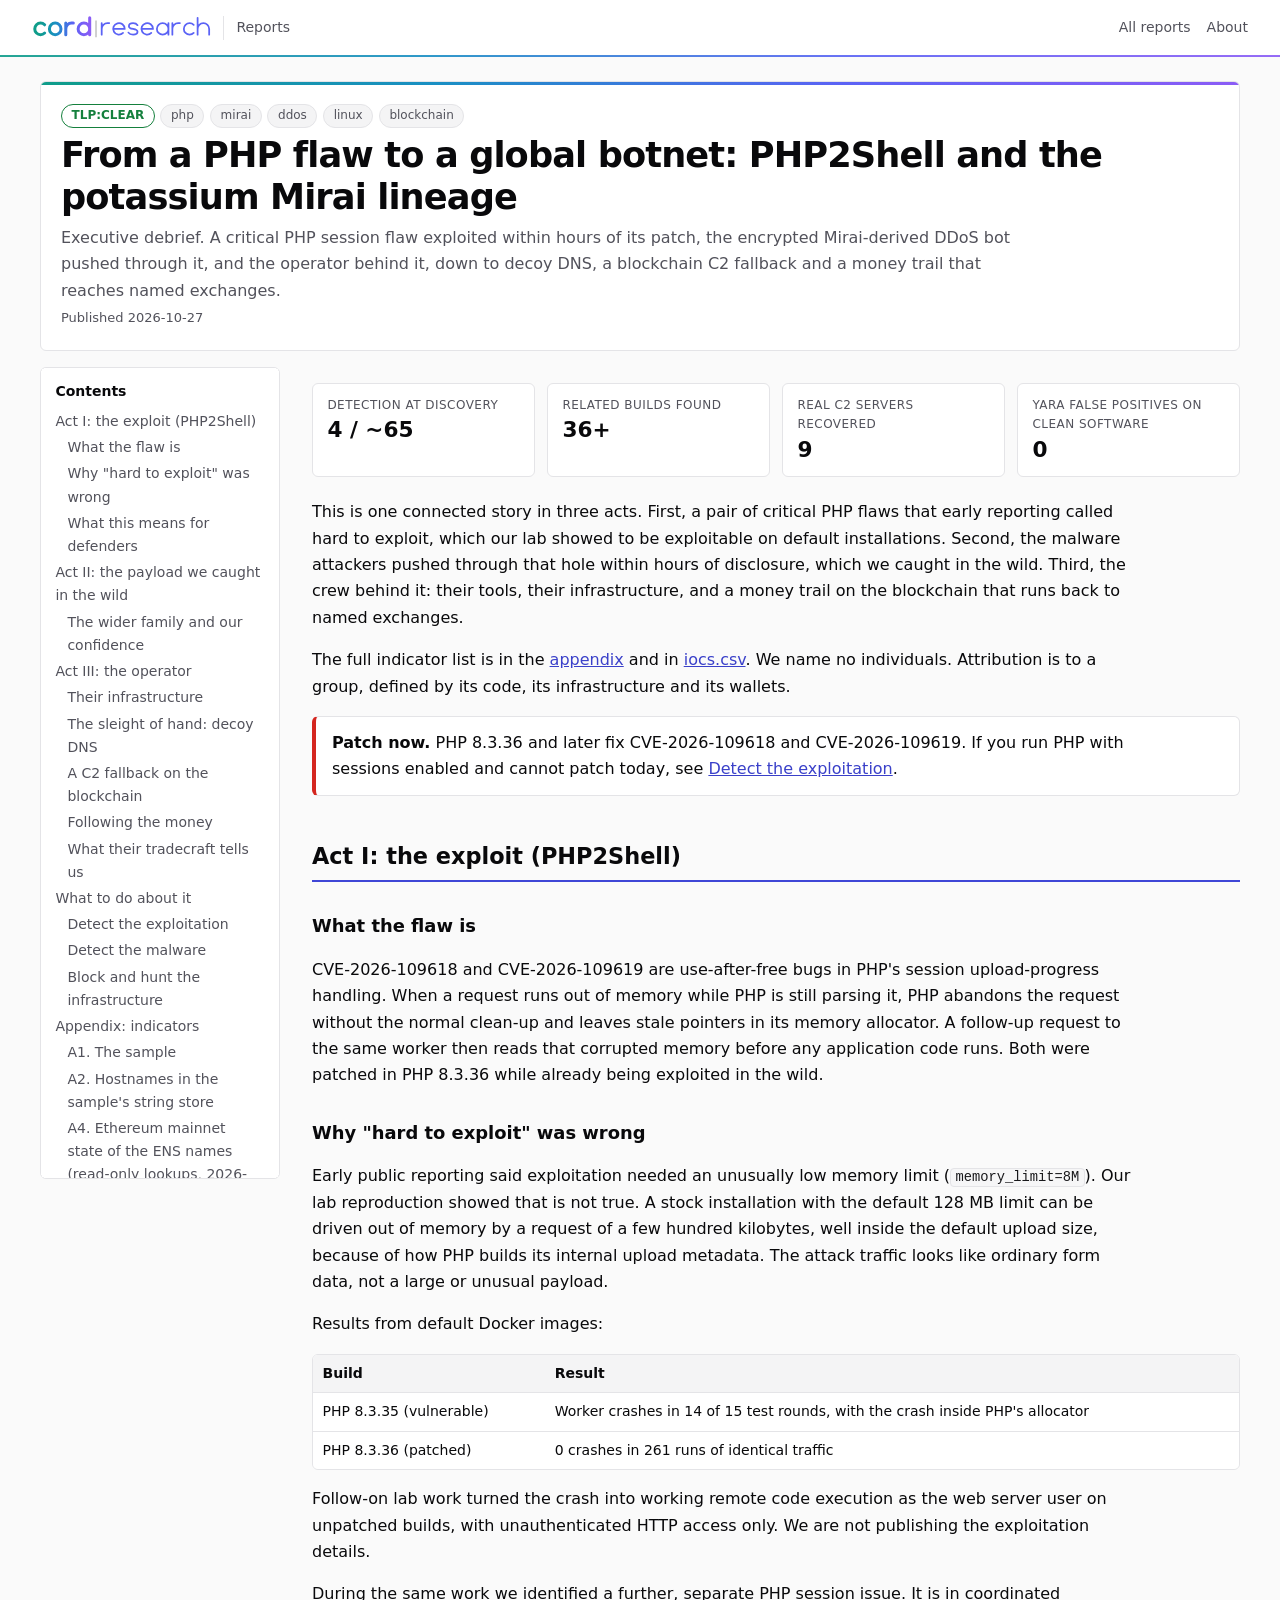
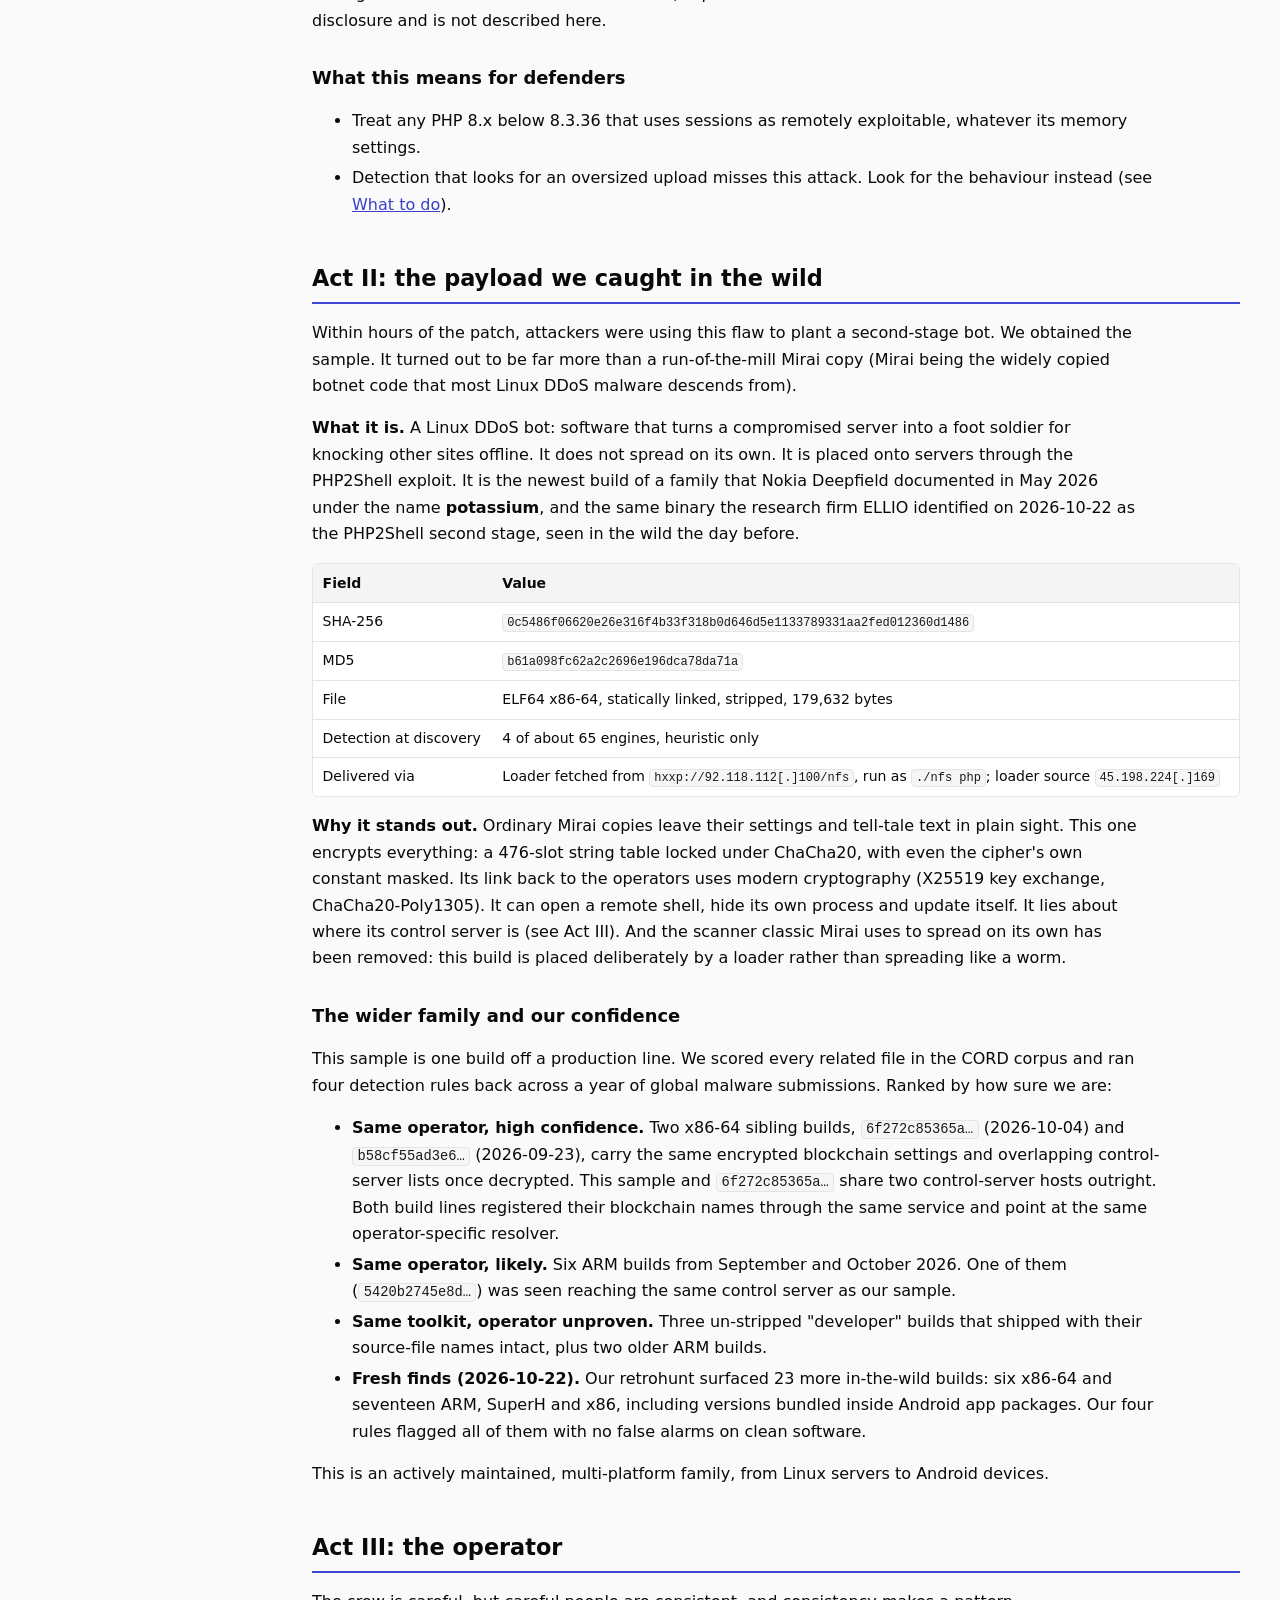
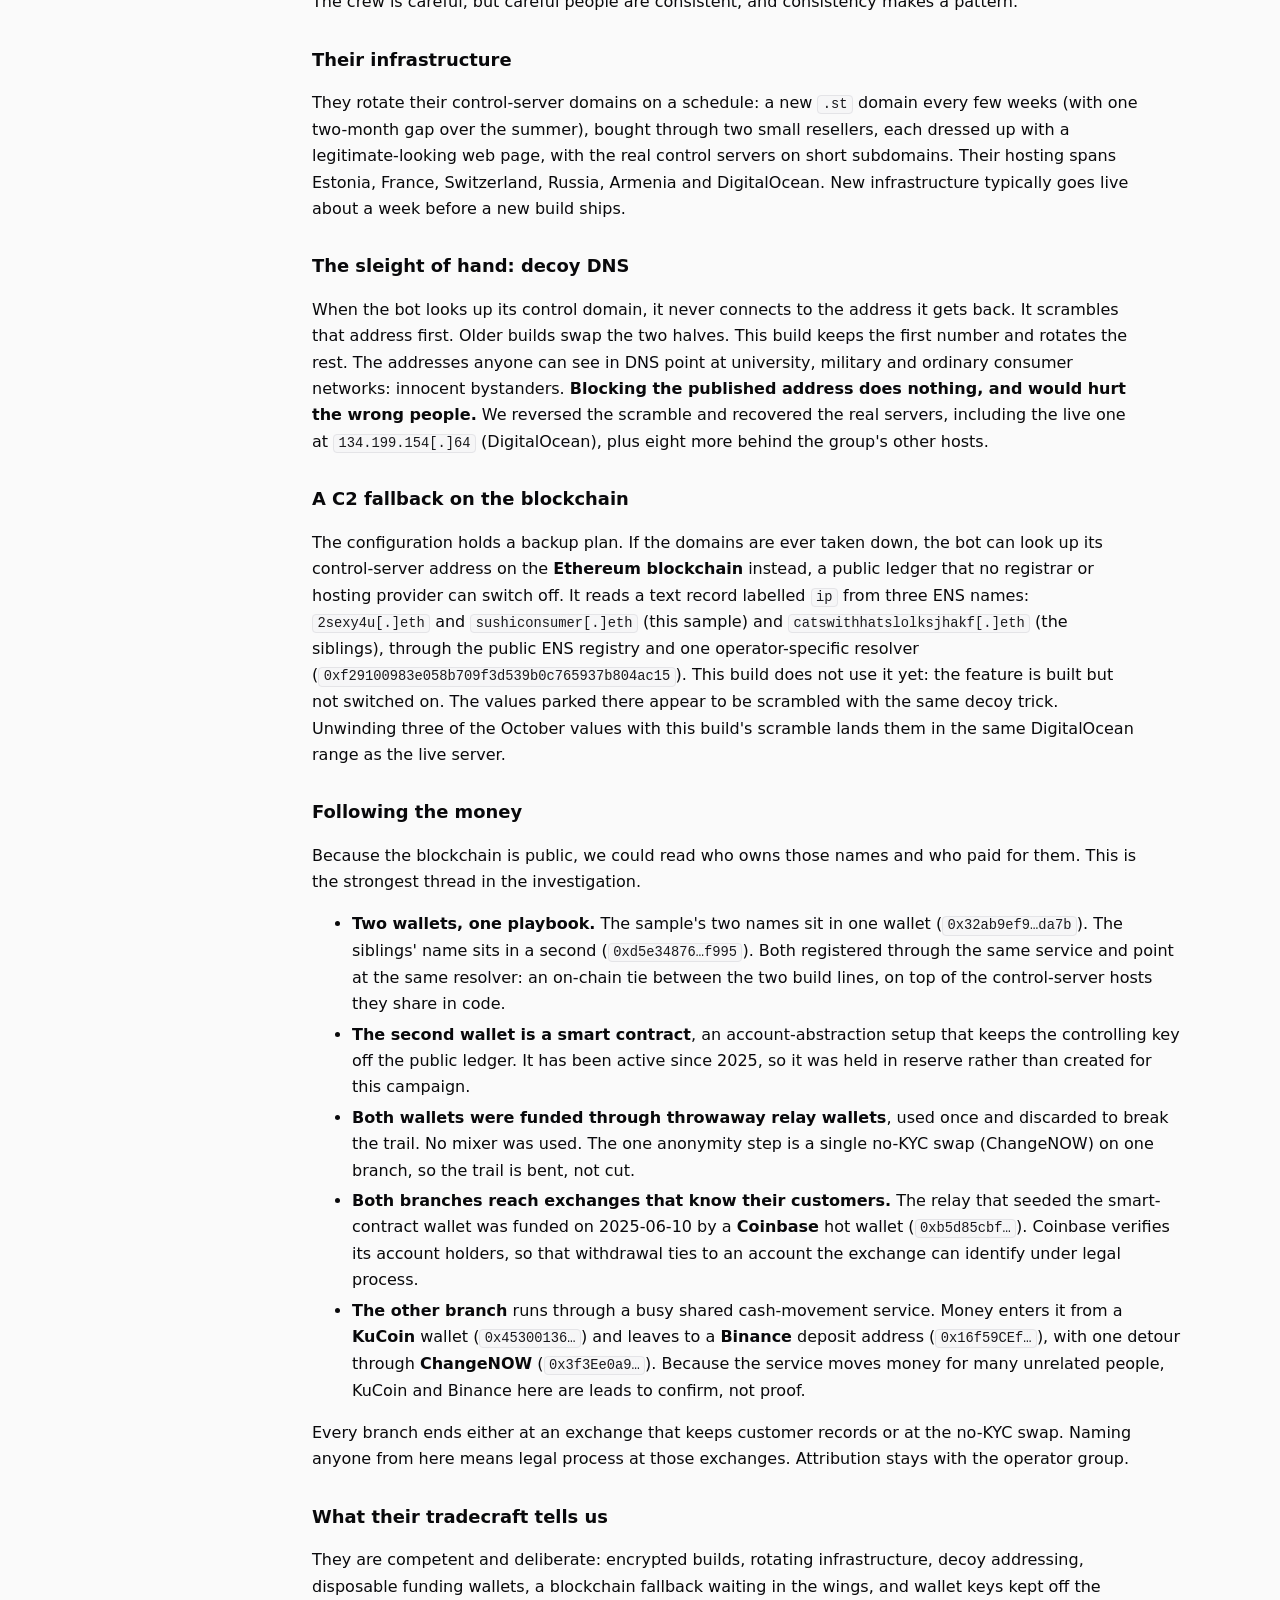
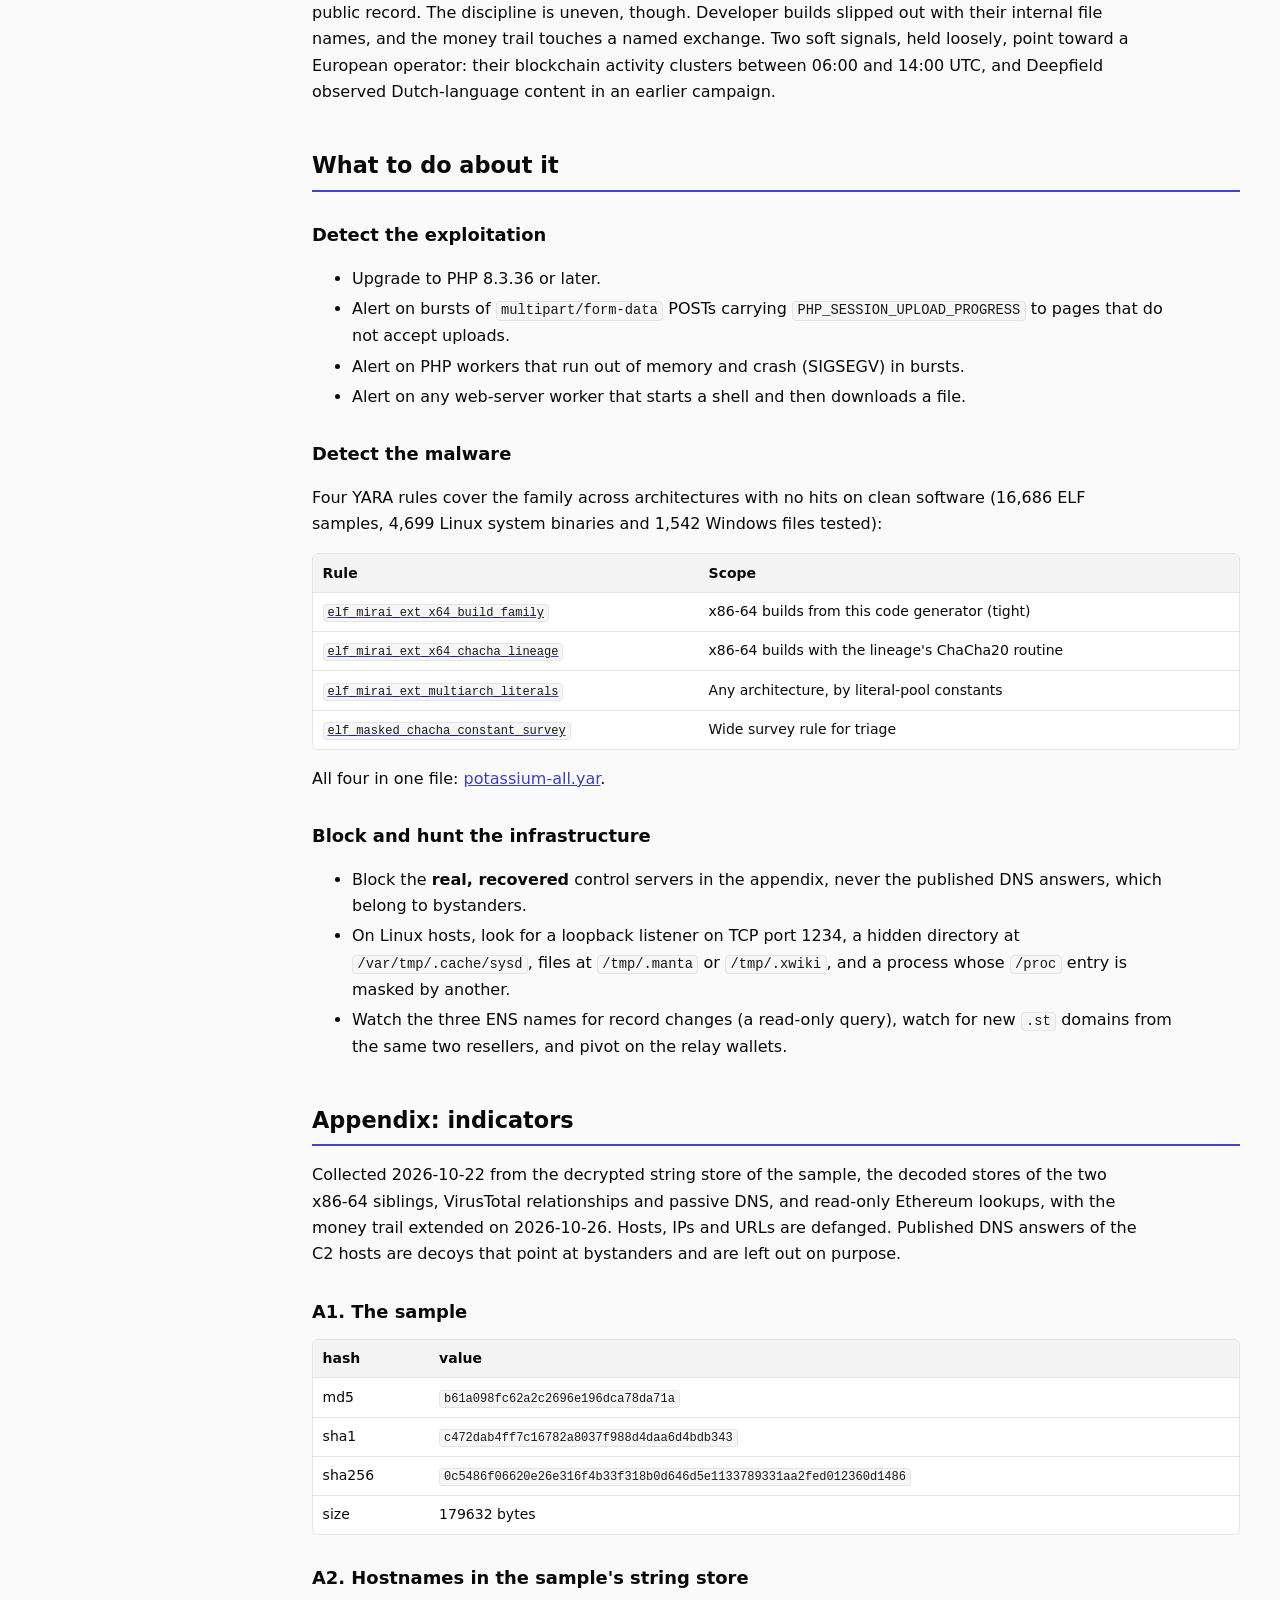
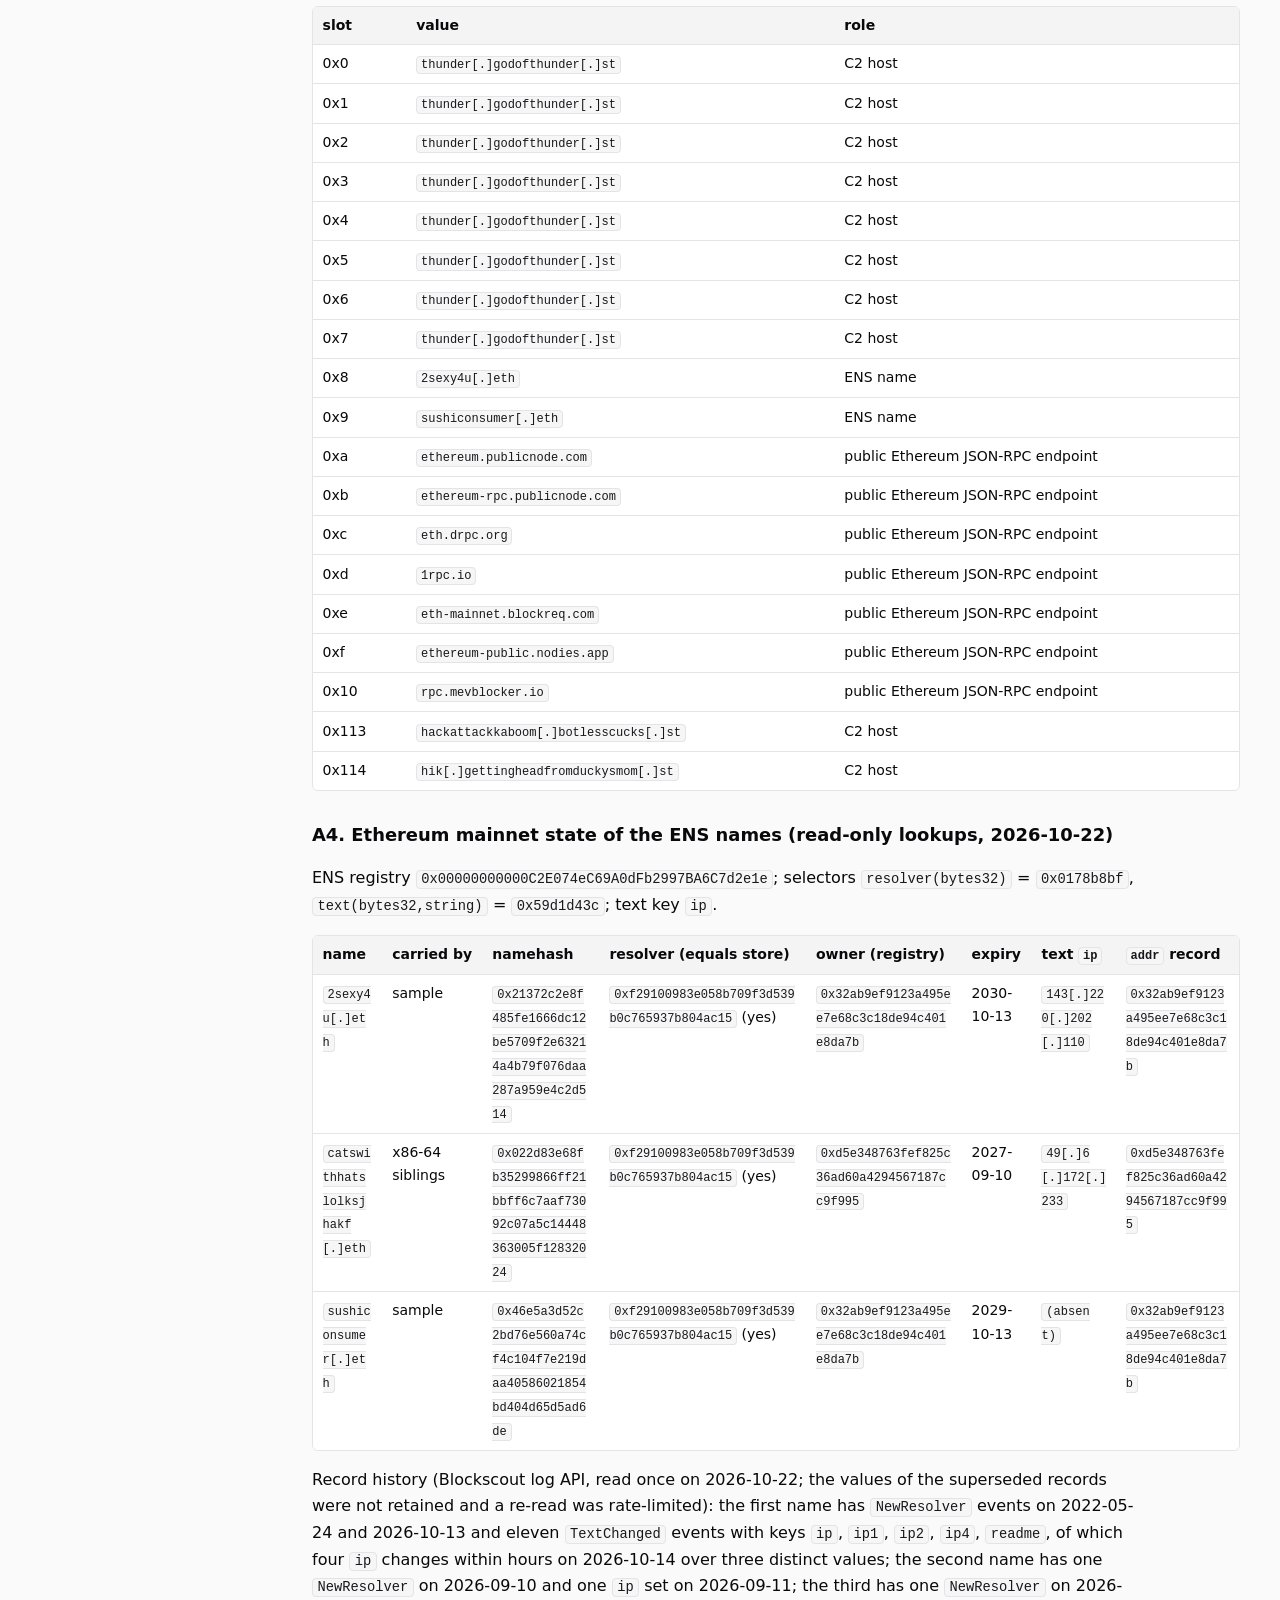
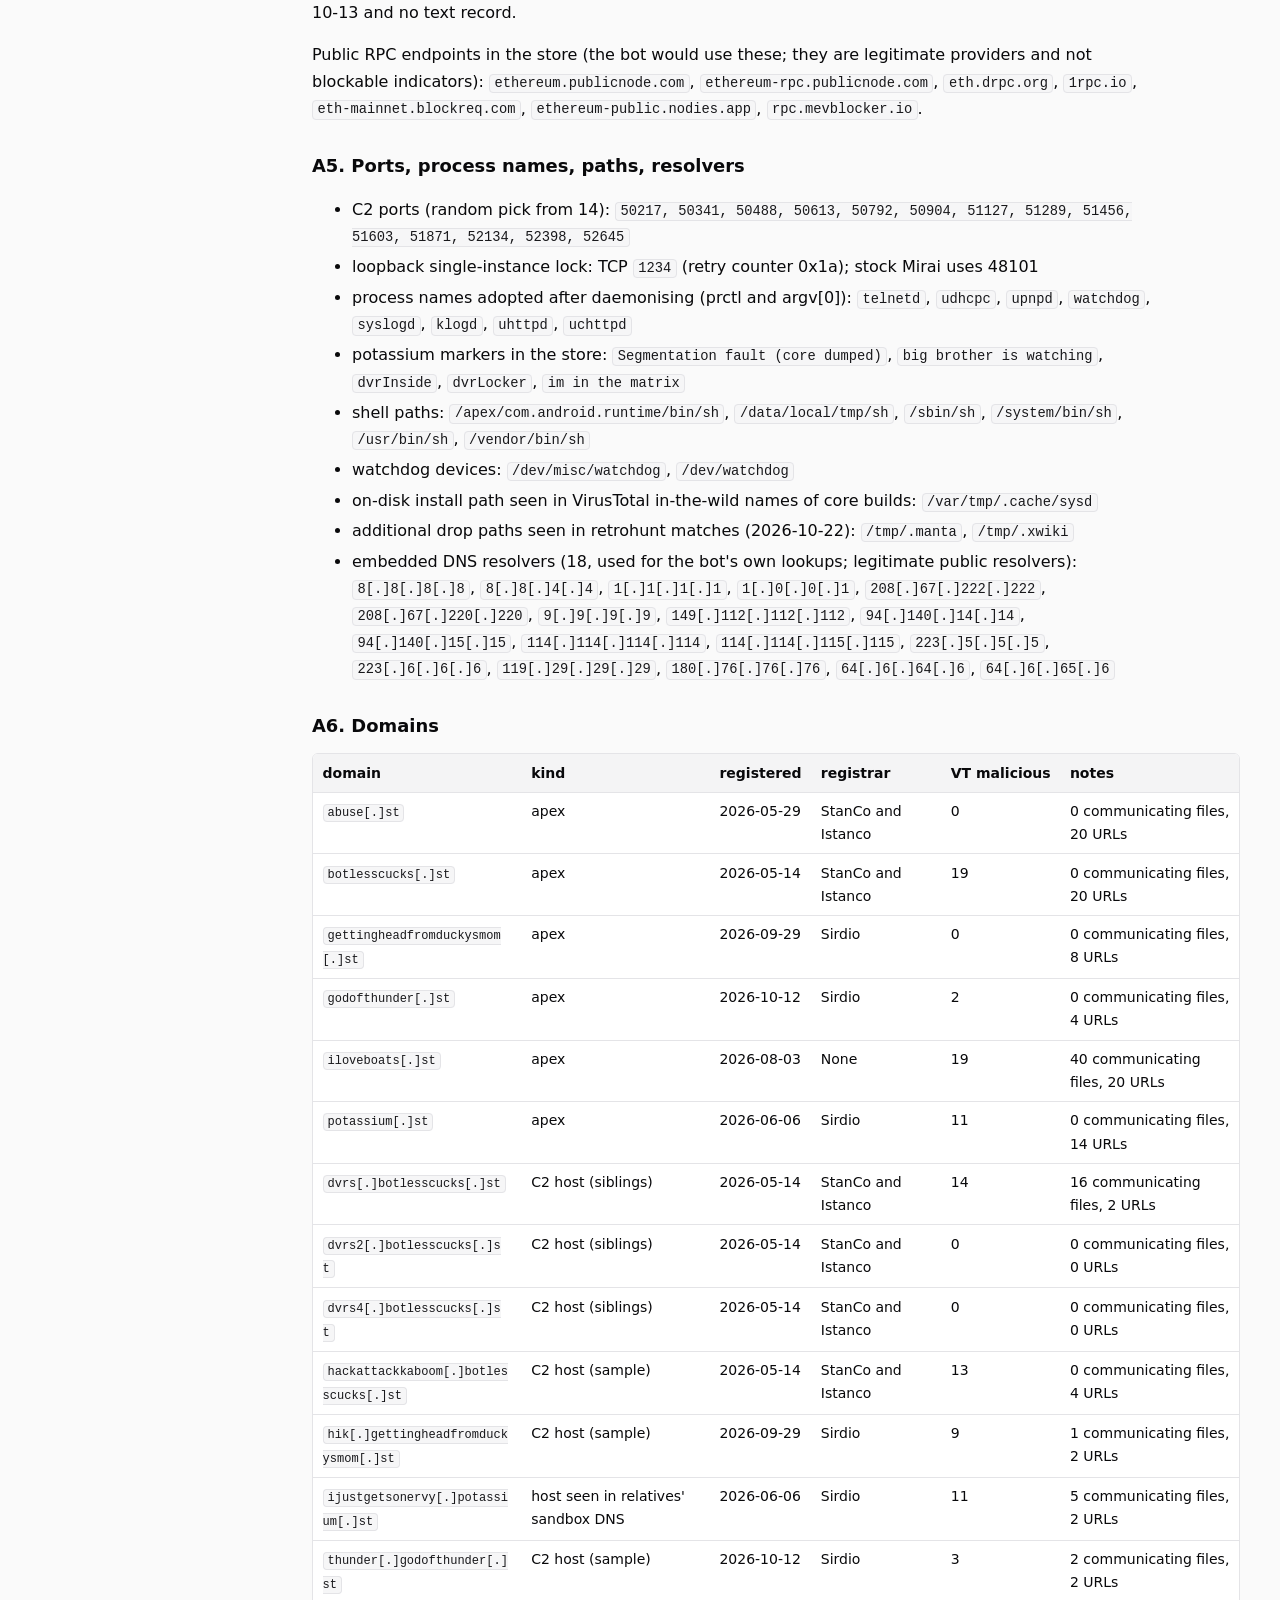
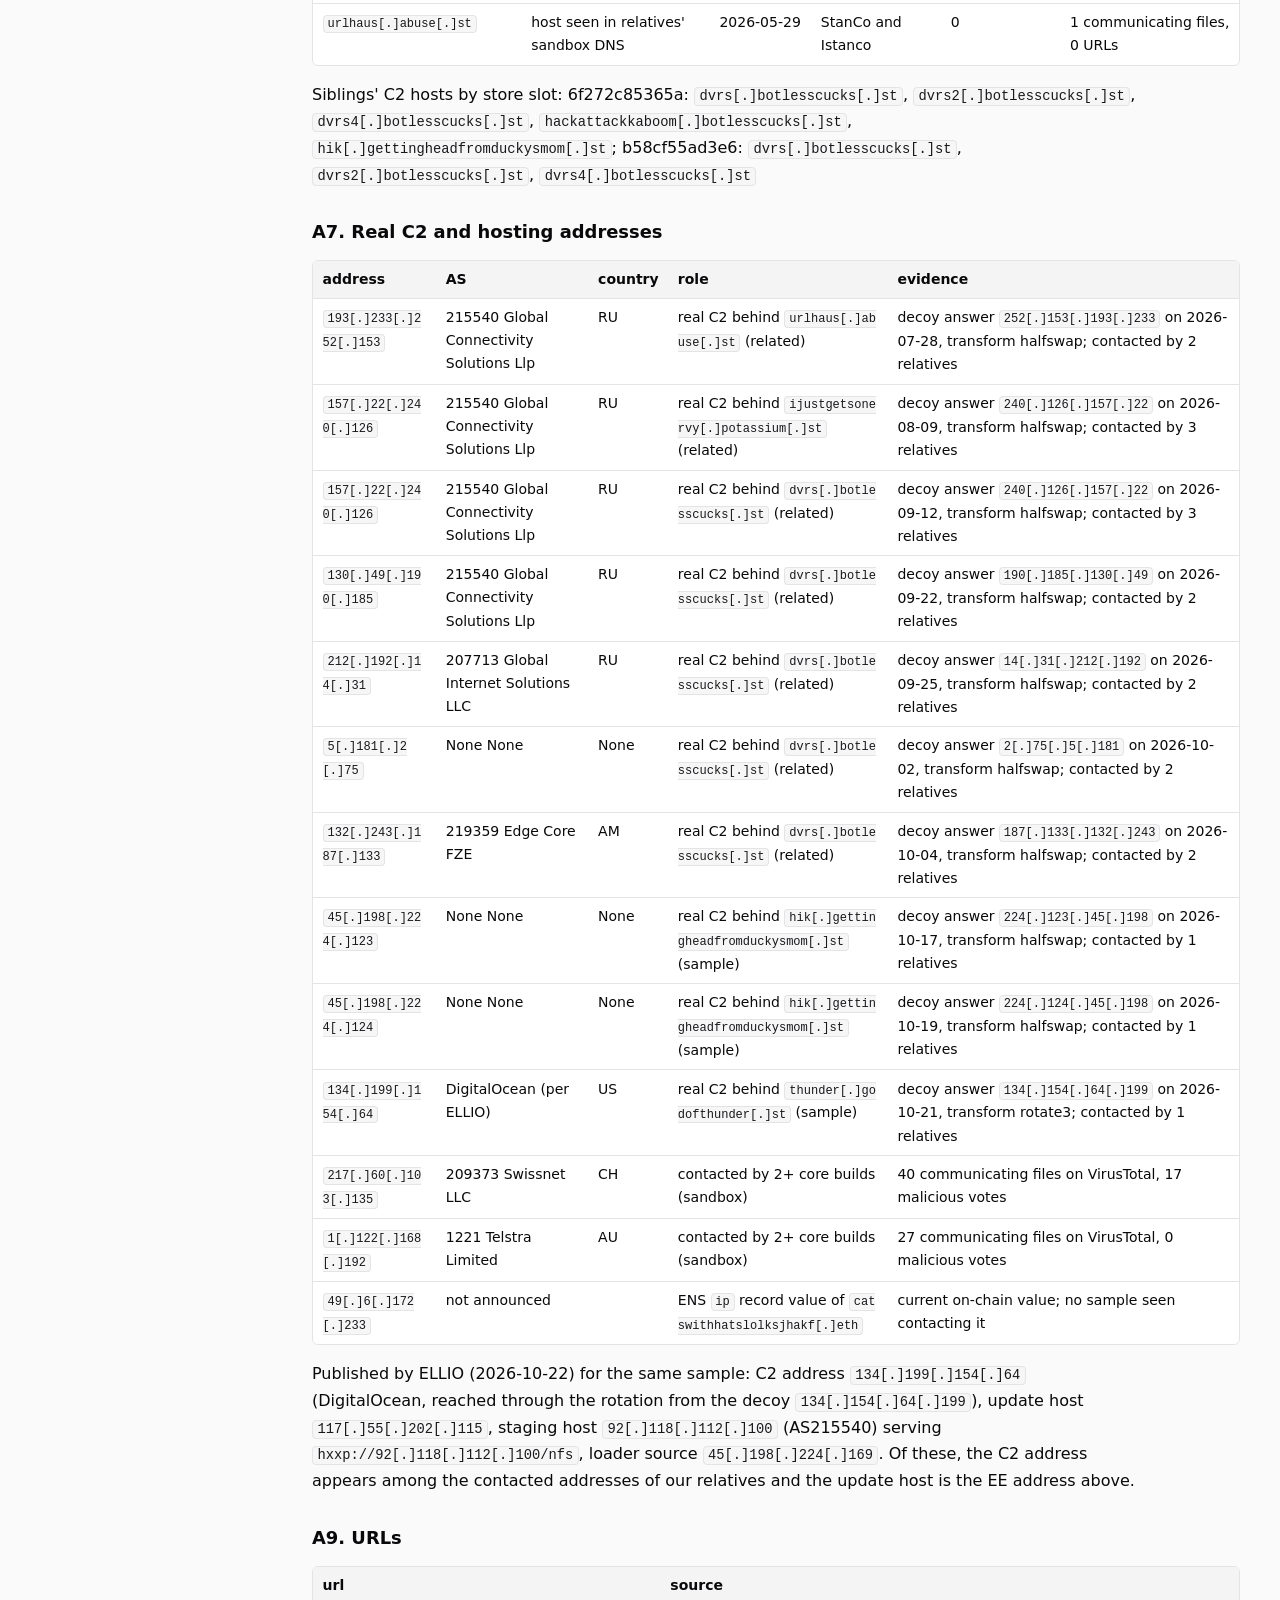
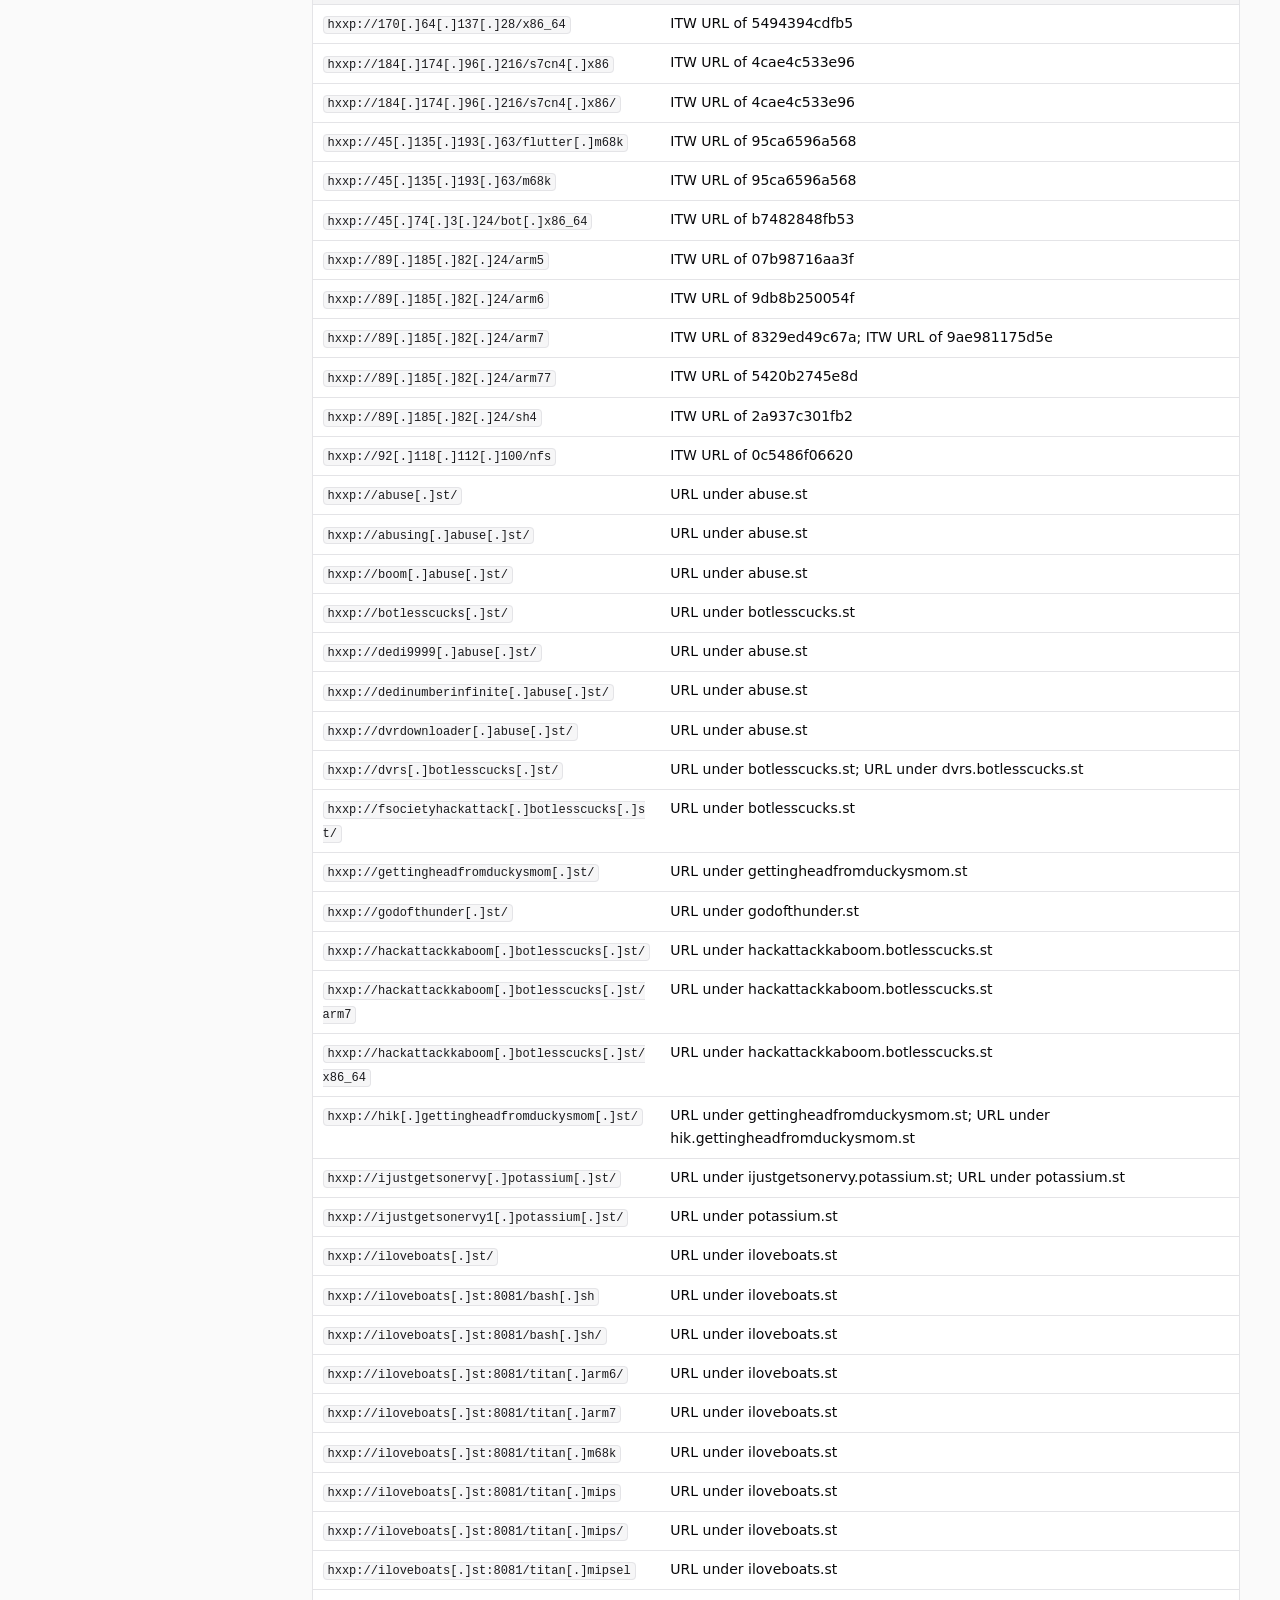
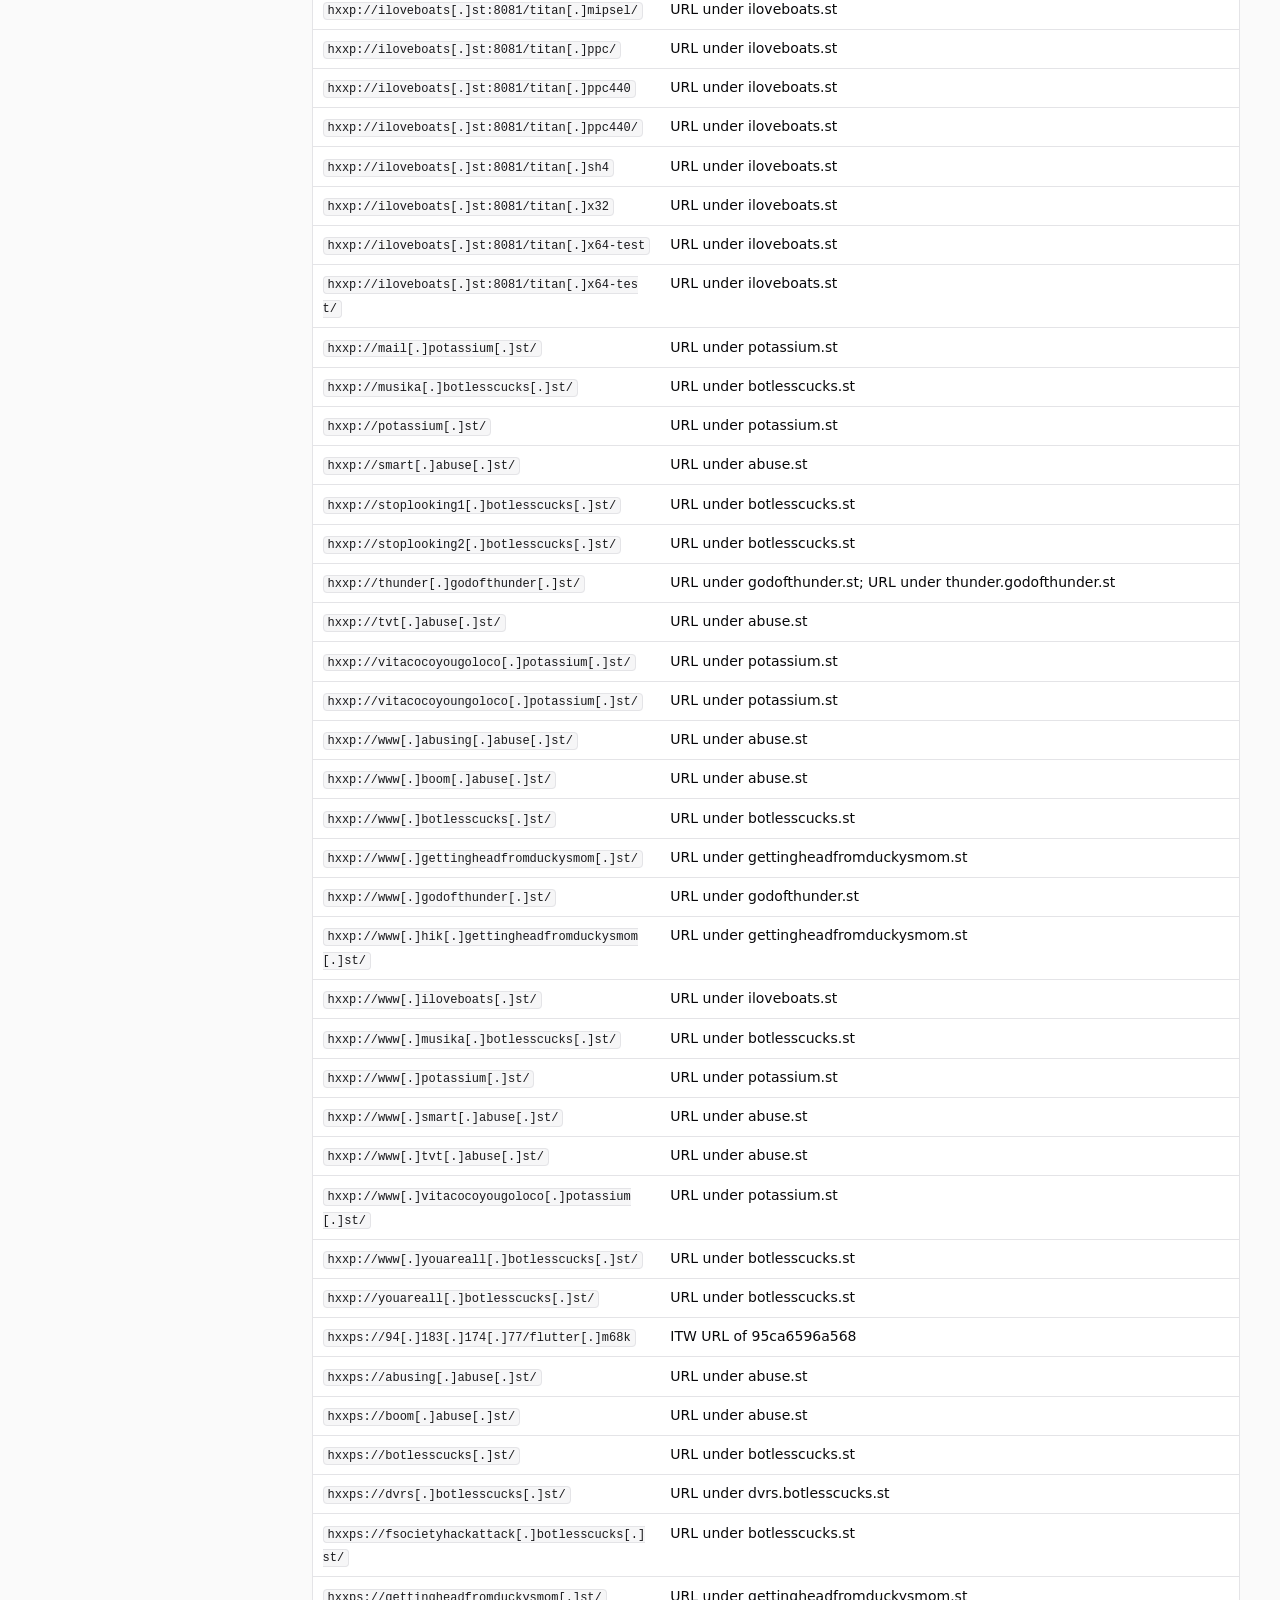
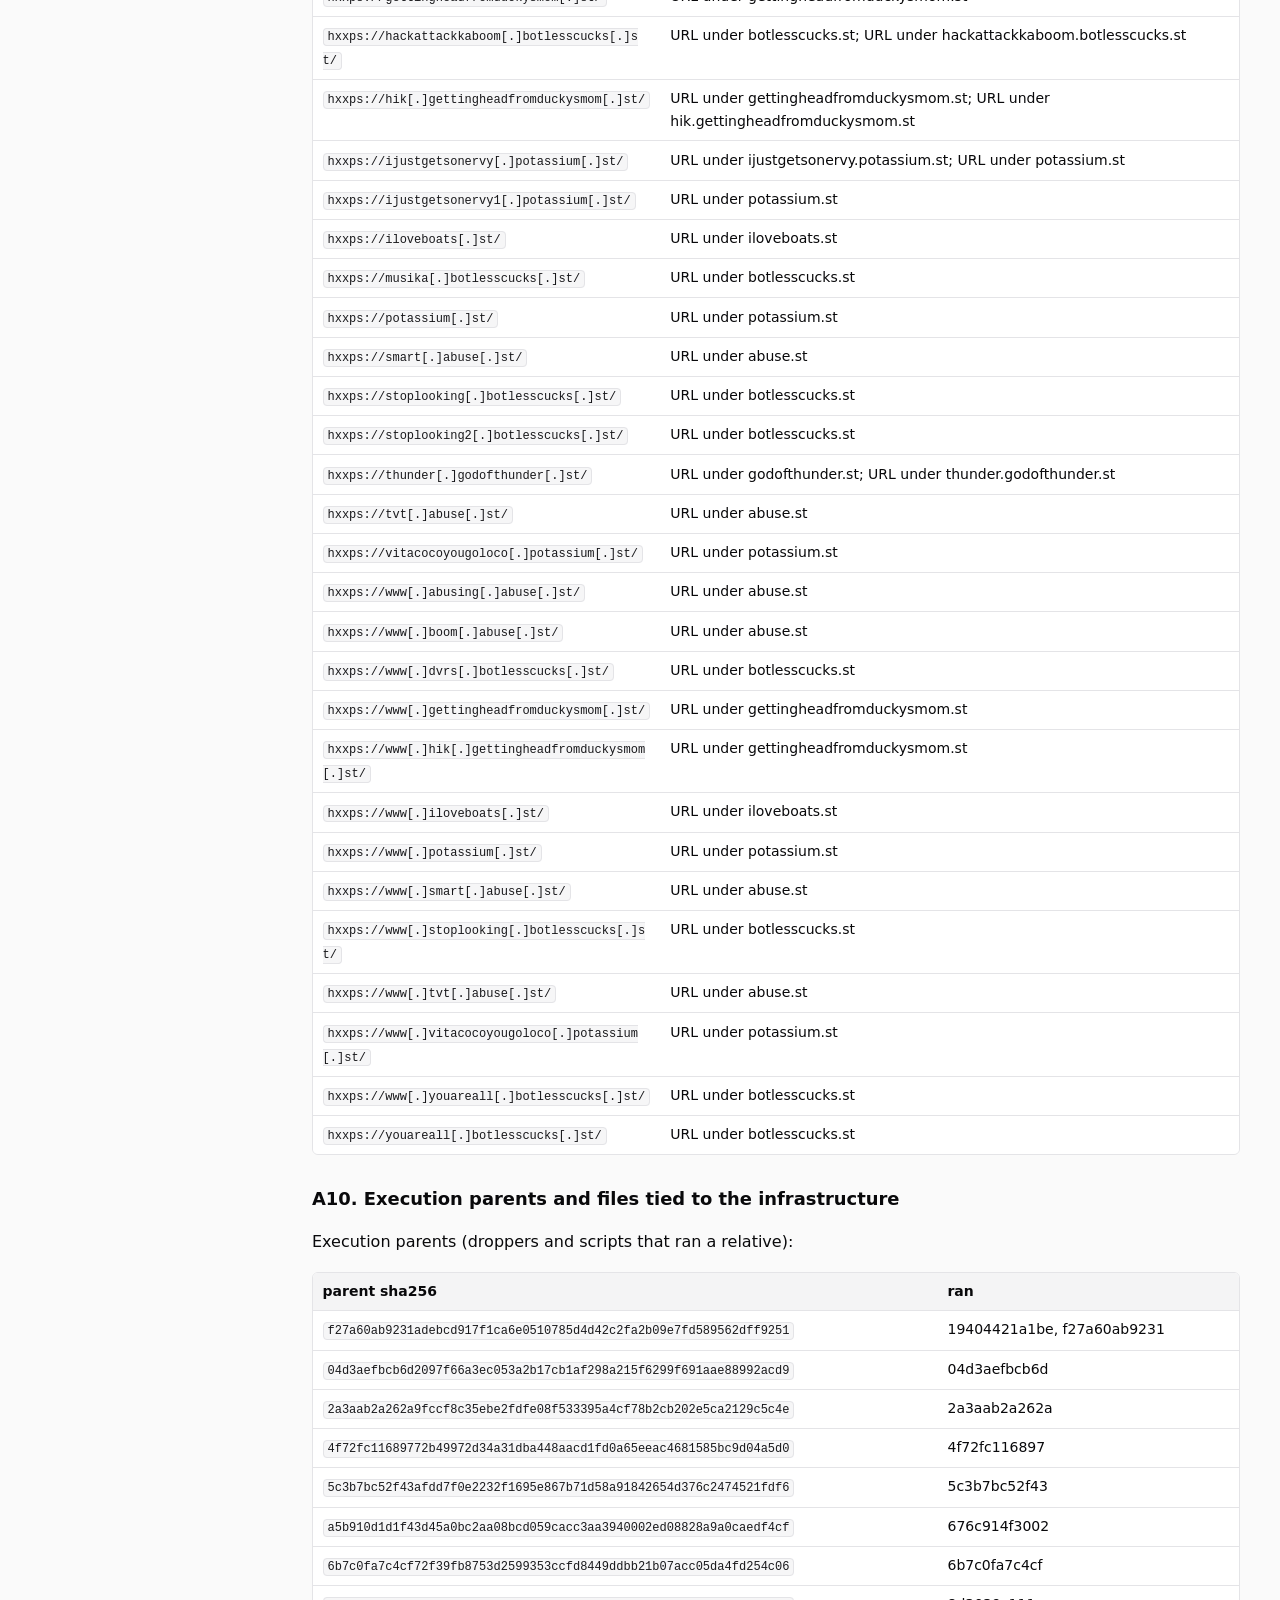
==== reports/2026-10-php2shell-potassium/index.html @ 15f40525 "CORD Reports: site, Steam-lure report and potassium executive debrief Static GitHub Pages site built" ====
<!doctype html>
<html lang="en">
<head>
<meta charset="utf-8">
<meta name="viewport" content="width=device-width,initial-scale=1">
<title>From a PHP flaw to a global botnet: PHP2Shell and the potassium Mirai lineage | CORD Reports</title>
<meta name="description" content="Executive debrief. A critical PHP session flaw exploited within hours of its patch, the encrypted Mirai-derived DDoS bot pushed through it, and the operator behind it, down to decoy DNS, a blockchain C2 fallback and a money trail that reaches named exchanges.">
<link rel="icon" href="../../assets/mark.svg" type="image/svg+xml">
<link rel="stylesheet" href="../../assets/tokens.css">
<link rel="stylesheet" href="../../assets/site.css">
</head>
<body>
<header class="top"><div class="in">
<a class="brand" href="../../index.html" aria-label="CORD Reports home"><svg xmlns="http://www.w3.org/2000/svg" viewBox="0 -1 199.4 27" width="299" height="40" role="img" aria-label="CORD Research"><title>CORD Research</title><defs><linearGradient id="cord-sweep-research" gradientUnits="userSpaceOnUse" x1="6.9" y1="0" x2="63.7" y2="0"><stop offset="0.000" style="stop-color:var(--part-cluster-mark,#0f9d8a)"/><stop offset="0.333" style="stop-color:var(--part-optimize-mark,#1a8fc4)"/><stop offset="0.667" style="stop-color:var(--part-research-mark,#5b63f5)"/><stop offset="1.000" style="stop-color:var(--part-detection-mark,#8b5cf6)"/></linearGradient></defs><path d="M13,8.9 A6.5,6.5 0 1 0 13,18.1 M18.4,13.5 A6.5,6.5 0 1 1 31.4,13.5 A6.5,6.5 0 1 1 18.4,13.5 M36.8,20 V7 M36.8,13.5 A6.5,6.5 0 0 1 43.3,7 H45.3 M63.7,1 V20 M50.7,13.5 A6.5,6.5 0 1 1 63.7,13.5 A6.5,6.5 0 1 1 50.7,13.5" stroke="url(#cord-sweep-research)" fill="none" stroke-width="3.4" stroke-linecap="round" stroke-linejoin="round"/><path d="M70.8,4 V23" stroke="currentColor" stroke-width="1.2" opacity=".35"/><path d="M77.2,20 V7 M77.2,13.5 A6.5,6.5 0 0 1 83.7,7 H85.7 M90.1,13.5 H103.1 A6.5,6.5 0 1 0 101.2,18.1 M117.5,9.3 C116.5,7.7 114.8,7 112.5,7 C109.8,7 107.8,8.4 107.8,10.4 C107.8,12.6 109.9,13.1 112.5,13.6 C115.2,14.1 117.5,14.6 117.5,16.8 C117.5,18.9 115.3,20 112.5,20 C110.2,20 108.3,19.3 107.3,17.7 M121.9,13.5 H134.9 A6.5,6.5 0 1 0 133,18.1 M152.3,7 V20 M139.3,13.5 A6.5,6.5 0 1 1 152.3,13.5 A6.5,6.5 0 1 1 139.3,13.5 M156.7,20 V7 M156.7,13.5 A6.5,6.5 0 0 1 163.2,7 H165.2 M180.7,8.9 A6.5,6.5 0 1 0 180.7,18.1 M185.1,1 V20 M185.1,13.5 A6.5,6.5 0 0 1 198.1,13.5 V20" fill="none" stroke-width="2" stroke-linecap="round" stroke-linejoin="round" style="stroke:var(--logo-accent,#5b63f5)"/></svg></a>
<span class="site">Reports</span>
<nav><a href="../../index.html">All reports</a><a href="../../about.html">About</a></nav>
</div></header>
<main class="wrap report">
<section class="hero">
<div class="meta"><span class="pill tlp">TLP:CLEAR</span><span class="pill">php</span><span class="pill">mirai</span><span class="pill">ddos</span><span class="pill">linux</span><span class="pill">blockchain</span></div>
<h1>From a PHP flaw to a global botnet: PHP2Shell and the potassium Mirai lineage</h1>
<p class="sub">Executive debrief. A critical PHP session flaw exploited within hours of its patch, the encrypted Mirai-derived DDoS bot pushed through it, and the operator behind it, down to decoy DNS, a blockchain C2 fallback and a money trail that reaches named exchanges.</p>
<p class="sub small">Published 2026-10-27</p>
</section>
<div class="cols">
<aside class="toc"><div class="toc-in"><div class="toc-h">Contents</div><div class="toc">
<ul>
<li><a href="#act-i-the-exploit-php2shell">Act I: the exploit (PHP2Shell)</a><ul>
<li><a href="#what-the-flaw-is">What the flaw is</a></li>
<li><a href="#why-hard-to-exploit-was-wrong">Why "hard to exploit" was wrong</a></li>
<li><a href="#what-this-means-for-defenders">What this means for defenders</a></li>
</ul>
</li>
<li><a href="#act-ii-the-payload-we-caught-in-the-wild">Act II: the payload we caught in the wild</a><ul>
<li><a href="#the-wider-family-and-our-confidence">The wider family and our confidence</a></li>
</ul>
</li>
<li><a href="#act-iii-the-operator">Act III: the operator</a><ul>
<li><a href="#their-infrastructure">Their infrastructure</a></li>
<li><a href="#the-sleight-of-hand-decoy-dns">The sleight of hand: decoy DNS</a></li>
<li><a href="#a-c2-fallback-on-the-blockchain">A C2 fallback on the blockchain</a></li>
<li><a href="#following-the-money">Following the money</a></li>
<li><a href="#what-their-tradecraft-tells-us">What their tradecraft tells us</a></li>
</ul>
</li>
<li><a href="#what-to-do-about-it">What to do about it</a><ul>
<li><a href="#detect-the-exploitation">Detect the exploitation</a></li>
<li><a href="#detect-the-malware">Detect the malware</a></li>
<li><a href="#block-and-hunt-the-infrastructure">Block and hunt the infrastructure</a></li>
</ul>
</li>
<li><a href="#appendix-indicators">Appendix: indicators</a><ul>
<li><a href="#a1-the-sample">A1. The sample</a></li>
<li><a href="#a2-hostnames-in-the-samples-string-store">A2. Hostnames in the sample's string store</a></li>
<li><a href="#a4-ethereum-mainnet-state-of-the-ens-names-read-only-lookups-2026-10-22">A4. Ethereum mainnet state of the ENS names (read-only lookups, 2026-10-22)</a></li>
<li><a href="#a5-ports-process-names-paths-resolvers">A5. Ports, process names, paths, resolvers</a></li>
<li><a href="#a6-domains">A6. Domains</a></li>
<li><a href="#a7-real-c2-and-hosting-addresses">A7. Real C2 and hosting addresses</a></li>
<li><a href="#a9-urls">A9. URLs</a></li>
<li><a href="#a10-execution-parents-and-files-tied-to-the-infrastructure">A10. Execution parents and files tied to the infrastructure</a></li>
<li><a href="#a11-operator-wallets-ethereum-read-only-lookups-2026-10-22">A11. Operator wallets (Ethereum, read-only lookups 2026-10-22)</a></li>
<li><a href="#a12-related-sample-hashes">A12. Related sample hashes</a></li>
</ul>
</li>
</ul>
</div>
</div></aside>
<details class="toc-m"><summary>Contents</summary><div class="toc">
<ul>
<li><a href="#act-i-the-exploit-php2shell">Act I: the exploit (PHP2Shell)</a><ul>
<li><a href="#what-the-flaw-is">What the flaw is</a></li>
<li><a href="#why-hard-to-exploit-was-wrong">Why "hard to exploit" was wrong</a></li>
<li><a href="#what-this-means-for-defenders">What this means for defenders</a></li>
</ul>
</li>
<li><a href="#act-ii-the-payload-we-caught-in-the-wild">Act II: the payload we caught in the wild</a><ul>
<li><a href="#the-wider-family-and-our-confidence">The wider family and our confidence</a></li>
</ul>
</li>
<li><a href="#act-iii-the-operator">Act III: the operator</a><ul>
<li><a href="#their-infrastructure">Their infrastructure</a></li>
<li><a href="#the-sleight-of-hand-decoy-dns">The sleight of hand: decoy DNS</a></li>
<li><a href="#a-c2-fallback-on-the-blockchain">A C2 fallback on the blockchain</a></li>
<li><a href="#following-the-money">Following the money</a></li>
<li><a href="#what-their-tradecraft-tells-us">What their tradecraft tells us</a></li>
</ul>
</li>
<li><a href="#what-to-do-about-it">What to do about it</a><ul>
<li><a href="#detect-the-exploitation">Detect the exploitation</a></li>
<li><a href="#detect-the-malware">Detect the malware</a></li>
<li><a href="#block-and-hunt-the-infrastructure">Block and hunt the infrastructure</a></li>
</ul>
</li>
<li><a href="#appendix-indicators">Appendix: indicators</a><ul>
<li><a href="#a1-the-sample">A1. The sample</a></li>
<li><a href="#a2-hostnames-in-the-samples-string-store">A2. Hostnames in the sample's string store</a></li>
<li><a href="#a4-ethereum-mainnet-state-of-the-ens-names-read-only-lookups-2026-10-22">A4. Ethereum mainnet state of the ENS names (read-only lookups, 2026-10-22)</a></li>
<li><a href="#a5-ports-process-names-paths-resolvers">A5. Ports, process names, paths, resolvers</a></li>
<li><a href="#a6-domains">A6. Domains</a></li>
<li><a href="#a7-real-c2-and-hosting-addresses">A7. Real C2 and hosting addresses</a></li>
<li><a href="#a9-urls">A9. URLs</a></li>
<li><a href="#a10-execution-parents-and-files-tied-to-the-infrastructure">A10. Execution parents and files tied to the infrastructure</a></li>
<li><a href="#a11-operator-wallets-ethereum-read-only-lookups-2026-10-22">A11. Operator wallets (Ethereum, read-only lookups 2026-10-22)</a></li>
<li><a href="#a12-related-sample-hashes">A12. Related sample hashes</a></li>
</ul>
</li>
</ul>
</div>
</details>
<article class="prose"><div class="cards">
<div class="card"><div class="k">Detection at discovery</div><div class="v">4 / ~65</div></div>
<div class="card"><div class="k">Related builds found</div><div class="v">36+</div></div>
<div class="card"><div class="k">Real C2 servers recovered</div><div class="v">9</div></div>
<div class="card"><div class="k">YARA false positives on clean software</div><div class="v">0</div></div>
</div>

<p>This is one connected story in three acts. First, a pair of critical PHP flaws that
early reporting called hard to exploit, which our lab showed to be exploitable on
default installations. Second, the malware attackers pushed through that hole within
hours of disclosure, which we caught in the wild. Third, the crew behind it: their
tools, their infrastructure, and a money trail on the blockchain that runs back to
named exchanges.</p>
<p>The full indicator list is in the <a href="#appendix-indicators">appendix</a> and in
<a href="iocs.csv">iocs.csv</a>. We name no individuals. Attribution is to a group, defined by its
code, its infrastructure and its wallets.</p>
<div class="callout bad">
<p><strong>Patch now.</strong> PHP 8.3.36 and later fix CVE-2026-109618 and CVE-2026-109619. If you run
PHP with sessions enabled and cannot patch today, see
<a href="#detect-the-exploitation">Detect the exploitation</a>.</p>
</div>
<h2 id="act-i-the-exploit-php2shell">Act I: the exploit (PHP2Shell)<a class="headerlink" href="#act-i-the-exploit-php2shell" title="Permanent link">#</a></h2>
<h3 id="what-the-flaw-is">What the flaw is<a class="headerlink" href="#what-the-flaw-is" title="Permanent link">#</a></h3>
<p>CVE-2026-109618 and CVE-2026-109619 are use-after-free bugs in PHP's session
upload-progress handling. When a request runs out of memory while PHP is still parsing
it, PHP abandons the request without the normal clean-up and leaves stale pointers in
its memory allocator. A follow-up request to the same worker then reads that corrupted
memory before any application code runs. Both were patched in PHP 8.3.36 while already
being exploited in the wild.</p>
<h3 id="why-hard-to-exploit-was-wrong">Why "hard to exploit" was wrong<a class="headerlink" href="#why-hard-to-exploit-was-wrong" title="Permanent link">#</a></h3>
<p>Early public reporting said exploitation needed an unusually low memory limit
(<code>memory_limit=8M</code>). Our lab reproduction showed that is not true. A stock installation
with the default 128 MB limit can be driven out of memory by a request of a few hundred
kilobytes, well inside the default upload size, because of how PHP builds its internal
upload metadata. The attack traffic looks like ordinary form data, not a large or
unusual payload.</p>
<p>Results from default Docker images:</p>
<div class="tw"><table>
<thead>
<tr>
<th>Build</th>
<th>Result</th>
</tr>
</thead>
<tbody>
<tr>
<td>PHP 8.3.35 (vulnerable)</td>
<td>Worker crashes in 14 of 15 test rounds, with the crash inside PHP's allocator</td>
</tr>
<tr>
<td>PHP 8.3.36 (patched)</td>
<td>0 crashes in 261 runs of identical traffic</td>
</tr>
</tbody>
</table></div>
<p>Follow-on lab work turned the crash into working remote code execution as the web
server user on unpatched builds, with unauthenticated HTTP access only. We are not
publishing the exploitation details.</p>
<p>During the same work we identified a further, separate PHP session issue. It is in
coordinated disclosure and is not described here.</p>
<h3 id="what-this-means-for-defenders">What this means for defenders<a class="headerlink" href="#what-this-means-for-defenders" title="Permanent link">#</a></h3>
<ul>
<li>Treat any PHP 8.x below 8.3.36 that uses sessions as remotely exploitable, whatever
  its memory settings.</li>
<li>Detection that looks for an oversized upload misses this attack. Look for the
  behaviour instead (see <a href="#what-to-do-about-it">What to do</a>).</li>
</ul>
<h2 id="act-ii-the-payload-we-caught-in-the-wild">Act II: the payload we caught in the wild<a class="headerlink" href="#act-ii-the-payload-we-caught-in-the-wild" title="Permanent link">#</a></h2>
<p>Within hours of the patch, attackers were using this flaw to plant a second-stage bot.
We obtained the sample. It turned out to be far more than a run-of-the-mill Mirai copy
(Mirai being the widely copied botnet code that most Linux DDoS malware descends from).</p>
<p><strong>What it is.</strong> A Linux DDoS bot: software that turns a compromised server into a
foot soldier for knocking other sites offline. It does not spread on its own. It is
placed onto servers through the PHP2Shell exploit. It is the newest build of a family
that Nokia Deepfield documented in May 2026 under the name <strong>potassium</strong>, and the same
binary the research firm ELLIO identified on 2026-10-22 as the PHP2Shell second stage,
seen in the wild the day before.</p>
<div class="tw"><table>
<thead>
<tr>
<th>Field</th>
<th>Value</th>
</tr>
</thead>
<tbody>
<tr>
<td>SHA-256</td>
<td><code>0c5486f06620e26e316f4b33f318b0d646d5e1133789331aa2fed012360d1486</code></td>
</tr>
<tr>
<td>MD5</td>
<td><code>b61a098fc62a2c2696e196dca78da71a</code></td>
</tr>
<tr>
<td>File</td>
<td>ELF64 x86-64, statically linked, stripped, 179,632 bytes</td>
</tr>
<tr>
<td>Detection at discovery</td>
<td>4 of about 65 engines, heuristic only</td>
</tr>
<tr>
<td>Delivered via</td>
<td>Loader fetched from <code>hxxp://92.118.112[.]100/nfs</code>, run as <code>./nfs php</code>; loader source <code>45.198.224[.]169</code></td>
</tr>
</tbody>
</table></div>
<p><strong>Why it stands out.</strong> Ordinary Mirai copies leave their settings and tell-tale text in
plain sight. This one encrypts everything: a 476-slot string table locked under
ChaCha20, with even the cipher's own constant masked. Its link back to the operators
uses modern cryptography (X25519 key exchange, ChaCha20-Poly1305). It can open a remote
shell, hide its own process and update itself. It lies about where its control server
is (see Act III). And the scanner classic Mirai uses to spread on its own has been
removed: this build is placed deliberately by a loader rather than spreading like a
worm.</p>
<h3 id="the-wider-family-and-our-confidence">The wider family and our confidence<a class="headerlink" href="#the-wider-family-and-our-confidence" title="Permanent link">#</a></h3>
<p>This sample is one build off a production line. We scored every related file in the
CORD corpus and ran four detection rules back across a year of global malware
submissions. Ranked by how sure we are:</p>
<ul>
<li><strong>Same operator, high confidence.</strong> Two x86-64 sibling builds, <code>6f272c85365a…</code>
  (2026-10-04) and <code>b58cf55ad3e6…</code> (2026-09-23), carry the same encrypted blockchain
  settings and overlapping control-server lists once decrypted. This sample and
  <code>6f272c85365a…</code> share two control-server hosts outright. Both build lines registered
  their blockchain names through the same service and point at the same
  operator-specific resolver.</li>
<li><strong>Same operator, likely.</strong> Six ARM builds from September and October 2026. One of
  them (<code>5420b2745e8d…</code>) was seen reaching the same control server as our sample.</li>
<li><strong>Same toolkit, operator unproven.</strong> Three un-stripped "developer" builds that
  shipped with their source-file names intact, plus two older ARM builds.</li>
<li><strong>Fresh finds (2026-10-22).</strong> Our retrohunt surfaced 23 more in-the-wild builds:
  six x86-64 and seventeen ARM, SuperH and x86, including versions bundled inside
  Android app packages. Our four rules flagged all of them with no false alarms on
  clean software.</li>
</ul>
<p>This is an actively maintained, multi-platform family, from Linux servers to Android
devices.</p>
<h2 id="act-iii-the-operator">Act III: the operator<a class="headerlink" href="#act-iii-the-operator" title="Permanent link">#</a></h2>
<p>The crew is careful, but careful people are consistent, and consistency makes a pattern.</p>
<h3 id="their-infrastructure">Their infrastructure<a class="headerlink" href="#their-infrastructure" title="Permanent link">#</a></h3>
<p>They rotate their control-server domains on a schedule: a new <code>.st</code> domain every few
weeks (with one two-month gap over the summer), bought through two small resellers,
each dressed up with a legitimate-looking web page, with the real control servers on
short subdomains. Their hosting spans Estonia, France, Switzerland, Russia, Armenia and
DigitalOcean. New infrastructure typically goes live about a week before a new build
ships.</p>
<h3 id="the-sleight-of-hand-decoy-dns">The sleight of hand: decoy DNS<a class="headerlink" href="#the-sleight-of-hand-decoy-dns" title="Permanent link">#</a></h3>
<p>When the bot looks up its control domain, it never connects to the address it gets
back. It scrambles that address first. Older builds swap the two halves. This build
keeps the first number and rotates the rest. The addresses anyone can see in DNS point
at university, military and ordinary consumer networks: innocent bystanders.
<strong>Blocking the published address does nothing, and would hurt the wrong people.</strong> We
reversed the scramble and recovered the real servers, including the live one at
<code>134.199.154[.]64</code> (DigitalOcean), plus eight more behind the group's other hosts.</p>
<h3 id="a-c2-fallback-on-the-blockchain">A C2 fallback on the blockchain<a class="headerlink" href="#a-c2-fallback-on-the-blockchain" title="Permanent link">#</a></h3>
<p>The configuration holds a backup plan. If the domains are ever taken down, the bot can
look up its control-server address on the <strong>Ethereum blockchain</strong> instead, a public
ledger that no registrar or hosting provider can switch off. It reads a text record
labelled <code>ip</code> from three ENS names: <code>2sexy4u[.]eth</code> and <code>sushiconsumer[.]eth</code> (this
sample) and <code>catswithhatslolksjhakf[.]eth</code> (the siblings), through the public ENS
registry and one operator-specific resolver
(<code>0xf29100983e058b709f3d539b0c765937b804ac15</code>). This build does not use it yet: the
feature is built but not switched on. The values parked there appear to be scrambled
with the same decoy trick. Unwinding three of the October values with this build's
scramble lands them in the same DigitalOcean range as the live server.</p>
<h3 id="following-the-money">Following the money<a class="headerlink" href="#following-the-money" title="Permanent link">#</a></h3>
<p>Because the blockchain is public, we could read who owns those names and who paid for
them. This is the strongest thread in the investigation.</p>
<ul>
<li><strong>Two wallets, one playbook.</strong> The sample's two names sit in one wallet
  (<code>0x32ab9ef9…da7b</code>). The siblings' name sits in a second (<code>0xd5e34876…f995</code>). Both
  registered through the same service and point at the same resolver: an on-chain tie
  between the two build lines, on top of the control-server hosts they share in code.</li>
<li><strong>The second wallet is a smart contract</strong>, an account-abstraction setup that keeps
  the controlling key off the public ledger. It has been active since 2025, so it was
  held in reserve rather than created for this campaign.</li>
<li><strong>Both wallets were funded through throwaway relay wallets</strong>, used once and
  discarded to break the trail. No mixer was used. The one anonymity step is a single
  no-KYC swap (ChangeNOW) on one branch, so the trail is bent, not cut.</li>
<li><strong>Both branches reach exchanges that know their customers.</strong> The relay that seeded
  the smart-contract wallet was funded on 2025-06-10 by a <strong>Coinbase</strong> hot wallet
  (<code>0xb5d85cbf…</code>). Coinbase verifies its account holders, so that withdrawal ties to an
  account the exchange can identify under legal process.</li>
<li><strong>The other branch</strong> runs through a busy shared cash-movement service. Money enters
  it from a <strong>KuCoin</strong> wallet (<code>0x45300136…</code>) and leaves to a <strong>Binance</strong> deposit
  address (<code>0x16f59CEf…</code>), with one detour through <strong>ChangeNOW</strong> (<code>0x3f3Ee0a9…</code>).
  Because the service moves money for many unrelated people, KuCoin and Binance here are
  leads to confirm, not proof.</li>
</ul>
<p>Every branch ends either at an exchange that keeps customer records or at the no-KYC
swap. Naming anyone from here means legal process at those exchanges. Attribution stays
with the operator group.</p>
<h3 id="what-their-tradecraft-tells-us">What their tradecraft tells us<a class="headerlink" href="#what-their-tradecraft-tells-us" title="Permanent link">#</a></h3>
<p>They are competent and deliberate: encrypted builds, rotating infrastructure, decoy
addressing, disposable funding wallets, a blockchain fallback waiting in the wings, and
wallet keys kept off the public record. The discipline is uneven, though. Developer
builds slipped out with their internal file names, and the money trail touches a named
exchange. Two soft signals, held loosely, point toward a European operator: their
blockchain activity clusters between 06:00 and 14:00 UTC, and Deepfield observed
Dutch-language content in an earlier campaign.</p>
<h2 id="what-to-do-about-it">What to do about it<a class="headerlink" href="#what-to-do-about-it" title="Permanent link">#</a></h2>
<h3 id="detect-the-exploitation">Detect the exploitation<a class="headerlink" href="#detect-the-exploitation" title="Permanent link">#</a></h3>
<ul>
<li>Upgrade to PHP 8.3.36 or later.</li>
<li>Alert on bursts of <code>multipart/form-data</code> POSTs carrying <code>PHP_SESSION_UPLOAD_PROGRESS</code>
  to pages that do not accept uploads.</li>
<li>Alert on PHP workers that run out of memory and crash (SIGSEGV) in bursts.</li>
<li>Alert on any web-server worker that starts a shell and then downloads a file.</li>
</ul>
<h3 id="detect-the-malware">Detect the malware<a class="headerlink" href="#detect-the-malware" title="Permanent link">#</a></h3>
<p>Four YARA rules cover the family across architectures with no hits on clean software
(16,686 ELF samples, 4,699 Linux system binaries and 1,542 Windows files tested):</p>
<div class="tw"><table>
<thead>
<tr>
<th>Rule</th>
<th>Scope</th>
</tr>
</thead>
<tbody>
<tr>
<td><a href="rules/elf_mirai_ext_x64_build_family.yar"><code>elf_mirai_ext_x64_build_family</code></a></td>
<td>x86-64 builds from this code generator (tight)</td>
</tr>
<tr>
<td><a href="rules/elf_mirai_ext_x64_chacha_lineage.yar"><code>elf_mirai_ext_x64_chacha_lineage</code></a></td>
<td>x86-64 builds with the lineage's ChaCha20 routine</td>
</tr>
<tr>
<td><a href="rules/elf_mirai_ext_multiarch_literals.yar"><code>elf_mirai_ext_multiarch_literals</code></a></td>
<td>Any architecture, by literal-pool constants</td>
</tr>
<tr>
<td><a href="rules/elf_masked_chacha_constant_survey.yar"><code>elf_masked_chacha_constant_survey</code></a></td>
<td>Wide survey rule for triage</td>
</tr>
</tbody>
</table></div>
<p>All four in one file: <a href="rules/potassium-all.yar">potassium-all.yar</a>.</p>
<h3 id="block-and-hunt-the-infrastructure">Block and hunt the infrastructure<a class="headerlink" href="#block-and-hunt-the-infrastructure" title="Permanent link">#</a></h3>
<ul>
<li>Block the <strong>real, recovered</strong> control servers in the appendix, never the published
  DNS answers, which belong to bystanders.</li>
<li>On Linux hosts, look for a loopback listener on TCP port 1234, a hidden directory at
  <code>/var/tmp/.cache/sysd</code>, files at <code>/tmp/.manta</code> or <code>/tmp/.xwiki</code>, and a process whose
  <code>/proc</code> entry is masked by another.</li>
<li>Watch the three ENS names for record changes (a read-only query), watch for new <code>.st</code>
  domains from the same two resellers, and pivot on the relay wallets.</li>
</ul>
<h2 id="appendix-indicators">Appendix: indicators<a class="headerlink" href="#appendix-indicators" title="Permanent link">#</a></h2>
<p>Collected 2026-10-22 from the decrypted string store of the sample, the decoded stores of
the two x86-64 siblings, VirusTotal relationships and passive DNS, and read-only Ethereum
lookups, with the money trail extended on 2026-10-26. Hosts, IPs and URLs are defanged.
Published DNS answers of the C2 hosts are decoys that point at bystanders and are left
out on purpose.</p>
<h3 id="a1-the-sample">A1. The sample<a class="headerlink" href="#a1-the-sample" title="Permanent link">#</a></h3>
<div class="tw"><table>
<thead>
<tr>
<th>hash</th>
<th>value</th>
</tr>
</thead>
<tbody>
<tr>
<td>md5</td>
<td><code>b61a098fc62a2c2696e196dca78da71a</code></td>
</tr>
<tr>
<td>sha1</td>
<td><code>c472dab4ff7c16782a8037f988d4daa6d4bdb343</code></td>
</tr>
<tr>
<td>sha256</td>
<td><code>0c5486f06620e26e316f4b33f318b0d646d5e1133789331aa2fed012360d1486</code></td>
</tr>
<tr>
<td>size</td>
<td>179632 bytes</td>
</tr>
</tbody>
</table></div>
<h3 id="a2-hostnames-in-the-samples-string-store">A2. Hostnames in the sample's string store<a class="headerlink" href="#a2-hostnames-in-the-samples-string-store" title="Permanent link">#</a></h3>
<div class="tw"><table>
<thead>
<tr>
<th>slot</th>
<th>value</th>
<th>role</th>
</tr>
</thead>
<tbody>
<tr>
<td>0x0</td>
<td><code>thunder[.]godofthunder[.]st</code></td>
<td>C2 host</td>
</tr>
<tr>
<td>0x1</td>
<td><code>thunder[.]godofthunder[.]st</code></td>
<td>C2 host</td>
</tr>
<tr>
<td>0x2</td>
<td><code>thunder[.]godofthunder[.]st</code></td>
<td>C2 host</td>
</tr>
<tr>
<td>0x3</td>
<td><code>thunder[.]godofthunder[.]st</code></td>
<td>C2 host</td>
</tr>
<tr>
<td>0x4</td>
<td><code>thunder[.]godofthunder[.]st</code></td>
<td>C2 host</td>
</tr>
<tr>
<td>0x5</td>
<td><code>thunder[.]godofthunder[.]st</code></td>
<td>C2 host</td>
</tr>
<tr>
<td>0x6</td>
<td><code>thunder[.]godofthunder[.]st</code></td>
<td>C2 host</td>
</tr>
<tr>
<td>0x7</td>
<td><code>thunder[.]godofthunder[.]st</code></td>
<td>C2 host</td>
</tr>
<tr>
<td>0x8</td>
<td><code>2sexy4u[.]eth</code></td>
<td>ENS name</td>
</tr>
<tr>
<td>0x9</td>
<td><code>sushiconsumer[.]eth</code></td>
<td>ENS name</td>
</tr>
<tr>
<td>0xa</td>
<td><code>ethereum.publicnode.com</code></td>
<td>public Ethereum JSON-RPC endpoint</td>
</tr>
<tr>
<td>0xb</td>
<td><code>ethereum-rpc.publicnode.com</code></td>
<td>public Ethereum JSON-RPC endpoint</td>
</tr>
<tr>
<td>0xc</td>
<td><code>eth.drpc.org</code></td>
<td>public Ethereum JSON-RPC endpoint</td>
</tr>
<tr>
<td>0xd</td>
<td><code>1rpc.io</code></td>
<td>public Ethereum JSON-RPC endpoint</td>
</tr>
<tr>
<td>0xe</td>
<td><code>eth-mainnet.blockreq.com</code></td>
<td>public Ethereum JSON-RPC endpoint</td>
</tr>
<tr>
<td>0xf</td>
<td><code>ethereum-public.nodies.app</code></td>
<td>public Ethereum JSON-RPC endpoint</td>
</tr>
<tr>
<td>0x10</td>
<td><code>rpc.mevblocker.io</code></td>
<td>public Ethereum JSON-RPC endpoint</td>
</tr>
<tr>
<td>0x113</td>
<td><code>hackattackkaboom[.]botlesscucks[.]st</code></td>
<td>C2 host</td>
</tr>
<tr>
<td>0x114</td>
<td><code>hik[.]gettingheadfromduckysmom[.]st</code></td>
<td>C2 host</td>
</tr>
</tbody>
</table></div>
<h3 id="a4-ethereum-mainnet-state-of-the-ens-names-read-only-lookups-2026-10-22">A4. Ethereum mainnet state of the ENS names (read-only lookups, 2026-10-22)<a class="headerlink" href="#a4-ethereum-mainnet-state-of-the-ens-names-read-only-lookups-2026-10-22" title="Permanent link">#</a></h3>
<p>ENS registry <code>0x00000000000C2E074eC69A0dFb2997BA6C7d2e1e</code>; selectors <code>resolver(bytes32)</code> = <code>0x0178b8bf</code>, <code>text(bytes32,string)</code> = <code>0x59d1d43c</code>; text key <code>ip</code>.</p>
<div class="tw"><table>
<thead>
<tr>
<th>name</th>
<th>carried by</th>
<th>namehash</th>
<th>resolver (equals store)</th>
<th>owner (registry)</th>
<th>expiry</th>
<th>text <code>ip</code></th>
<th><code>addr</code> record</th>
</tr>
</thead>
<tbody>
<tr>
<td><code>2sexy4u[.]eth</code></td>
<td>sample</td>
<td><code>0x21372c2e8f485fe1666dc12be5709f2e63214a4b79f076daa287a959e4c2d514</code></td>
<td><code>0xf29100983e058b709f3d539b0c765937b804ac15</code> (yes)</td>
<td><code>0x32ab9ef9123a495ee7e68c3c18de94c401e8da7b</code></td>
<td>2030-10-13</td>
<td><code>143[.]220[.]202[.]110</code></td>
<td><code>0x32ab9ef9123a495ee7e68c3c18de94c401e8da7b</code></td>
</tr>
<tr>
<td><code>catswithhatslolksjhakf[.]eth</code></td>
<td>x86-64 siblings</td>
<td><code>0x022d83e68fb35299866ff21bbff6c7aaf73092c07a5c14448363005f12832024</code></td>
<td><code>0xf29100983e058b709f3d539b0c765937b804ac15</code> (yes)</td>
<td><code>0xd5e348763fef825c36ad60a4294567187cc9f995</code></td>
<td>2027-09-10</td>
<td><code>49[.]6[.]172[.]233</code></td>
<td><code>0xd5e348763fef825c36ad60a4294567187cc9f995</code></td>
</tr>
<tr>
<td><code>sushiconsumer[.]eth</code></td>
<td>sample</td>
<td><code>0x46e5a3d52c2bd76e560a74cf4c104f7e219daa40586021854bd404d65d5ad6de</code></td>
<td><code>0xf29100983e058b709f3d539b0c765937b804ac15</code> (yes)</td>
<td><code>0x32ab9ef9123a495ee7e68c3c18de94c401e8da7b</code></td>
<td>2029-10-13</td>
<td><code>(absent)</code></td>
<td><code>0x32ab9ef9123a495ee7e68c3c18de94c401e8da7b</code></td>
</tr>
</tbody>
</table></div>
<p>Record history (Blockscout log API, read once on 2026-10-22; the values of the superseded records were not retained and a re-read was rate-limited): the first name has <code>NewResolver</code> events on 2022-05-24 and 2026-10-13 and eleven <code>TextChanged</code> events with keys <code>ip</code>, <code>ip1</code>, <code>ip2</code>, <code>ip4</code>, <code>readme</code>, of which four <code>ip</code> changes within hours on 2026-10-14 over three distinct values; the second name has one <code>NewResolver</code> on 2026-09-10 and one <code>ip</code> set on 2026-09-11; the third has one <code>NewResolver</code> on 2026-10-13 and no text record.</p>
<p>Public RPC endpoints in the store (the bot would use these; they are legitimate providers and not blockable indicators): <code>ethereum.publicnode.com</code>, <code>ethereum-rpc.publicnode.com</code>, <code>eth.drpc.org</code>, <code>1rpc.io</code>, <code>eth-mainnet.blockreq.com</code>, <code>ethereum-public.nodies.app</code>, <code>rpc.mevblocker.io</code>.</p>
<h3 id="a5-ports-process-names-paths-resolvers">A5. Ports, process names, paths, resolvers<a class="headerlink" href="#a5-ports-process-names-paths-resolvers" title="Permanent link">#</a></h3>
<ul>
<li>C2 ports (random pick from 14): <code>50217, 50341, 50488, 50613, 50792, 50904, 51127, 51289, 51456, 51603, 51871, 52134, 52398, 52645</code></li>
<li>loopback single-instance lock: TCP <code>1234</code> (retry counter 0x1a); stock Mirai uses 48101</li>
<li>process names adopted after daemonising (prctl and argv[0]): <code>telnetd</code>, <code>udhcpc</code>, <code>upnpd</code>, <code>watchdog</code>, <code>syslogd</code>, <code>klogd</code>, <code>uhttpd</code>, <code>uchttpd</code></li>
<li>potassium markers in the store: <code>Segmentation fault (core dumped)</code>, <code>big brother is watching</code>, <code>dvrInside</code>, <code>dvrLocker</code>, <code>im in the matrix</code></li>
<li>shell paths: <code>/apex/com.android.runtime/bin/sh</code>, <code>/data/local/tmp/sh</code>, <code>/sbin/sh</code>, <code>/system/bin/sh</code>, <code>/usr/bin/sh</code>, <code>/vendor/bin/sh</code></li>
<li>watchdog devices: <code>/dev/misc/watchdog</code>, <code>/dev/watchdog</code></li>
<li>on-disk install path seen in VirusTotal in-the-wild names of core builds: <code>/var/tmp/.cache/sysd</code></li>
<li>additional drop paths seen in retrohunt matches (2026-10-22): <code>/tmp/.manta</code>, <code>/tmp/.xwiki</code></li>
<li>embedded DNS resolvers (18, used for the bot's own lookups; legitimate public resolvers): <code>8[.]8[.]8[.]8</code>, <code>8[.]8[.]4[.]4</code>, <code>1[.]1[.]1[.]1</code>, <code>1[.]0[.]0[.]1</code>, <code>208[.]67[.]222[.]222</code>, <code>208[.]67[.]220[.]220</code>, <code>9[.]9[.]9[.]9</code>, <code>149[.]112[.]112[.]112</code>, <code>94[.]140[.]14[.]14</code>, <code>94[.]140[.]15[.]15</code>, <code>114[.]114[.]114[.]114</code>, <code>114[.]114[.]115[.]115</code>, <code>223[.]5[.]5[.]5</code>, <code>223[.]6[.]6[.]6</code>, <code>119[.]29[.]29[.]29</code>, <code>180[.]76[.]76[.]76</code>, <code>64[.]6[.]64[.]6</code>, <code>64[.]6[.]65[.]6</code></li>
</ul>
<h3 id="a6-domains">A6. Domains<a class="headerlink" href="#a6-domains" title="Permanent link">#</a></h3>
<div class="tw"><table>
<thead>
<tr>
<th>domain</th>
<th>kind</th>
<th>registered</th>
<th>registrar</th>
<th>VT malicious</th>
<th>notes</th>
</tr>
</thead>
<tbody>
<tr>
<td><code>abuse[.]st</code></td>
<td>apex</td>
<td>2026-05-29</td>
<td>StanCo and Istanco</td>
<td>0</td>
<td>0 communicating files, 20 URLs</td>
</tr>
<tr>
<td><code>botlesscucks[.]st</code></td>
<td>apex</td>
<td>2026-05-14</td>
<td>StanCo and Istanco</td>
<td>19</td>
<td>0 communicating files, 20 URLs</td>
</tr>
<tr>
<td><code>gettingheadfromduckysmom[.]st</code></td>
<td>apex</td>
<td>2026-09-29</td>
<td>Sirdio</td>
<td>0</td>
<td>0 communicating files, 8 URLs</td>
</tr>
<tr>
<td><code>godofthunder[.]st</code></td>
<td>apex</td>
<td>2026-10-12</td>
<td>Sirdio</td>
<td>2</td>
<td>0 communicating files, 4 URLs</td>
</tr>
<tr>
<td><code>iloveboats[.]st</code></td>
<td>apex</td>
<td>2026-08-03</td>
<td>None</td>
<td>19</td>
<td>40 communicating files, 20 URLs</td>
</tr>
<tr>
<td><code>potassium[.]st</code></td>
<td>apex</td>
<td>2026-06-06</td>
<td>Sirdio</td>
<td>11</td>
<td>0 communicating files, 14 URLs</td>
</tr>
<tr>
<td><code>dvrs[.]botlesscucks[.]st</code></td>
<td>C2 host (siblings)</td>
<td>2026-05-14</td>
<td>StanCo and Istanco</td>
<td>14</td>
<td>16 communicating files, 2 URLs</td>
</tr>
<tr>
<td><code>dvrs2[.]botlesscucks[.]st</code></td>
<td>C2 host (siblings)</td>
<td>2026-05-14</td>
<td>StanCo and Istanco</td>
<td>0</td>
<td>0 communicating files, 0 URLs</td>
</tr>
<tr>
<td><code>dvrs4[.]botlesscucks[.]st</code></td>
<td>C2 host (siblings)</td>
<td>2026-05-14</td>
<td>StanCo and Istanco</td>
<td>0</td>
<td>0 communicating files, 0 URLs</td>
</tr>
<tr>
<td><code>hackattackkaboom[.]botlesscucks[.]st</code></td>
<td>C2 host (sample)</td>
<td>2026-05-14</td>
<td>StanCo and Istanco</td>
<td>13</td>
<td>0 communicating files, 4 URLs</td>
</tr>
<tr>
<td><code>hik[.]gettingheadfromduckysmom[.]st</code></td>
<td>C2 host (sample)</td>
<td>2026-09-29</td>
<td>Sirdio</td>
<td>9</td>
<td>1 communicating files, 2 URLs</td>
</tr>
<tr>
<td><code>ijustgetsonervy[.]potassium[.]st</code></td>
<td>host seen in relatives' sandbox DNS</td>
<td>2026-06-06</td>
<td>Sirdio</td>
<td>11</td>
<td>5 communicating files, 2 URLs</td>
</tr>
<tr>
<td><code>thunder[.]godofthunder[.]st</code></td>
<td>C2 host (sample)</td>
<td>2026-10-12</td>
<td>Sirdio</td>
<td>3</td>
<td>2 communicating files, 2 URLs</td>
</tr>
<tr>
<td><code>urlhaus[.]abuse[.]st</code></td>
<td>host seen in relatives' sandbox DNS</td>
<td>2026-05-29</td>
<td>StanCo and Istanco</td>
<td>0</td>
<td>1 communicating files, 0 URLs</td>
</tr>
</tbody>
</table></div>
<p>Siblings' C2 hosts by store slot: 6f272c85365a: <code>dvrs[.]botlesscucks[.]st</code>, <code>dvrs2[.]botlesscucks[.]st</code>, <code>dvrs4[.]botlesscucks[.]st</code>, <code>hackattackkaboom[.]botlesscucks[.]st</code>, <code>hik[.]gettingheadfromduckysmom[.]st</code>; b58cf55ad3e6: <code>dvrs[.]botlesscucks[.]st</code>, <code>dvrs2[.]botlesscucks[.]st</code>, <code>dvrs4[.]botlesscucks[.]st</code></p>
<h3 id="a7-real-c2-and-hosting-addresses">A7. Real C2 and hosting addresses<a class="headerlink" href="#a7-real-c2-and-hosting-addresses" title="Permanent link">#</a></h3>
<div class="tw"><table>
<thead>
<tr>
<th>address</th>
<th>AS</th>
<th>country</th>
<th>role</th>
<th>evidence</th>
</tr>
</thead>
<tbody>
<tr>
<td><code>193[.]233[.]252[.]153</code></td>
<td>215540 Global Connectivity Solutions Llp</td>
<td>RU</td>
<td>real C2 behind <code>urlhaus[.]abuse[.]st</code> (related)</td>
<td>decoy answer <code>252[.]153[.]193[.]233</code> on 2026-07-28, transform halfswap; contacted by 2 relatives</td>
</tr>
<tr>
<td><code>157[.]22[.]240[.]126</code></td>
<td>215540 Global Connectivity Solutions Llp</td>
<td>RU</td>
<td>real C2 behind <code>ijustgetsonervy[.]potassium[.]st</code> (related)</td>
<td>decoy answer <code>240[.]126[.]157[.]22</code> on 2026-08-09, transform halfswap; contacted by 3 relatives</td>
</tr>
<tr>
<td><code>157[.]22[.]240[.]126</code></td>
<td>215540 Global Connectivity Solutions Llp</td>
<td>RU</td>
<td>real C2 behind <code>dvrs[.]botlesscucks[.]st</code> (related)</td>
<td>decoy answer <code>240[.]126[.]157[.]22</code> on 2026-09-12, transform halfswap; contacted by 3 relatives</td>
</tr>
<tr>
<td><code>130[.]49[.]190[.]185</code></td>
<td>215540 Global Connectivity Solutions Llp</td>
<td>RU</td>
<td>real C2 behind <code>dvrs[.]botlesscucks[.]st</code> (related)</td>
<td>decoy answer <code>190[.]185[.]130[.]49</code> on 2026-09-22, transform halfswap; contacted by 2 relatives</td>
</tr>
<tr>
<td><code>212[.]192[.]14[.]31</code></td>
<td>207713 Global Internet Solutions LLC</td>
<td>RU</td>
<td>real C2 behind <code>dvrs[.]botlesscucks[.]st</code> (related)</td>
<td>decoy answer <code>14[.]31[.]212[.]192</code> on 2026-09-25, transform halfswap; contacted by 2 relatives</td>
</tr>
<tr>
<td><code>5[.]181[.]2[.]75</code></td>
<td>None None</td>
<td>None</td>
<td>real C2 behind <code>dvrs[.]botlesscucks[.]st</code> (related)</td>
<td>decoy answer <code>2[.]75[.]5[.]181</code> on 2026-10-02, transform halfswap; contacted by 2 relatives</td>
</tr>
<tr>
<td><code>132[.]243[.]187[.]133</code></td>
<td>219359 Edge Core FZE</td>
<td>AM</td>
<td>real C2 behind <code>dvrs[.]botlesscucks[.]st</code> (related)</td>
<td>decoy answer <code>187[.]133[.]132[.]243</code> on 2026-10-04, transform halfswap; contacted by 2 relatives</td>
</tr>
<tr>
<td><code>45[.]198[.]224[.]123</code></td>
<td>None None</td>
<td>None</td>
<td>real C2 behind <code>hik[.]gettingheadfromduckysmom[.]st</code> (sample)</td>
<td>decoy answer <code>224[.]123[.]45[.]198</code> on 2026-10-17, transform halfswap; contacted by 1 relatives</td>
</tr>
<tr>
<td><code>45[.]198[.]224[.]124</code></td>
<td>None None</td>
<td>None</td>
<td>real C2 behind <code>hik[.]gettingheadfromduckysmom[.]st</code> (sample)</td>
<td>decoy answer <code>224[.]124[.]45[.]198</code> on 2026-10-19, transform halfswap; contacted by 1 relatives</td>
</tr>
<tr>
<td><code>134[.]199[.]154[.]64</code></td>
<td>DigitalOcean (per ELLIO)</td>
<td>US</td>
<td>real C2 behind <code>thunder[.]godofthunder[.]st</code> (sample)</td>
<td>decoy answer <code>134[.]154[.]64[.]199</code> on 2026-10-21, transform rotate3; contacted by 1 relatives</td>
</tr>
<tr>
<td><code>217[.]60[.]103[.]135</code></td>
<td>209373 Swissnet LLC</td>
<td>CH</td>
<td>contacted by 2+ core builds (sandbox)</td>
<td>40 communicating files on VirusTotal, 17 malicious votes</td>
</tr>
<tr>
<td><code>1[.]122[.]168[.]192</code></td>
<td>1221 Telstra Limited</td>
<td>AU</td>
<td>contacted by 2+ core builds (sandbox)</td>
<td>27 communicating files on VirusTotal, 0 malicious votes</td>
</tr>
<tr>
<td><code>49[.]6[.]172[.]233</code></td>
<td>not announced</td>
<td></td>
<td>ENS <code>ip</code> record value of <code>catswithhatslolksjhakf[.]eth</code></td>
<td>current on-chain value; no sample seen contacting it</td>
</tr>
</tbody>
</table></div>
<p>Published by ELLIO (2026-10-22) for the same sample: C2 address <code>134[.]199[.]154[.]64</code> (DigitalOcean, reached through the rotation from the decoy <code>134[.]154[.]64[.]199</code>), update host <code>117[.]55[.]202[.]115</code>, staging host <code>92[.]118[.]112[.]100</code> (AS215540) serving <code>hxxp://92[.]118[.]112[.]100/nfs</code>, loader source <code>45[.]198[.]224[.]169</code>. Of these, the C2 address appears among the contacted addresses of our relatives and the update host is the EE address above.</p>
<h3 id="a9-urls">A9. URLs<a class="headerlink" href="#a9-urls" title="Permanent link">#</a></h3>
<div class="tw"><table>
<thead>
<tr>
<th>url</th>
<th>source</th>
</tr>
</thead>
<tbody>
<tr>
<td><code>hxxp://170[.]64[.]137[.]28/x86_64</code></td>
<td>ITW URL of 5494394cdfb5</td>
</tr>
<tr>
<td><code>hxxp://184[.]174[.]96[.]216/s7cn4[.]x86</code></td>
<td>ITW URL of 4cae4c533e96</td>
</tr>
<tr>
<td><code>hxxp://184[.]174[.]96[.]216/s7cn4[.]x86/</code></td>
<td>ITW URL of 4cae4c533e96</td>
</tr>
<tr>
<td><code>hxxp://45[.]135[.]193[.]63/flutter[.]m68k</code></td>
<td>ITW URL of 95ca6596a568</td>
</tr>
<tr>
<td><code>hxxp://45[.]135[.]193[.]63/m68k</code></td>
<td>ITW URL of 95ca6596a568</td>
</tr>
<tr>
<td><code>hxxp://45[.]74[.]3[.]24/bot[.]x86_64</code></td>
<td>ITW URL of b7482848fb53</td>
</tr>
<tr>
<td><code>hxxp://89[.]185[.]82[.]24/arm5</code></td>
<td>ITW URL of 07b98716aa3f</td>
</tr>
<tr>
<td><code>hxxp://89[.]185[.]82[.]24/arm6</code></td>
<td>ITW URL of 9db8b250054f</td>
</tr>
<tr>
<td><code>hxxp://89[.]185[.]82[.]24/arm7</code></td>
<td>ITW URL of 8329ed49c67a; ITW URL of 9ae981175d5e</td>
</tr>
<tr>
<td><code>hxxp://89[.]185[.]82[.]24/arm77</code></td>
<td>ITW URL of 5420b2745e8d</td>
</tr>
<tr>
<td><code>hxxp://89[.]185[.]82[.]24/sh4</code></td>
<td>ITW URL of 2a937c301fb2</td>
</tr>
<tr>
<td><code>hxxp://92[.]118[.]112[.]100/nfs</code></td>
<td>ITW URL of 0c5486f06620</td>
</tr>
<tr>
<td><code>hxxp://abuse[.]st/</code></td>
<td>URL under abuse.st</td>
</tr>
<tr>
<td><code>hxxp://abusing[.]abuse[.]st/</code></td>
<td>URL under abuse.st</td>
</tr>
<tr>
<td><code>hxxp://boom[.]abuse[.]st/</code></td>
<td>URL under abuse.st</td>
</tr>
<tr>
<td><code>hxxp://botlesscucks[.]st/</code></td>
<td>URL under botlesscucks.st</td>
</tr>
<tr>
<td><code>hxxp://dedi9999[.]abuse[.]st/</code></td>
<td>URL under abuse.st</td>
</tr>
<tr>
<td><code>hxxp://dedinumberinfinite[.]abuse[.]st/</code></td>
<td>URL under abuse.st</td>
</tr>
<tr>
<td><code>hxxp://dvrdownloader[.]abuse[.]st/</code></td>
<td>URL under abuse.st</td>
</tr>
<tr>
<td><code>hxxp://dvrs[.]botlesscucks[.]st/</code></td>
<td>URL under botlesscucks.st; URL under dvrs.botlesscucks.st</td>
</tr>
<tr>
<td><code>hxxp://fsocietyhackattack[.]botlesscucks[.]st/</code></td>
<td>URL under botlesscucks.st</td>
</tr>
<tr>
<td><code>hxxp://gettingheadfromduckysmom[.]st/</code></td>
<td>URL under gettingheadfromduckysmom.st</td>
</tr>
<tr>
<td><code>hxxp://godofthunder[.]st/</code></td>
<td>URL under godofthunder.st</td>
</tr>
<tr>
<td><code>hxxp://hackattackkaboom[.]botlesscucks[.]st/</code></td>
<td>URL under hackattackkaboom.botlesscucks.st</td>
</tr>
<tr>
<td><code>hxxp://hackattackkaboom[.]botlesscucks[.]st/arm7</code></td>
<td>URL under hackattackkaboom.botlesscucks.st</td>
</tr>
<tr>
<td><code>hxxp://hackattackkaboom[.]botlesscucks[.]st/x86_64</code></td>
<td>URL under hackattackkaboom.botlesscucks.st</td>
</tr>
<tr>
<td><code>hxxp://hik[.]gettingheadfromduckysmom[.]st/</code></td>
<td>URL under gettingheadfromduckysmom.st; URL under hik.gettingheadfromduckysmom.st</td>
</tr>
<tr>
<td><code>hxxp://ijustgetsonervy[.]potassium[.]st/</code></td>
<td>URL under ijustgetsonervy.potassium.st; URL under potassium.st</td>
</tr>
<tr>
<td><code>hxxp://ijustgetsonervy1[.]potassium[.]st/</code></td>
<td>URL under potassium.st</td>
</tr>
<tr>
<td><code>hxxp://iloveboats[.]st/</code></td>
<td>URL under iloveboats.st</td>
</tr>
<tr>
<td><code>hxxp://iloveboats[.]st:8081/bash[.]sh</code></td>
<td>URL under iloveboats.st</td>
</tr>
<tr>
<td><code>hxxp://iloveboats[.]st:8081/bash[.]sh/</code></td>
<td>URL under iloveboats.st</td>
</tr>
<tr>
<td><code>hxxp://iloveboats[.]st:8081/titan[.]arm6/</code></td>
<td>URL under iloveboats.st</td>
</tr>
<tr>
<td><code>hxxp://iloveboats[.]st:8081/titan[.]arm7</code></td>
<td>URL under iloveboats.st</td>
</tr>
<tr>
<td><code>hxxp://iloveboats[.]st:8081/titan[.]m68k</code></td>
<td>URL under iloveboats.st</td>
</tr>
<tr>
<td><code>hxxp://iloveboats[.]st:8081/titan[.]mips</code></td>
<td>URL under iloveboats.st</td>
</tr>
<tr>
<td><code>hxxp://iloveboats[.]st:8081/titan[.]mips/</code></td>
<td>URL under iloveboats.st</td>
</tr>
<tr>
<td><code>hxxp://iloveboats[.]st:8081/titan[.]mipsel</code></td>
<td>URL under iloveboats.st</td>
</tr>
<tr>
<td><code>hxxp://iloveboats[.]st:8081/titan[.]mipsel/</code></td>
<td>URL under iloveboats.st</td>
</tr>
<tr>
<td><code>hxxp://iloveboats[.]st:8081/titan[.]ppc/</code></td>
<td>URL under iloveboats.st</td>
</tr>
<tr>
<td><code>hxxp://iloveboats[.]st:8081/titan[.]ppc440</code></td>
<td>URL under iloveboats.st</td>
</tr>
<tr>
<td><code>hxxp://iloveboats[.]st:8081/titan[.]ppc440/</code></td>
<td>URL under iloveboats.st</td>
</tr>
<tr>
<td><code>hxxp://iloveboats[.]st:8081/titan[.]sh4</code></td>
<td>URL under iloveboats.st</td>
</tr>
<tr>
<td><code>hxxp://iloveboats[.]st:8081/titan[.]x32</code></td>
<td>URL under iloveboats.st</td>
</tr>
<tr>
<td><code>hxxp://iloveboats[.]st:8081/titan[.]x64-test</code></td>
<td>URL under iloveboats.st</td>
</tr>
<tr>
<td><code>hxxp://iloveboats[.]st:8081/titan[.]x64-test/</code></td>
<td>URL under iloveboats.st</td>
</tr>
<tr>
<td><code>hxxp://mail[.]potassium[.]st/</code></td>
<td>URL under potassium.st</td>
</tr>
<tr>
<td><code>hxxp://musika[.]botlesscucks[.]st/</code></td>
<td>URL under botlesscucks.st</td>
</tr>
<tr>
<td><code>hxxp://potassium[.]st/</code></td>
<td>URL under potassium.st</td>
</tr>
<tr>
<td><code>hxxp://smart[.]abuse[.]st/</code></td>
<td>URL under abuse.st</td>
</tr>
<tr>
<td><code>hxxp://stoplooking1[.]botlesscucks[.]st/</code></td>
<td>URL under botlesscucks.st</td>
</tr>
<tr>
<td><code>hxxp://stoplooking2[.]botlesscucks[.]st/</code></td>
<td>URL under botlesscucks.st</td>
</tr>
<tr>
<td><code>hxxp://thunder[.]godofthunder[.]st/</code></td>
<td>URL under godofthunder.st; URL under thunder.godofthunder.st</td>
</tr>
<tr>
<td><code>hxxp://tvt[.]abuse[.]st/</code></td>
<td>URL under abuse.st</td>
</tr>
<tr>
<td><code>hxxp://vitacocoyougoloco[.]potassium[.]st/</code></td>
<td>URL under potassium.st</td>
</tr>
<tr>
<td><code>hxxp://vitacocoyoungoloco[.]potassium[.]st/</code></td>
<td>URL under potassium.st</td>
</tr>
<tr>
<td><code>hxxp://www[.]abusing[.]abuse[.]st/</code></td>
<td>URL under abuse.st</td>
</tr>
<tr>
<td><code>hxxp://www[.]boom[.]abuse[.]st/</code></td>
<td>URL under abuse.st</td>
</tr>
<tr>
<td><code>hxxp://www[.]botlesscucks[.]st/</code></td>
<td>URL under botlesscucks.st</td>
</tr>
<tr>
<td><code>hxxp://www[.]gettingheadfromduckysmom[.]st/</code></td>
<td>URL under gettingheadfromduckysmom.st</td>
</tr>
<tr>
<td><code>hxxp://www[.]godofthunder[.]st/</code></td>
<td>URL under godofthunder.st</td>
</tr>
<tr>
<td><code>hxxp://www[.]hik[.]gettingheadfromduckysmom[.]st/</code></td>
<td>URL under gettingheadfromduckysmom.st</td>
</tr>
<tr>
<td><code>hxxp://www[.]iloveboats[.]st/</code></td>
<td>URL under iloveboats.st</td>
</tr>
<tr>
<td><code>hxxp://www[.]musika[.]botlesscucks[.]st/</code></td>
<td>URL under botlesscucks.st</td>
</tr>
<tr>
<td><code>hxxp://www[.]potassium[.]st/</code></td>
<td>URL under potassium.st</td>
</tr>
<tr>
<td><code>hxxp://www[.]smart[.]abuse[.]st/</code></td>
<td>URL under abuse.st</td>
</tr>
<tr>
<td><code>hxxp://www[.]tvt[.]abuse[.]st/</code></td>
<td>URL under abuse.st</td>
</tr>
<tr>
<td><code>hxxp://www[.]vitacocoyougoloco[.]potassium[.]st/</code></td>
<td>URL under potassium.st</td>
</tr>
<tr>
<td><code>hxxp://www[.]youareall[.]botlesscucks[.]st/</code></td>
<td>URL under botlesscucks.st</td>
</tr>
<tr>
<td><code>hxxp://youareall[.]botlesscucks[.]st/</code></td>
<td>URL under botlesscucks.st</td>
</tr>
<tr>
<td><code>hxxps://94[.]183[.]174[.]77/flutter[.]m68k</code></td>
<td>ITW URL of 95ca6596a568</td>
</tr>
<tr>
<td><code>hxxps://abusing[.]abuse[.]st/</code></td>
<td>URL under abuse.st</td>
</tr>
<tr>
<td><code>hxxps://boom[.]abuse[.]st/</code></td>
<td>URL under abuse.st</td>
</tr>
<tr>
<td><code>hxxps://botlesscucks[.]st/</code></td>
<td>URL under botlesscucks.st</td>
</tr>
<tr>
<td><code>hxxps://dvrs[.]botlesscucks[.]st/</code></td>
<td>URL under dvrs.botlesscucks.st</td>
</tr>
<tr>
<td><code>hxxps://fsocietyhackattack[.]botlesscucks[.]st/</code></td>
<td>URL under botlesscucks.st</td>
</tr>
<tr>
<td><code>hxxps://gettingheadfromduckysmom[.]st/</code></td>
<td>URL under gettingheadfromduckysmom.st</td>
</tr>
<tr>
<td><code>hxxps://hackattackkaboom[.]botlesscucks[.]st/</code></td>
<td>URL under botlesscucks.st; URL under hackattackkaboom.botlesscucks.st</td>
</tr>
<tr>
<td><code>hxxps://hik[.]gettingheadfromduckysmom[.]st/</code></td>
<td>URL under gettingheadfromduckysmom.st; URL under hik.gettingheadfromduckysmom.st</td>
</tr>
<tr>
<td><code>hxxps://ijustgetsonervy[.]potassium[.]st/</code></td>
<td>URL under ijustgetsonervy.potassium.st; URL under potassium.st</td>
</tr>
<tr>
<td><code>hxxps://ijustgetsonervy1[.]potassium[.]st/</code></td>
<td>URL under potassium.st</td>
</tr>
<tr>
<td><code>hxxps://iloveboats[.]st/</code></td>
<td>URL under iloveboats.st</td>
</tr>
<tr>
<td><code>hxxps://musika[.]botlesscucks[.]st/</code></td>
<td>URL under botlesscucks.st</td>
</tr>
<tr>
<td><code>hxxps://potassium[.]st/</code></td>
<td>URL under potassium.st</td>
</tr>
<tr>
<td><code>hxxps://smart[.]abuse[.]st/</code></td>
<td>URL under abuse.st</td>
</tr>
<tr>
<td><code>hxxps://stoplooking[.]botlesscucks[.]st/</code></td>
<td>URL under botlesscucks.st</td>
</tr>
<tr>
<td><code>hxxps://stoplooking2[.]botlesscucks[.]st/</code></td>
<td>URL under botlesscucks.st</td>
</tr>
<tr>
<td><code>hxxps://thunder[.]godofthunder[.]st/</code></td>
<td>URL under godofthunder.st; URL under thunder.godofthunder.st</td>
</tr>
<tr>
<td><code>hxxps://tvt[.]abuse[.]st/</code></td>
<td>URL under abuse.st</td>
</tr>
<tr>
<td><code>hxxps://vitacocoyougoloco[.]potassium[.]st/</code></td>
<td>URL under potassium.st</td>
</tr>
<tr>
<td><code>hxxps://www[.]abusing[.]abuse[.]st/</code></td>
<td>URL under abuse.st</td>
</tr>
<tr>
<td><code>hxxps://www[.]boom[.]abuse[.]st/</code></td>
<td>URL under abuse.st</td>
</tr>
<tr>
<td><code>hxxps://www[.]dvrs[.]botlesscucks[.]st/</code></td>
<td>URL under botlesscucks.st</td>
</tr>
<tr>
<td><code>hxxps://www[.]gettingheadfromduckysmom[.]st/</code></td>
<td>URL under gettingheadfromduckysmom.st</td>
</tr>
<tr>
<td><code>hxxps://www[.]hik[.]gettingheadfromduckysmom[.]st/</code></td>
<td>URL under gettingheadfromduckysmom.st</td>
</tr>
<tr>
<td><code>hxxps://www[.]iloveboats[.]st/</code></td>
<td>URL under iloveboats.st</td>
</tr>
<tr>
<td><code>hxxps://www[.]potassium[.]st/</code></td>
<td>URL under potassium.st</td>
</tr>
<tr>
<td><code>hxxps://www[.]smart[.]abuse[.]st/</code></td>
<td>URL under abuse.st</td>
</tr>
<tr>
<td><code>hxxps://www[.]stoplooking[.]botlesscucks[.]st/</code></td>
<td>URL under botlesscucks.st</td>
</tr>
<tr>
<td><code>hxxps://www[.]tvt[.]abuse[.]st/</code></td>
<td>URL under abuse.st</td>
</tr>
<tr>
<td><code>hxxps://www[.]vitacocoyougoloco[.]potassium[.]st/</code></td>
<td>URL under potassium.st</td>
</tr>
<tr>
<td><code>hxxps://www[.]youareall[.]botlesscucks[.]st/</code></td>
<td>URL under botlesscucks.st</td>
</tr>
<tr>
<td><code>hxxps://youareall[.]botlesscucks[.]st/</code></td>
<td>URL under botlesscucks.st</td>
</tr>
</tbody>
</table></div>
<h3 id="a10-execution-parents-and-files-tied-to-the-infrastructure">A10. Execution parents and files tied to the infrastructure<a class="headerlink" href="#a10-execution-parents-and-files-tied-to-the-infrastructure" title="Permanent link">#</a></h3>
<p>Execution parents (droppers and scripts that ran a relative):</p>
<div class="tw"><table>
<thead>
<tr>
<th>parent sha256</th>
<th>ran</th>
</tr>
</thead>
<tbody>
<tr>
<td><code>f27a60ab9231adebcd917f1ca6e0510785d4d42c2fa2b09e7fd589562dff9251</code></td>
<td>19404421a1be, f27a60ab9231</td>
</tr>
<tr>
<td><code>04d3aefbcb6d2097f66a3ec053a2b17cb1af298a215f6299f691aae88992acd9</code></td>
<td>04d3aefbcb6d</td>
</tr>
<tr>
<td><code>2a3aab2a262a9fccf8c35ebe2fdfe08f533395a4cf78b2cb202e5ca2129c5c4e</code></td>
<td>2a3aab2a262a</td>
</tr>
<tr>
<td><code>4f72fc11689772b49972d34a31dba448aacd1fd0a65eeac4681585bc9d04a5d0</code></td>
<td>4f72fc116897</td>
</tr>
<tr>
<td><code>5c3b7bc52f43afdd7f0e2232f1695e867b71d58a91842654d376c2474521fdf6</code></td>
<td>5c3b7bc52f43</td>
</tr>
<tr>
<td><code>a5b910d1d1f43d45a0bc2aa08bcd059cacc3aa3940002ed08828a9a0caedf4cf</code></td>
<td>676c914f3002</td>
</tr>
<tr>
<td><code>6b7c0fa7c4cf72f39fb8753d2599353ccfd8449ddbb21b07acc05da4fd254c06</code></td>
<td>6b7c0fa7c4cf</td>
</tr>
<tr>
<td><code>8d3039c111ecccfb08e37344787e93998c08c59cfb8ee11b3f76e93371186f08</code></td>
<td>8d3039c111ec</td>
</tr>
<tr>
<td><code>91c3d9de90635f38e9ac25c69846edb2a950f52b891379e6cdd285961255fb98</code></td>
<td>90b06f07eb75</td>
</tr>
<tr>
<td><code>972b7ffa46c52aaec7de4a209f37835515c089db8fe84996b7fdae4f31b1cf4f</code></td>
<td>972b7ffa46c5</td>
</tr>
<tr>
<td><code>99dee7e7d52a95393b69093792c1c2a974dc2360467a64a22bd14e110d152735</code></td>
<td>99dee7e7d52a</td>
</tr>
<tr>
<td><code>1e88235e2a193668e2f8b1ab0bfd4e91b8707ecf450748cd73709e7dd777dc26</code></td>
<td>9e0d7b64f1d7</td>
</tr>
<tr>
<td><code>ead9b20d35f4bfbe23f6471a3d526a072a8292b04e20d5f03afdf63cfff13b00</code></td>
<td>9e0d7b64f1d7</td>
</tr>
<tr>
<td><code>9e966b85bc00a124a69addc5dd676cf54fe0dd4649b1a98a2bd9c447b852ca55</code></td>
<td>9e966b85bc00</td>
</tr>
<tr>
<td><code>a9353bc636c4ab17b0cbe68e289d908db6927ca5df6f28082dcde4f8694c18f2</code></td>
<td>a9353bc636c4</td>
</tr>
<tr>
<td><code>76d52746897f0a6a99b991fe9b5fc4a5ae6afdc12d57f1f0d3b3c18cd967c343</code></td>
<td>b48bfc0b588e</td>
</tr>
<tr>
<td><code>b48bfc0b588e0ea9d4638d64ffdfb9b2b28537c64d5a53134d0edb9bdf7ab182</code></td>
<td>b48bfc0b588e</td>
</tr>
<tr>
<td><code>b4ae86de813acefbdeac8794336a72da081e68b8004a68be0ec3aa258d86d76a</code></td>
<td>b4ae86de813a</td>
</tr>
<tr>
<td><code>87740a04af37f2d637caf98a73ab30c18273f1a8b3a48e4c0f935a4b365445c8</code></td>
<td>b7482848fb53</td>
</tr>
<tr>
<td><code>b7482848fb53521948ca29e5d7b4bf78454f6ac768355b52c62aef149f3fff3f</code></td>
<td>b7482848fb53</td>
</tr>
<tr>
<td><code>32a9892b9968c6acf561d371891ec53a54c22d0d30172ed2fd38fdfea4147a81</code></td>
<td>bc6854418c71</td>
</tr>
<tr>
<td><code>d3d562dd6dd1ab9eb00c129df63bd410af9559de00a2221f4b82f29c98072131</code></td>
<td>d3d562dd6dd1</td>
</tr>
<tr>
<td><code>e178d34417d1c130c933ed8cfaa1bcc991529cb1d76d8529ad09349cd4564cc9</code></td>
<td>e178d34417d1</td>
</tr>
<tr>
<td><code>e58ff94b9a26238f683278c3a3d48fba18dd26ff85c706d5972192bd7168d0a7</code></td>
<td>e58ff94b9a26</td>
</tr>
<tr>
<td><code>e7aeac7b5834cc74cc104dfb928a328c8182c0dd24d02ba43d2b831e9f63ec72</code></td>
<td>e7aeac7b5834</td>
</tr>
<tr>
<td><code>ef549f315d3af072ff7db4c7f65cdf1e7a9b30bb3a0143a6f9ef7b2d2dc2ffec</code></td>
<td>ef549f315d3a</td>
</tr>
<tr>
<td><code>f7724e6386bd8c3ef54bcd8b093ab7b40af8879ee3ec8b5fbd9a36e966790873</code></td>
<td>f7724e6386bd</td>
</tr>
<tr>
<td><code>fcbe8dd8a0180128d705bbe6b6c2a5809997d5c317bffe30674b7753e5a6d370</code></td>
<td>fcbe8dd8a018</td>
</tr>
</tbody>
</table></div>
<p>The 79 further files that communicate with the group's domains or hosting are listed in <a href="iocs.csv">iocs.csv</a>.</p>
<h3 id="a11-operator-wallets-ethereum-read-only-lookups-2026-10-22">A11. Operator wallets (Ethereum, read-only lookups 2026-10-22)<a class="headerlink" href="#a11-operator-wallets-ethereum-read-only-lookups-2026-10-22" title="Permanent link">#</a></h3>
<div class="tw"><table>
<thead>
<tr>
<th>address</th>
<th>role</th>
<th>type</th>
</tr>
</thead>
<tbody>
<tr>
<td><code>0x32ab9ef9123a495ee7e68c3c18de94c401e8da7b</code></td>
<td>owns the sample's ENS names <code>2sexy4u[.]eth</code> and <code>sushiconsumer[.]eth</code></td>
<td>externally-owned account (10 txs)</td>
</tr>
<tr>
<td><code>0xd5e348763fef825c36ad60a4294567187cc9f995</code></td>
<td>owns the siblings' ENS name <code>catswithhatslolksjhakf[.]eth</code></td>
<td>smart contract (ERC-4337), active since 2025</td>
</tr>
<tr>
<td><code>0x868a97277edc8a8c5d9e6cdaddb28d8103031635</code></td>
<td>throwaway relay that funded wallet <code>0x32ab9ef9…</code> on 2026-10-13</td>
<td>externally-owned account (drained)</td>
</tr>
<tr>
<td><code>0x6577669d78ac611870f74a50d94b6c17a9c293d0</code></td>
<td>throwaway relay that funded wallet <code>0xd5e34876…</code></td>
<td>externally-owned account</td>
</tr>
<tr>
<td><code>0xb5d85cbf7cb3ee0d56b3bb207d5fc4b82f43f511</code></td>
<td>Coinbase hot wallet; seeded the relay above on 2025-06-10 (KYC attribution lead)</td>
<td>exchange</td>
</tr>
<tr>
<td><code>0x8715fff43f70f103428f96fd4c4432c5ee75044c</code></td>
<td>funded relay <code>0x868a97…</code>; reused wallet, part of a shared OTC / cash-movement cluster (traced 2026-10-26)</td>
<td>externally-owned account (72 txs)</td>
</tr>
<tr>
<td><code>0xd6468298Bb652b3C05bbce14eC2025Fc5f6a9276</code></td>
<td>funder that fed the reused wallet <code>0x8715fff4…</code>; busy USDT to many parties (shared cash cluster)</td>
<td>externally-owned account</td>
</tr>
<tr>
<td><code>0x51dBd97Fa14F4D78F8Afc2E92A692a9E087Efb5C</code></td>
<td>upstream wallet (6.65 ETH) in the shared cluster; funded in by KuCoin</td>
<td>externally-owned account</td>
</tr>
<tr>
<td><code>0x45300136662dD4e58fc0DF61E6290DFfD992B785</code></td>
<td>KuCoin hot wallet; funded <code>0x51dBd97…</code> on 2026-10-25 (lead to confirm)</td>
<td>exchange</td>
</tr>
<tr>
<td><code>0x16f59CEfA5A2828Fe9812D94444573fe87C5c8c9</code></td>
<td>Binance deposit address; the reused wallet cashes out here 2026-10-12 (lead to confirm)</td>
<td>exchange deposit</td>
</tr>
<tr>
<td><code>0x3f3Ee0a9cAC2d01DB44001eca3E8382fbe40207B</code></td>
<td>ChangeNOW no-KYC swap deposit; funds <code>0xd6468298…</code> (deliberate break in the trail)</td>
<td>swap service</td>
</tr>
<tr>
<td><code>0x59e16fccd424cc24e280be16e11bcd56fb0ce547</code></td>
<td>third-party ENS registration contract used by both operator wallets</td>
<td>contract</td>
</tr>
<tr>
<td><code>0x00000000000C2E074eC69A0dFb2997BA6C7d2e1e</code></td>
<td>ENS registry (public)</td>
<td>contract</td>
</tr>
<tr>
<td><code>0xf29100983e058b709f3d539b0c765937b804ac15</code></td>
<td>resolver all three operator names use (operator-specific)</td>
<td>contract</td>
</tr>
</tbody>
</table></div>
<h3 id="a12-related-sample-hashes">A12. Related sample hashes<a class="headerlink" href="#a12-related-sample-hashes" title="Permanent link">#</a></h3>
<p>High-confidence siblings (same operator):</p>
<ul>
<li><code>6f272c85365a1783eedbf7bc80112db52d13bca5415703df127b869b23bc179f</code> (x86-64, 2026-10-04)</li>
<li><code>b58cf55ad3e632086b1fa91989a38ea5266530eb0f52ee54eb81ad4edc49cc48</code> (x86-64, 2026-09-23)</li>
</ul>
<p>Likely same operator (ARM):</p>
<ul>
<li><code>5420b2745e8d8c347563d73c3945b50b12f7c21b38fbfefd0202779fe1fa98c1</code></li>
<li><code>07b98716aa3f8991a377340cf55b335e8f7fc62425c3762fa11d53b91d427521</code></li>
<li><code>8329ed49c67ab2a0f02b6c43ffda4aa2f3ff6a7599a2a9769aabb121cbcbfa87</code></li>
<li><code>bc6854418c71d63e9209be6260fdc76517603fb9c1bdbcabb9858043207a418d</code></li>
<li><code>9ae981175d5e8cf979faf9c4e3e13b3b8270c52a707b3ffc3e6f53b37ea091d2</code></li>
<li><code>a2b38e3080c9a3c53dff1216cb8d8e8b773e10d95523f2ce518c2a41b2b124e3</code></li>
</ul>
<p>Builds surfaced by the 2026-10-22 retrohunt (not previously in the CORD corpus):</p>
<ul>
<li>x86-64: <code>6b138dd673640dc611a8b5883301e5b77e6564d43a8462264f50260f674a8ef4</code>, <code>2d3af69a38b0bee1a059a0d4ce907f8bb2128f25a753fff0f84f48ddcb9592c6</code>, <code>c1351f990db3f775e6774194a457081a9f8cea3e57d6d182767fd86551a82c39</code>, <code>7f436c109405ec81a44f52d33f2ba3276c797238729dad09f299a84147fbc8d5</code>, <code>b85897f6378ff42ec4934f574c8ca447d2c37fe58d0ab7f877fdf48e0522ec6f</code>, <code>3a032308c72fe33ddd89f03d9f64e2c56cad5fb0dc6ed8e3d3c6eb684108b629</code></li>
<li>ARM / SuperH / x86: <code>3461b097ea026c9161113f0f590e75c47908cebd3d6a30de3b821c10a85ea9fc</code>, <code>c475cf4e7877b792544783d3edeb028882df09ee5363ab7f90ce11e14c41cb26</code>, <code>e36e40cfdd57ce91c7d349f42b0e7768aa233337166c15e7f215d081df9c0ba9</code>, <code>b200ab6d281055e113fe82fbd7d4fef86183221a4a68c6154ab8ca6fc08c34fb</code>, <code>44a6090b72ff9094a862f13a14ff333fcf19b41eb58af9c0bd54f23834c175fa</code>, <code>7fc40677a79d0cbc675d8c0042d6cfbc87ca1a9982f5046008feb7bd4fe799b9</code>, <code>10c7853e6dc953e6b805cef03a7324caf6c87e68117a7c3175feb463c5c9c0e0</code>, <code>01c70849ed30aa1cc4e08cb7529b62c2e3a9044ad0ab000ad84a343444a8dd5a</code>, <code>6a1cefffb07c9a6d58f42f1ed686e4ff7de0f70196d6fef76f424f219e36a315</code>, <code>3f50a7629d8d324e7a614cf89881822b89bb37d26fe0852e7ebf5173b5340d29</code>, <code>2b32143e21c0b2ceed37f1100d3a3d42379c48c6d4163f31e25aa524bea34a14</code>, <code>b78ae1663194190fb8c92cf1f436ad892c08d51fdbe8cccdaa12e539988e731a</code>, <code>5997a6f80b25f550c5e7617bceac4477c580057846f8061e7165d1fbfa89f30a</code>, <code>73308b7c5982e99b90075f4d48583c00bb984f1765bc6bd5a01ff3b1bbdd5f51</code>, <code>f54f5cec97c24c3eb24f095be8c464b87f4dfc37c0d2f9507b020b24dcf28dd9</code>, <code>c65bca6729f694f1b0c806c30c76c54a70e3d32c8981bbe0f62428028b78db6d</code>, <code>e2529d4afa39ae4db2eb05d5176317c906289abf09660c75bdeec43e54c55aa3</code></li>
</ul></article>
</div>
</main>
<footer class="wrap">CORD &middot; Cluster, Optimize, Research, Detection. Defensive threat research on
malware and scams already in circulation. Indicators are defanged; never visit them from a
normal browser.</footer>
</body>
</html>
---- assets/tokens.css ----
/* CORD brand. Zinc neutrals and the cool sweep: the four parts, in CORD order, are neighbouring hues on one
   teal → violet gradient (cluster teal, optimize blue, research indigo, detection violet). Research (this repo's
   reports) drives --accent.
   Token contract (every brand defines the same names): see render/brand/README.md.
   --part-*: each CORD part's accent, text-safe on --surface in the current theme (4.5:1 or more).
   --part-*-mark: the mid-tone used in logos, 3:1 or more on both white and near-black, so one SVG works on both.
   --brand-rule: the sweep itself, for the report's hero rule and header line (cord only; other brands omit it). */
:root{
  --part-cluster:#0b7a6c;  --part-optimize:#136d99;  --part-research:#3f46d6;  --part-detection:#6f3fe0;
  --part-cluster-mark:#0f9d8a; --part-optimize-mark:#1a8fc4; --part-research-mark:#5b63f5; --part-detection-mark:#8b5cf6;
  --brand-rule:linear-gradient(90deg,var(--part-cluster-mark),var(--part-optimize-mark),var(--part-research-mark),var(--part-detection-mark));

  --brand-1:#5b63f5;   /* research indigo */
  --brand-2:#09090b;   /* ink */
  --brand-3:#71717a;   /* zinc */
  --logo-accent:#5b63f5;

  --bg:#fafafa; --surface:#ffffff; --surface-2:#f4f4f5; --fg:#09090b; --muted:#52525b; --line:#e4e4e7;
  --accent:#3f46d6; --accent-fg:#ffffff; --accent-soft:#eceeff; --link:#3a40c9; --focus:#4f57ee;
  --code-bg:#f6f6f7; --code-fg:#18181b;
  --syn-kw:#7c2fd8; --syn-ty:#1d4ed8; --syn-str:#166534; --syn-num:#a14a06; --syn-com:#62626b; --syn-fn:#3a40c9;
  --cg-root:#dbe7fd; --cg-target:#dfe1ff; --cg-mid:#f0f0f2; --cg-edge:#86868f; --cg-stroke:#86868f; --cg-text:#09090b;
  --hit:#fef3c7; --hit-bar:#b45309;
  --ok:#15803d; --warn:#a15c07; --bad:#d4261f;

  --font-sans:system-ui,-apple-system,"Segoe UI",Roboto,"Helvetica Neue",Arial,sans-serif;
  --font-display:system-ui,-apple-system,"Segoe UI",Roboto,"Helvetica Neue",Arial,sans-serif;
  --font-mono:ui-monospace,"Cascadia Mono","Cascadia Code","SF Mono",Menlo,Consolas,"Liberation Mono",monospace;
  --display-weight:700; --display-tracking:-0.025em; --radius:6px;
}
@media (prefers-color-scheme:dark){:root:not([data-theme="light"]){
  --part-cluster:#3cc9b4;  --part-optimize:#5cbcec;  --part-research:#8f96ff;  --part-detection:#b49cff;
  --logo-accent:#5b63f5;
  --bg:#09090b; --surface:#111114; --surface-2:#18181c; --fg:#ededef; --muted:#a1a1aa; --line:#27272a;
  --accent:#8f96ff; --accent-fg:#0a0b24; --accent-soft:#1b1d3d; --link:#a3a9ff; --focus:#a3a9ff;
  --code-bg:#0e0e11; --code-fg:#e4e4e7;
  --syn-kw:#c9a2ff; --syn-ty:#7fb2ff; --syn-str:#86d99a; --syn-num:#f5b561; --syn-com:#8a8a96; --syn-fn:#a3a9ff;
  --cg-root:#182848; --cg-target:#23275a; --cg-mid:#1c1c21; --cg-edge:#71717c; --cg-stroke:#5f5f6b; --cg-text:#ededef;
  --hit:#3a2a08; --hit-bar:#f5b561;
  --ok:#4ade80; --warn:#fbbf24; --bad:#ff7b72;
}}
:root[data-theme="dark"]{
  --part-cluster:#3cc9b4;  --part-optimize:#5cbcec;  --part-research:#8f96ff;  --part-detection:#b49cff;
  --logo-accent:#5b63f5;
  --bg:#09090b; --surface:#111114; --surface-2:#18181c; --fg:#ededef; --muted:#a1a1aa; --line:#27272a;
  --accent:#8f96ff; --accent-fg:#0a0b24; --accent-soft:#1b1d3d; --link:#a3a9ff; --focus:#a3a9ff;
  --code-bg:#0e0e11; --code-fg:#e4e4e7;
  --syn-kw:#c9a2ff; --syn-ty:#7fb2ff; --syn-str:#86d99a; --syn-num:#f5b561; --syn-com:#8a8a96; --syn-fn:#a3a9ff;
  --cg-root:#182848; --cg-target:#23275a; --cg-mid:#1c1c21; --cg-edge:#71717c; --cg-stroke:#5f5f6b; --cg-text:#ededef;
  --hit:#3a2a08; --hit-bar:#f5b561;
  --ok:#4ade80; --warn:#fbbf24; --bad:#ff7b72;
}
---- assets/site.css ----
/* CORD Reports: page styles over the CORD brand tokens (tokens.css). Research indigo is the accent. */
*{box-sizing:border-box}
html{-webkit-text-size-adjust:100%}
body{margin:0;background:var(--bg);color:var(--fg);font:16px/1.65 var(--font-sans)}
a{color:var(--link)}a:hover{text-decoration-thickness:2px}
:focus-visible{outline:2px solid var(--focus);outline-offset:2px}
img{max-width:100%;height:auto}

.wrap{max-width:78rem;margin:0 auto;padding:0 16px}
@media (min-width:720px){.wrap{padding:0 1.5rem}}

.top{background:var(--surface);border-bottom:1px solid var(--line);position:sticky;top:0;z-index:5}
.top::after{content:"";position:absolute;left:0;right:0;bottom:-1px;height:2px;background:var(--brand-rule);opacity:.9}
.top .in{max-width:78rem;margin:0 auto;padding:0 16px;display:flex;align-items:center;gap:.75rem;min-height:3.5rem;flex-wrap:wrap}
.top .brand{display:flex;align-items:center;color:var(--fg)}
.top .brand svg{height:24px;width:auto}
.top .site{color:var(--muted);font-size:14px;border-left:1px solid var(--line);padding-left:.75rem}
.top nav{margin-left:auto;display:flex;gap:1rem;font-size:14px}
.top nav a{color:var(--muted);text-decoration:none}.top nav a:hover{color:var(--accent)}

.hero{margin:1.5rem 0 1rem;padding:1.4rem 1.25rem 1.1rem;border:1px solid var(--line);border-radius:var(--radius);
 background:var(--brand-rule) top/100% 3px no-repeat,var(--surface)}
.hero h1{margin:.4rem 0 .4rem;font-size:clamp(1.5rem,3.6vw,2.2rem);line-height:1.2;letter-spacing:var(--display-tracking)}
.hero .sub{color:var(--muted);margin:.2rem 0;max-width:60rem}
.small{font-size:13px}
.meta{display:flex;flex-wrap:wrap;gap:.35rem;align-items:center}
.pill{display:inline-block;padding:.05rem .6rem;border-radius:999px;font-size:12px;border:1px solid var(--line);
 background:var(--surface-2);color:var(--muted)}
.pill.tlp{border-color:var(--ok);color:var(--ok);background:transparent;font-weight:600}
.date{color:var(--muted);font-size:13px;margin-right:.25rem}

.rlist{display:grid;gap:1rem;margin:1rem 0 2rem}
.rcard{display:block;text-decoration:none;color:inherit;background:var(--surface);border:1px solid var(--line);
 border-left:4px solid var(--accent);border-radius:var(--radius);padding:1rem 1.15rem}
.rcard:hover{border-color:var(--accent)}
.rcard h2{margin:.35rem 0 .3rem;font-size:1.2rem;color:var(--fg)}
.rcard p{margin:0;color:var(--muted)}

.cols{display:grid;grid-template-columns:minmax(0,1fr);gap:1.25rem}
.cols>*{min-width:0}
@media (min-width:1100px){.cols{grid-template-columns:15rem minmax(0,1fr);gap:2rem}}
.toc{font-size:14px;display:none}
@media (min-width:1100px){.toc{display:block}.toc-m{display:none}}
.toc-m{border:1px solid var(--line);border-radius:var(--radius);background:var(--surface);padding:.6rem .9rem;font-size:14px}
.toc-m summary{cursor:pointer;font-weight:600;color:var(--fg)}
.toc-m ul{list-style:none;margin:.3rem 0 0;padding-left:.75rem}.toc-m>ul{padding-left:0}
.toc-m li{margin:.2rem 0}.toc-m a{color:var(--muted);text-decoration:none}
.hero,.prose,.top .in{overflow-wrap:anywhere}
.top nav{flex-wrap:wrap}
.toc-in{border:1px solid var(--line);border-radius:var(--radius);background:var(--surface);padding:.8rem .9rem}
@media (min-width:1100px){.toc-in{position:sticky;top:4.5rem;max-height:calc(100vh - 5.5rem);overflow:auto}}
.toc-h{font-weight:600;margin-bottom:.4rem}
.toc ul{list-style:none;margin:0;padding-left:.75rem}.toc>.toc-in>div>ul{padding-left:0}
.toc li{margin:.2rem 0}.toc a{color:var(--muted);text-decoration:none}.toc a:hover{color:var(--accent)}

.prose{min-width:0;max-width:58rem}
.prose.solo{margin:1.5rem 0 3rem}
.prose h2{font-size:1.4rem;margin:2.6rem 0 .7rem;padding-bottom:.35rem;border-bottom:2px solid var(--accent);scroll-margin-top:4.5rem}
.prose h3{font-size:1.12rem;margin:1.8rem 0 .5rem;scroll-margin-top:4.5rem}
.prose h4{font-size:1rem;margin:1.4rem 0 .4rem}
.prose .headerlink{opacity:0;margin-left:.35rem;text-decoration:none;color:var(--muted)}
.prose h2:hover .headerlink,.prose h3:hover .headerlink{opacity:1}
.prose p,.prose li{max-width:52rem}
.prose li{margin:.25rem 0}
.prose blockquote{margin:1rem 0;padding:.6rem 1rem;border-left:4px solid var(--accent);background:var(--accent-soft);
 border-radius:0 var(--radius) var(--radius) 0}
.prose blockquote p{margin:.3rem 0}

code,pre,.mono{font-family:var(--font-mono);font-size:.86em}
:not(pre)>code{background:var(--code-bg);color:var(--code-fg);padding:.08em .32em;border-radius:4px;
 border:1px solid var(--line);overflow-wrap:anywhere}
pre{background:var(--code-bg);color:var(--code-fg);border:1px solid var(--line);border-radius:var(--radius);
 padding:.8rem 1rem;overflow:auto;font-size:13px;line-height:1.5}

.tw{overflow-x:auto;margin:.8rem 0;border:1px solid var(--line);border-radius:var(--radius)}
table{border-collapse:collapse;width:100%;font-size:14px;background:var(--surface)}
th,td{border-bottom:1px solid var(--line);padding:.45rem .6rem;text-align:left;vertical-align:top}
th{background:var(--surface-2);font-weight:600;white-space:nowrap}
tr:last-child td{border-bottom:0}
td code{word-break:break-all}

figure{margin:1.4rem 0}
figure img{display:block;border:1px solid var(--line);border-radius:var(--radius);background:var(--surface-2)}
figcaption{color:var(--muted);font-size:14px;margin-top:.45rem}
.figs{display:grid;gap:1rem;grid-template-columns:1fr}
@media (min-width:760px){.figs{grid-template-columns:1fr 1fr}}
.figs figure{margin:0}

.callout{border:1px solid var(--line);border-left:4px solid var(--warn);background:var(--surface);
 border-radius:var(--radius);padding:.8rem 1rem;margin:1rem 0}
.callout.bad{border-left-color:var(--bad)}.callout.ok{border-left-color:var(--ok)}
.callout>:first-child{margin-top:0}.callout>:last-child{margin-bottom:0}

.cards{display:grid;grid-template-columns:repeat(auto-fit,minmax(10.5rem,1fr));gap:.75rem;margin:1rem 0 1.4rem}
.card{background:var(--surface);border:1px solid var(--line);border-radius:var(--radius);padding:.75rem .9rem}
.card .k{color:var(--muted);font-size:12px;text-transform:uppercase;letter-spacing:.04em}
.card .v{font-size:1.35rem;font-weight:700;margin-top:.1rem;line-height:1.25}

.flow{display:grid;gap:.5rem;margin:1rem 0;counter-reset:step}
.flow>div{background:var(--surface);border:1px solid var(--line);border-radius:var(--radius);padding:.6rem .85rem .6rem 2.6rem;position:relative}
.flow>div::before{counter-increment:step;content:counter(step);position:absolute;left:.75rem;top:.6rem;width:1.35rem;height:1.35rem;
 border-radius:50%;background:var(--accent);color:var(--accent-fg);font-size:12px;font-weight:700;display:grid;place-items:center}

.checklist li{list-style:none;position:relative;padding-left:1.6rem}
.checklist{padding-left:.25rem}
.checklist li::before{content:"";position:absolute;left:0;top:.35rem;width:1rem;height:1rem;border:2px solid var(--muted);border-radius:3px}

footer{color:var(--muted);font-size:13px;padding:2.5rem 16px 3rem;border-top:1px solid var(--line);margin-top:3rem}
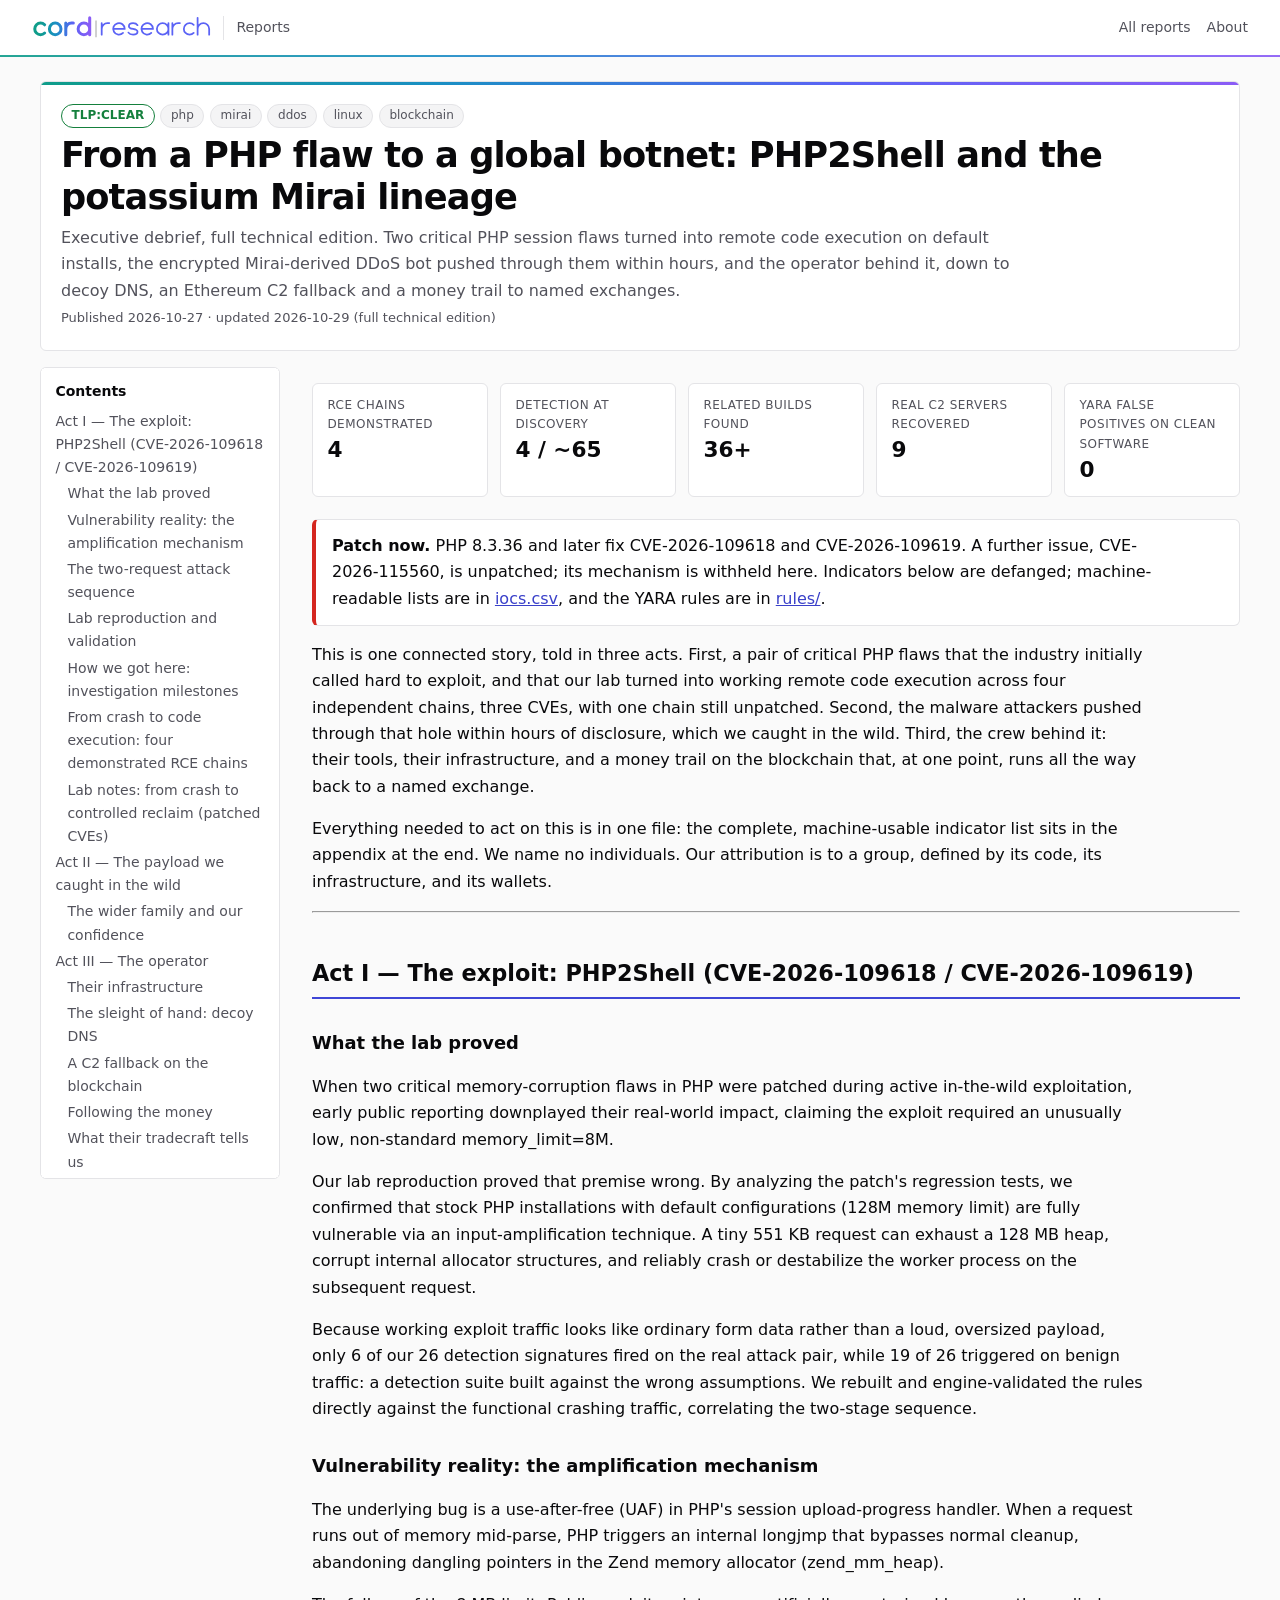
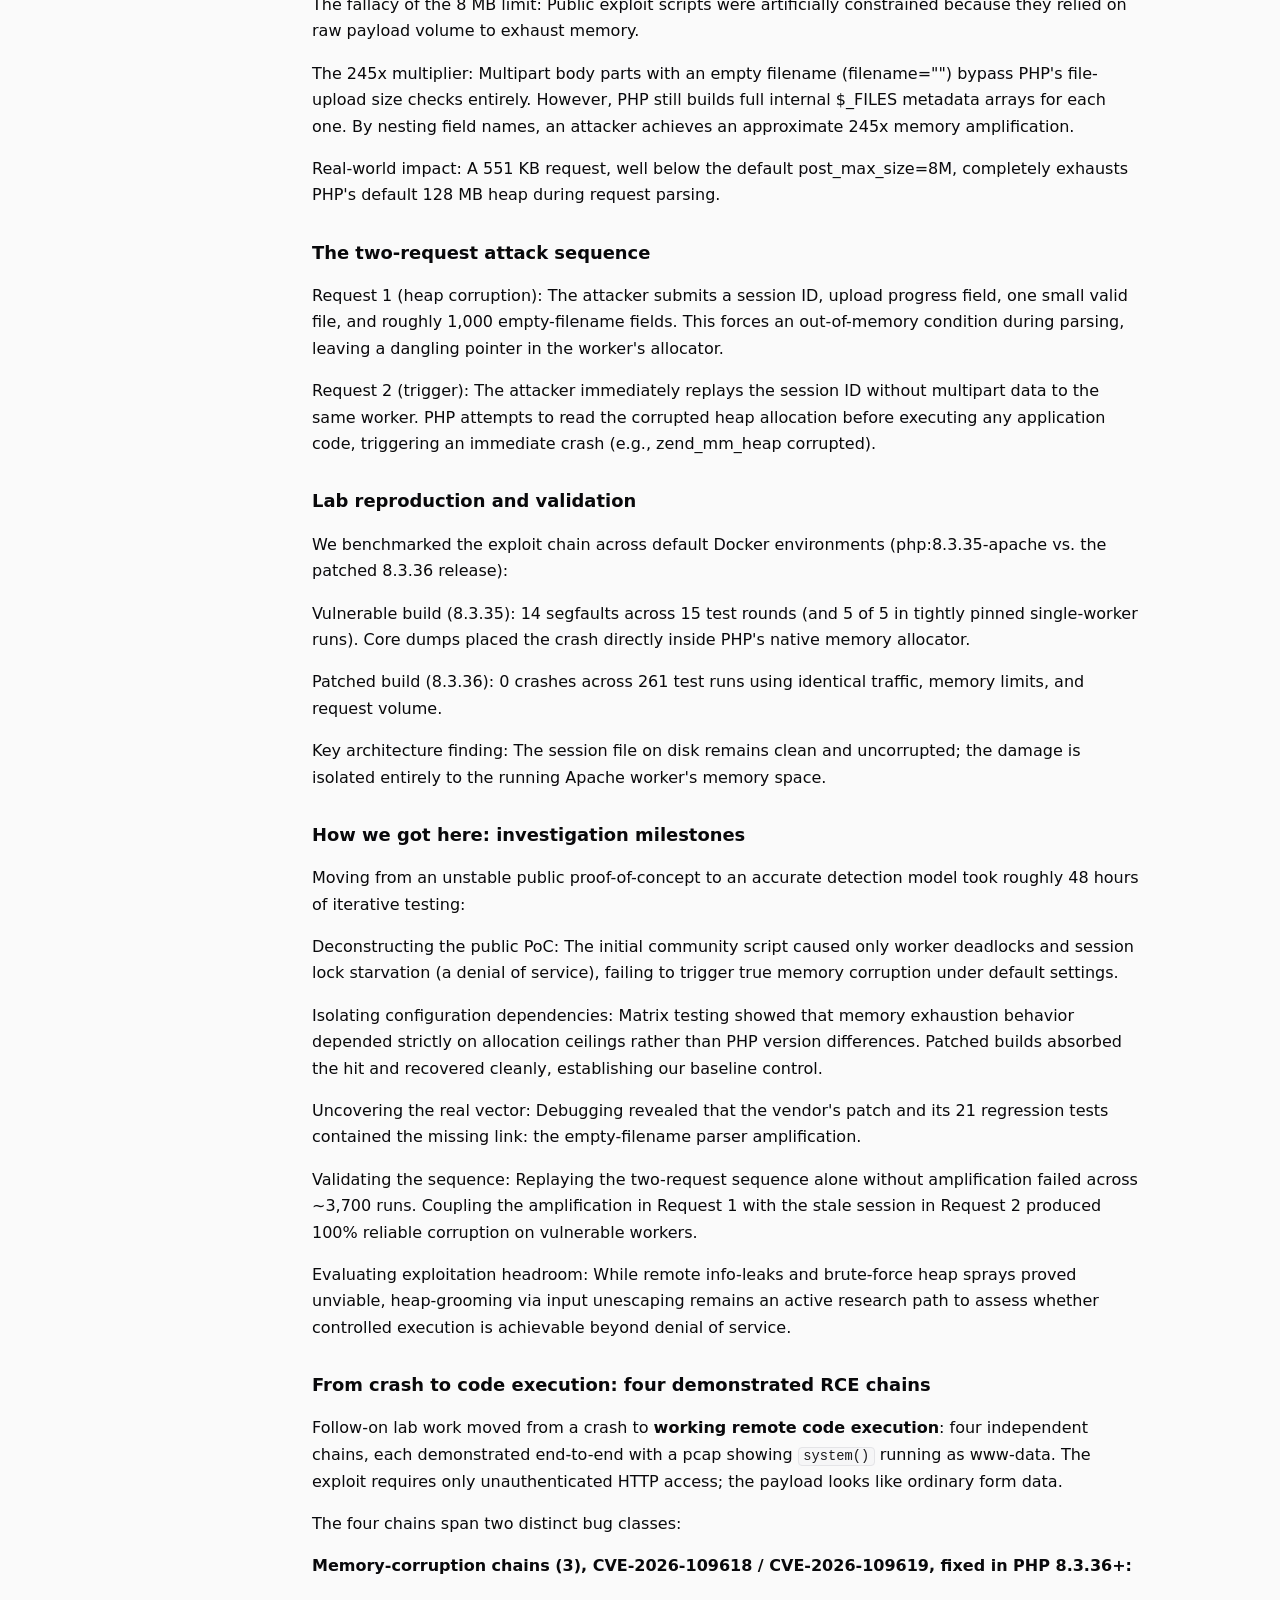
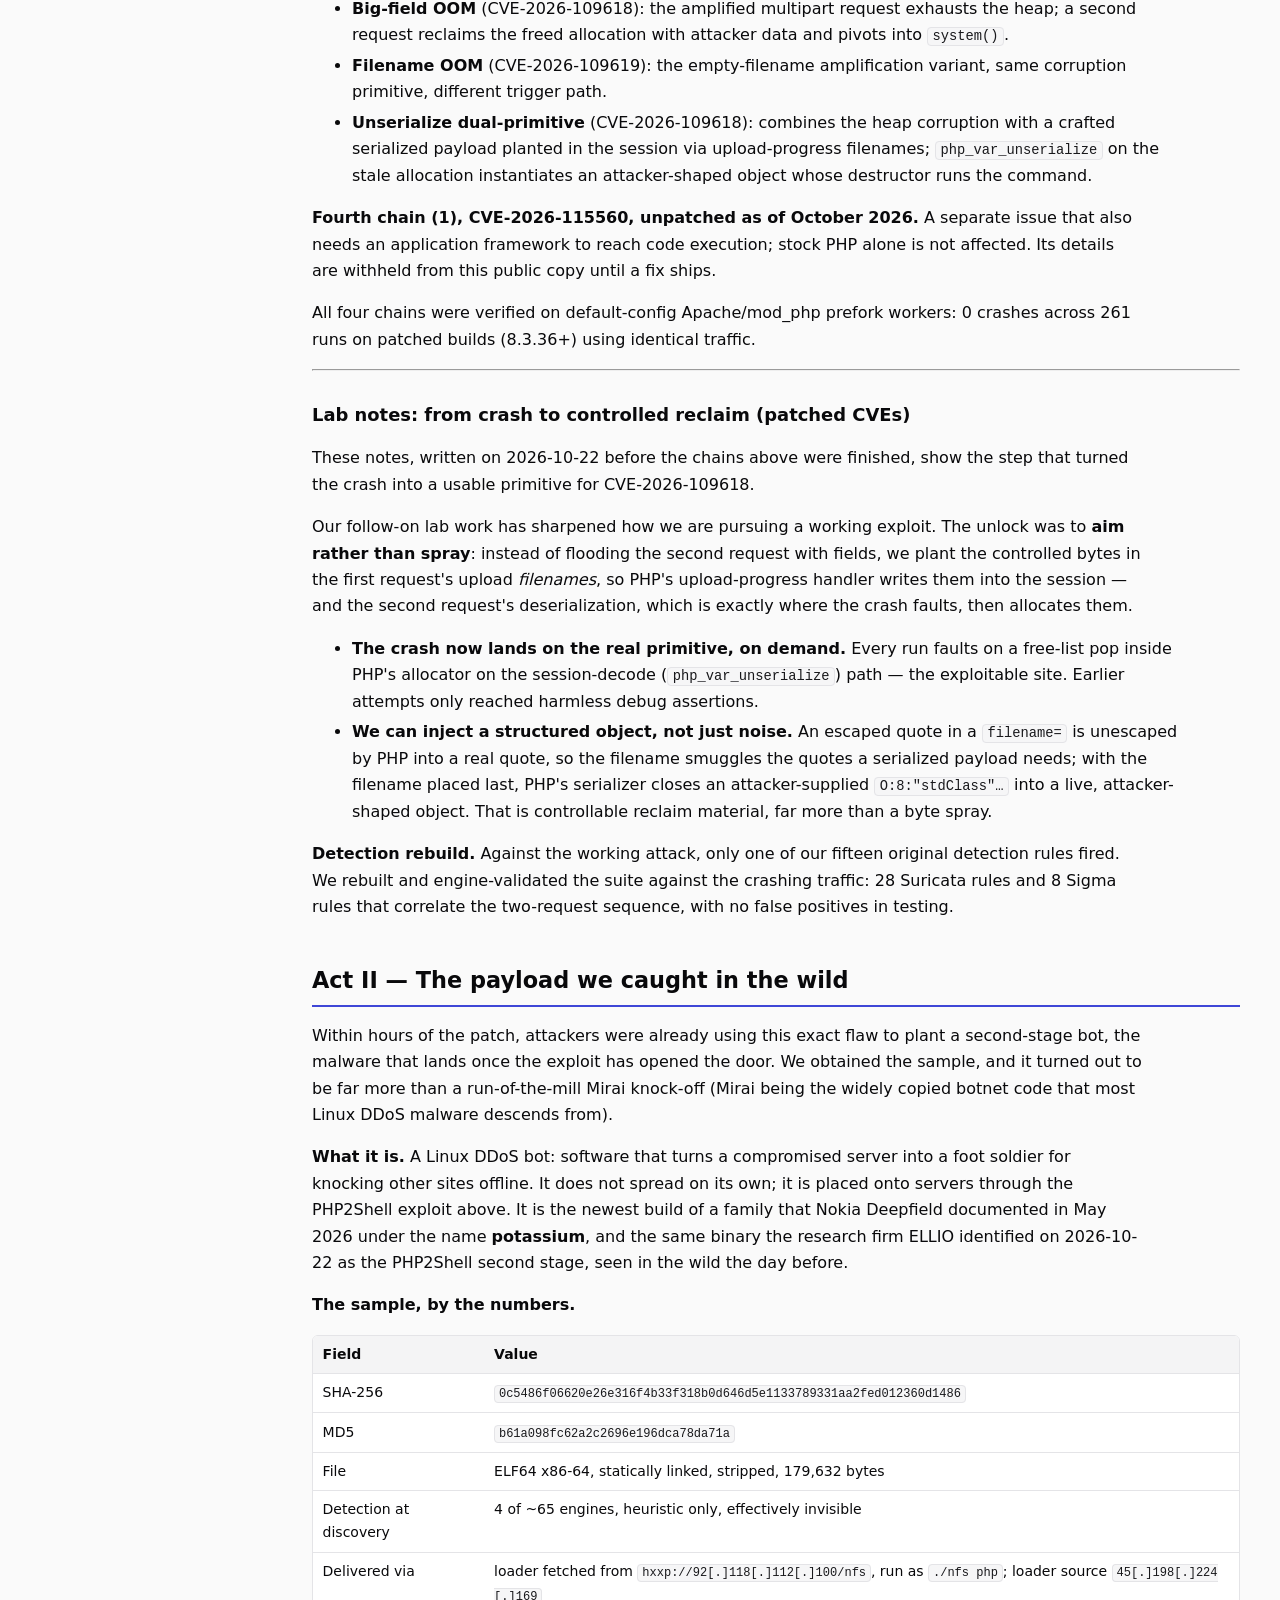
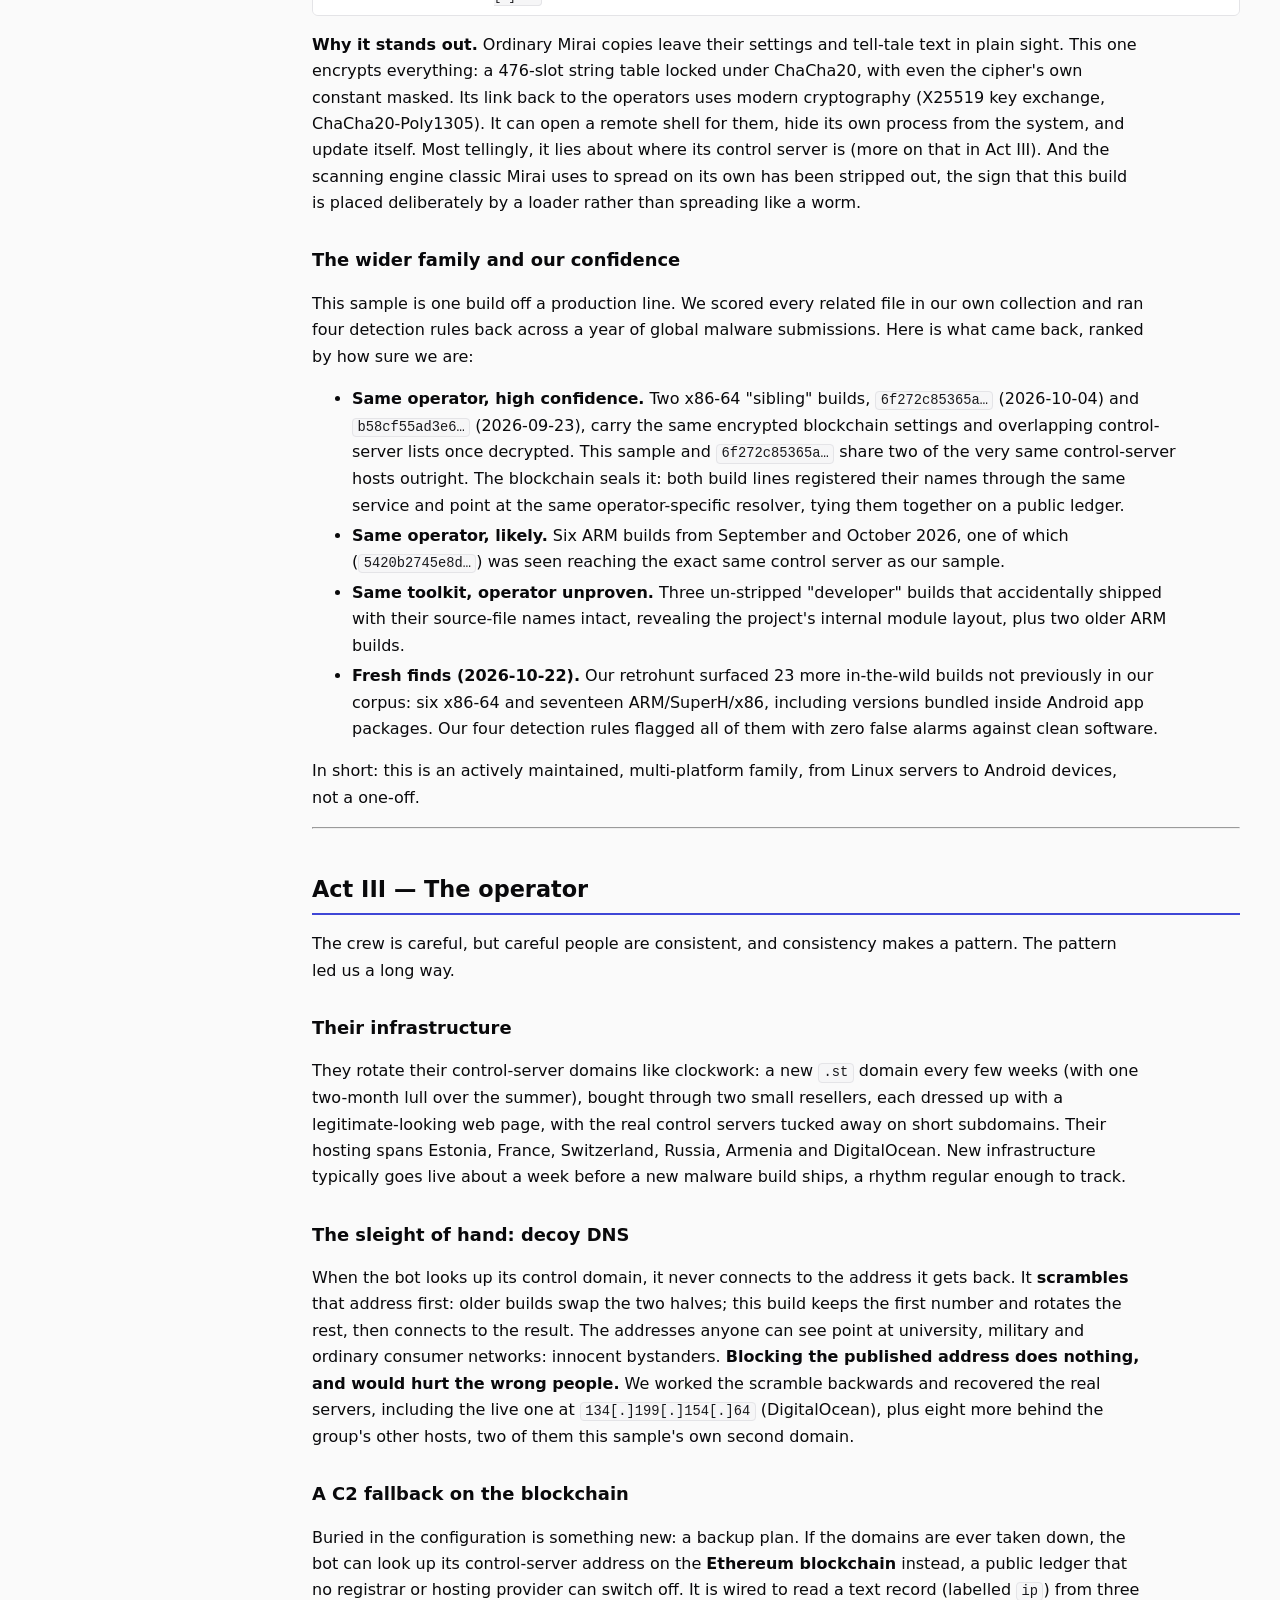
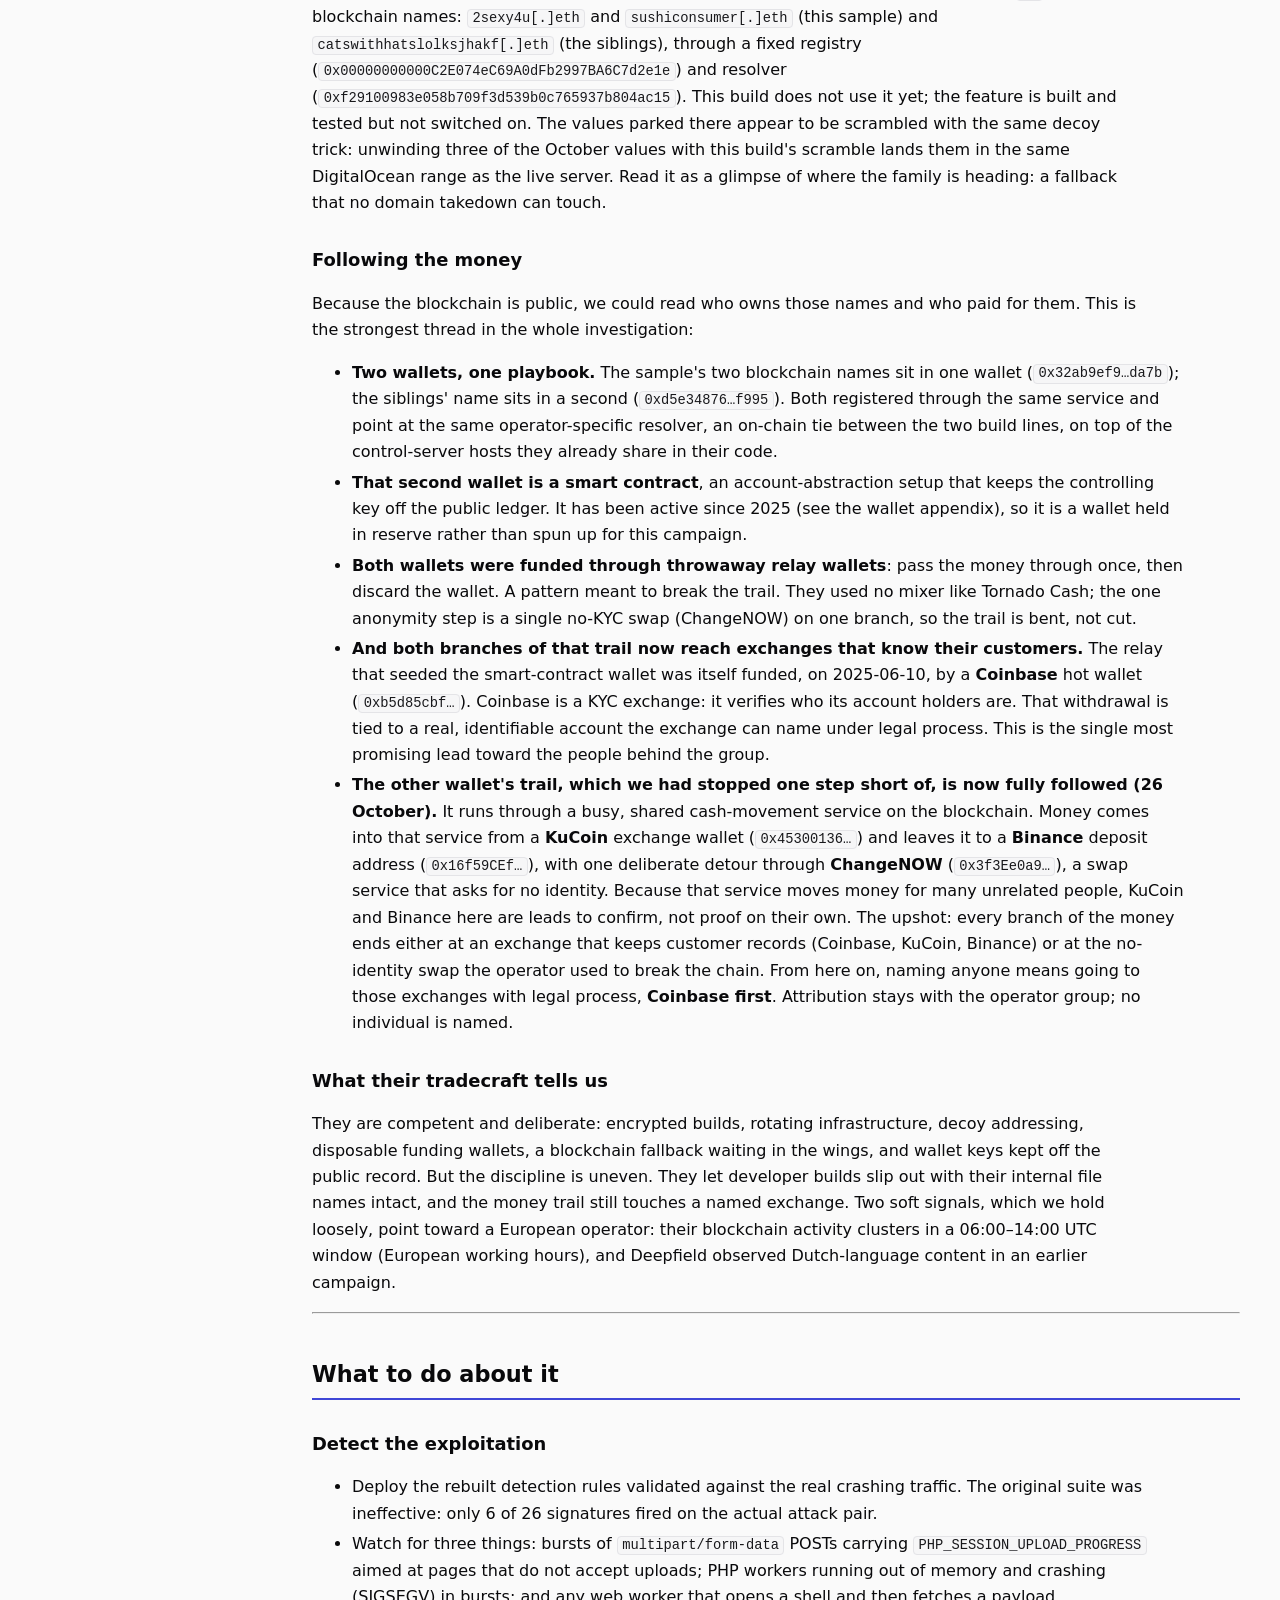
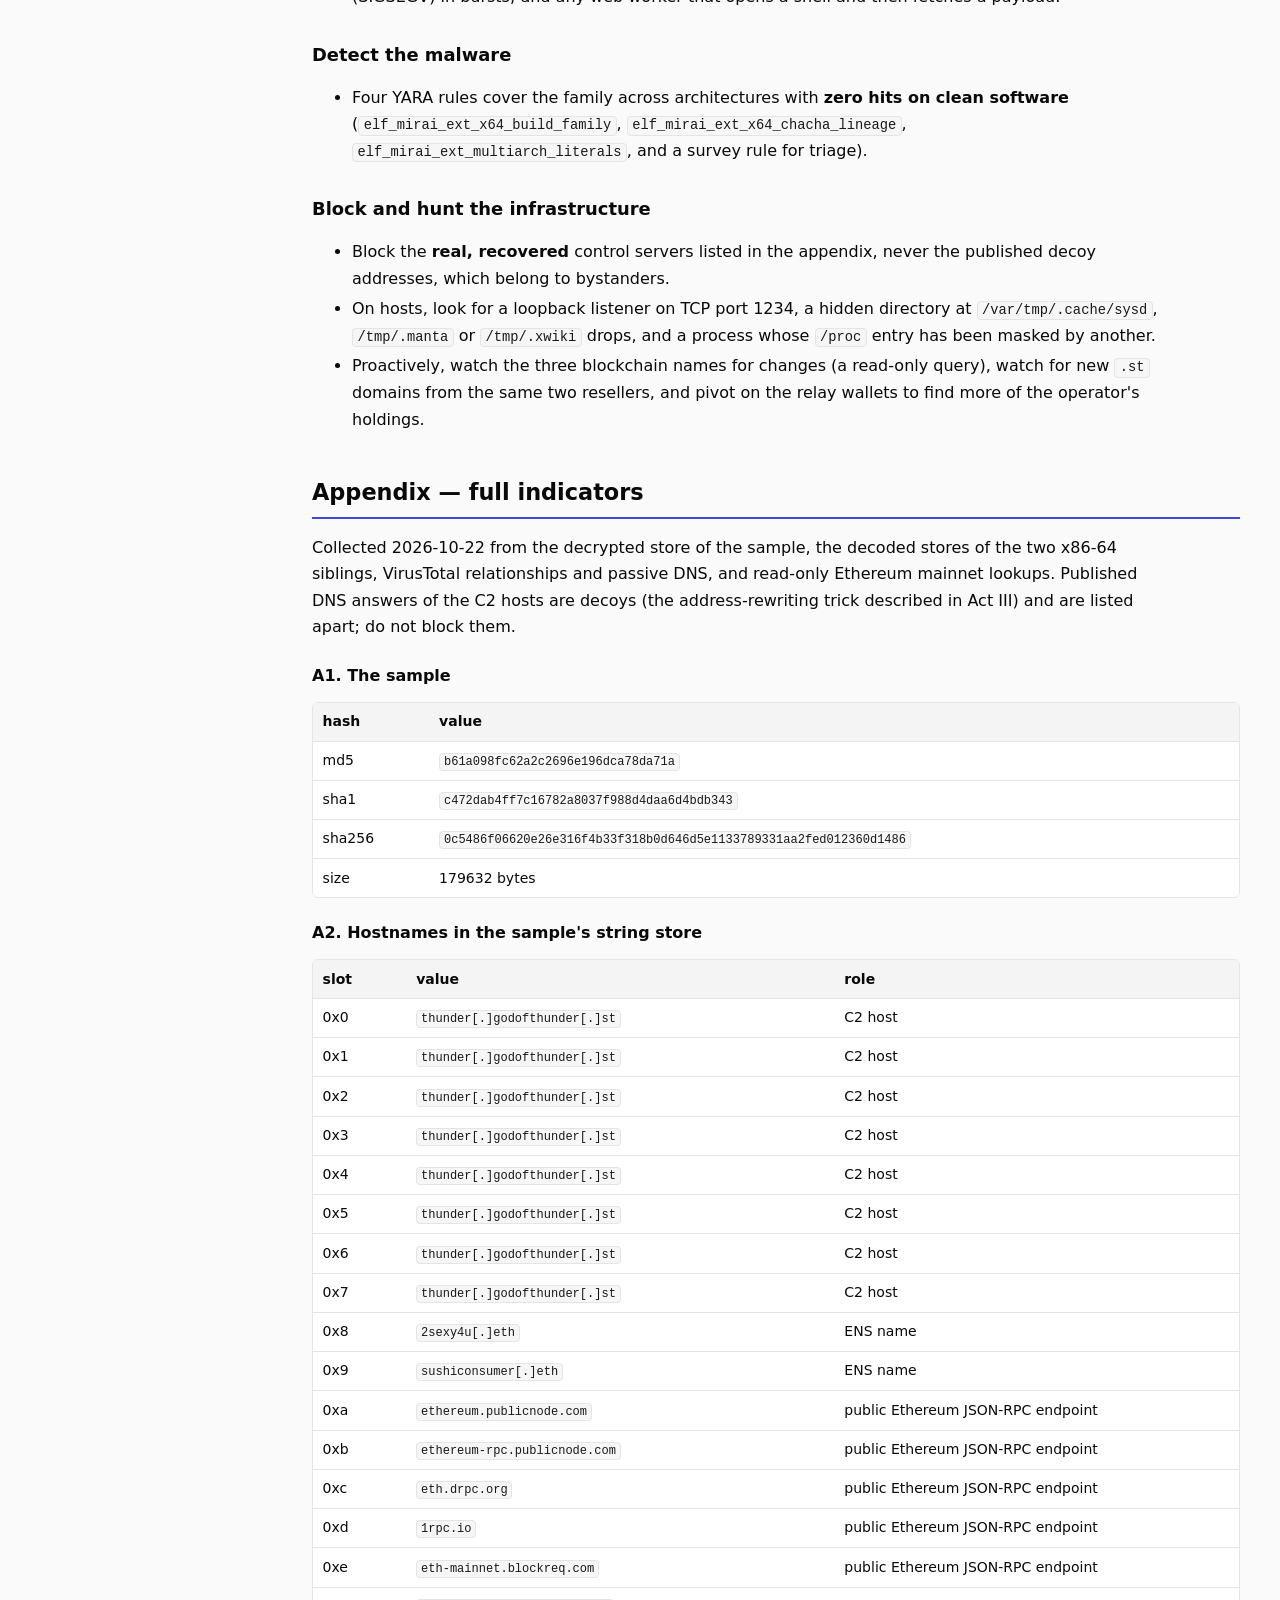
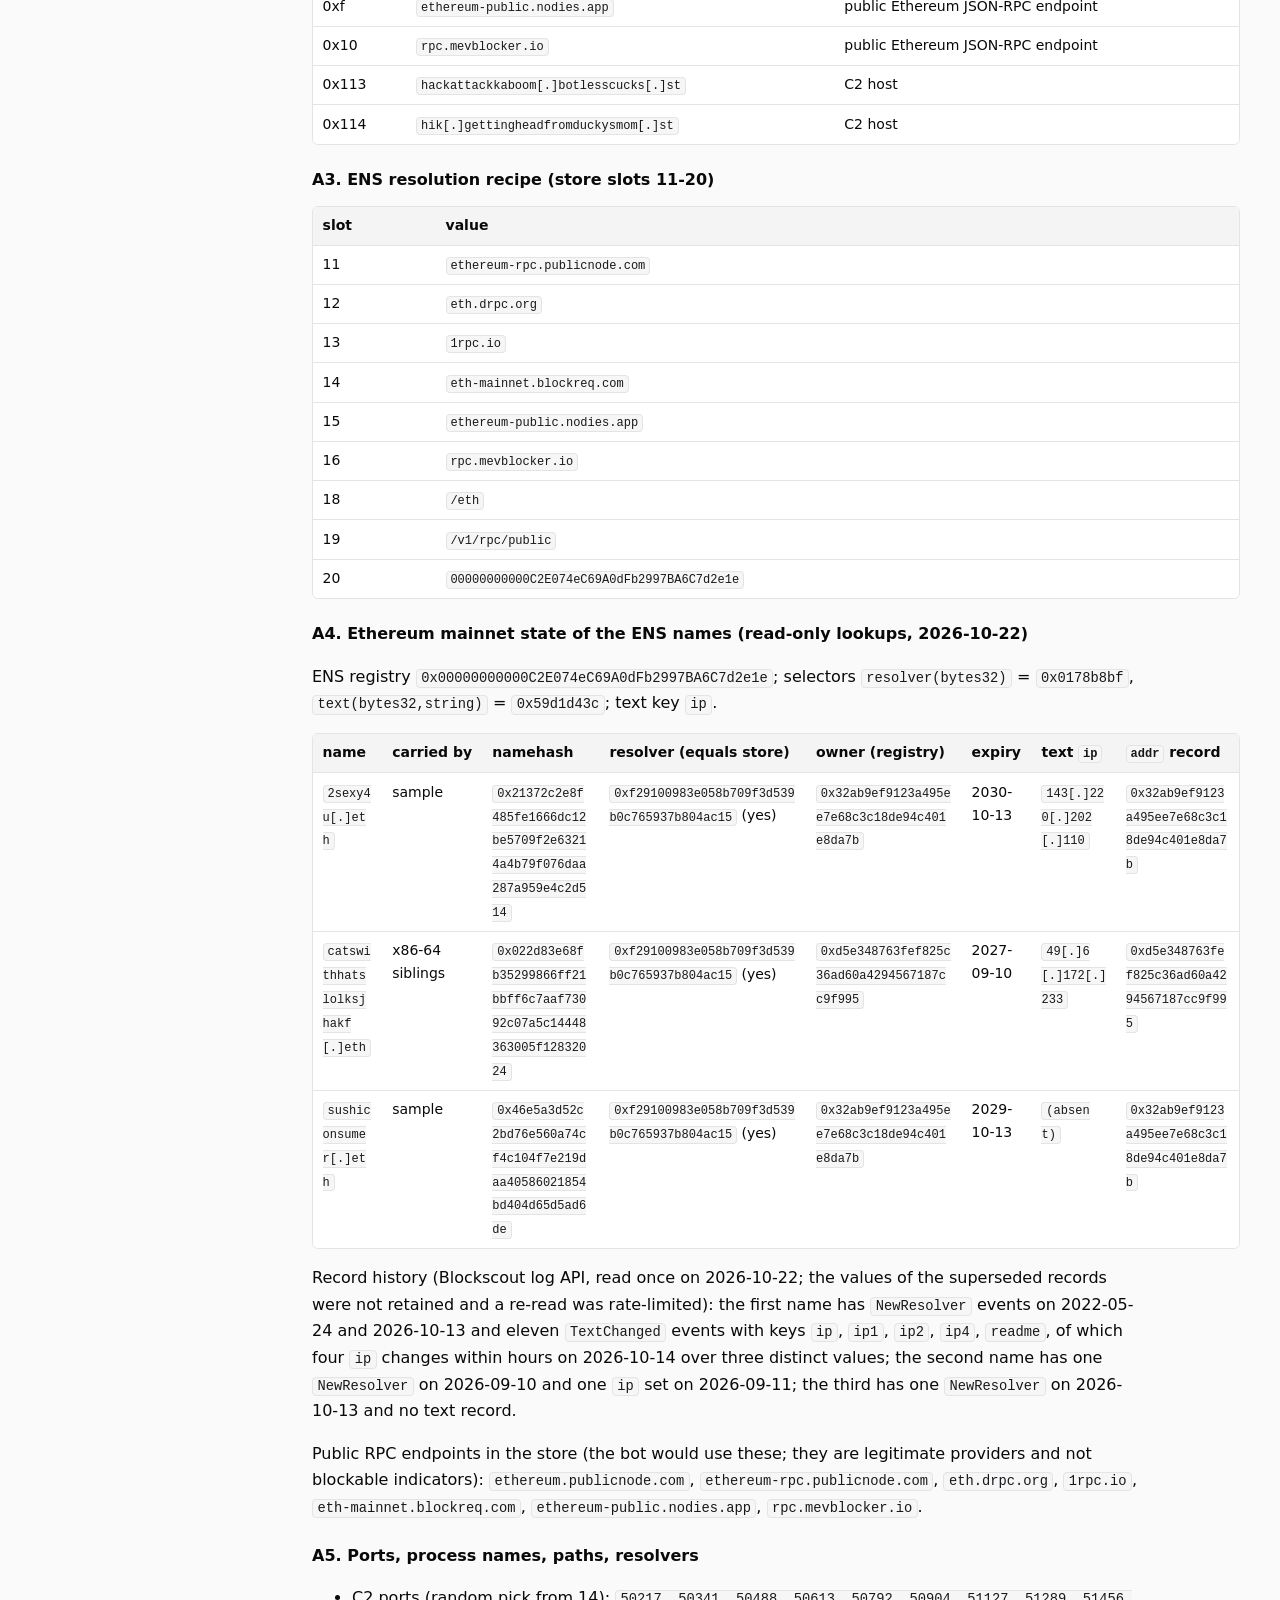
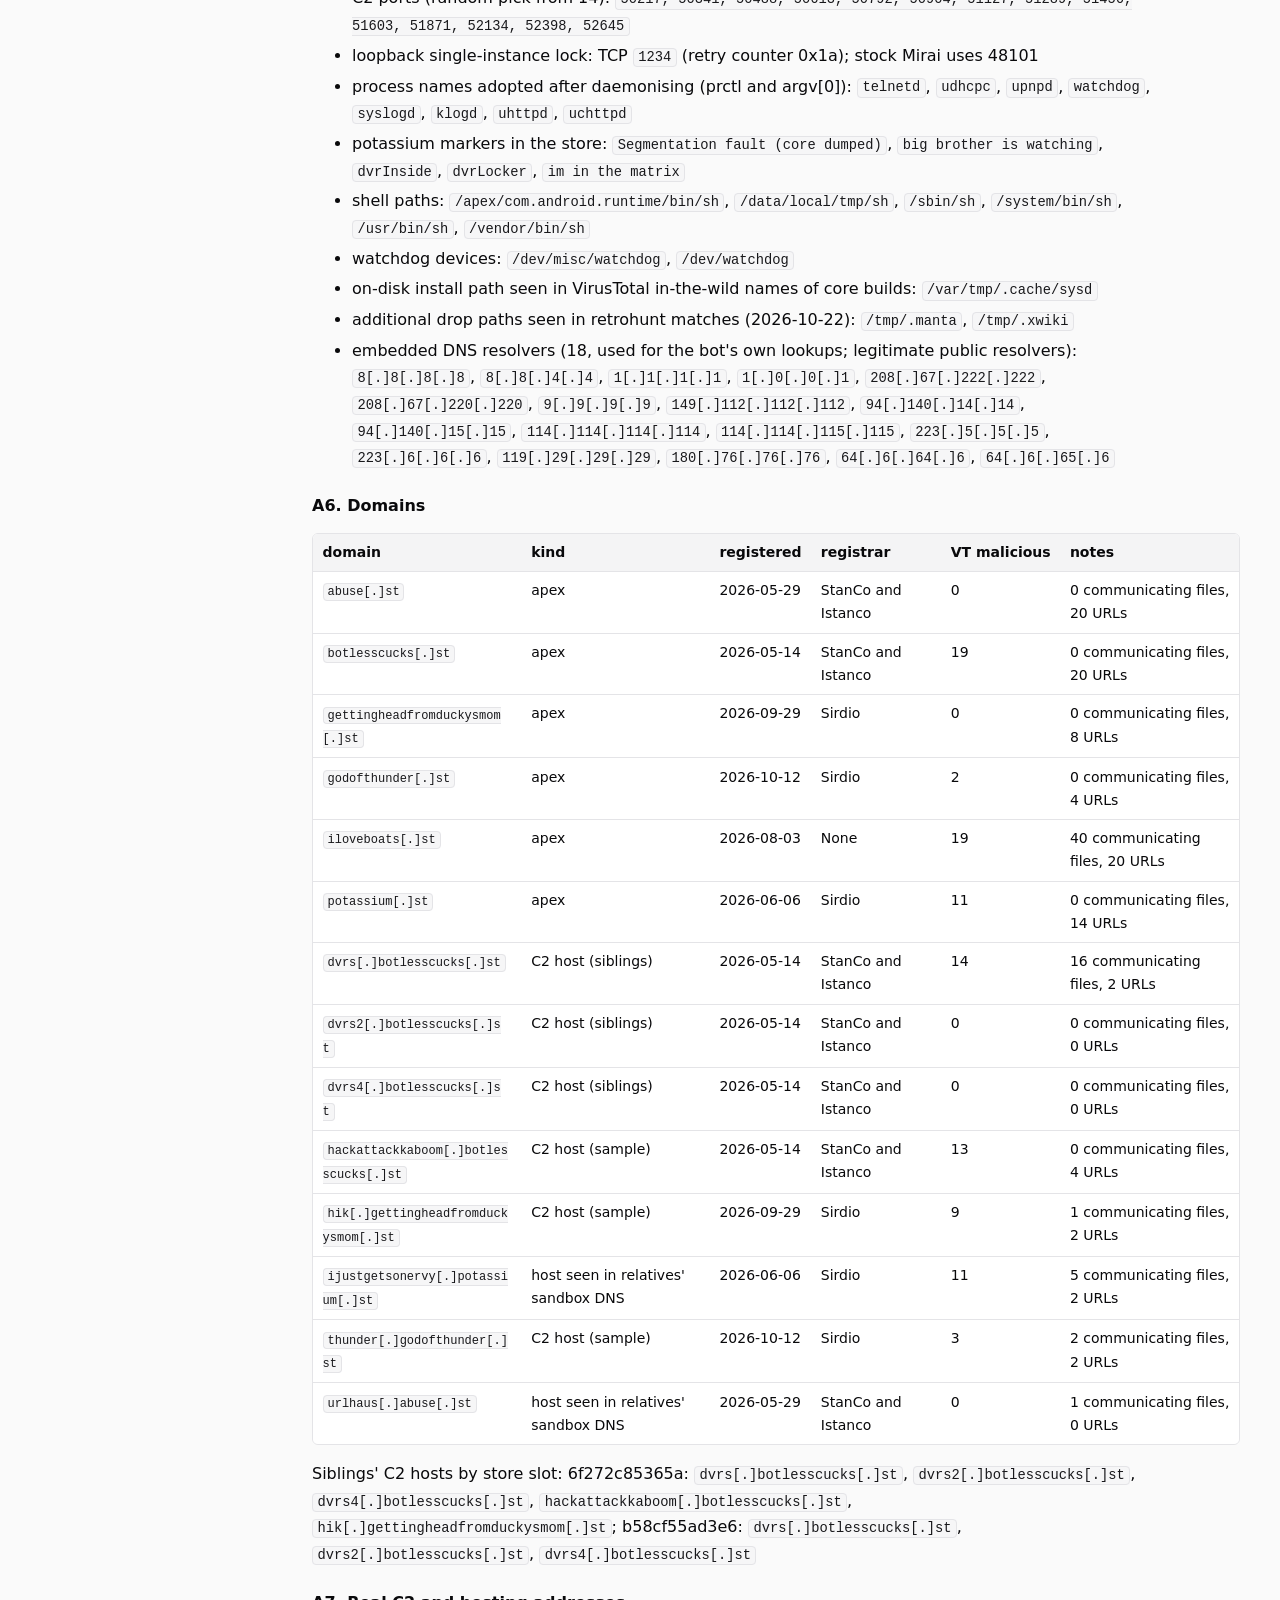
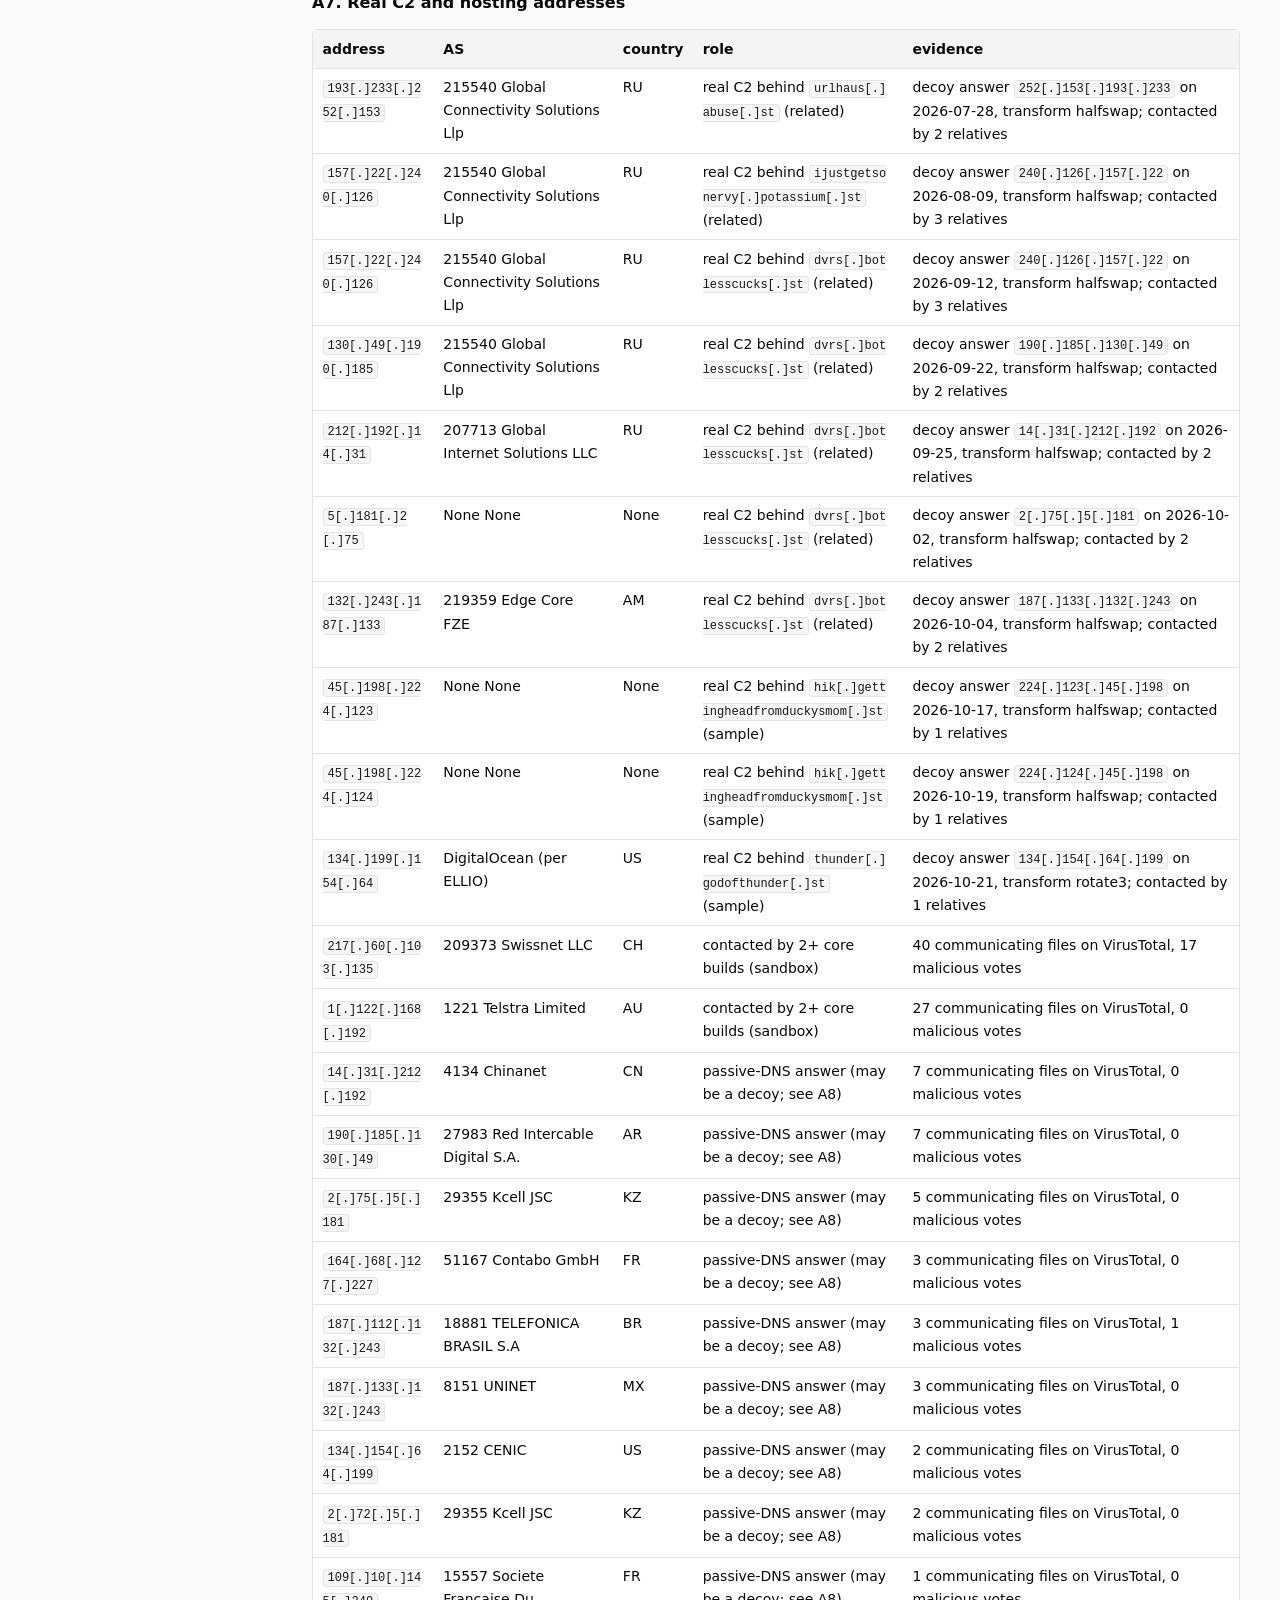
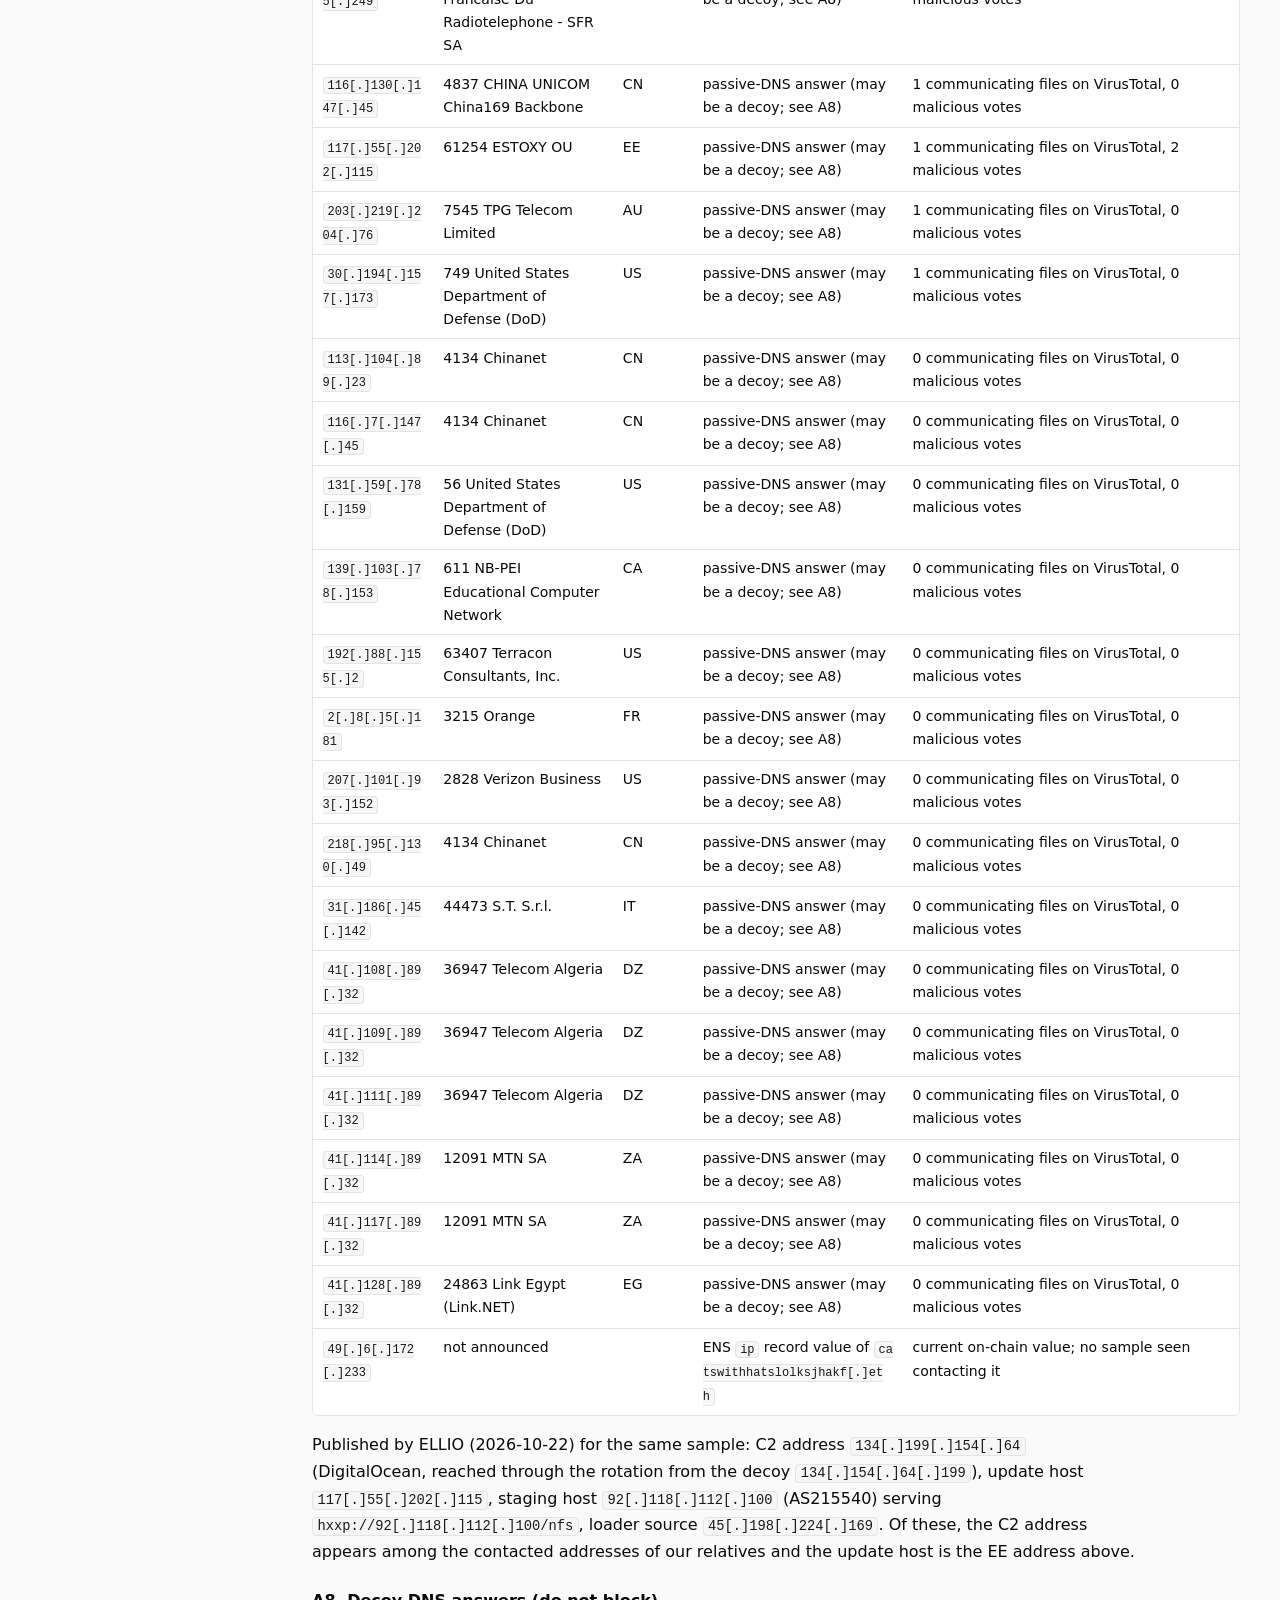
==== commit 114ed214: "PHP2Shell debrief: full technical edition (unpatched CVE-2026-115560 mechanism withheld) Co-Authored" ====
--- a/reports/2026-10-php2shell-potassium/index.html
+++ b/reports/2026-10-php2shell-potassium/index.html
@@ -1,1451 +1,2758 @@
-<!doctype html>
-<html lang="en">
-<head>
-<meta charset="utf-8">
-<meta name="viewport" content="width=device-width,initial-scale=1">
-<title>From a PHP flaw to a global botnet: PHP2Shell and the potassium Mirai lineage | CORD Reports</title>
-<meta name="description" content="Executive debrief. A critical PHP session flaw exploited within hours of its patch, the encrypted Mirai-derived DDoS bot pushed through it, and the operator behind it, down to decoy DNS, a blockchain C2 fallback and a money trail that reaches named exchanges.">
-<link rel="icon" href="../../assets/mark.svg" type="image/svg+xml">
-<link rel="stylesheet" href="../../assets/tokens.css">
-<link rel="stylesheet" href="../../assets/site.css">
-</head>
-<body>
-<header class="top"><div class="in">
-<a class="brand" href="../../index.html" aria-label="CORD Reports home"><svg xmlns="http://www.w3.org/2000/svg" viewBox="0 -1 199.4 27" width="299" height="40" role="img" aria-label="CORD Research"><title>CORD Research</title><defs><linearGradient id="cord-sweep-research" gradientUnits="userSpaceOnUse" x1="6.9" y1="0" x2="63.7" y2="0"><stop offset="0.000" style="stop-color:var(--part-cluster-mark,#0f9d8a)"/><stop offset="0.333" style="stop-color:var(--part-optimize-mark,#1a8fc4)"/><stop offset="0.667" style="stop-color:var(--part-research-mark,#5b63f5)"/><stop offset="1.000" style="stop-color:var(--part-detection-mark,#8b5cf6)"/></linearGradient></defs><path d="M13,8.9 A6.5,6.5 0 1 0 13,18.1 M18.4,13.5 A6.5,6.5 0 1 1 31.4,13.5 A6.5,6.5 0 1 1 18.4,13.5 M36.8,20 V7 M36.8,13.5 A6.5,6.5 0 0 1 43.3,7 H45.3 M63.7,1 V20 M50.7,13.5 A6.5,6.5 0 1 1 63.7,13.5 A6.5,6.5 0 1 1 50.7,13.5" stroke="url(#cord-sweep-research)" fill="none" stroke-width="3.4" stroke-linecap="round" stroke-linejoin="round"/><path d="M70.8,4 V23" stroke="currentColor" stroke-width="1.2" opacity=".35"/><path d="M77.2,20 V7 M77.2,13.5 A6.5,6.5 0 0 1 83.7,7 H85.7 M90.1,13.5 H103.1 A6.5,6.5 0 1 0 101.2,18.1 M117.5,9.3 C116.5,7.7 114.8,7 112.5,7 C109.8,7 107.8,8.4 107.8,10.4 C107.8,12.6 109.9,13.1 112.5,13.6 C115.2,14.1 117.5,14.6 117.5,16.8 C117.5,18.9 115.3,20 112.5,20 C110.2,20 108.3,19.3 107.3,17.7 M121.9,13.5 H134.9 A6.5,6.5 0 1 0 133,18.1 M152.3,7 V20 M139.3,13.5 A6.5,6.5 0 1 1 152.3,13.5 A6.5,6.5 0 1 1 139.3,13.5 M156.7,20 V7 M156.7,13.5 A6.5,6.5 0 0 1 163.2,7 H165.2 M180.7,8.9 A6.5,6.5 0 1 0 180.7,18.1 M185.1,1 V20 M185.1,13.5 A6.5,6.5 0 0 1 198.1,13.5 V20" fill="none" stroke-width="2" stroke-linecap="round" stroke-linejoin="round" style="stroke:var(--logo-accent,#5b63f5)"/></svg></a>
-<span class="site">Reports</span>
-<nav><a href="../../index.html">All reports</a><a href="../../about.html">About</a></nav>
-</div></header>
-<main class="wrap report">
-<section class="hero">
-<div class="meta"><span class="pill tlp">TLP:CLEAR</span><span class="pill">php</span><span class="pill">mirai</span><span class="pill">ddos</span><span class="pill">linux</span><span class="pill">blockchain</span></div>
-<h1>From a PHP flaw to a global botnet: PHP2Shell and the potassium Mirai lineage</h1>
-<p class="sub">Executive debrief. A critical PHP session flaw exploited within hours of its patch, the encrypted Mirai-derived DDoS bot pushed through it, and the operator behind it, down to decoy DNS, a blockchain C2 fallback and a money trail that reaches named exchanges.</p>
-<p class="sub small">Published 2026-10-27</p>
-</section>
-<div class="cols">
-<aside class="toc"><div class="toc-in"><div class="toc-h">Contents</div><div class="toc">
-<ul>
-<li><a href="#act-i-the-exploit-php2shell">Act I: the exploit (PHP2Shell)</a><ul>
-<li><a href="#what-the-flaw-is">What the flaw is</a></li>
-<li><a href="#why-hard-to-exploit-was-wrong">Why "hard to exploit" was wrong</a></li>
-<li><a href="#what-this-means-for-defenders">What this means for defenders</a></li>
-</ul>
-</li>
-<li><a href="#act-ii-the-payload-we-caught-in-the-wild">Act II: the payload we caught in the wild</a><ul>
-<li><a href="#the-wider-family-and-our-confidence">The wider family and our confidence</a></li>
-</ul>
-</li>
-<li><a href="#act-iii-the-operator">Act III: the operator</a><ul>
-<li><a href="#their-infrastructure">Their infrastructure</a></li>
-<li><a href="#the-sleight-of-hand-decoy-dns">The sleight of hand: decoy DNS</a></li>
-<li><a href="#a-c2-fallback-on-the-blockchain">A C2 fallback on the blockchain</a></li>
-<li><a href="#following-the-money">Following the money</a></li>
-<li><a href="#what-their-tradecraft-tells-us">What their tradecraft tells us</a></li>
-</ul>
-</li>
-<li><a href="#what-to-do-about-it">What to do about it</a><ul>
-<li><a href="#detect-the-exploitation">Detect the exploitation</a></li>
-<li><a href="#detect-the-malware">Detect the malware</a></li>
-<li><a href="#block-and-hunt-the-infrastructure">Block and hunt the infrastructure</a></li>
-</ul>
-</li>
-<li><a href="#appendix-indicators">Appendix: indicators</a><ul>
-<li><a href="#a1-the-sample">A1. The sample</a></li>
-<li><a href="#a2-hostnames-in-the-samples-string-store">A2. Hostnames in the sample's string store</a></li>
-<li><a href="#a4-ethereum-mainnet-state-of-the-ens-names-read-only-lookups-2026-10-22">A4. Ethereum mainnet state of the ENS names (read-only lookups, 2026-10-22)</a></li>
-<li><a href="#a5-ports-process-names-paths-resolvers">A5. Ports, process names, paths, resolvers</a></li>
-<li><a href="#a6-domains">A6. Domains</a></li>
-<li><a href="#a7-real-c2-and-hosting-addresses">A7. Real C2 and hosting addresses</a></li>
-<li><a href="#a9-urls">A9. URLs</a></li>
-<li><a href="#a10-execution-parents-and-files-tied-to-the-infrastructure">A10. Execution parents and files tied to the infrastructure</a></li>
-<li><a href="#a11-operator-wallets-ethereum-read-only-lookups-2026-10-22">A11. Operator wallets (Ethereum, read-only lookups 2026-10-22)</a></li>
-<li><a href="#a12-related-sample-hashes">A12. Related sample hashes</a></li>
-</ul>
-</li>
-</ul>
-</div>
-</div></aside>
-<details class="toc-m"><summary>Contents</summary><div class="toc">
-<ul>
-<li><a href="#act-i-the-exploit-php2shell">Act I: the exploit (PHP2Shell)</a><ul>
-<li><a href="#what-the-flaw-is">What the flaw is</a></li>
-<li><a href="#why-hard-to-exploit-was-wrong">Why "hard to exploit" was wrong</a></li>
-<li><a href="#what-this-means-for-defenders">What this means for defenders</a></li>
-</ul>
-</li>
-<li><a href="#act-ii-the-payload-we-caught-in-the-wild">Act II: the payload we caught in the wild</a><ul>
-<li><a href="#the-wider-family-and-our-confidence">The wider family and our confidence</a></li>
-</ul>
-</li>
-<li><a href="#act-iii-the-operator">Act III: the operator</a><ul>
-<li><a href="#their-infrastructure">Their infrastructure</a></li>
-<li><a href="#the-sleight-of-hand-decoy-dns">The sleight of hand: decoy DNS</a></li>
-<li><a href="#a-c2-fallback-on-the-blockchain">A C2 fallback on the blockchain</a></li>
-<li><a href="#following-the-money">Following the money</a></li>
-<li><a href="#what-their-tradecraft-tells-us">What their tradecraft tells us</a></li>
-</ul>
-</li>
-<li><a href="#what-to-do-about-it">What to do about it</a><ul>
-<li><a href="#detect-the-exploitation">Detect the exploitation</a></li>
-<li><a href="#detect-the-malware">Detect the malware</a></li>
-<li><a href="#block-and-hunt-the-infrastructure">Block and hunt the infrastructure</a></li>
-</ul>
-</li>
-<li><a href="#appendix-indicators">Appendix: indicators</a><ul>
-<li><a href="#a1-the-sample">A1. The sample</a></li>
-<li><a href="#a2-hostnames-in-the-samples-string-store">A2. Hostnames in the sample's string store</a></li>
-<li><a href="#a4-ethereum-mainnet-state-of-the-ens-names-read-only-lookups-2026-10-22">A4. Ethereum mainnet state of the ENS names (read-only lookups, 2026-10-22)</a></li>
-<li><a href="#a5-ports-process-names-paths-resolvers">A5. Ports, process names, paths, resolvers</a></li>
-<li><a href="#a6-domains">A6. Domains</a></li>
-<li><a href="#a7-real-c2-and-hosting-addresses">A7. Real C2 and hosting addresses</a></li>
-<li><a href="#a9-urls">A9. URLs</a></li>
-<li><a href="#a10-execution-parents-and-files-tied-to-the-infrastructure">A10. Execution parents and files tied to the infrastructure</a></li>
-<li><a href="#a11-operator-wallets-ethereum-read-only-lookups-2026-10-22">A11. Operator wallets (Ethereum, read-only lookups 2026-10-22)</a></li>
-<li><a href="#a12-related-sample-hashes">A12. Related sample hashes</a></li>
-</ul>
-</li>
-</ul>
-</div>
-</details>
-<article class="prose"><div class="cards">
-<div class="card"><div class="k">Detection at discovery</div><div class="v">4 / ~65</div></div>
-<div class="card"><div class="k">Related builds found</div><div class="v">36+</div></div>
-<div class="card"><div class="k">Real C2 servers recovered</div><div class="v">9</div></div>
-<div class="card"><div class="k">YARA false positives on clean software</div><div class="v">0</div></div>
-</div>
-
-<p>This is one connected story in three acts. First, a pair of critical PHP flaws that
-early reporting called hard to exploit, which our lab showed to be exploitable on
-default installations. Second, the malware attackers pushed through that hole within
-hours of disclosure, which we caught in the wild. Third, the crew behind it: their
-tools, their infrastructure, and a money trail on the blockchain that runs back to
-named exchanges.</p>
-<p>The full indicator list is in the <a href="#appendix-indicators">appendix</a> and in
-<a href="iocs.csv">iocs.csv</a>. We name no individuals. Attribution is to a group, defined by its
-code, its infrastructure and its wallets.</p>
-<div class="callout bad">
-<p><strong>Patch now.</strong> PHP 8.3.36 and later fix CVE-2026-109618 and CVE-2026-109619. If you run
-PHP with sessions enabled and cannot patch today, see
-<a href="#detect-the-exploitation">Detect the exploitation</a>.</p>
-</div>
-<h2 id="act-i-the-exploit-php2shell">Act I: the exploit (PHP2Shell)<a class="headerlink" href="#act-i-the-exploit-php2shell" title="Permanent link">#</a></h2>
-<h3 id="what-the-flaw-is">What the flaw is<a class="headerlink" href="#what-the-flaw-is" title="Permanent link">#</a></h3>
-<p>CVE-2026-109618 and CVE-2026-109619 are use-after-free bugs in PHP's session
-upload-progress handling. When a request runs out of memory while PHP is still parsing
-it, PHP abandons the request without the normal clean-up and leaves stale pointers in
-its memory allocator. A follow-up request to the same worker then reads that corrupted
-memory before any application code runs. Both were patched in PHP 8.3.36 while already
-being exploited in the wild.</p>
-<h3 id="why-hard-to-exploit-was-wrong">Why "hard to exploit" was wrong<a class="headerlink" href="#why-hard-to-exploit-was-wrong" title="Permanent link">#</a></h3>
-<p>Early public reporting said exploitation needed an unusually low memory limit
-(<code>memory_limit=8M</code>). Our lab reproduction showed that is not true. A stock installation
-with the default 128 MB limit can be driven out of memory by a request of a few hundred
-kilobytes, well inside the default upload size, because of how PHP builds its internal
-upload metadata. The attack traffic looks like ordinary form data, not a large or
-unusual payload.</p>
-<p>Results from default Docker images:</p>
-<div class="tw"><table>
-<thead>
-<tr>
-<th>Build</th>
-<th>Result</th>
-</tr>
-</thead>
-<tbody>
-<tr>
-<td>PHP 8.3.35 (vulnerable)</td>
-<td>Worker crashes in 14 of 15 test rounds, with the crash inside PHP's allocator</td>
-</tr>
-<tr>
-<td>PHP 8.3.36 (patched)</td>
-<td>0 crashes in 261 runs of identical traffic</td>
-</tr>
-</tbody>
-</table></div>
-<p>Follow-on lab work turned the crash into working remote code execution as the web
-server user on unpatched builds, with unauthenticated HTTP access only. We are not
-publishing the exploitation details.</p>
-<p>During the same work we identified a further, separate PHP session issue. It is in
-coordinated disclosure and is not described here.</p>
-<h3 id="what-this-means-for-defenders">What this means for defenders<a class="headerlink" href="#what-this-means-for-defenders" title="Permanent link">#</a></h3>
-<ul>
-<li>Treat any PHP 8.x below 8.3.36 that uses sessions as remotely exploitable, whatever
-  its memory settings.</li>
-<li>Detection that looks for an oversized upload misses this attack. Look for the
-  behaviour instead (see <a href="#what-to-do-about-it">What to do</a>).</li>
-</ul>
-<h2 id="act-ii-the-payload-we-caught-in-the-wild">Act II: the payload we caught in the wild<a class="headerlink" href="#act-ii-the-payload-we-caught-in-the-wild" title="Permanent link">#</a></h2>
-<p>Within hours of the patch, attackers were using this flaw to plant a second-stage bot.
-We obtained the sample. It turned out to be far more than a run-of-the-mill Mirai copy
-(Mirai being the widely copied botnet code that most Linux DDoS malware descends from).</p>
-<p><strong>What it is.</strong> A Linux DDoS bot: software that turns a compromised server into a
-foot soldier for knocking other sites offline. It does not spread on its own. It is
-placed onto servers through the PHP2Shell exploit. It is the newest build of a family
-that Nokia Deepfield documented in May 2026 under the name <strong>potassium</strong>, and the same
-binary the research firm ELLIO identified on 2026-10-22 as the PHP2Shell second stage,
-seen in the wild the day before.</p>
-<div class="tw"><table>
-<thead>
-<tr>
-<th>Field</th>
-<th>Value</th>
-</tr>
-</thead>
-<tbody>
-<tr>
-<td>SHA-256</td>
-<td><code>0c5486f06620e26e316f4b33f318b0d646d5e1133789331aa2fed012360d1486</code></td>
-</tr>
-<tr>
-<td>MD5</td>
-<td><code>b61a098fc62a2c2696e196dca78da71a</code></td>
-</tr>
-<tr>
-<td>File</td>
-<td>ELF64 x86-64, statically linked, stripped, 179,632 bytes</td>
-</tr>
-<tr>
-<td>Detection at discovery</td>
-<td>4 of about 65 engines, heuristic only</td>
-</tr>
-<tr>
-<td>Delivered via</td>
-<td>Loader fetched from <code>hxxp://92.118.112[.]100/nfs</code>, run as <code>./nfs php</code>; loader source <code>45.198.224[.]169</code></td>
-</tr>
-</tbody>
-</table></div>
-<p><strong>Why it stands out.</strong> Ordinary Mirai copies leave their settings and tell-tale text in
-plain sight. This one encrypts everything: a 476-slot string table locked under
-ChaCha20, with even the cipher's own constant masked. Its link back to the operators
-uses modern cryptography (X25519 key exchange, ChaCha20-Poly1305). It can open a remote
-shell, hide its own process and update itself. It lies about where its control server
-is (see Act III). And the scanner classic Mirai uses to spread on its own has been
-removed: this build is placed deliberately by a loader rather than spreading like a
-worm.</p>
-<h3 id="the-wider-family-and-our-confidence">The wider family and our confidence<a class="headerlink" href="#the-wider-family-and-our-confidence" title="Permanent link">#</a></h3>
-<p>This sample is one build off a production line. We scored every related file in the
-CORD corpus and ran four detection rules back across a year of global malware
-submissions. Ranked by how sure we are:</p>
-<ul>
-<li><strong>Same operator, high confidence.</strong> Two x86-64 sibling builds, <code>6f272c85365a…</code>
-  (2026-10-04) and <code>b58cf55ad3e6…</code> (2026-09-23), carry the same encrypted blockchain
-  settings and overlapping control-server lists once decrypted. This sample and
-  <code>6f272c85365a…</code> share two control-server hosts outright. Both build lines registered
-  their blockchain names through the same service and point at the same
-  operator-specific resolver.</li>
-<li><strong>Same operator, likely.</strong> Six ARM builds from September and October 2026. One of
-  them (<code>5420b2745e8d…</code>) was seen reaching the same control server as our sample.</li>
-<li><strong>Same toolkit, operator unproven.</strong> Three un-stripped "developer" builds that
-  shipped with their source-file names intact, plus two older ARM builds.</li>
-<li><strong>Fresh finds (2026-10-22).</strong> Our retrohunt surfaced 23 more in-the-wild builds:
-  six x86-64 and seventeen ARM, SuperH and x86, including versions bundled inside
-  Android app packages. Our four rules flagged all of them with no false alarms on
-  clean software.</li>
-</ul>
-<p>This is an actively maintained, multi-platform family, from Linux servers to Android
-devices.</p>
-<h2 id="act-iii-the-operator">Act III: the operator<a class="headerlink" href="#act-iii-the-operator" title="Permanent link">#</a></h2>
-<p>The crew is careful, but careful people are consistent, and consistency makes a pattern.</p>
-<h3 id="their-infrastructure">Their infrastructure<a class="headerlink" href="#their-infrastructure" title="Permanent link">#</a></h3>
-<p>They rotate their control-server domains on a schedule: a new <code>.st</code> domain every few
-weeks (with one two-month gap over the summer), bought through two small resellers,
-each dressed up with a legitimate-looking web page, with the real control servers on
-short subdomains. Their hosting spans Estonia, France, Switzerland, Russia, Armenia and
-DigitalOcean. New infrastructure typically goes live about a week before a new build
-ships.</p>
-<h3 id="the-sleight-of-hand-decoy-dns">The sleight of hand: decoy DNS<a class="headerlink" href="#the-sleight-of-hand-decoy-dns" title="Permanent link">#</a></h3>
-<p>When the bot looks up its control domain, it never connects to the address it gets
-back. It scrambles that address first. Older builds swap the two halves. This build
-keeps the first number and rotates the rest. The addresses anyone can see in DNS point
-at university, military and ordinary consumer networks: innocent bystanders.
-<strong>Blocking the published address does nothing, and would hurt the wrong people.</strong> We
-reversed the scramble and recovered the real servers, including the live one at
-<code>134.199.154[.]64</code> (DigitalOcean), plus eight more behind the group's other hosts.</p>
-<h3 id="a-c2-fallback-on-the-blockchain">A C2 fallback on the blockchain<a class="headerlink" href="#a-c2-fallback-on-the-blockchain" title="Permanent link">#</a></h3>
-<p>The configuration holds a backup plan. If the domains are ever taken down, the bot can
-look up its control-server address on the <strong>Ethereum blockchain</strong> instead, a public
-ledger that no registrar or hosting provider can switch off. It reads a text record
-labelled <code>ip</code> from three ENS names: <code>2sexy4u[.]eth</code> and <code>sushiconsumer[.]eth</code> (this
-sample) and <code>catswithhatslolksjhakf[.]eth</code> (the siblings), through the public ENS
-registry and one operator-specific resolver
-(<code>0xf29100983e058b709f3d539b0c765937b804ac15</code>). This build does not use it yet: the
-feature is built but not switched on. The values parked there appear to be scrambled
-with the same decoy trick. Unwinding three of the October values with this build's
-scramble lands them in the same DigitalOcean range as the live server.</p>
-<h3 id="following-the-money">Following the money<a class="headerlink" href="#following-the-money" title="Permanent link">#</a></h3>
-<p>Because the blockchain is public, we could read who owns those names and who paid for
-them. This is the strongest thread in the investigation.</p>
-<ul>
-<li><strong>Two wallets, one playbook.</strong> The sample's two names sit in one wallet
-  (<code>0x32ab9ef9…da7b</code>). The siblings' name sits in a second (<code>0xd5e34876…f995</code>). Both
-  registered through the same service and point at the same resolver: an on-chain tie
-  between the two build lines, on top of the control-server hosts they share in code.</li>
-<li><strong>The second wallet is a smart contract</strong>, an account-abstraction setup that keeps
-  the controlling key off the public ledger. It has been active since 2025, so it was
-  held in reserve rather than created for this campaign.</li>
-<li><strong>Both wallets were funded through throwaway relay wallets</strong>, used once and
-  discarded to break the trail. No mixer was used. The one anonymity step is a single
-  no-KYC swap (ChangeNOW) on one branch, so the trail is bent, not cut.</li>
-<li><strong>Both branches reach exchanges that know their customers.</strong> The relay that seeded
-  the smart-contract wallet was funded on 2025-06-10 by a <strong>Coinbase</strong> hot wallet
-  (<code>0xb5d85cbf…</code>). Coinbase verifies its account holders, so that withdrawal ties to an
-  account the exchange can identify under legal process.</li>
-<li><strong>The other branch</strong> runs through a busy shared cash-movement service. Money enters
-  it from a <strong>KuCoin</strong> wallet (<code>0x45300136…</code>) and leaves to a <strong>Binance</strong> deposit
-  address (<code>0x16f59CEf…</code>), with one detour through <strong>ChangeNOW</strong> (<code>0x3f3Ee0a9…</code>).
-  Because the service moves money for many unrelated people, KuCoin and Binance here are
-  leads to confirm, not proof.</li>
-</ul>
-<p>Every branch ends either at an exchange that keeps customer records or at the no-KYC
-swap. Naming anyone from here means legal process at those exchanges. Attribution stays
-with the operator group.</p>
-<h3 id="what-their-tradecraft-tells-us">What their tradecraft tells us<a class="headerlink" href="#what-their-tradecraft-tells-us" title="Permanent link">#</a></h3>
-<p>They are competent and deliberate: encrypted builds, rotating infrastructure, decoy
-addressing, disposable funding wallets, a blockchain fallback waiting in the wings, and
-wallet keys kept off the public record. The discipline is uneven, though. Developer
-builds slipped out with their internal file names, and the money trail touches a named
-exchange. Two soft signals, held loosely, point toward a European operator: their
-blockchain activity clusters between 06:00 and 14:00 UTC, and Deepfield observed
-Dutch-language content in an earlier campaign.</p>
-<h2 id="what-to-do-about-it">What to do about it<a class="headerlink" href="#what-to-do-about-it" title="Permanent link">#</a></h2>
-<h3 id="detect-the-exploitation">Detect the exploitation<a class="headerlink" href="#detect-the-exploitation" title="Permanent link">#</a></h3>
-<ul>
-<li>Upgrade to PHP 8.3.36 or later.</li>
-<li>Alert on bursts of <code>multipart/form-data</code> POSTs carrying <code>PHP_SESSION_UPLOAD_PROGRESS</code>
-  to pages that do not accept uploads.</li>
-<li>Alert on PHP workers that run out of memory and crash (SIGSEGV) in bursts.</li>
-<li>Alert on any web-server worker that starts a shell and then downloads a file.</li>
-</ul>
-<h3 id="detect-the-malware">Detect the malware<a class="headerlink" href="#detect-the-malware" title="Permanent link">#</a></h3>
-<p>Four YARA rules cover the family across architectures with no hits on clean software
-(16,686 ELF samples, 4,699 Linux system binaries and 1,542 Windows files tested):</p>
-<div class="tw"><table>
-<thead>
-<tr>
-<th>Rule</th>
-<th>Scope</th>
-</tr>
-</thead>
-<tbody>
-<tr>
-<td><a href="rules/elf_mirai_ext_x64_build_family.yar"><code>elf_mirai_ext_x64_build_family</code></a></td>
-<td>x86-64 builds from this code generator (tight)</td>
-</tr>
-<tr>
-<td><a href="rules/elf_mirai_ext_x64_chacha_lineage.yar"><code>elf_mirai_ext_x64_chacha_lineage</code></a></td>
-<td>x86-64 builds with the lineage's ChaCha20 routine</td>
-</tr>
-<tr>
-<td><a href="rules/elf_mirai_ext_multiarch_literals.yar"><code>elf_mirai_ext_multiarch_literals</code></a></td>
-<td>Any architecture, by literal-pool constants</td>
-</tr>
-<tr>
-<td><a href="rules/elf_masked_chacha_constant_survey.yar"><code>elf_masked_chacha_constant_survey</code></a></td>
-<td>Wide survey rule for triage</td>
-</tr>
-</tbody>
-</table></div>
-<p>All four in one file: <a href="rules/potassium-all.yar">potassium-all.yar</a>.</p>
-<h3 id="block-and-hunt-the-infrastructure">Block and hunt the infrastructure<a class="headerlink" href="#block-and-hunt-the-infrastructure" title="Permanent link">#</a></h3>
-<ul>
-<li>Block the <strong>real, recovered</strong> control servers in the appendix, never the published
-  DNS answers, which belong to bystanders.</li>
-<li>On Linux hosts, look for a loopback listener on TCP port 1234, a hidden directory at
-  <code>/var/tmp/.cache/sysd</code>, files at <code>/tmp/.manta</code> or <code>/tmp/.xwiki</code>, and a process whose
-  <code>/proc</code> entry is masked by another.</li>
-<li>Watch the three ENS names for record changes (a read-only query), watch for new <code>.st</code>
-  domains from the same two resellers, and pivot on the relay wallets.</li>
-</ul>
-<h2 id="appendix-indicators">Appendix: indicators<a class="headerlink" href="#appendix-indicators" title="Permanent link">#</a></h2>
-<p>Collected 2026-10-22 from the decrypted string store of the sample, the decoded stores of
-the two x86-64 siblings, VirusTotal relationships and passive DNS, and read-only Ethereum
-lookups, with the money trail extended on 2026-10-26. Hosts, IPs and URLs are defanged.
-Published DNS answers of the C2 hosts are decoys that point at bystanders and are left
-out on purpose.</p>
-<h3 id="a1-the-sample">A1. The sample<a class="headerlink" href="#a1-the-sample" title="Permanent link">#</a></h3>
-<div class="tw"><table>
-<thead>
-<tr>
-<th>hash</th>
-<th>value</th>
-</tr>
-</thead>
-<tbody>
-<tr>
-<td>md5</td>
-<td><code>b61a098fc62a2c2696e196dca78da71a</code></td>
-</tr>
-<tr>
-<td>sha1</td>
-<td><code>c472dab4ff7c16782a8037f988d4daa6d4bdb343</code></td>
-</tr>
-<tr>
-<td>sha256</td>
-<td><code>0c5486f06620e26e316f4b33f318b0d646d5e1133789331aa2fed012360d1486</code></td>
-</tr>
-<tr>
-<td>size</td>
-<td>179632 bytes</td>
-</tr>
-</tbody>
-</table></div>
-<h3 id="a2-hostnames-in-the-samples-string-store">A2. Hostnames in the sample's string store<a class="headerlink" href="#a2-hostnames-in-the-samples-string-store" title="Permanent link">#</a></h3>
-<div class="tw"><table>
-<thead>
-<tr>
-<th>slot</th>
-<th>value</th>
-<th>role</th>
-</tr>
-</thead>
-<tbody>
-<tr>
-<td>0x0</td>
-<td><code>thunder[.]godofthunder[.]st</code></td>
-<td>C2 host</td>
-</tr>
-<tr>
-<td>0x1</td>
-<td><code>thunder[.]godofthunder[.]st</code></td>
-<td>C2 host</td>
-</tr>
-<tr>
-<td>0x2</td>
-<td><code>thunder[.]godofthunder[.]st</code></td>
-<td>C2 host</td>
-</tr>
-<tr>
-<td>0x3</td>
-<td><code>thunder[.]godofthunder[.]st</code></td>
-<td>C2 host</td>
-</tr>
-<tr>
-<td>0x4</td>
-<td><code>thunder[.]godofthunder[.]st</code></td>
-<td>C2 host</td>
-</tr>
-<tr>
-<td>0x5</td>
-<td><code>thunder[.]godofthunder[.]st</code></td>
-<td>C2 host</td>
-</tr>
-<tr>
-<td>0x6</td>
-<td><code>thunder[.]godofthunder[.]st</code></td>
-<td>C2 host</td>
-</tr>
-<tr>
-<td>0x7</td>
-<td><code>thunder[.]godofthunder[.]st</code></td>
-<td>C2 host</td>
-</tr>
-<tr>
-<td>0x8</td>
-<td><code>2sexy4u[.]eth</code></td>
-<td>ENS name</td>
-</tr>
-<tr>
-<td>0x9</td>
-<td><code>sushiconsumer[.]eth</code></td>
-<td>ENS name</td>
-</tr>
-<tr>
-<td>0xa</td>
-<td><code>ethereum.publicnode.com</code></td>
-<td>public Ethereum JSON-RPC endpoint</td>
-</tr>
-<tr>
-<td>0xb</td>
-<td><code>ethereum-rpc.publicnode.com</code></td>
-<td>public Ethereum JSON-RPC endpoint</td>
-</tr>
-<tr>
-<td>0xc</td>
-<td><code>eth.drpc.org</code></td>
-<td>public Ethereum JSON-RPC endpoint</td>
-</tr>
-<tr>
-<td>0xd</td>
-<td><code>1rpc.io</code></td>
-<td>public Ethereum JSON-RPC endpoint</td>
-</tr>
-<tr>
-<td>0xe</td>
-<td><code>eth-mainnet.blockreq.com</code></td>
-<td>public Ethereum JSON-RPC endpoint</td>
-</tr>
-<tr>
-<td>0xf</td>
-<td><code>ethereum-public.nodies.app</code></td>
-<td>public Ethereum JSON-RPC endpoint</td>
-</tr>
-<tr>
-<td>0x10</td>
-<td><code>rpc.mevblocker.io</code></td>
-<td>public Ethereum JSON-RPC endpoint</td>
-</tr>
-<tr>
-<td>0x113</td>
-<td><code>hackattackkaboom[.]botlesscucks[.]st</code></td>
-<td>C2 host</td>
-</tr>
-<tr>
-<td>0x114</td>
-<td><code>hik[.]gettingheadfromduckysmom[.]st</code></td>
-<td>C2 host</td>
-</tr>
-</tbody>
-</table></div>
-<h3 id="a4-ethereum-mainnet-state-of-the-ens-names-read-only-lookups-2026-10-22">A4. Ethereum mainnet state of the ENS names (read-only lookups, 2026-10-22)<a class="headerlink" href="#a4-ethereum-mainnet-state-of-the-ens-names-read-only-lookups-2026-10-22" title="Permanent link">#</a></h3>
-<p>ENS registry <code>0x00000000000C2E074eC69A0dFb2997BA6C7d2e1e</code>; selectors <code>resolver(bytes32)</code> = <code>0x0178b8bf</code>, <code>text(bytes32,string)</code> = <code>0x59d1d43c</code>; text key <code>ip</code>.</p>
-<div class="tw"><table>
-<thead>
-<tr>
-<th>name</th>
-<th>carried by</th>
-<th>namehash</th>
-<th>resolver (equals store)</th>
-<th>owner (registry)</th>
-<th>expiry</th>
-<th>text <code>ip</code></th>
-<th><code>addr</code> record</th>
-</tr>
-</thead>
-<tbody>
-<tr>
-<td><code>2sexy4u[.]eth</code></td>
-<td>sample</td>
-<td><code>0x21372c2e8f485fe1666dc12be5709f2e63214a4b79f076daa287a959e4c2d514</code></td>
-<td><code>0xf29100983e058b709f3d539b0c765937b804ac15</code> (yes)</td>
-<td><code>0x32ab9ef9123a495ee7e68c3c18de94c401e8da7b</code></td>
-<td>2030-10-13</td>
-<td><code>143[.]220[.]202[.]110</code></td>
-<td><code>0x32ab9ef9123a495ee7e68c3c18de94c401e8da7b</code></td>
-</tr>
-<tr>
-<td><code>catswithhatslolksjhakf[.]eth</code></td>
-<td>x86-64 siblings</td>
-<td><code>0x022d83e68fb35299866ff21bbff6c7aaf73092c07a5c14448363005f12832024</code></td>
-<td><code>0xf29100983e058b709f3d539b0c765937b804ac15</code> (yes)</td>
-<td><code>0xd5e348763fef825c36ad60a4294567187cc9f995</code></td>
-<td>2027-09-10</td>
-<td><code>49[.]6[.]172[.]233</code></td>
-<td><code>0xd5e348763fef825c36ad60a4294567187cc9f995</code></td>
-</tr>
-<tr>
-<td><code>sushiconsumer[.]eth</code></td>
-<td>sample</td>
-<td><code>0x46e5a3d52c2bd76e560a74cf4c104f7e219daa40586021854bd404d65d5ad6de</code></td>
-<td><code>0xf29100983e058b709f3d539b0c765937b804ac15</code> (yes)</td>
-<td><code>0x32ab9ef9123a495ee7e68c3c18de94c401e8da7b</code></td>
-<td>2029-10-13</td>
-<td><code>(absent)</code></td>
-<td><code>0x32ab9ef9123a495ee7e68c3c18de94c401e8da7b</code></td>
-</tr>
-</tbody>
-</table></div>
-<p>Record history (Blockscout log API, read once on 2026-10-22; the values of the superseded records were not retained and a re-read was rate-limited): the first name has <code>NewResolver</code> events on 2022-05-24 and 2026-10-13 and eleven <code>TextChanged</code> events with keys <code>ip</code>, <code>ip1</code>, <code>ip2</code>, <code>ip4</code>, <code>readme</code>, of which four <code>ip</code> changes within hours on 2026-10-14 over three distinct values; the second name has one <code>NewResolver</code> on 2026-09-10 and one <code>ip</code> set on 2026-09-11; the third has one <code>NewResolver</code> on 2026-10-13 and no text record.</p>
-<p>Public RPC endpoints in the store (the bot would use these; they are legitimate providers and not blockable indicators): <code>ethereum.publicnode.com</code>, <code>ethereum-rpc.publicnode.com</code>, <code>eth.drpc.org</code>, <code>1rpc.io</code>, <code>eth-mainnet.blockreq.com</code>, <code>ethereum-public.nodies.app</code>, <code>rpc.mevblocker.io</code>.</p>
-<h3 id="a5-ports-process-names-paths-resolvers">A5. Ports, process names, paths, resolvers<a class="headerlink" href="#a5-ports-process-names-paths-resolvers" title="Permanent link">#</a></h3>
-<ul>
-<li>C2 ports (random pick from 14): <code>50217, 50341, 50488, 50613, 50792, 50904, 51127, 51289, 51456, 51603, 51871, 52134, 52398, 52645</code></li>
-<li>loopback single-instance lock: TCP <code>1234</code> (retry counter 0x1a); stock Mirai uses 48101</li>
-<li>process names adopted after daemonising (prctl and argv[0]): <code>telnetd</code>, <code>udhcpc</code>, <code>upnpd</code>, <code>watchdog</code>, <code>syslogd</code>, <code>klogd</code>, <code>uhttpd</code>, <code>uchttpd</code></li>
-<li>potassium markers in the store: <code>Segmentation fault (core dumped)</code>, <code>big brother is watching</code>, <code>dvrInside</code>, <code>dvrLocker</code>, <code>im in the matrix</code></li>
-<li>shell paths: <code>/apex/com.android.runtime/bin/sh</code>, <code>/data/local/tmp/sh</code>, <code>/sbin/sh</code>, <code>/system/bin/sh</code>, <code>/usr/bin/sh</code>, <code>/vendor/bin/sh</code></li>
-<li>watchdog devices: <code>/dev/misc/watchdog</code>, <code>/dev/watchdog</code></li>
-<li>on-disk install path seen in VirusTotal in-the-wild names of core builds: <code>/var/tmp/.cache/sysd</code></li>
-<li>additional drop paths seen in retrohunt matches (2026-10-22): <code>/tmp/.manta</code>, <code>/tmp/.xwiki</code></li>
-<li>embedded DNS resolvers (18, used for the bot's own lookups; legitimate public resolvers): <code>8[.]8[.]8[.]8</code>, <code>8[.]8[.]4[.]4</code>, <code>1[.]1[.]1[.]1</code>, <code>1[.]0[.]0[.]1</code>, <code>208[.]67[.]222[.]222</code>, <code>208[.]67[.]220[.]220</code>, <code>9[.]9[.]9[.]9</code>, <code>149[.]112[.]112[.]112</code>, <code>94[.]140[.]14[.]14</code>, <code>94[.]140[.]15[.]15</code>, <code>114[.]114[.]114[.]114</code>, <code>114[.]114[.]115[.]115</code>, <code>223[.]5[.]5[.]5</code>, <code>223[.]6[.]6[.]6</code>, <code>119[.]29[.]29[.]29</code>, <code>180[.]76[.]76[.]76</code>, <code>64[.]6[.]64[.]6</code>, <code>64[.]6[.]65[.]6</code></li>
-</ul>
-<h3 id="a6-domains">A6. Domains<a class="headerlink" href="#a6-domains" title="Permanent link">#</a></h3>
-<div class="tw"><table>
-<thead>
-<tr>
-<th>domain</th>
-<th>kind</th>
-<th>registered</th>
-<th>registrar</th>
-<th>VT malicious</th>
-<th>notes</th>
-</tr>
-</thead>
-<tbody>
-<tr>
-<td><code>abuse[.]st</code></td>
-<td>apex</td>
-<td>2026-05-29</td>
-<td>StanCo and Istanco</td>
-<td>0</td>
-<td>0 communicating files, 20 URLs</td>
-</tr>
-<tr>
-<td><code>botlesscucks[.]st</code></td>
-<td>apex</td>
-<td>2026-05-14</td>
-<td>StanCo and Istanco</td>
-<td>19</td>
-<td>0 communicating files, 20 URLs</td>
-</tr>
-<tr>
-<td><code>gettingheadfromduckysmom[.]st</code></td>
-<td>apex</td>
-<td>2026-09-29</td>
-<td>Sirdio</td>
-<td>0</td>
-<td>0 communicating files, 8 URLs</td>
-</tr>
-<tr>
-<td><code>godofthunder[.]st</code></td>
-<td>apex</td>
-<td>2026-10-12</td>
-<td>Sirdio</td>
-<td>2</td>
-<td>0 communicating files, 4 URLs</td>
-</tr>
-<tr>
-<td><code>iloveboats[.]st</code></td>
-<td>apex</td>
-<td>2026-08-03</td>
-<td>None</td>
-<td>19</td>
-<td>40 communicating files, 20 URLs</td>
-</tr>
-<tr>
-<td><code>potassium[.]st</code></td>
-<td>apex</td>
-<td>2026-06-06</td>
-<td>Sirdio</td>
-<td>11</td>
-<td>0 communicating files, 14 URLs</td>
-</tr>
-<tr>
-<td><code>dvrs[.]botlesscucks[.]st</code></td>
-<td>C2 host (siblings)</td>
-<td>2026-05-14</td>
-<td>StanCo and Istanco</td>
-<td>14</td>
-<td>16 communicating files, 2 URLs</td>
-</tr>
-<tr>
-<td><code>dvrs2[.]botlesscucks[.]st</code></td>
-<td>C2 host (siblings)</td>
-<td>2026-05-14</td>
-<td>StanCo and Istanco</td>
-<td>0</td>
-<td>0 communicating files, 0 URLs</td>
-</tr>
-<tr>
-<td><code>dvrs4[.]botlesscucks[.]st</code></td>
-<td>C2 host (siblings)</td>
-<td>2026-05-14</td>
-<td>StanCo and Istanco</td>
-<td>0</td>
-<td>0 communicating files, 0 URLs</td>
-</tr>
-<tr>
-<td><code>hackattackkaboom[.]botlesscucks[.]st</code></td>
-<td>C2 host (sample)</td>
-<td>2026-05-14</td>
-<td>StanCo and Istanco</td>
-<td>13</td>
-<td>0 communicating files, 4 URLs</td>
-</tr>
-<tr>
-<td><code>hik[.]gettingheadfromduckysmom[.]st</code></td>
-<td>C2 host (sample)</td>
-<td>2026-09-29</td>
-<td>Sirdio</td>
-<td>9</td>
-<td>1 communicating files, 2 URLs</td>
-</tr>
-<tr>
-<td><code>ijustgetsonervy[.]potassium[.]st</code></td>
-<td>host seen in relatives' sandbox DNS</td>
-<td>2026-06-06</td>
-<td>Sirdio</td>
-<td>11</td>
-<td>5 communicating files, 2 URLs</td>
-</tr>
-<tr>
-<td><code>thunder[.]godofthunder[.]st</code></td>
-<td>C2 host (sample)</td>
-<td>2026-10-12</td>
-<td>Sirdio</td>
-<td>3</td>
-<td>2 communicating files, 2 URLs</td>
-</tr>
-<tr>
-<td><code>urlhaus[.]abuse[.]st</code></td>
-<td>host seen in relatives' sandbox DNS</td>
-<td>2026-05-29</td>
-<td>StanCo and Istanco</td>
-<td>0</td>
-<td>1 communicating files, 0 URLs</td>
-</tr>
-</tbody>
-</table></div>
-<p>Siblings' C2 hosts by store slot: 6f272c85365a: <code>dvrs[.]botlesscucks[.]st</code>, <code>dvrs2[.]botlesscucks[.]st</code>, <code>dvrs4[.]botlesscucks[.]st</code>, <code>hackattackkaboom[.]botlesscucks[.]st</code>, <code>hik[.]gettingheadfromduckysmom[.]st</code>; b58cf55ad3e6: <code>dvrs[.]botlesscucks[.]st</code>, <code>dvrs2[.]botlesscucks[.]st</code>, <code>dvrs4[.]botlesscucks[.]st</code></p>
-<h3 id="a7-real-c2-and-hosting-addresses">A7. Real C2 and hosting addresses<a class="headerlink" href="#a7-real-c2-and-hosting-addresses" title="Permanent link">#</a></h3>
-<div class="tw"><table>
-<thead>
-<tr>
-<th>address</th>
-<th>AS</th>
-<th>country</th>
-<th>role</th>
-<th>evidence</th>
-</tr>
-</thead>
-<tbody>
-<tr>
-<td><code>193[.]233[.]252[.]153</code></td>
-<td>215540 Global Connectivity Solutions Llp</td>
-<td>RU</td>
-<td>real C2 behind <code>urlhaus[.]abuse[.]st</code> (related)</td>
-<td>decoy answer <code>252[.]153[.]193[.]233</code> on 2026-07-28, transform halfswap; contacted by 2 relatives</td>
-</tr>
-<tr>
-<td><code>157[.]22[.]240[.]126</code></td>
-<td>215540 Global Connectivity Solutions Llp</td>
-<td>RU</td>
-<td>real C2 behind <code>ijustgetsonervy[.]potassium[.]st</code> (related)</td>
-<td>decoy answer <code>240[.]126[.]157[.]22</code> on 2026-08-09, transform halfswap; contacted by 3 relatives</td>
-</tr>
-<tr>
-<td><code>157[.]22[.]240[.]126</code></td>
-<td>215540 Global Connectivity Solutions Llp</td>
-<td>RU</td>
-<td>real C2 behind <code>dvrs[.]botlesscucks[.]st</code> (related)</td>
-<td>decoy answer <code>240[.]126[.]157[.]22</code> on 2026-09-12, transform halfswap; contacted by 3 relatives</td>
-</tr>
-<tr>
-<td><code>130[.]49[.]190[.]185</code></td>
-<td>215540 Global Connectivity Solutions Llp</td>
-<td>RU</td>
-<td>real C2 behind <code>dvrs[.]botlesscucks[.]st</code> (related)</td>
-<td>decoy answer <code>190[.]185[.]130[.]49</code> on 2026-09-22, transform halfswap; contacted by 2 relatives</td>
-</tr>
-<tr>
-<td><code>212[.]192[.]14[.]31</code></td>
-<td>207713 Global Internet Solutions LLC</td>
-<td>RU</td>
-<td>real C2 behind <code>dvrs[.]botlesscucks[.]st</code> (related)</td>
-<td>decoy answer <code>14[.]31[.]212[.]192</code> on 2026-09-25, transform halfswap; contacted by 2 relatives</td>
-</tr>
-<tr>
-<td><code>5[.]181[.]2[.]75</code></td>
-<td>None None</td>
-<td>None</td>
-<td>real C2 behind <code>dvrs[.]botlesscucks[.]st</code> (related)</td>
-<td>decoy answer <code>2[.]75[.]5[.]181</code> on 2026-10-02, transform halfswap; contacted by 2 relatives</td>
-</tr>
-<tr>
-<td><code>132[.]243[.]187[.]133</code></td>
-<td>219359 Edge Core FZE</td>
-<td>AM</td>
-<td>real C2 behind <code>dvrs[.]botlesscucks[.]st</code> (related)</td>
-<td>decoy answer <code>187[.]133[.]132[.]243</code> on 2026-10-04, transform halfswap; contacted by 2 relatives</td>
-</tr>
-<tr>
-<td><code>45[.]198[.]224[.]123</code></td>
-<td>None None</td>
-<td>None</td>
-<td>real C2 behind <code>hik[.]gettingheadfromduckysmom[.]st</code> (sample)</td>
-<td>decoy answer <code>224[.]123[.]45[.]198</code> on 2026-10-17, transform halfswap; contacted by 1 relatives</td>
-</tr>
-<tr>
-<td><code>45[.]198[.]224[.]124</code></td>
-<td>None None</td>
-<td>None</td>
-<td>real C2 behind <code>hik[.]gettingheadfromduckysmom[.]st</code> (sample)</td>
-<td>decoy answer <code>224[.]124[.]45[.]198</code> on 2026-10-19, transform halfswap; contacted by 1 relatives</td>
-</tr>
-<tr>
-<td><code>134[.]199[.]154[.]64</code></td>
-<td>DigitalOcean (per ELLIO)</td>
-<td>US</td>
-<td>real C2 behind <code>thunder[.]godofthunder[.]st</code> (sample)</td>
-<td>decoy answer <code>134[.]154[.]64[.]199</code> on 2026-10-21, transform rotate3; contacted by 1 relatives</td>
-</tr>
-<tr>
-<td><code>217[.]60[.]103[.]135</code></td>
-<td>209373 Swissnet LLC</td>
-<td>CH</td>
-<td>contacted by 2+ core builds (sandbox)</td>
-<td>40 communicating files on VirusTotal, 17 malicious votes</td>
-</tr>
-<tr>
-<td><code>1[.]122[.]168[.]192</code></td>
-<td>1221 Telstra Limited</td>
-<td>AU</td>
-<td>contacted by 2+ core builds (sandbox)</td>
-<td>27 communicating files on VirusTotal, 0 malicious votes</td>
-</tr>
-<tr>
-<td><code>49[.]6[.]172[.]233</code></td>
-<td>not announced</td>
-<td></td>
-<td>ENS <code>ip</code> record value of <code>catswithhatslolksjhakf[.]eth</code></td>
-<td>current on-chain value; no sample seen contacting it</td>
-</tr>
-</tbody>
-</table></div>
-<p>Published by ELLIO (2026-10-22) for the same sample: C2 address <code>134[.]199[.]154[.]64</code> (DigitalOcean, reached through the rotation from the decoy <code>134[.]154[.]64[.]199</code>), update host <code>117[.]55[.]202[.]115</code>, staging host <code>92[.]118[.]112[.]100</code> (AS215540) serving <code>hxxp://92[.]118[.]112[.]100/nfs</code>, loader source <code>45[.]198[.]224[.]169</code>. Of these, the C2 address appears among the contacted addresses of our relatives and the update host is the EE address above.</p>
-<h3 id="a9-urls">A9. URLs<a class="headerlink" href="#a9-urls" title="Permanent link">#</a></h3>
-<div class="tw"><table>
-<thead>
-<tr>
-<th>url</th>
-<th>source</th>
-</tr>
-</thead>
-<tbody>
-<tr>
-<td><code>hxxp://170[.]64[.]137[.]28/x86_64</code></td>
-<td>ITW URL of 5494394cdfb5</td>
-</tr>
-<tr>
-<td><code>hxxp://184[.]174[.]96[.]216/s7cn4[.]x86</code></td>
-<td>ITW URL of 4cae4c533e96</td>
-</tr>
-<tr>
-<td><code>hxxp://184[.]174[.]96[.]216/s7cn4[.]x86/</code></td>
-<td>ITW URL of 4cae4c533e96</td>
-</tr>
-<tr>
-<td><code>hxxp://45[.]135[.]193[.]63/flutter[.]m68k</code></td>
-<td>ITW URL of 95ca6596a568</td>
-</tr>
-<tr>
-<td><code>hxxp://45[.]135[.]193[.]63/m68k</code></td>
-<td>ITW URL of 95ca6596a568</td>
-</tr>
-<tr>
-<td><code>hxxp://45[.]74[.]3[.]24/bot[.]x86_64</code></td>
-<td>ITW URL of b7482848fb53</td>
-</tr>
-<tr>
-<td><code>hxxp://89[.]185[.]82[.]24/arm5</code></td>
-<td>ITW URL of 07b98716aa3f</td>
-</tr>
-<tr>
-<td><code>hxxp://89[.]185[.]82[.]24/arm6</code></td>
-<td>ITW URL of 9db8b250054f</td>
-</tr>
-<tr>
-<td><code>hxxp://89[.]185[.]82[.]24/arm7</code></td>
-<td>ITW URL of 8329ed49c67a; ITW URL of 9ae981175d5e</td>
-</tr>
-<tr>
-<td><code>hxxp://89[.]185[.]82[.]24/arm77</code></td>
-<td>ITW URL of 5420b2745e8d</td>
-</tr>
-<tr>
-<td><code>hxxp://89[.]185[.]82[.]24/sh4</code></td>
-<td>ITW URL of 2a937c301fb2</td>
-</tr>
-<tr>
-<td><code>hxxp://92[.]118[.]112[.]100/nfs</code></td>
-<td>ITW URL of 0c5486f06620</td>
-</tr>
-<tr>
-<td><code>hxxp://abuse[.]st/</code></td>
-<td>URL under abuse.st</td>
-</tr>
-<tr>
-<td><code>hxxp://abusing[.]abuse[.]st/</code></td>
-<td>URL under abuse.st</td>
-</tr>
-<tr>
-<td><code>hxxp://boom[.]abuse[.]st/</code></td>
-<td>URL under abuse.st</td>
-</tr>
-<tr>
-<td><code>hxxp://botlesscucks[.]st/</code></td>
-<td>URL under botlesscucks.st</td>
-</tr>
-<tr>
-<td><code>hxxp://dedi9999[.]abuse[.]st/</code></td>
-<td>URL under abuse.st</td>
-</tr>
-<tr>
-<td><code>hxxp://dedinumberinfinite[.]abuse[.]st/</code></td>
-<td>URL under abuse.st</td>
-</tr>
-<tr>
-<td><code>hxxp://dvrdownloader[.]abuse[.]st/</code></td>
-<td>URL under abuse.st</td>
-</tr>
-<tr>
-<td><code>hxxp://dvrs[.]botlesscucks[.]st/</code></td>
-<td>URL under botlesscucks.st; URL under dvrs.botlesscucks.st</td>
-</tr>
-<tr>
-<td><code>hxxp://fsocietyhackattack[.]botlesscucks[.]st/</code></td>
-<td>URL under botlesscucks.st</td>
-</tr>
-<tr>
-<td><code>hxxp://gettingheadfromduckysmom[.]st/</code></td>
-<td>URL under gettingheadfromduckysmom.st</td>
-</tr>
-<tr>
-<td><code>hxxp://godofthunder[.]st/</code></td>
-<td>URL under godofthunder.st</td>
-</tr>
-<tr>
-<td><code>hxxp://hackattackkaboom[.]botlesscucks[.]st/</code></td>
-<td>URL under hackattackkaboom.botlesscucks.st</td>
-</tr>
-<tr>
-<td><code>hxxp://hackattackkaboom[.]botlesscucks[.]st/arm7</code></td>
-<td>URL under hackattackkaboom.botlesscucks.st</td>
-</tr>
-<tr>
-<td><code>hxxp://hackattackkaboom[.]botlesscucks[.]st/x86_64</code></td>
-<td>URL under hackattackkaboom.botlesscucks.st</td>
-</tr>
-<tr>
-<td><code>hxxp://hik[.]gettingheadfromduckysmom[.]st/</code></td>
-<td>URL under gettingheadfromduckysmom.st; URL under hik.gettingheadfromduckysmom.st</td>
-</tr>
-<tr>
-<td><code>hxxp://ijustgetsonervy[.]potassium[.]st/</code></td>
-<td>URL under ijustgetsonervy.potassium.st; URL under potassium.st</td>
-</tr>
-<tr>
-<td><code>hxxp://ijustgetsonervy1[.]potassium[.]st/</code></td>
-<td>URL under potassium.st</td>
-</tr>
-<tr>
-<td><code>hxxp://iloveboats[.]st/</code></td>
-<td>URL under iloveboats.st</td>
-</tr>
-<tr>
-<td><code>hxxp://iloveboats[.]st:8081/bash[.]sh</code></td>
-<td>URL under iloveboats.st</td>
-</tr>
-<tr>
-<td><code>hxxp://iloveboats[.]st:8081/bash[.]sh/</code></td>
-<td>URL under iloveboats.st</td>
-</tr>
-<tr>
-<td><code>hxxp://iloveboats[.]st:8081/titan[.]arm6/</code></td>
-<td>URL under iloveboats.st</td>
-</tr>
-<tr>
-<td><code>hxxp://iloveboats[.]st:8081/titan[.]arm7</code></td>
-<td>URL under iloveboats.st</td>
-</tr>
-<tr>
-<td><code>hxxp://iloveboats[.]st:8081/titan[.]m68k</code></td>
-<td>URL under iloveboats.st</td>
-</tr>
-<tr>
-<td><code>hxxp://iloveboats[.]st:8081/titan[.]mips</code></td>
-<td>URL under iloveboats.st</td>
-</tr>
-<tr>
-<td><code>hxxp://iloveboats[.]st:8081/titan[.]mips/</code></td>
-<td>URL under iloveboats.st</td>
-</tr>
-<tr>
-<td><code>hxxp://iloveboats[.]st:8081/titan[.]mipsel</code></td>
-<td>URL under iloveboats.st</td>
-</tr>
-<tr>
-<td><code>hxxp://iloveboats[.]st:8081/titan[.]mipsel/</code></td>
-<td>URL under iloveboats.st</td>
-</tr>
-<tr>
-<td><code>hxxp://iloveboats[.]st:8081/titan[.]ppc/</code></td>
-<td>URL under iloveboats.st</td>
-</tr>
-<tr>
-<td><code>hxxp://iloveboats[.]st:8081/titan[.]ppc440</code></td>
-<td>URL under iloveboats.st</td>
-</tr>
-<tr>
-<td><code>hxxp://iloveboats[.]st:8081/titan[.]ppc440/</code></td>
-<td>URL under iloveboats.st</td>
-</tr>
-<tr>
-<td><code>hxxp://iloveboats[.]st:8081/titan[.]sh4</code></td>
-<td>URL under iloveboats.st</td>
-</tr>
-<tr>
-<td><code>hxxp://iloveboats[.]st:8081/titan[.]x32</code></td>
-<td>URL under iloveboats.st</td>
-</tr>
-<tr>
-<td><code>hxxp://iloveboats[.]st:8081/titan[.]x64-test</code></td>
-<td>URL under iloveboats.st</td>
-</tr>
-<tr>
-<td><code>hxxp://iloveboats[.]st:8081/titan[.]x64-test/</code></td>
-<td>URL under iloveboats.st</td>
-</tr>
-<tr>
-<td><code>hxxp://mail[.]potassium[.]st/</code></td>
-<td>URL under potassium.st</td>
-</tr>
-<tr>
-<td><code>hxxp://musika[.]botlesscucks[.]st/</code></td>
-<td>URL under botlesscucks.st</td>
-</tr>
-<tr>
-<td><code>hxxp://potassium[.]st/</code></td>
-<td>URL under potassium.st</td>
-</tr>
-<tr>
-<td><code>hxxp://smart[.]abuse[.]st/</code></td>
-<td>URL under abuse.st</td>
-</tr>
-<tr>
-<td><code>hxxp://stoplooking1[.]botlesscucks[.]st/</code></td>
-<td>URL under botlesscucks.st</td>
-</tr>
-<tr>
-<td><code>hxxp://stoplooking2[.]botlesscucks[.]st/</code></td>
-<td>URL under botlesscucks.st</td>
-</tr>
-<tr>
-<td><code>hxxp://thunder[.]godofthunder[.]st/</code></td>
-<td>URL under godofthunder.st; URL under thunder.godofthunder.st</td>
-</tr>
-<tr>
-<td><code>hxxp://tvt[.]abuse[.]st/</code></td>
-<td>URL under abuse.st</td>
-</tr>
-<tr>
-<td><code>hxxp://vitacocoyougoloco[.]potassium[.]st/</code></td>
-<td>URL under potassium.st</td>
-</tr>
-<tr>
-<td><code>hxxp://vitacocoyoungoloco[.]potassium[.]st/</code></td>
-<td>URL under potassium.st</td>
-</tr>
-<tr>
-<td><code>hxxp://www[.]abusing[.]abuse[.]st/</code></td>
-<td>URL under abuse.st</td>
-</tr>
-<tr>
-<td><code>hxxp://www[.]boom[.]abuse[.]st/</code></td>
-<td>URL under abuse.st</td>
-</tr>
-<tr>
-<td><code>hxxp://www[.]botlesscucks[.]st/</code></td>
-<td>URL under botlesscucks.st</td>
-</tr>
-<tr>
-<td><code>hxxp://www[.]gettingheadfromduckysmom[.]st/</code></td>
-<td>URL under gettingheadfromduckysmom.st</td>
-</tr>
-<tr>
-<td><code>hxxp://www[.]godofthunder[.]st/</code></td>
-<td>URL under godofthunder.st</td>
-</tr>
-<tr>
-<td><code>hxxp://www[.]hik[.]gettingheadfromduckysmom[.]st/</code></td>
-<td>URL under gettingheadfromduckysmom.st</td>
-</tr>
-<tr>
-<td><code>hxxp://www[.]iloveboats[.]st/</code></td>
-<td>URL under iloveboats.st</td>
-</tr>
-<tr>
-<td><code>hxxp://www[.]musika[.]botlesscucks[.]st/</code></td>
-<td>URL under botlesscucks.st</td>
-</tr>
-<tr>
-<td><code>hxxp://www[.]potassium[.]st/</code></td>
-<td>URL under potassium.st</td>
-</tr>
-<tr>
-<td><code>hxxp://www[.]smart[.]abuse[.]st/</code></td>
-<td>URL under abuse.st</td>
-</tr>
-<tr>
-<td><code>hxxp://www[.]tvt[.]abuse[.]st/</code></td>
-<td>URL under abuse.st</td>
-</tr>
-<tr>
-<td><code>hxxp://www[.]vitacocoyougoloco[.]potassium[.]st/</code></td>
-<td>URL under potassium.st</td>
-</tr>
-<tr>
-<td><code>hxxp://www[.]youareall[.]botlesscucks[.]st/</code></td>
-<td>URL under botlesscucks.st</td>
-</tr>
-<tr>
-<td><code>hxxp://youareall[.]botlesscucks[.]st/</code></td>
-<td>URL under botlesscucks.st</td>
-</tr>
-<tr>
-<td><code>hxxps://94[.]183[.]174[.]77/flutter[.]m68k</code></td>
-<td>ITW URL of 95ca6596a568</td>
-</tr>
-<tr>
-<td><code>hxxps://abusing[.]abuse[.]st/</code></td>
-<td>URL under abuse.st</td>
-</tr>
-<tr>
-<td><code>hxxps://boom[.]abuse[.]st/</code></td>
-<td>URL under abuse.st</td>
-</tr>
-<tr>
-<td><code>hxxps://botlesscucks[.]st/</code></td>
-<td>URL under botlesscucks.st</td>
-</tr>
-<tr>
-<td><code>hxxps://dvrs[.]botlesscucks[.]st/</code></td>
-<td>URL under dvrs.botlesscucks.st</td>
-</tr>
-<tr>
-<td><code>hxxps://fsocietyhackattack[.]botlesscucks[.]st/</code></td>
-<td>URL under botlesscucks.st</td>
-</tr>
-<tr>
-<td><code>hxxps://gettingheadfromduckysmom[.]st/</code></td>
-<td>URL under gettingheadfromduckysmom.st</td>
-</tr>
-<tr>
-<td><code>hxxps://hackattackkaboom[.]botlesscucks[.]st/</code></td>
-<td>URL under botlesscucks.st; URL under hackattackkaboom.botlesscucks.st</td>
-</tr>
-<tr>
-<td><code>hxxps://hik[.]gettingheadfromduckysmom[.]st/</code></td>
-<td>URL under gettingheadfromduckysmom.st; URL under hik.gettingheadfromduckysmom.st</td>
-</tr>
-<tr>
-<td><code>hxxps://ijustgetsonervy[.]potassium[.]st/</code></td>
-<td>URL under ijustgetsonervy.potassium.st; URL under potassium.st</td>
-</tr>
-<tr>
-<td><code>hxxps://ijustgetsonervy1[.]potassium[.]st/</code></td>
-<td>URL under potassium.st</td>
-</tr>
-<tr>
-<td><code>hxxps://iloveboats[.]st/</code></td>
-<td>URL under iloveboats.st</td>
-</tr>
-<tr>
-<td><code>hxxps://musika[.]botlesscucks[.]st/</code></td>
-<td>URL under botlesscucks.st</td>
-</tr>
-<tr>
-<td><code>hxxps://potassium[.]st/</code></td>
-<td>URL under potassium.st</td>
-</tr>
-<tr>
-<td><code>hxxps://smart[.]abuse[.]st/</code></td>
-<td>URL under abuse.st</td>
-</tr>
-<tr>
-<td><code>hxxps://stoplooking[.]botlesscucks[.]st/</code></td>
-<td>URL under botlesscucks.st</td>
-</tr>
-<tr>
-<td><code>hxxps://stoplooking2[.]botlesscucks[.]st/</code></td>
-<td>URL under botlesscucks.st</td>
-</tr>
-<tr>
-<td><code>hxxps://thunder[.]godofthunder[.]st/</code></td>
-<td>URL under godofthunder.st; URL under thunder.godofthunder.st</td>
-</tr>
-<tr>
-<td><code>hxxps://tvt[.]abuse[.]st/</code></td>
-<td>URL under abuse.st</td>
-</tr>
-<tr>
-<td><code>hxxps://vitacocoyougoloco[.]potassium[.]st/</code></td>
-<td>URL under potassium.st</td>
-</tr>
-<tr>
-<td><code>hxxps://www[.]abusing[.]abuse[.]st/</code></td>
-<td>URL under abuse.st</td>
-</tr>
-<tr>
-<td><code>hxxps://www[.]boom[.]abuse[.]st/</code></td>
-<td>URL under abuse.st</td>
-</tr>
-<tr>
-<td><code>hxxps://www[.]dvrs[.]botlesscucks[.]st/</code></td>
-<td>URL under botlesscucks.st</td>
-</tr>
-<tr>
-<td><code>hxxps://www[.]gettingheadfromduckysmom[.]st/</code></td>
-<td>URL under gettingheadfromduckysmom.st</td>
-</tr>
-<tr>
-<td><code>hxxps://www[.]hik[.]gettingheadfromduckysmom[.]st/</code></td>
-<td>URL under gettingheadfromduckysmom.st</td>
-</tr>
-<tr>
-<td><code>hxxps://www[.]iloveboats[.]st/</code></td>
-<td>URL under iloveboats.st</td>
-</tr>
-<tr>
-<td><code>hxxps://www[.]potassium[.]st/</code></td>
-<td>URL under potassium.st</td>
-</tr>
-<tr>
-<td><code>hxxps://www[.]smart[.]abuse[.]st/</code></td>
-<td>URL under abuse.st</td>
-</tr>
-<tr>
-<td><code>hxxps://www[.]stoplooking[.]botlesscucks[.]st/</code></td>
-<td>URL under botlesscucks.st</td>
-</tr>
-<tr>
-<td><code>hxxps://www[.]tvt[.]abuse[.]st/</code></td>
-<td>URL under abuse.st</td>
-</tr>
-<tr>
-<td><code>hxxps://www[.]vitacocoyougoloco[.]potassium[.]st/</code></td>
-<td>URL under potassium.st</td>
-</tr>
-<tr>
-<td><code>hxxps://www[.]youareall[.]botlesscucks[.]st/</code></td>
-<td>URL under botlesscucks.st</td>
-</tr>
-<tr>
-<td><code>hxxps://youareall[.]botlesscucks[.]st/</code></td>
-<td>URL under botlesscucks.st</td>
-</tr>
-</tbody>
-</table></div>
-<h3 id="a10-execution-parents-and-files-tied-to-the-infrastructure">A10. Execution parents and files tied to the infrastructure<a class="headerlink" href="#a10-execution-parents-and-files-tied-to-the-infrastructure" title="Permanent link">#</a></h3>
-<p>Execution parents (droppers and scripts that ran a relative):</p>
-<div class="tw"><table>
-<thead>
-<tr>
-<th>parent sha256</th>
-<th>ran</th>
-</tr>
-</thead>
-<tbody>
-<tr>
-<td><code>f27a60ab9231adebcd917f1ca6e0510785d4d42c2fa2b09e7fd589562dff9251</code></td>
-<td>19404421a1be, f27a60ab9231</td>
-</tr>
-<tr>
-<td><code>04d3aefbcb6d2097f66a3ec053a2b17cb1af298a215f6299f691aae88992acd9</code></td>
-<td>04d3aefbcb6d</td>
-</tr>
-<tr>
-<td><code>2a3aab2a262a9fccf8c35ebe2fdfe08f533395a4cf78b2cb202e5ca2129c5c4e</code></td>
-<td>2a3aab2a262a</td>
-</tr>
-<tr>
-<td><code>4f72fc11689772b49972d34a31dba448aacd1fd0a65eeac4681585bc9d04a5d0</code></td>
-<td>4f72fc116897</td>
-</tr>
-<tr>
-<td><code>5c3b7bc52f43afdd7f0e2232f1695e867b71d58a91842654d376c2474521fdf6</code></td>
-<td>5c3b7bc52f43</td>
-</tr>
-<tr>
-<td><code>a5b910d1d1f43d45a0bc2aa08bcd059cacc3aa3940002ed08828a9a0caedf4cf</code></td>
-<td>676c914f3002</td>
-</tr>
-<tr>
-<td><code>6b7c0fa7c4cf72f39fb8753d2599353ccfd8449ddbb21b07acc05da4fd254c06</code></td>
-<td>6b7c0fa7c4cf</td>
-</tr>
-<tr>
-<td><code>8d3039c111ecccfb08e37344787e93998c08c59cfb8ee11b3f76e93371186f08</code></td>
-<td>8d3039c111ec</td>
-</tr>
-<tr>
-<td><code>91c3d9de90635f38e9ac25c69846edb2a950f52b891379e6cdd285961255fb98</code></td>
-<td>90b06f07eb75</td>
-</tr>
-<tr>
-<td><code>972b7ffa46c52aaec7de4a209f37835515c089db8fe84996b7fdae4f31b1cf4f</code></td>
-<td>972b7ffa46c5</td>
-</tr>
-<tr>
-<td><code>99dee7e7d52a95393b69093792c1c2a974dc2360467a64a22bd14e110d152735</code></td>
-<td>99dee7e7d52a</td>
-</tr>
-<tr>
-<td><code>1e88235e2a193668e2f8b1ab0bfd4e91b8707ecf450748cd73709e7dd777dc26</code></td>
-<td>9e0d7b64f1d7</td>
-</tr>
-<tr>
-<td><code>ead9b20d35f4bfbe23f6471a3d526a072a8292b04e20d5f03afdf63cfff13b00</code></td>
-<td>9e0d7b64f1d7</td>
-</tr>
-<tr>
-<td><code>9e966b85bc00a124a69addc5dd676cf54fe0dd4649b1a98a2bd9c447b852ca55</code></td>
-<td>9e966b85bc00</td>
-</tr>
-<tr>
-<td><code>a9353bc636c4ab17b0cbe68e289d908db6927ca5df6f28082dcde4f8694c18f2</code></td>
-<td>a9353bc636c4</td>
-</tr>
-<tr>
-<td><code>76d52746897f0a6a99b991fe9b5fc4a5ae6afdc12d57f1f0d3b3c18cd967c343</code></td>
-<td>b48bfc0b588e</td>
-</tr>
-<tr>
-<td><code>b48bfc0b588e0ea9d4638d64ffdfb9b2b28537c64d5a53134d0edb9bdf7ab182</code></td>
-<td>b48bfc0b588e</td>
-</tr>
-<tr>
-<td><code>b4ae86de813acefbdeac8794336a72da081e68b8004a68be0ec3aa258d86d76a</code></td>
-<td>b4ae86de813a</td>
-</tr>
-<tr>
-<td><code>87740a04af37f2d637caf98a73ab30c18273f1a8b3a48e4c0f935a4b365445c8</code></td>
-<td>b7482848fb53</td>
-</tr>
-<tr>
-<td><code>b7482848fb53521948ca29e5d7b4bf78454f6ac768355b52c62aef149f3fff3f</code></td>
-<td>b7482848fb53</td>
-</tr>
-<tr>
-<td><code>32a9892b9968c6acf561d371891ec53a54c22d0d30172ed2fd38fdfea4147a81</code></td>
-<td>bc6854418c71</td>
-</tr>
-<tr>
-<td><code>d3d562dd6dd1ab9eb00c129df63bd410af9559de00a2221f4b82f29c98072131</code></td>
-<td>d3d562dd6dd1</td>
-</tr>
-<tr>
-<td><code>e178d34417d1c130c933ed8cfaa1bcc991529cb1d76d8529ad09349cd4564cc9</code></td>
-<td>e178d34417d1</td>
-</tr>
-<tr>
-<td><code>e58ff94b9a26238f683278c3a3d48fba18dd26ff85c706d5972192bd7168d0a7</code></td>
-<td>e58ff94b9a26</td>
-</tr>
-<tr>
-<td><code>e7aeac7b5834cc74cc104dfb928a328c8182c0dd24d02ba43d2b831e9f63ec72</code></td>
-<td>e7aeac7b5834</td>
-</tr>
-<tr>
-<td><code>ef549f315d3af072ff7db4c7f65cdf1e7a9b30bb3a0143a6f9ef7b2d2dc2ffec</code></td>
-<td>ef549f315d3a</td>
-</tr>
-<tr>
-<td><code>f7724e6386bd8c3ef54bcd8b093ab7b40af8879ee3ec8b5fbd9a36e966790873</code></td>
-<td>f7724e6386bd</td>
-</tr>
-<tr>
-<td><code>fcbe8dd8a0180128d705bbe6b6c2a5809997d5c317bffe30674b7753e5a6d370</code></td>
-<td>fcbe8dd8a018</td>
-</tr>
-</tbody>
-</table></div>
-<p>The 79 further files that communicate with the group's domains or hosting are listed in <a href="iocs.csv">iocs.csv</a>.</p>
-<h3 id="a11-operator-wallets-ethereum-read-only-lookups-2026-10-22">A11. Operator wallets (Ethereum, read-only lookups 2026-10-22)<a class="headerlink" href="#a11-operator-wallets-ethereum-read-only-lookups-2026-10-22" title="Permanent link">#</a></h3>
-<div class="tw"><table>
-<thead>
-<tr>
-<th>address</th>
-<th>role</th>
-<th>type</th>
-</tr>
-</thead>
-<tbody>
-<tr>
-<td><code>0x32ab9ef9123a495ee7e68c3c18de94c401e8da7b</code></td>
-<td>owns the sample's ENS names <code>2sexy4u[.]eth</code> and <code>sushiconsumer[.]eth</code></td>
-<td>externally-owned account (10 txs)</td>
-</tr>
-<tr>
-<td><code>0xd5e348763fef825c36ad60a4294567187cc9f995</code></td>
-<td>owns the siblings' ENS name <code>catswithhatslolksjhakf[.]eth</code></td>
-<td>smart contract (ERC-4337), active since 2025</td>
-</tr>
-<tr>
-<td><code>0x868a97277edc8a8c5d9e6cdaddb28d8103031635</code></td>
-<td>throwaway relay that funded wallet <code>0x32ab9ef9…</code> on 2026-10-13</td>
-<td>externally-owned account (drained)</td>
-</tr>
-<tr>
-<td><code>0x6577669d78ac611870f74a50d94b6c17a9c293d0</code></td>
-<td>throwaway relay that funded wallet <code>0xd5e34876…</code></td>
-<td>externally-owned account</td>
-</tr>
-<tr>
-<td><code>0xb5d85cbf7cb3ee0d56b3bb207d5fc4b82f43f511</code></td>
-<td>Coinbase hot wallet; seeded the relay above on 2025-06-10 (KYC attribution lead)</td>
-<td>exchange</td>
-</tr>
-<tr>
-<td><code>0x8715fff43f70f103428f96fd4c4432c5ee75044c</code></td>
-<td>funded relay <code>0x868a97…</code>; reused wallet, part of a shared OTC / cash-movement cluster (traced 2026-10-26)</td>
-<td>externally-owned account (72 txs)</td>
-</tr>
-<tr>
-<td><code>0xd6468298Bb652b3C05bbce14eC2025Fc5f6a9276</code></td>
-<td>funder that fed the reused wallet <code>0x8715fff4…</code>; busy USDT to many parties (shared cash cluster)</td>
-<td>externally-owned account</td>
-</tr>
-<tr>
-<td><code>0x51dBd97Fa14F4D78F8Afc2E92A692a9E087Efb5C</code></td>
-<td>upstream wallet (6.65 ETH) in the shared cluster; funded in by KuCoin</td>
-<td>externally-owned account</td>
-</tr>
-<tr>
-<td><code>0x45300136662dD4e58fc0DF61E6290DFfD992B785</code></td>
-<td>KuCoin hot wallet; funded <code>0x51dBd97…</code> on 2026-10-25 (lead to confirm)</td>
-<td>exchange</td>
-</tr>
-<tr>
-<td><code>0x16f59CEfA5A2828Fe9812D94444573fe87C5c8c9</code></td>
-<td>Binance deposit address; the reused wallet cashes out here 2026-10-12 (lead to confirm)</td>
-<td>exchange deposit</td>
-</tr>
-<tr>
-<td><code>0x3f3Ee0a9cAC2d01DB44001eca3E8382fbe40207B</code></td>
-<td>ChangeNOW no-KYC swap deposit; funds <code>0xd6468298…</code> (deliberate break in the trail)</td>
-<td>swap service</td>
-</tr>
-<tr>
-<td><code>0x59e16fccd424cc24e280be16e11bcd56fb0ce547</code></td>
-<td>third-party ENS registration contract used by both operator wallets</td>
-<td>contract</td>
-</tr>
-<tr>
-<td><code>0x00000000000C2E074eC69A0dFb2997BA6C7d2e1e</code></td>
-<td>ENS registry (public)</td>
-<td>contract</td>
-</tr>
-<tr>
-<td><code>0xf29100983e058b709f3d539b0c765937b804ac15</code></td>
-<td>resolver all three operator names use (operator-specific)</td>
-<td>contract</td>
-</tr>
-</tbody>
-</table></div>
-<h3 id="a12-related-sample-hashes">A12. Related sample hashes<a class="headerlink" href="#a12-related-sample-hashes" title="Permanent link">#</a></h3>
-<p>High-confidence siblings (same operator):</p>
-<ul>
-<li><code>6f272c85365a1783eedbf7bc80112db52d13bca5415703df127b869b23bc179f</code> (x86-64, 2026-10-04)</li>
-<li><code>b58cf55ad3e632086b1fa91989a38ea5266530eb0f52ee54eb81ad4edc49cc48</code> (x86-64, 2026-09-23)</li>
-</ul>
-<p>Likely same operator (ARM):</p>
-<ul>
-<li><code>5420b2745e8d8c347563d73c3945b50b12f7c21b38fbfefd0202779fe1fa98c1</code></li>
-<li><code>07b98716aa3f8991a377340cf55b335e8f7fc62425c3762fa11d53b91d427521</code></li>
-<li><code>8329ed49c67ab2a0f02b6c43ffda4aa2f3ff6a7599a2a9769aabb121cbcbfa87</code></li>
-<li><code>bc6854418c71d63e9209be6260fdc76517603fb9c1bdbcabb9858043207a418d</code></li>
-<li><code>9ae981175d5e8cf979faf9c4e3e13b3b8270c52a707b3ffc3e6f53b37ea091d2</code></li>
-<li><code>a2b38e3080c9a3c53dff1216cb8d8e8b773e10d95523f2ce518c2a41b2b124e3</code></li>
-</ul>
-<p>Builds surfaced by the 2026-10-22 retrohunt (not previously in the CORD corpus):</p>
-<ul>
-<li>x86-64: <code>6b138dd673640dc611a8b5883301e5b77e6564d43a8462264f50260f674a8ef4</code>, <code>2d3af69a38b0bee1a059a0d4ce907f8bb2128f25a753fff0f84f48ddcb9592c6</code>, <code>c1351f990db3f775e6774194a457081a9f8cea3e57d6d182767fd86551a82c39</code>, <code>7f436c109405ec81a44f52d33f2ba3276c797238729dad09f299a84147fbc8d5</code>, <code>b85897f6378ff42ec4934f574c8ca447d2c37fe58d0ab7f877fdf48e0522ec6f</code>, <code>3a032308c72fe33ddd89f03d9f64e2c56cad5fb0dc6ed8e3d3c6eb684108b629</code></li>
-<li>ARM / SuperH / x86: <code>3461b097ea026c9161113f0f590e75c47908cebd3d6a30de3b821c10a85ea9fc</code>, <code>c475cf4e7877b792544783d3edeb028882df09ee5363ab7f90ce11e14c41cb26</code>, <code>e36e40cfdd57ce91c7d349f42b0e7768aa233337166c15e7f215d081df9c0ba9</code>, <code>b200ab6d281055e113fe82fbd7d4fef86183221a4a68c6154ab8ca6fc08c34fb</code>, <code>44a6090b72ff9094a862f13a14ff333fcf19b41eb58af9c0bd54f23834c175fa</code>, <code>7fc40677a79d0cbc675d8c0042d6cfbc87ca1a9982f5046008feb7bd4fe799b9</code>, <code>10c7853e6dc953e6b805cef03a7324caf6c87e68117a7c3175feb463c5c9c0e0</code>, <code>01c70849ed30aa1cc4e08cb7529b62c2e3a9044ad0ab000ad84a343444a8dd5a</code>, <code>6a1cefffb07c9a6d58f42f1ed686e4ff7de0f70196d6fef76f424f219e36a315</code>, <code>3f50a7629d8d324e7a614cf89881822b89bb37d26fe0852e7ebf5173b5340d29</code>, <code>2b32143e21c0b2ceed37f1100d3a3d42379c48c6d4163f31e25aa524bea34a14</code>, <code>b78ae1663194190fb8c92cf1f436ad892c08d51fdbe8cccdaa12e539988e731a</code>, <code>5997a6f80b25f550c5e7617bceac4477c580057846f8061e7165d1fbfa89f30a</code>, <code>73308b7c5982e99b90075f4d48583c00bb984f1765bc6bd5a01ff3b1bbdd5f51</code>, <code>f54f5cec97c24c3eb24f095be8c464b87f4dfc37c0d2f9507b020b24dcf28dd9</code>, <code>c65bca6729f694f1b0c806c30c76c54a70e3d32c8981bbe0f62428028b78db6d</code>, <code>e2529d4afa39ae4db2eb05d5176317c906289abf09660c75bdeec43e54c55aa3</code></li>
-</ul></article>
-</div>
-</main>
-<footer class="wrap">CORD &middot; Cluster, Optimize, Research, Detection. Defensive threat research on
-malware and scams already in circulation. Indicators are defanged; never visit them from a
-normal browser.</footer>
-</body>
-</html>
+<!doctype html>
+<html lang="en">
+<head>
+<meta charset="utf-8">
+<meta name="viewport" content="width=device-width,initial-scale=1">
+<title>From a PHP flaw to a global botnet: PHP2Shell and the potassium Mirai lineage | CORD Reports</title>
+<meta name="description" content="Executive debrief, full technical edition. Two critical PHP session flaws turned into remote code execution on default installs, the encrypted Mirai-derived DDoS bot pushed through them within hours, and the operator behind it, down to decoy DNS, an Ethereum C2 fallback and a money trail to named exchanges.">
+<link rel="icon" href="../../assets/mark.svg" type="image/svg+xml">
+<link rel="stylesheet" href="../../assets/tokens.css">
+<link rel="stylesheet" href="../../assets/site.css">
+</head>
+<body>
+<header class="top"><div class="in">
+<a class="brand" href="../../index.html" aria-label="CORD Reports home"><svg xmlns="http://www.w3.org/2000/svg" viewBox="0 -1 199.4 27" width="299" height="40" role="img" aria-label="CORD Research"><title>CORD Research</title><defs><linearGradient id="cord-sweep-research" gradientUnits="userSpaceOnUse" x1="6.9" y1="0" x2="63.7" y2="0"><stop offset="0.000" style="stop-color:var(--part-cluster-mark,#0f9d8a)"/><stop offset="0.333" style="stop-color:var(--part-optimize-mark,#1a8fc4)"/><stop offset="0.667" style="stop-color:var(--part-research-mark,#5b63f5)"/><stop offset="1.000" style="stop-color:var(--part-detection-mark,#8b5cf6)"/></linearGradient></defs><path d="M13,8.9 A6.5,6.5 0 1 0 13,18.1 M18.4,13.5 A6.5,6.5 0 1 1 31.4,13.5 A6.5,6.5 0 1 1 18.4,13.5 M36.8,20 V7 M36.8,13.5 A6.5,6.5 0 0 1 43.3,7 H45.3 M63.7,1 V20 M50.7,13.5 A6.5,6.5 0 1 1 63.7,13.5 A6.5,6.5 0 1 1 50.7,13.5" stroke="url(#cord-sweep-research)" fill="none" stroke-width="3.4" stroke-linecap="round" stroke-linejoin="round"/><path d="M70.8,4 V23" stroke="currentColor" stroke-width="1.2" opacity=".35"/><path d="M77.2,20 V7 M77.2,13.5 A6.5,6.5 0 0 1 83.7,7 H85.7 M90.1,13.5 H103.1 A6.5,6.5 0 1 0 101.2,18.1 M117.5,9.3 C116.5,7.7 114.8,7 112.5,7 C109.8,7 107.8,8.4 107.8,10.4 C107.8,12.6 109.9,13.1 112.5,13.6 C115.2,14.1 117.5,14.6 117.5,16.8 C117.5,18.9 115.3,20 112.5,20 C110.2,20 108.3,19.3 107.3,17.7 M121.9,13.5 H134.9 A6.5,6.5 0 1 0 133,18.1 M152.3,7 V20 M139.3,13.5 A6.5,6.5 0 1 1 152.3,13.5 A6.5,6.5 0 1 1 139.3,13.5 M156.7,20 V7 M156.7,13.5 A6.5,6.5 0 0 1 163.2,7 H165.2 M180.7,8.9 A6.5,6.5 0 1 0 180.7,18.1 M185.1,1 V20 M185.1,13.5 A6.5,6.5 0 0 1 198.1,13.5 V20" fill="none" stroke-width="2" stroke-linecap="round" stroke-linejoin="round" style="stroke:var(--logo-accent,#5b63f5)"/></svg></a>
+<span class="site">Reports</span>
+<nav><a href="../../index.html">All reports</a><a href="../../about.html">About</a></nav>
+</div></header>
+<main class="wrap report">
+<section class="hero">
+<div class="meta"><span class="pill tlp">TLP:CLEAR</span><span class="pill">php</span><span class="pill">mirai</span><span class="pill">ddos</span><span class="pill">linux</span><span class="pill">blockchain</span></div>
+<h1>From a PHP flaw to a global botnet: PHP2Shell and the potassium Mirai lineage</h1>
+<p class="sub">Executive debrief, full technical edition. Two critical PHP session flaws turned into remote code execution on default installs, the encrypted Mirai-derived DDoS bot pushed through them within hours, and the operator behind it, down to decoy DNS, an Ethereum C2 fallback and a money trail to named exchanges.</p>
+<p class="sub small">Published 2026-10-27 &middot; updated 2026-10-29 (full technical edition)</p>
+</section>
+<div class="cols">
+<aside class="toc"><div class="toc-in"><div class="toc-h">Contents</div><div class="toc">
+<ul>
+<li><a href="#act-i-the-exploit-php2shell-cve-2026-109618-cve-2026-109619">Act I — The exploit: PHP2Shell (CVE-2026-109618 / CVE-2026-109619)</a><ul>
+<li><a href="#what-the-lab-proved">What the lab proved</a></li>
+<li><a href="#vulnerability-reality-the-amplification-mechanism">Vulnerability reality: the amplification mechanism</a></li>
+<li><a href="#the-two-request-attack-sequence">The two-request attack sequence</a></li>
+<li><a href="#lab-reproduction-and-validation">Lab reproduction and validation</a></li>
+<li><a href="#how-we-got-here-investigation-milestones">How we got here: investigation milestones</a></li>
+<li><a href="#from-crash-to-code-execution-four-demonstrated-rce-chains">From crash to code execution: four demonstrated RCE chains</a></li>
+<li><a href="#lab-notes-from-crash-to-controlled-reclaim-patched-cves">Lab notes: from crash to controlled reclaim (patched CVEs)</a></li>
+</ul>
+</li>
+<li><a href="#act-ii-the-payload-we-caught-in-the-wild">Act II — The payload we caught in the wild</a><ul>
+<li><a href="#the-wider-family-and-our-confidence">The wider family and our confidence</a></li>
+</ul>
+</li>
+<li><a href="#act-iii-the-operator">Act III — The operator</a><ul>
+<li><a href="#their-infrastructure">Their infrastructure</a></li>
+<li><a href="#the-sleight-of-hand-decoy-dns">The sleight of hand: decoy DNS</a></li>
+<li><a href="#a-c2-fallback-on-the-blockchain">A C2 fallback on the blockchain</a></li>
+<li><a href="#following-the-money">Following the money</a></li>
+<li><a href="#what-their-tradecraft-tells-us">What their tradecraft tells us</a></li>
+</ul>
+</li>
+<li><a href="#what-to-do-about-it">What to do about it</a><ul>
+<li><a href="#detect-the-exploitation">Detect the exploitation</a></li>
+<li><a href="#detect-the-malware">Detect the malware</a></li>
+<li><a href="#block-and-hunt-the-infrastructure">Block and hunt the infrastructure</a></li>
+</ul>
+</li>
+<li><a href="#appendix-full-indicators">Appendix — full indicators</a></li>
+</ul>
+</div>
+</div></aside>
+<details class="toc-m"><summary>Contents</summary><div class="toc">
+<ul>
+<li><a href="#act-i-the-exploit-php2shell-cve-2026-109618-cve-2026-109619">Act I — The exploit: PHP2Shell (CVE-2026-109618 / CVE-2026-109619)</a><ul>
+<li><a href="#what-the-lab-proved">What the lab proved</a></li>
+<li><a href="#vulnerability-reality-the-amplification-mechanism">Vulnerability reality: the amplification mechanism</a></li>
+<li><a href="#the-two-request-attack-sequence">The two-request attack sequence</a></li>
+<li><a href="#lab-reproduction-and-validation">Lab reproduction and validation</a></li>
+<li><a href="#how-we-got-here-investigation-milestones">How we got here: investigation milestones</a></li>
+<li><a href="#from-crash-to-code-execution-four-demonstrated-rce-chains">From crash to code execution: four demonstrated RCE chains</a></li>
+<li><a href="#lab-notes-from-crash-to-controlled-reclaim-patched-cves">Lab notes: from crash to controlled reclaim (patched CVEs)</a></li>
+</ul>
+</li>
+<li><a href="#act-ii-the-payload-we-caught-in-the-wild">Act II — The payload we caught in the wild</a><ul>
+<li><a href="#the-wider-family-and-our-confidence">The wider family and our confidence</a></li>
+</ul>
+</li>
+<li><a href="#act-iii-the-operator">Act III — The operator</a><ul>
+<li><a href="#their-infrastructure">Their infrastructure</a></li>
+<li><a href="#the-sleight-of-hand-decoy-dns">The sleight of hand: decoy DNS</a></li>
+<li><a href="#a-c2-fallback-on-the-blockchain">A C2 fallback on the blockchain</a></li>
+<li><a href="#following-the-money">Following the money</a></li>
+<li><a href="#what-their-tradecraft-tells-us">What their tradecraft tells us</a></li>
+</ul>
+</li>
+<li><a href="#what-to-do-about-it">What to do about it</a><ul>
+<li><a href="#detect-the-exploitation">Detect the exploitation</a></li>
+<li><a href="#detect-the-malware">Detect the malware</a></li>
+<li><a href="#block-and-hunt-the-infrastructure">Block and hunt the infrastructure</a></li>
+</ul>
+</li>
+<li><a href="#appendix-full-indicators">Appendix — full indicators</a></li>
+</ul>
+</div>
+</details>
+<article class="prose"><div class="cards">
+<div class="card"><div class="k">RCE chains demonstrated</div><div class="v">4</div></div>
+<div class="card"><div class="k">Detection at discovery</div><div class="v">4 / ~65</div></div>
+<div class="card"><div class="k">Related builds found</div><div class="v">36+</div></div>
+<div class="card"><div class="k">Real C2 servers recovered</div><div class="v">9</div></div>
+<div class="card"><div class="k">YARA false positives on clean software</div><div class="v">0</div></div>
+</div>
+
+<div class="callout bad">
+<p><strong>Patch now.</strong> PHP 8.3.36 and later fix CVE-2026-109618 and CVE-2026-109619. A further
+issue, CVE-2026-115560, is unpatched; its mechanism is withheld here. Indicators below are
+defanged; machine-readable lists are in <a href="iocs.csv">iocs.csv</a>, and the YARA rules are in
+<a href="rules/potassium-all.yar">rules/</a>.</p>
+</div>
+<p>This is one connected story, told in three acts. First, a pair of critical PHP flaws that the industry initially called hard to exploit, and that our lab turned into working remote code execution across four independent chains, three CVEs, with one chain still unpatched. Second, the malware attackers pushed through that hole within hours of disclosure, which we caught in the wild. Third, the crew behind it: their tools, their infrastructure, and a money trail on the blockchain that, at one point, runs all the way back to a named exchange.</p>
+<p>Everything needed to act on this is in one file: the complete, machine-usable indicator list sits in the appendix at the end. We name no individuals. Our attribution is to a group, defined by its code, its infrastructure, and its wallets.</p>
+<hr />
+<h2 id="act-i-the-exploit-php2shell-cve-2026-109618-cve-2026-109619">Act I — The exploit: PHP2Shell (CVE-2026-109618 / CVE-2026-109619)<a class="headerlink" href="#act-i-the-exploit-php2shell-cve-2026-109618-cve-2026-109619" title="Permanent link">#</a></h2>
+<h3 id="what-the-lab-proved">What the lab proved<a class="headerlink" href="#what-the-lab-proved" title="Permanent link">#</a></h3>
+<p>When two critical memory-corruption flaws in PHP were patched during active in-the-wild exploitation, early public reporting downplayed their real-world impact, claiming the exploit required an unusually low, non-standard memory_limit=8M.</p>
+<p>Our lab reproduction proved that premise wrong. By analyzing the patch's regression tests, we confirmed that stock PHP installations with default configurations (128M memory limit) are fully vulnerable via an input-amplification technique. A tiny 551 KB request can exhaust a 128 MB heap, corrupt internal allocator structures, and reliably crash or destabilize the worker process on the subsequent request.</p>
+<p>Because working exploit traffic looks like ordinary form data rather than a loud, oversized payload, only 6 of our 26 detection signatures fired on the real attack pair, while 19 of 26 triggered on benign traffic: a detection suite built against the wrong assumptions. We rebuilt and engine-validated the rules directly against the functional crashing traffic, correlating the two-stage sequence.</p>
+<h3 id="vulnerability-reality-the-amplification-mechanism">Vulnerability reality: the amplification mechanism<a class="headerlink" href="#vulnerability-reality-the-amplification-mechanism" title="Permanent link">#</a></h3>
+<p>The underlying bug is a use-after-free (UAF) in PHP's session upload-progress handler. When a request runs out of memory mid-parse, PHP triggers an internal longjmp that bypasses normal cleanup, abandoning dangling pointers in the Zend memory allocator (zend_mm_heap).</p>
+<p>The fallacy of the 8 MB limit: Public exploit scripts were artificially constrained because they relied on raw payload volume to exhaust memory.</p>
+<p>The 245x multiplier: Multipart body parts with an empty filename (filename="") bypass PHP's file-upload size checks entirely. However, PHP still builds full internal $_FILES metadata arrays for each one. By nesting field names, an attacker achieves an approximate 245x memory amplification.</p>
+<p>Real-world impact: A 551 KB request, well below the default post_max_size=8M, completely exhausts PHP's default 128 MB heap during request parsing.</p>
+<h3 id="the-two-request-attack-sequence">The two-request attack sequence<a class="headerlink" href="#the-two-request-attack-sequence" title="Permanent link">#</a></h3>
+<p>Request 1 (heap corruption): The attacker submits a session ID, upload progress field, one small valid file, and roughly 1,000 empty-filename fields. This forces an out-of-memory condition during parsing, leaving a dangling pointer in the worker's allocator.</p>
+<p>Request 2 (trigger): The attacker immediately replays the session ID without multipart data to the same worker. PHP attempts to read the corrupted heap allocation before executing any application code, triggering an immediate crash (e.g., zend_mm_heap corrupted).</p>
+<h3 id="lab-reproduction-and-validation">Lab reproduction and validation<a class="headerlink" href="#lab-reproduction-and-validation" title="Permanent link">#</a></h3>
+<p>We benchmarked the exploit chain across default Docker environments (php:8.3.35-apache vs. the patched 8.3.36 release):</p>
+<p>Vulnerable build (8.3.35): 14 segfaults across 15 test rounds (and 5 of 5 in tightly pinned single-worker runs). Core dumps placed the crash directly inside PHP's native memory allocator.</p>
+<p>Patched build (8.3.36): 0 crashes across 261 test runs using identical traffic, memory limits, and request volume.</p>
+<p>Key architecture finding: The session file on disk remains clean and uncorrupted; the damage is isolated entirely to the running Apache worker's memory space.</p>
+<h3 id="how-we-got-here-investigation-milestones">How we got here: investigation milestones<a class="headerlink" href="#how-we-got-here-investigation-milestones" title="Permanent link">#</a></h3>
+<p>Moving from an unstable public proof-of-concept to an accurate detection model took roughly 48 hours of iterative testing:</p>
+<p>Deconstructing the public PoC: The initial community script caused only worker deadlocks and session lock starvation (a denial of service), failing to trigger true memory corruption under default settings.</p>
+<p>Isolating configuration dependencies: Matrix testing showed that memory exhaustion behavior depended strictly on allocation ceilings rather than PHP version differences. Patched builds absorbed the hit and recovered cleanly, establishing our baseline control.</p>
+<p>Uncovering the real vector: Debugging revealed that the vendor's patch and its 21 regression tests contained the missing link: the empty-filename parser amplification.</p>
+<p>Validating the sequence: Replaying the two-request sequence alone without amplification failed across ~3,700 runs. Coupling the amplification in Request 1 with the stale session in Request 2 produced 100% reliable corruption on vulnerable workers.</p>
+<p>Evaluating exploitation headroom: While remote info-leaks and brute-force heap sprays proved unviable, heap-grooming via input unescaping remains an active research path to assess whether controlled execution is achievable beyond denial of service.</p>
+<h3 id="from-crash-to-code-execution-four-demonstrated-rce-chains">From crash to code execution: four demonstrated RCE chains<a class="headerlink" href="#from-crash-to-code-execution-four-demonstrated-rce-chains" title="Permanent link">#</a></h3>
+<p>Follow-on lab work moved from a crash to <strong>working remote code execution</strong>: four independent chains, each demonstrated end-to-end with a pcap showing <code>system()</code> running as www-data. The exploit requires only unauthenticated HTTP access; the payload looks like ordinary form data.</p>
+<p>The four chains span two distinct bug classes:</p>
+<p><strong>Memory-corruption chains (3), CVE-2026-109618 / CVE-2026-109619, fixed in PHP 8.3.36+:</strong></p>
+<ul>
+<li><strong>Big-field OOM</strong> (CVE-2026-109618): the amplified multipart request exhausts the heap; a second request reclaims the freed allocation with attacker data and pivots into <code>system()</code>.</li>
+<li><strong>Filename OOM</strong> (CVE-2026-109619): the empty-filename amplification variant, same corruption primitive, different trigger path.</li>
+<li><strong>Unserialize dual-primitive</strong> (CVE-2026-109618): combines the heap corruption with a crafted serialized payload planted in the session via upload-progress filenames; <code>php_var_unserialize</code> on the stale allocation instantiates an attacker-shaped object whose destructor runs the command.</li>
+</ul>
+<p><strong>Fourth chain (1), CVE-2026-115560, unpatched as of October 2026.</strong> A separate issue that also needs an application framework to reach code execution; stock PHP alone is not affected. Its details are withheld from this public copy until a fix ships.</p>
+<p>All four chains were verified on default-config Apache/mod_php prefork workers: 0 crashes across 261 runs on patched builds (8.3.36+) using identical traffic.</p>
+<hr />
+<h3 id="lab-notes-from-crash-to-controlled-reclaim-patched-cves">Lab notes: from crash to controlled reclaim (patched CVEs)<a class="headerlink" href="#lab-notes-from-crash-to-controlled-reclaim-patched-cves" title="Permanent link">#</a></h3>
+<p>These notes, written on 2026-10-22 before the chains above were finished, show the step that turned the crash into a usable primitive for CVE-2026-109618.</p>
+<p>Our follow-on lab work has sharpened how we are pursuing a working exploit. The unlock was to <strong>aim rather than spray</strong>: instead of flooding the second request with fields, we plant the controlled bytes in the first request's upload <em>filenames</em>, so PHP's upload-progress handler writes them into the session — and the second request's deserialization, which is exactly where the crash faults, then allocates them.</p>
+<ul>
+<li><strong>The crash now lands on the real primitive, on demand.</strong> Every run faults on a free-list pop inside PHP's allocator on the session-decode (<code>php_var_unserialize</code>) path — the exploitable site. Earlier attempts only reached harmless debug assertions.</li>
+<li><strong>We can inject a structured object, not just noise.</strong> An escaped quote in a <code>filename=</code> is unescaped by PHP into a real quote, so the filename smuggles the quotes a serialized payload needs; with the filename placed last, PHP's serializer closes an attacker-supplied <code>O:8:"stdClass"…</code> into a live, attacker-shaped object. That is controllable reclaim material, far more than a byte spray.</li>
+</ul>
+<p><strong>Detection rebuild.</strong> Against the working attack, only one of our fifteen original detection rules fired. We rebuilt and engine-validated the suite against the crashing traffic: 28 Suricata rules and 8 Sigma rules that correlate the two-request sequence, with no false positives in testing.</p>
+<h2 id="act-ii-the-payload-we-caught-in-the-wild">Act II — The payload we caught in the wild<a class="headerlink" href="#act-ii-the-payload-we-caught-in-the-wild" title="Permanent link">#</a></h2>
+<p>Within hours of the patch, attackers were already using this exact flaw to plant a second-stage bot, the malware that lands once the exploit has opened the door. We obtained the sample, and it turned out to be far more than a run-of-the-mill Mirai knock-off (Mirai being the widely copied botnet code that most Linux DDoS malware descends from).</p>
+<p><strong>What it is.</strong> A Linux DDoS bot: software that turns a compromised server into a foot soldier for knocking other sites offline. It does not spread on its own; it is placed onto servers through the PHP2Shell exploit above. It is the newest build of a family that Nokia Deepfield documented in May 2026 under the name <strong>potassium</strong>, and the same binary the research firm ELLIO identified on 2026-10-22 as the PHP2Shell second stage, seen in the wild the day before.</p>
+<p><strong>The sample, by the numbers.</strong></p>
+<div class="tw"><table>
+<thead>
+<tr>
+<th>Field</th>
+<th>Value</th>
+</tr>
+</thead>
+<tbody>
+<tr>
+<td>SHA-256</td>
+<td><code>0c5486f06620e26e316f4b33f318b0d646d5e1133789331aa2fed012360d1486</code></td>
+</tr>
+<tr>
+<td>MD5</td>
+<td><code>b61a098fc62a2c2696e196dca78da71a</code></td>
+</tr>
+<tr>
+<td>File</td>
+<td>ELF64 x86-64, statically linked, stripped, 179,632 bytes</td>
+</tr>
+<tr>
+<td>Detection at discovery</td>
+<td>4 of ~65 engines, heuristic only, effectively invisible</td>
+</tr>
+<tr>
+<td>Delivered via</td>
+<td>loader fetched from <code>hxxp://92[.]118[.]112[.]100/nfs</code>, run as <code>./nfs php</code>; loader source <code>45[.]198[.]224[.]169</code></td>
+</tr>
+</tbody>
+</table></div>
+<p><strong>Why it stands out.</strong> Ordinary Mirai copies leave their settings and tell-tale text in plain sight. This one encrypts everything: a 476-slot string table locked under ChaCha20, with even the cipher's own constant masked. Its link back to the operators uses modern cryptography (X25519 key exchange, ChaCha20-Poly1305). It can open a remote shell for them, hide its own process from the system, and update itself. Most tellingly, it lies about where its control server is (more on that in Act III). And the scanning engine classic Mirai uses to spread on its own has been stripped out, the sign that this build is placed deliberately by a loader rather than spreading like a worm.</p>
+<h3 id="the-wider-family-and-our-confidence">The wider family and our confidence<a class="headerlink" href="#the-wider-family-and-our-confidence" title="Permanent link">#</a></h3>
+<p>This sample is one build off a production line. We scored every related file in our own collection and ran four detection rules back across a year of global malware submissions. Here is what came back, ranked by how sure we are:</p>
+<ul>
+<li><strong>Same operator, high confidence.</strong> Two x86-64 "sibling" builds, <code>6f272c85365a…</code> (2026-10-04) and <code>b58cf55ad3e6…</code> (2026-09-23), carry the same encrypted blockchain settings and overlapping control-server lists once decrypted. This sample and <code>6f272c85365a…</code> share two of the very same control-server hosts outright. The blockchain seals it: both build lines registered their names through the same service and point at the same operator-specific resolver, tying them together on a public ledger.</li>
+<li><strong>Same operator, likely.</strong> Six ARM builds from September and October 2026, one of which (<code>5420b2745e8d…</code>) was seen reaching the exact same control server as our sample.</li>
+<li><strong>Same toolkit, operator unproven.</strong> Three un-stripped "developer" builds that accidentally shipped with their source-file names intact, revealing the project's internal module layout, plus two older ARM builds.</li>
+<li><strong>Fresh finds (2026-10-22).</strong> Our retrohunt surfaced 23 more in-the-wild builds not previously in our corpus: six x86-64 and seventeen ARM/SuperH/x86, including versions bundled inside Android app packages. Our four detection rules flagged all of them with zero false alarms against clean software.</li>
+</ul>
+<p>In short: this is an actively maintained, multi-platform family, from Linux servers to Android devices, not a one-off.</p>
+<hr />
+<h2 id="act-iii-the-operator">Act III — The operator<a class="headerlink" href="#act-iii-the-operator" title="Permanent link">#</a></h2>
+<p>The crew is careful, but careful people are consistent, and consistency makes a pattern. The pattern led us a long way.</p>
+<h3 id="their-infrastructure">Their infrastructure<a class="headerlink" href="#their-infrastructure" title="Permanent link">#</a></h3>
+<p>They rotate their control-server domains like clockwork: a new <code>.st</code> domain every few weeks (with one two-month lull over the summer), bought through two small resellers, each dressed up with a legitimate-looking web page, with the real control servers tucked away on short subdomains. Their hosting spans Estonia, France, Switzerland, Russia, Armenia and DigitalOcean. New infrastructure typically goes live about a week before a new malware build ships, a rhythm regular enough to track.</p>
+<h3 id="the-sleight-of-hand-decoy-dns">The sleight of hand: decoy DNS<a class="headerlink" href="#the-sleight-of-hand-decoy-dns" title="Permanent link">#</a></h3>
+<p>When the bot looks up its control domain, it never connects to the address it gets back. It <strong>scrambles</strong> that address first: older builds swap the two halves; this build keeps the first number and rotates the rest, then connects to the result. The addresses anyone can see point at university, military and ordinary consumer networks: innocent bystanders. <strong>Blocking the published address does nothing, and would hurt the wrong people.</strong> We worked the scramble backwards and recovered the real servers, including the live one at <code>134[.]199[.]154[.]64</code> (DigitalOcean), plus eight more behind the group's other hosts, two of them this sample's own second domain.</p>
+<h3 id="a-c2-fallback-on-the-blockchain">A C2 fallback on the blockchain<a class="headerlink" href="#a-c2-fallback-on-the-blockchain" title="Permanent link">#</a></h3>
+<p>Buried in the configuration is something new: a backup plan. If the domains are ever taken down, the bot can look up its control-server address on the <strong>Ethereum blockchain</strong> instead, a public ledger that no registrar or hosting provider can switch off. It is wired to read a text record (labelled <code>ip</code>) from three blockchain names: <code>2sexy4u[.]eth</code> and <code>sushiconsumer[.]eth</code> (this sample) and <code>catswithhatslolksjhakf[.]eth</code> (the siblings), through a fixed registry (<code>0x00000000000C2E074eC69A0dFb2997BA6C7d2e1e</code>) and resolver (<code>0xf29100983e058b709f3d539b0c765937b804ac15</code>). This build does not use it yet; the feature is built and tested but not switched on. The values parked there appear to be scrambled with the same decoy trick: unwinding three of the October values with this build's scramble lands them in the same DigitalOcean range as the live server. Read it as a glimpse of where the family is heading: a fallback that no domain takedown can touch.</p>
+<h3 id="following-the-money">Following the money<a class="headerlink" href="#following-the-money" title="Permanent link">#</a></h3>
+<p>Because the blockchain is public, we could read who owns those names and who paid for them. This is the strongest thread in the whole investigation:</p>
+<ul>
+<li><strong>Two wallets, one playbook.</strong> The sample's two blockchain names sit in one wallet (<code>0x32ab9ef9…da7b</code>); the siblings' name sits in a second (<code>0xd5e34876…f995</code>). Both registered through the same service and point at the same operator-specific resolver, an on-chain tie between the two build lines, on top of the control-server hosts they already share in their code.</li>
+<li><strong>That second wallet is a smart contract</strong>, an account-abstraction setup that keeps the controlling key off the public ledger. It has been active since 2025 (see the wallet appendix), so it is a wallet held in reserve rather than spun up for this campaign.</li>
+<li><strong>Both wallets were funded through throwaway relay wallets</strong>: pass the money through once, then discard the wallet. A pattern meant to break the trail. They used no mixer like Tornado Cash; the one anonymity step is a single no-KYC swap (ChangeNOW) on one branch, so the trail is bent, not cut.</li>
+<li><strong>And both branches of that trail now reach exchanges that know their customers.</strong> The relay that seeded the smart-contract wallet was itself funded, on 2025-06-10, by a <strong>Coinbase</strong> hot wallet (<code>0xb5d85cbf…</code>). Coinbase is a KYC exchange: it verifies who its account holders are. That withdrawal is tied to a real, identifiable account the exchange can name under legal process. This is the single most promising lead toward the people behind the group.</li>
+<li><strong>The other wallet's trail, which we had stopped one step short of, is now fully followed (26 October).</strong> It runs through a busy, shared cash-movement service on the blockchain. Money comes into that service from a <strong>KuCoin</strong> exchange wallet (<code>0x45300136…</code>) and leaves it to a <strong>Binance</strong> deposit address (<code>0x16f59CEf…</code>), with one deliberate detour through <strong>ChangeNOW</strong> (<code>0x3f3Ee0a9…</code>), a swap service that asks for no identity. Because that service moves money for many unrelated people, KuCoin and Binance here are leads to confirm, not proof on their own. The upshot: every branch of the money ends either at an exchange that keeps customer records (Coinbase, KuCoin, Binance) or at the no-identity swap the operator used to break the chain. From here on, naming anyone means going to those exchanges with legal process, <strong>Coinbase first</strong>. Attribution stays with the operator group; no individual is named.</li>
+</ul>
+<h3 id="what-their-tradecraft-tells-us">What their tradecraft tells us<a class="headerlink" href="#what-their-tradecraft-tells-us" title="Permanent link">#</a></h3>
+<p>They are competent and deliberate: encrypted builds, rotating infrastructure, decoy addressing, disposable funding wallets, a blockchain fallback waiting in the wings, and wallet keys kept off the public record. But the discipline is uneven. They let developer builds slip out with their internal file names intact, and the money trail still touches a named exchange. Two soft signals, which we hold loosely, point toward a European operator: their blockchain activity clusters in a 06:00–14:00 UTC window (European working hours), and Deepfield observed Dutch-language content in an earlier campaign.</p>
+<hr />
+<h2 id="what-to-do-about-it">What to do about it<a class="headerlink" href="#what-to-do-about-it" title="Permanent link">#</a></h2>
+<h3 id="detect-the-exploitation">Detect the exploitation<a class="headerlink" href="#detect-the-exploitation" title="Permanent link">#</a></h3>
+<ul>
+<li>Deploy the rebuilt detection rules validated against the real crashing traffic. The original suite was ineffective: only 6 of 26 signatures fired on the actual attack pair.</li>
+<li>Watch for three things: bursts of <code>multipart/form-data</code> POSTs carrying <code>PHP_SESSION_UPLOAD_PROGRESS</code> aimed at pages that do not accept uploads; PHP workers running out of memory and crashing (SIGSEGV) in bursts; and any web worker that opens a shell and then fetches a payload.</li>
+</ul>
+<h3 id="detect-the-malware">Detect the malware<a class="headerlink" href="#detect-the-malware" title="Permanent link">#</a></h3>
+<ul>
+<li>Four YARA rules cover the family across architectures with <strong>zero hits on clean software</strong> (<code>elf_mirai_ext_x64_build_family</code>, <code>elf_mirai_ext_x64_chacha_lineage</code>, <code>elf_mirai_ext_multiarch_literals</code>, and a survey rule for triage).</li>
+</ul>
+<h3 id="block-and-hunt-the-infrastructure">Block and hunt the infrastructure<a class="headerlink" href="#block-and-hunt-the-infrastructure" title="Permanent link">#</a></h3>
+<ul>
+<li>Block the <strong>real, recovered</strong> control servers listed in the appendix, never the published decoy addresses, which belong to bystanders.</li>
+<li>On hosts, look for a loopback listener on TCP port 1234, a hidden directory at <code>/var/tmp/.cache/sysd</code>, <code>/tmp/.manta</code> or <code>/tmp/.xwiki</code> drops, and a process whose <code>/proc</code> entry has been masked by another.</li>
+<li>Proactively, watch the three blockchain names for changes (a read-only query), watch for new <code>.st</code> domains from the same two resellers, and pivot on the relay wallets to find more of the operator's holdings.</li>
+</ul>
+<h2 id="appendix-full-indicators">Appendix — full indicators<a class="headerlink" href="#appendix-full-indicators" title="Permanent link">#</a></h2>
+<p>Collected 2026-10-22 from the decrypted store of the sample, the decoded stores of the two x86-64 siblings, VirusTotal relationships and passive DNS, and read-only Ethereum mainnet lookups. Published DNS answers of the C2 hosts are decoys (the address-rewriting trick described in Act III) and are listed apart; do not block them.</p>
+<h4 id="a1-the-sample">A1. The sample<a class="headerlink" href="#a1-the-sample" title="Permanent link">#</a></h4>
+<div class="tw"><table>
+<thead>
+<tr>
+<th>hash</th>
+<th>value</th>
+</tr>
+</thead>
+<tbody>
+<tr>
+<td>md5</td>
+<td><code>b61a098fc62a2c2696e196dca78da71a</code></td>
+</tr>
+<tr>
+<td>sha1</td>
+<td><code>c472dab4ff7c16782a8037f988d4daa6d4bdb343</code></td>
+</tr>
+<tr>
+<td>sha256</td>
+<td><code>0c5486f06620e26e316f4b33f318b0d646d5e1133789331aa2fed012360d1486</code></td>
+</tr>
+<tr>
+<td>size</td>
+<td>179632 bytes</td>
+</tr>
+</tbody>
+</table></div>
+<h4 id="a2-hostnames-in-the-samples-string-store">A2. Hostnames in the sample's string store<a class="headerlink" href="#a2-hostnames-in-the-samples-string-store" title="Permanent link">#</a></h4>
+<div class="tw"><table>
+<thead>
+<tr>
+<th>slot</th>
+<th>value</th>
+<th>role</th>
+</tr>
+</thead>
+<tbody>
+<tr>
+<td>0x0</td>
+<td><code>thunder[.]godofthunder[.]st</code></td>
+<td>C2 host</td>
+</tr>
+<tr>
+<td>0x1</td>
+<td><code>thunder[.]godofthunder[.]st</code></td>
+<td>C2 host</td>
+</tr>
+<tr>
+<td>0x2</td>
+<td><code>thunder[.]godofthunder[.]st</code></td>
+<td>C2 host</td>
+</tr>
+<tr>
+<td>0x3</td>
+<td><code>thunder[.]godofthunder[.]st</code></td>
+<td>C2 host</td>
+</tr>
+<tr>
+<td>0x4</td>
+<td><code>thunder[.]godofthunder[.]st</code></td>
+<td>C2 host</td>
+</tr>
+<tr>
+<td>0x5</td>
+<td><code>thunder[.]godofthunder[.]st</code></td>
+<td>C2 host</td>
+</tr>
+<tr>
+<td>0x6</td>
+<td><code>thunder[.]godofthunder[.]st</code></td>
+<td>C2 host</td>
+</tr>
+<tr>
+<td>0x7</td>
+<td><code>thunder[.]godofthunder[.]st</code></td>
+<td>C2 host</td>
+</tr>
+<tr>
+<td>0x8</td>
+<td><code>2sexy4u[.]eth</code></td>
+<td>ENS name</td>
+</tr>
+<tr>
+<td>0x9</td>
+<td><code>sushiconsumer[.]eth</code></td>
+<td>ENS name</td>
+</tr>
+<tr>
+<td>0xa</td>
+<td><code>ethereum.publicnode.com</code></td>
+<td>public Ethereum JSON-RPC endpoint</td>
+</tr>
+<tr>
+<td>0xb</td>
+<td><code>ethereum-rpc.publicnode.com</code></td>
+<td>public Ethereum JSON-RPC endpoint</td>
+</tr>
+<tr>
+<td>0xc</td>
+<td><code>eth.drpc.org</code></td>
+<td>public Ethereum JSON-RPC endpoint</td>
+</tr>
+<tr>
+<td>0xd</td>
+<td><code>1rpc.io</code></td>
+<td>public Ethereum JSON-RPC endpoint</td>
+</tr>
+<tr>
+<td>0xe</td>
+<td><code>eth-mainnet.blockreq.com</code></td>
+<td>public Ethereum JSON-RPC endpoint</td>
+</tr>
+<tr>
+<td>0xf</td>
+<td><code>ethereum-public.nodies.app</code></td>
+<td>public Ethereum JSON-RPC endpoint</td>
+</tr>
+<tr>
+<td>0x10</td>
+<td><code>rpc.mevblocker.io</code></td>
+<td>public Ethereum JSON-RPC endpoint</td>
+</tr>
+<tr>
+<td>0x113</td>
+<td><code>hackattackkaboom[.]botlesscucks[.]st</code></td>
+<td>C2 host</td>
+</tr>
+<tr>
+<td>0x114</td>
+<td><code>hik[.]gettingheadfromduckysmom[.]st</code></td>
+<td>C2 host</td>
+</tr>
+</tbody>
+</table></div>
+<h4 id="a3-ens-resolution-recipe-store-slots-11-20">A3. ENS resolution recipe (store slots 11-20)<a class="headerlink" href="#a3-ens-resolution-recipe-store-slots-11-20" title="Permanent link">#</a></h4>
+<div class="tw"><table>
+<thead>
+<tr>
+<th>slot</th>
+<th>value</th>
+</tr>
+</thead>
+<tbody>
+<tr>
+<td>11</td>
+<td><code>ethereum-rpc.publicnode.com</code></td>
+</tr>
+<tr>
+<td>12</td>
+<td><code>eth.drpc.org</code></td>
+</tr>
+<tr>
+<td>13</td>
+<td><code>1rpc.io</code></td>
+</tr>
+<tr>
+<td>14</td>
+<td><code>eth-mainnet.blockreq.com</code></td>
+</tr>
+<tr>
+<td>15</td>
+<td><code>ethereum-public.nodies.app</code></td>
+</tr>
+<tr>
+<td>16</td>
+<td><code>rpc.mevblocker.io</code></td>
+</tr>
+<tr>
+<td>18</td>
+<td><code>/eth</code></td>
+</tr>
+<tr>
+<td>19</td>
+<td><code>/v1/rpc/public</code></td>
+</tr>
+<tr>
+<td>20</td>
+<td><code>00000000000C2E074eC69A0dFb2997BA6C7d2e1e</code></td>
+</tr>
+</tbody>
+</table></div>
+<h4 id="a4-ethereum-mainnet-state-of-the-ens-names-read-only-lookups-2026-10-22">A4. Ethereum mainnet state of the ENS names (read-only lookups, 2026-10-22)<a class="headerlink" href="#a4-ethereum-mainnet-state-of-the-ens-names-read-only-lookups-2026-10-22" title="Permanent link">#</a></h4>
+<p>ENS registry <code>0x00000000000C2E074eC69A0dFb2997BA6C7d2e1e</code>; selectors <code>resolver(bytes32)</code> = <code>0x0178b8bf</code>, <code>text(bytes32,string)</code> = <code>0x59d1d43c</code>; text key <code>ip</code>.</p>
+<div class="tw"><table>
+<thead>
+<tr>
+<th>name</th>
+<th>carried by</th>
+<th>namehash</th>
+<th>resolver (equals store)</th>
+<th>owner (registry)</th>
+<th>expiry</th>
+<th>text <code>ip</code></th>
+<th><code>addr</code> record</th>
+</tr>
+</thead>
+<tbody>
+<tr>
+<td><code>2sexy4u[.]eth</code></td>
+<td>sample</td>
+<td><code>0x21372c2e8f485fe1666dc12be5709f2e63214a4b79f076daa287a959e4c2d514</code></td>
+<td><code>0xf29100983e058b709f3d539b0c765937b804ac15</code> (yes)</td>
+<td><code>0x32ab9ef9123a495ee7e68c3c18de94c401e8da7b</code></td>
+<td>2030-10-13</td>
+<td><code>143[.]220[.]202[.]110</code></td>
+<td><code>0x32ab9ef9123a495ee7e68c3c18de94c401e8da7b</code></td>
+</tr>
+<tr>
+<td><code>catswithhatslolksjhakf[.]eth</code></td>
+<td>x86-64 siblings</td>
+<td><code>0x022d83e68fb35299866ff21bbff6c7aaf73092c07a5c14448363005f12832024</code></td>
+<td><code>0xf29100983e058b709f3d539b0c765937b804ac15</code> (yes)</td>
+<td><code>0xd5e348763fef825c36ad60a4294567187cc9f995</code></td>
+<td>2027-09-10</td>
+<td><code>49[.]6[.]172[.]233</code></td>
+<td><code>0xd5e348763fef825c36ad60a4294567187cc9f995</code></td>
+</tr>
+<tr>
+<td><code>sushiconsumer[.]eth</code></td>
+<td>sample</td>
+<td><code>0x46e5a3d52c2bd76e560a74cf4c104f7e219daa40586021854bd404d65d5ad6de</code></td>
+<td><code>0xf29100983e058b709f3d539b0c765937b804ac15</code> (yes)</td>
+<td><code>0x32ab9ef9123a495ee7e68c3c18de94c401e8da7b</code></td>
+<td>2029-10-13</td>
+<td><code>(absent)</code></td>
+<td><code>0x32ab9ef9123a495ee7e68c3c18de94c401e8da7b</code></td>
+</tr>
+</tbody>
+</table></div>
+<p>Record history (Blockscout log API, read once on 2026-10-22; the values of the superseded records were not retained and a re-read was rate-limited): the first name has <code>NewResolver</code> events on 2022-05-24 and 2026-10-13 and eleven <code>TextChanged</code> events with keys <code>ip</code>, <code>ip1</code>, <code>ip2</code>, <code>ip4</code>, <code>readme</code>, of which four <code>ip</code> changes within hours on 2026-10-14 over three distinct values; the second name has one <code>NewResolver</code> on 2026-09-10 and one <code>ip</code> set on 2026-09-11; the third has one <code>NewResolver</code> on 2026-10-13 and no text record.</p>
+<p>Public RPC endpoints in the store (the bot would use these; they are legitimate providers and not blockable indicators): <code>ethereum.publicnode.com</code>, <code>ethereum-rpc.publicnode.com</code>, <code>eth.drpc.org</code>, <code>1rpc.io</code>, <code>eth-mainnet.blockreq.com</code>, <code>ethereum-public.nodies.app</code>, <code>rpc.mevblocker.io</code>.</p>
+<h4 id="a5-ports-process-names-paths-resolvers">A5. Ports, process names, paths, resolvers<a class="headerlink" href="#a5-ports-process-names-paths-resolvers" title="Permanent link">#</a></h4>
+<ul>
+<li>C2 ports (random pick from 14): <code>50217, 50341, 50488, 50613, 50792, 50904, 51127, 51289, 51456, 51603, 51871, 52134, 52398, 52645</code></li>
+<li>loopback single-instance lock: TCP <code>1234</code> (retry counter 0x1a); stock Mirai uses 48101</li>
+<li>process names adopted after daemonising (prctl and argv[0]): <code>telnetd</code>, <code>udhcpc</code>, <code>upnpd</code>, <code>watchdog</code>, <code>syslogd</code>, <code>klogd</code>, <code>uhttpd</code>, <code>uchttpd</code></li>
+<li>potassium markers in the store: <code>Segmentation fault (core dumped)</code>, <code>big brother is watching</code>, <code>dvrInside</code>, <code>dvrLocker</code>, <code>im in the matrix</code></li>
+<li>shell paths: <code>/apex/com.android.runtime/bin/sh</code>, <code>/data/local/tmp/sh</code>, <code>/sbin/sh</code>, <code>/system/bin/sh</code>, <code>/usr/bin/sh</code>, <code>/vendor/bin/sh</code></li>
+<li>watchdog devices: <code>/dev/misc/watchdog</code>, <code>/dev/watchdog</code></li>
+<li>on-disk install path seen in VirusTotal in-the-wild names of core builds: <code>/var/tmp/.cache/sysd</code></li>
+<li>additional drop paths seen in retrohunt matches (2026-10-22): <code>/tmp/.manta</code>, <code>/tmp/.xwiki</code></li>
+<li>embedded DNS resolvers (18, used for the bot's own lookups; legitimate public resolvers): <code>8[.]8[.]8[.]8</code>, <code>8[.]8[.]4[.]4</code>, <code>1[.]1[.]1[.]1</code>, <code>1[.]0[.]0[.]1</code>, <code>208[.]67[.]222[.]222</code>, <code>208[.]67[.]220[.]220</code>, <code>9[.]9[.]9[.]9</code>, <code>149[.]112[.]112[.]112</code>, <code>94[.]140[.]14[.]14</code>, <code>94[.]140[.]15[.]15</code>, <code>114[.]114[.]114[.]114</code>, <code>114[.]114[.]115[.]115</code>, <code>223[.]5[.]5[.]5</code>, <code>223[.]6[.]6[.]6</code>, <code>119[.]29[.]29[.]29</code>, <code>180[.]76[.]76[.]76</code>, <code>64[.]6[.]64[.]6</code>, <code>64[.]6[.]65[.]6</code></li>
+</ul>
+<h4 id="a6-domains">A6. Domains<a class="headerlink" href="#a6-domains" title="Permanent link">#</a></h4>
+<div class="tw"><table>
+<thead>
+<tr>
+<th>domain</th>
+<th>kind</th>
+<th>registered</th>
+<th>registrar</th>
+<th>VT malicious</th>
+<th>notes</th>
+</tr>
+</thead>
+<tbody>
+<tr>
+<td><code>abuse[.]st</code></td>
+<td>apex</td>
+<td>2026-05-29</td>
+<td>StanCo and Istanco</td>
+<td>0</td>
+<td>0 communicating files, 20 URLs</td>
+</tr>
+<tr>
+<td><code>botlesscucks[.]st</code></td>
+<td>apex</td>
+<td>2026-05-14</td>
+<td>StanCo and Istanco</td>
+<td>19</td>
+<td>0 communicating files, 20 URLs</td>
+</tr>
+<tr>
+<td><code>gettingheadfromduckysmom[.]st</code></td>
+<td>apex</td>
+<td>2026-09-29</td>
+<td>Sirdio</td>
+<td>0</td>
+<td>0 communicating files, 8 URLs</td>
+</tr>
+<tr>
+<td><code>godofthunder[.]st</code></td>
+<td>apex</td>
+<td>2026-10-12</td>
+<td>Sirdio</td>
+<td>2</td>
+<td>0 communicating files, 4 URLs</td>
+</tr>
+<tr>
+<td><code>iloveboats[.]st</code></td>
+<td>apex</td>
+<td>2026-08-03</td>
+<td>None</td>
+<td>19</td>
+<td>40 communicating files, 20 URLs</td>
+</tr>
+<tr>
+<td><code>potassium[.]st</code></td>
+<td>apex</td>
+<td>2026-06-06</td>
+<td>Sirdio</td>
+<td>11</td>
+<td>0 communicating files, 14 URLs</td>
+</tr>
+<tr>
+<td><code>dvrs[.]botlesscucks[.]st</code></td>
+<td>C2 host (siblings)</td>
+<td>2026-05-14</td>
+<td>StanCo and Istanco</td>
+<td>14</td>
+<td>16 communicating files, 2 URLs</td>
+</tr>
+<tr>
+<td><code>dvrs2[.]botlesscucks[.]st</code></td>
+<td>C2 host (siblings)</td>
+<td>2026-05-14</td>
+<td>StanCo and Istanco</td>
+<td>0</td>
+<td>0 communicating files, 0 URLs</td>
+</tr>
+<tr>
+<td><code>dvrs4[.]botlesscucks[.]st</code></td>
+<td>C2 host (siblings)</td>
+<td>2026-05-14</td>
+<td>StanCo and Istanco</td>
+<td>0</td>
+<td>0 communicating files, 0 URLs</td>
+</tr>
+<tr>
+<td><code>hackattackkaboom[.]botlesscucks[.]st</code></td>
+<td>C2 host (sample)</td>
+<td>2026-05-14</td>
+<td>StanCo and Istanco</td>
+<td>13</td>
+<td>0 communicating files, 4 URLs</td>
+</tr>
+<tr>
+<td><code>hik[.]gettingheadfromduckysmom[.]st</code></td>
+<td>C2 host (sample)</td>
+<td>2026-09-29</td>
+<td>Sirdio</td>
+<td>9</td>
+<td>1 communicating files, 2 URLs</td>
+</tr>
+<tr>
+<td><code>ijustgetsonervy[.]potassium[.]st</code></td>
+<td>host seen in relatives' sandbox DNS</td>
+<td>2026-06-06</td>
+<td>Sirdio</td>
+<td>11</td>
+<td>5 communicating files, 2 URLs</td>
+</tr>
+<tr>
+<td><code>thunder[.]godofthunder[.]st</code></td>
+<td>C2 host (sample)</td>
+<td>2026-10-12</td>
+<td>Sirdio</td>
+<td>3</td>
+<td>2 communicating files, 2 URLs</td>
+</tr>
+<tr>
+<td><code>urlhaus[.]abuse[.]st</code></td>
+<td>host seen in relatives' sandbox DNS</td>
+<td>2026-05-29</td>
+<td>StanCo and Istanco</td>
+<td>0</td>
+<td>1 communicating files, 0 URLs</td>
+</tr>
+</tbody>
+</table></div>
+<p>Siblings' C2 hosts by store slot: 6f272c85365a: <code>dvrs[.]botlesscucks[.]st</code>, <code>dvrs2[.]botlesscucks[.]st</code>, <code>dvrs4[.]botlesscucks[.]st</code>, <code>hackattackkaboom[.]botlesscucks[.]st</code>, <code>hik[.]gettingheadfromduckysmom[.]st</code>; b58cf55ad3e6: <code>dvrs[.]botlesscucks[.]st</code>, <code>dvrs2[.]botlesscucks[.]st</code>, <code>dvrs4[.]botlesscucks[.]st</code></p>
+<h4 id="a7-real-c2-and-hosting-addresses">A7. Real C2 and hosting addresses<a class="headerlink" href="#a7-real-c2-and-hosting-addresses" title="Permanent link">#</a></h4>
+<div class="tw"><table>
+<thead>
+<tr>
+<th>address</th>
+<th>AS</th>
+<th>country</th>
+<th>role</th>
+<th>evidence</th>
+</tr>
+</thead>
+<tbody>
+<tr>
+<td><code>193[.]233[.]252[.]153</code></td>
+<td>215540 Global Connectivity Solutions Llp</td>
+<td>RU</td>
+<td>real C2 behind <code>urlhaus[.]abuse[.]st</code> (related)</td>
+<td>decoy answer <code>252[.]153[.]193[.]233</code> on 2026-07-28, transform halfswap; contacted by 2 relatives</td>
+</tr>
+<tr>
+<td><code>157[.]22[.]240[.]126</code></td>
+<td>215540 Global Connectivity Solutions Llp</td>
+<td>RU</td>
+<td>real C2 behind <code>ijustgetsonervy[.]potassium[.]st</code> (related)</td>
+<td>decoy answer <code>240[.]126[.]157[.]22</code> on 2026-08-09, transform halfswap; contacted by 3 relatives</td>
+</tr>
+<tr>
+<td><code>157[.]22[.]240[.]126</code></td>
+<td>215540 Global Connectivity Solutions Llp</td>
+<td>RU</td>
+<td>real C2 behind <code>dvrs[.]botlesscucks[.]st</code> (related)</td>
+<td>decoy answer <code>240[.]126[.]157[.]22</code> on 2026-09-12, transform halfswap; contacted by 3 relatives</td>
+</tr>
+<tr>
+<td><code>130[.]49[.]190[.]185</code></td>
+<td>215540 Global Connectivity Solutions Llp</td>
+<td>RU</td>
+<td>real C2 behind <code>dvrs[.]botlesscucks[.]st</code> (related)</td>
+<td>decoy answer <code>190[.]185[.]130[.]49</code> on 2026-09-22, transform halfswap; contacted by 2 relatives</td>
+</tr>
+<tr>
+<td><code>212[.]192[.]14[.]31</code></td>
+<td>207713 Global Internet Solutions LLC</td>
+<td>RU</td>
+<td>real C2 behind <code>dvrs[.]botlesscucks[.]st</code> (related)</td>
+<td>decoy answer <code>14[.]31[.]212[.]192</code> on 2026-09-25, transform halfswap; contacted by 2 relatives</td>
+</tr>
+<tr>
+<td><code>5[.]181[.]2[.]75</code></td>
+<td>None None</td>
+<td>None</td>
+<td>real C2 behind <code>dvrs[.]botlesscucks[.]st</code> (related)</td>
+<td>decoy answer <code>2[.]75[.]5[.]181</code> on 2026-10-02, transform halfswap; contacted by 2 relatives</td>
+</tr>
+<tr>
+<td><code>132[.]243[.]187[.]133</code></td>
+<td>219359 Edge Core FZE</td>
+<td>AM</td>
+<td>real C2 behind <code>dvrs[.]botlesscucks[.]st</code> (related)</td>
+<td>decoy answer <code>187[.]133[.]132[.]243</code> on 2026-10-04, transform halfswap; contacted by 2 relatives</td>
+</tr>
+<tr>
+<td><code>45[.]198[.]224[.]123</code></td>
+<td>None None</td>
+<td>None</td>
+<td>real C2 behind <code>hik[.]gettingheadfromduckysmom[.]st</code> (sample)</td>
+<td>decoy answer <code>224[.]123[.]45[.]198</code> on 2026-10-17, transform halfswap; contacted by 1 relatives</td>
+</tr>
+<tr>
+<td><code>45[.]198[.]224[.]124</code></td>
+<td>None None</td>
+<td>None</td>
+<td>real C2 behind <code>hik[.]gettingheadfromduckysmom[.]st</code> (sample)</td>
+<td>decoy answer <code>224[.]124[.]45[.]198</code> on 2026-10-19, transform halfswap; contacted by 1 relatives</td>
+</tr>
+<tr>
+<td><code>134[.]199[.]154[.]64</code></td>
+<td>DigitalOcean (per ELLIO)</td>
+<td>US</td>
+<td>real C2 behind <code>thunder[.]godofthunder[.]st</code> (sample)</td>
+<td>decoy answer <code>134[.]154[.]64[.]199</code> on 2026-10-21, transform rotate3; contacted by 1 relatives</td>
+</tr>
+<tr>
+<td><code>217[.]60[.]103[.]135</code></td>
+<td>209373 Swissnet LLC</td>
+<td>CH</td>
+<td>contacted by 2+ core builds (sandbox)</td>
+<td>40 communicating files on VirusTotal, 17 malicious votes</td>
+</tr>
+<tr>
+<td><code>1[.]122[.]168[.]192</code></td>
+<td>1221 Telstra Limited</td>
+<td>AU</td>
+<td>contacted by 2+ core builds (sandbox)</td>
+<td>27 communicating files on VirusTotal, 0 malicious votes</td>
+</tr>
+<tr>
+<td><code>14[.]31[.]212[.]192</code></td>
+<td>4134 Chinanet</td>
+<td>CN</td>
+<td>passive-DNS answer (may be a decoy; see A8)</td>
+<td>7 communicating files on VirusTotal, 0 malicious votes</td>
+</tr>
+<tr>
+<td><code>190[.]185[.]130[.]49</code></td>
+<td>27983 Red Intercable Digital S.A.</td>
+<td>AR</td>
+<td>passive-DNS answer (may be a decoy; see A8)</td>
+<td>7 communicating files on VirusTotal, 0 malicious votes</td>
+</tr>
+<tr>
+<td><code>2[.]75[.]5[.]181</code></td>
+<td>29355 Kcell JSC</td>
+<td>KZ</td>
+<td>passive-DNS answer (may be a decoy; see A8)</td>
+<td>5 communicating files on VirusTotal, 0 malicious votes</td>
+</tr>
+<tr>
+<td><code>164[.]68[.]127[.]227</code></td>
+<td>51167 Contabo GmbH</td>
+<td>FR</td>
+<td>passive-DNS answer (may be a decoy; see A8)</td>
+<td>3 communicating files on VirusTotal, 0 malicious votes</td>
+</tr>
+<tr>
+<td><code>187[.]112[.]132[.]243</code></td>
+<td>18881 TELEFONICA BRASIL S.A</td>
+<td>BR</td>
+<td>passive-DNS answer (may be a decoy; see A8)</td>
+<td>3 communicating files on VirusTotal, 1 malicious votes</td>
+</tr>
+<tr>
+<td><code>187[.]133[.]132[.]243</code></td>
+<td>8151 UNINET</td>
+<td>MX</td>
+<td>passive-DNS answer (may be a decoy; see A8)</td>
+<td>3 communicating files on VirusTotal, 0 malicious votes</td>
+</tr>
+<tr>
+<td><code>134[.]154[.]64[.]199</code></td>
+<td>2152 CENIC</td>
+<td>US</td>
+<td>passive-DNS answer (may be a decoy; see A8)</td>
+<td>2 communicating files on VirusTotal, 0 malicious votes</td>
+</tr>
+<tr>
+<td><code>2[.]72[.]5[.]181</code></td>
+<td>29355 Kcell JSC</td>
+<td>KZ</td>
+<td>passive-DNS answer (may be a decoy; see A8)</td>
+<td>2 communicating files on VirusTotal, 0 malicious votes</td>
+</tr>
+<tr>
+<td><code>109[.]10[.]145[.]249</code></td>
+<td>15557 Societe Francaise Du Radiotelephone - SFR SA</td>
+<td>FR</td>
+<td>passive-DNS answer (may be a decoy; see A8)</td>
+<td>1 communicating files on VirusTotal, 0 malicious votes</td>
+</tr>
+<tr>
+<td><code>116[.]130[.]147[.]45</code></td>
+<td>4837 CHINA UNICOM China169 Backbone</td>
+<td>CN</td>
+<td>passive-DNS answer (may be a decoy; see A8)</td>
+<td>1 communicating files on VirusTotal, 0 malicious votes</td>
+</tr>
+<tr>
+<td><code>117[.]55[.]202[.]115</code></td>
+<td>61254 ESTOXY OU</td>
+<td>EE</td>
+<td>passive-DNS answer (may be a decoy; see A8)</td>
+<td>1 communicating files on VirusTotal, 2 malicious votes</td>
+</tr>
+<tr>
+<td><code>203[.]219[.]204[.]76</code></td>
+<td>7545 TPG Telecom Limited</td>
+<td>AU</td>
+<td>passive-DNS answer (may be a decoy; see A8)</td>
+<td>1 communicating files on VirusTotal, 0 malicious votes</td>
+</tr>
+<tr>
+<td><code>30[.]194[.]157[.]173</code></td>
+<td>749 United States Department of Defense (DoD)</td>
+<td>US</td>
+<td>passive-DNS answer (may be a decoy; see A8)</td>
+<td>1 communicating files on VirusTotal, 0 malicious votes</td>
+</tr>
+<tr>
+<td><code>113[.]104[.]89[.]23</code></td>
+<td>4134 Chinanet</td>
+<td>CN</td>
+<td>passive-DNS answer (may be a decoy; see A8)</td>
+<td>0 communicating files on VirusTotal, 0 malicious votes</td>
+</tr>
+<tr>
+<td><code>116[.]7[.]147[.]45</code></td>
+<td>4134 Chinanet</td>
+<td>CN</td>
+<td>passive-DNS answer (may be a decoy; see A8)</td>
+<td>0 communicating files on VirusTotal, 0 malicious votes</td>
+</tr>
+<tr>
+<td><code>131[.]59[.]78[.]159</code></td>
+<td>56 United States Department of Defense (DoD)</td>
+<td>US</td>
+<td>passive-DNS answer (may be a decoy; see A8)</td>
+<td>0 communicating files on VirusTotal, 0 malicious votes</td>
+</tr>
+<tr>
+<td><code>139[.]103[.]78[.]153</code></td>
+<td>611 NB-PEI Educational Computer Network</td>
+<td>CA</td>
+<td>passive-DNS answer (may be a decoy; see A8)</td>
+<td>0 communicating files on VirusTotal, 0 malicious votes</td>
+</tr>
+<tr>
+<td><code>192[.]88[.]155[.]2</code></td>
+<td>63407 Terracon Consultants, Inc.</td>
+<td>US</td>
+<td>passive-DNS answer (may be a decoy; see A8)</td>
+<td>0 communicating files on VirusTotal, 0 malicious votes</td>
+</tr>
+<tr>
+<td><code>2[.]8[.]5[.]181</code></td>
+<td>3215 Orange</td>
+<td>FR</td>
+<td>passive-DNS answer (may be a decoy; see A8)</td>
+<td>0 communicating files on VirusTotal, 0 malicious votes</td>
+</tr>
+<tr>
+<td><code>207[.]101[.]93[.]152</code></td>
+<td>2828 Verizon Business</td>
+<td>US</td>
+<td>passive-DNS answer (may be a decoy; see A8)</td>
+<td>0 communicating files on VirusTotal, 0 malicious votes</td>
+</tr>
+<tr>
+<td><code>218[.]95[.]130[.]49</code></td>
+<td>4134 Chinanet</td>
+<td>CN</td>
+<td>passive-DNS answer (may be a decoy; see A8)</td>
+<td>0 communicating files on VirusTotal, 0 malicious votes</td>
+</tr>
+<tr>
+<td><code>31[.]186[.]45[.]142</code></td>
+<td>44473 S.T. S.r.l.</td>
+<td>IT</td>
+<td>passive-DNS answer (may be a decoy; see A8)</td>
+<td>0 communicating files on VirusTotal, 0 malicious votes</td>
+</tr>
+<tr>
+<td><code>41[.]108[.]89[.]32</code></td>
+<td>36947 Telecom Algeria</td>
+<td>DZ</td>
+<td>passive-DNS answer (may be a decoy; see A8)</td>
+<td>0 communicating files on VirusTotal, 0 malicious votes</td>
+</tr>
+<tr>
+<td><code>41[.]109[.]89[.]32</code></td>
+<td>36947 Telecom Algeria</td>
+<td>DZ</td>
+<td>passive-DNS answer (may be a decoy; see A8)</td>
+<td>0 communicating files on VirusTotal, 0 malicious votes</td>
+</tr>
+<tr>
+<td><code>41[.]111[.]89[.]32</code></td>
+<td>36947 Telecom Algeria</td>
+<td>DZ</td>
+<td>passive-DNS answer (may be a decoy; see A8)</td>
+<td>0 communicating files on VirusTotal, 0 malicious votes</td>
+</tr>
+<tr>
+<td><code>41[.]114[.]89[.]32</code></td>
+<td>12091 MTN SA</td>
+<td>ZA</td>
+<td>passive-DNS answer (may be a decoy; see A8)</td>
+<td>0 communicating files on VirusTotal, 0 malicious votes</td>
+</tr>
+<tr>
+<td><code>41[.]117[.]89[.]32</code></td>
+<td>12091 MTN SA</td>
+<td>ZA</td>
+<td>passive-DNS answer (may be a decoy; see A8)</td>
+<td>0 communicating files on VirusTotal, 0 malicious votes</td>
+</tr>
+<tr>
+<td><code>41[.]128[.]89[.]32</code></td>
+<td>24863 Link Egypt (Link.NET)</td>
+<td>EG</td>
+<td>passive-DNS answer (may be a decoy; see A8)</td>
+<td>0 communicating files on VirusTotal, 0 malicious votes</td>
+</tr>
+<tr>
+<td><code>49[.]6[.]172[.]233</code></td>
+<td>not announced</td>
+<td></td>
+<td>ENS <code>ip</code> record value of <code>catswithhatslolksjhakf[.]eth</code></td>
+<td>current on-chain value; no sample seen contacting it</td>
+</tr>
+</tbody>
+</table></div>
+<p>Published by ELLIO (2026-10-22) for the same sample: C2 address <code>134[.]199[.]154[.]64</code> (DigitalOcean, reached through the rotation from the decoy <code>134[.]154[.]64[.]199</code>), update host <code>117[.]55[.]202[.]115</code>, staging host <code>92[.]118[.]112[.]100</code> (AS215540) serving <code>hxxp://92[.]118[.]112[.]100/nfs</code>, loader source <code>45[.]198[.]224[.]169</code>. Of these, the C2 address appears among the contacted addresses of our relatives and the update host is the EE address above.</p>
+<h4 id="a8-decoy-dns-answers-do-not-block">A8. Decoy DNS answers (do not block)<a class="headerlink" href="#a8-decoy-dns-answers-do-not-block" title="Permanent link">#</a></h4>
+<div class="tw"><table>
+<thead>
+<tr>
+<th>host</th>
+<th>date</th>
+<th>published answer</th>
+<th>half-swap candidate</th>
+<th>rotation candidate</th>
+</tr>
+</thead>
+<tbody>
+<tr>
+<td><code>abuse[.]st</code></td>
+<td>2026-05-30</td>
+<td><code>164[.]68[.]127[.]227</code></td>
+<td><code>127[.]227[.]164[.]68</code></td>
+<td><code>164[.]227[.]68[.]127</code></td>
+</tr>
+<tr>
+<td><code>botlesscucks[.]st</code></td>
+<td>2026-05-14</td>
+<td><code>164[.]68[.]127[.]227</code></td>
+<td><code>127[.]227[.]164[.]68</code></td>
+<td><code>164[.]227[.]68[.]127</code></td>
+</tr>
+<tr>
+<td><code>dvrs[.]botlesscucks[.]st</code></td>
+<td>2026-10-16</td>
+<td><code>41[.]128[.]89[.]32</code></td>
+<td><code>89[.]32[.]41[.]128</code></td>
+<td><code>41[.]32[.]128[.]89</code></td>
+</tr>
+<tr>
+<td><code>dvrs[.]botlesscucks[.]st</code></td>
+<td>2026-10-08</td>
+<td><code>41[.]111[.]89[.]32</code></td>
+<td><code>89[.]32[.]41[.]111</code></td>
+<td><code>41[.]32[.]111[.]89</code></td>
+</tr>
+<tr>
+<td><code>dvrs[.]botlesscucks[.]st</code></td>
+<td>2026-10-08</td>
+<td><code>41[.]63[.]89[.]32</code></td>
+<td><code>89[.]32[.]41[.]63</code></td>
+<td><code>41[.]32[.]63[.]89</code></td>
+</tr>
+<tr>
+<td><code>dvrs[.]botlesscucks[.]st</code></td>
+<td>2026-10-08</td>
+<td><code>41[.]114[.]89[.]32</code></td>
+<td><code>89[.]32[.]41[.]114</code></td>
+<td><code>41[.]32[.]114[.]89</code></td>
+</tr>
+<tr>
+<td><code>dvrs[.]botlesscucks[.]st</code></td>
+<td>2026-10-08</td>
+<td><code>41[.]59[.]89[.]32</code></td>
+<td><code>89[.]32[.]41[.]59</code></td>
+<td><code>41[.]32[.]59[.]89</code></td>
+</tr>
+<tr>
+<td><code>dvrs[.]botlesscucks[.]st</code></td>
+<td>2026-10-08</td>
+<td><code>41[.]108[.]89[.]32</code></td>
+<td><code>89[.]32[.]41[.]108</code></td>
+<td><code>41[.]32[.]108[.]89</code></td>
+</tr>
+<tr>
+<td><code>dvrs[.]botlesscucks[.]st</code></td>
+<td>2026-10-08</td>
+<td><code>41[.]117[.]89[.]32</code></td>
+<td><code>89[.]32[.]41[.]117</code></td>
+<td><code>41[.]32[.]117[.]89</code></td>
+</tr>
+<tr>
+<td><code>dvrs[.]botlesscucks[.]st</code></td>
+<td>2026-10-08</td>
+<td><code>41[.]146[.]89[.]32</code></td>
+<td><code>89[.]32[.]41[.]146</code></td>
+<td><code>41[.]32[.]146[.]89</code></td>
+</tr>
+<tr>
+<td><code>dvrs[.]botlesscucks[.]st</code></td>
+<td>2026-10-07</td>
+<td><code>41[.]109[.]89[.]32</code></td>
+<td><code>89[.]32[.]41[.]109</code></td>
+<td><code>41[.]32[.]109[.]89</code></td>
+</tr>
+<tr>
+<td><code>dvrs[.]botlesscucks[.]st</code></td>
+<td>2026-10-06</td>
+<td><code>41[.]49[.]89[.]32</code></td>
+<td><code>89[.]32[.]41[.]49</code></td>
+<td><code>41[.]32[.]49[.]89</code></td>
+</tr>
+<tr>
+<td><code>dvrs[.]botlesscucks[.]st</code></td>
+<td>2026-10-06</td>
+<td><code>192[.]88[.]155[.]2</code></td>
+<td><code>155[.]2[.]192[.]88</code></td>
+<td><code>192[.]2[.]88[.]155</code></td>
+</tr>
+<tr>
+<td><code>dvrs[.]botlesscucks[.]st</code></td>
+<td>2026-10-04</td>
+<td><code>62[.]30[.]62[.]133</code></td>
+<td><code>62[.]133[.]62[.]30</code></td>
+<td><code>62[.]133[.]30[.]62</code></td>
+</tr>
+<tr>
+<td><code>dvrs[.]botlesscucks[.]st</code></td>
+<td>2026-10-04</td>
+<td><code>109[.]10[.]145[.]249</code></td>
+<td><code>145[.]249[.]109[.]10</code></td>
+<td><code>109[.]249[.]10[.]145</code></td>
+</tr>
+<tr>
+<td><code>dvrs[.]botlesscucks[.]st</code></td>
+<td>2026-10-04</td>
+<td><code>84[.]98[.]89[.]185</code></td>
+<td><code>89[.]185[.]84[.]98</code></td>
+<td><code>84[.]185[.]98[.]89</code></td>
+</tr>
+<tr>
+<td><code>dvrs[.]botlesscucks[.]st</code></td>
+<td>2026-10-04</td>
+<td><code>67[.]244[.]138[.]124</code></td>
+<td><code>138[.]124[.]67[.]244</code></td>
+<td><code>67[.]124[.]244[.]138</code></td>
+</tr>
+<tr>
+<td><code>dvrs[.]botlesscucks[.]st</code></td>
+<td>2026-10-04</td>
+<td><code>116[.]130[.]147[.]45</code></td>
+<td><code>147[.]45[.]116[.]130</code></td>
+<td><code>116[.]45[.]130[.]147</code></td>
+</tr>
+<tr>
+<td><code>dvrs[.]botlesscucks[.]st</code></td>
+<td>2026-10-04</td>
+<td><code>67[.]16[.]138[.]124</code></td>
+<td><code>138[.]124[.]67[.]16</code></td>
+<td><code>67[.]124[.]16[.]138</code></td>
+</tr>
+<tr>
+<td><code>dvrs[.]botlesscucks[.]st</code></td>
+<td>2026-10-04</td>
+<td><code>67[.]60[.]138[.]124</code></td>
+<td><code>138[.]124[.]67[.]60</code></td>
+<td><code>67[.]124[.]60[.]138</code></td>
+</tr>
+<tr>
+<td><code>dvrs[.]botlesscucks[.]st</code></td>
+<td>2026-10-04</td>
+<td><code>187[.]112[.]132[.]243</code></td>
+<td><code>132[.]243[.]187[.]112</code></td>
+<td><code>187[.]243[.]112[.]132</code></td>
+</tr>
+<tr>
+<td><code>dvrs[.]botlesscucks[.]st</code></td>
+<td>2026-10-04</td>
+<td><code>187[.]133[.]132[.]243</code></td>
+<td><code>132[.]243[.]187[.]133</code></td>
+<td><code>187[.]243[.]133[.]132</code></td>
+</tr>
+<tr>
+<td><code>dvrs[.]botlesscucks[.]st</code></td>
+<td>2026-10-02</td>
+<td><code>2[.]75[.]5[.]181</code></td>
+<td><code>5[.]181[.]2[.]75</code></td>
+<td><code>2[.]181[.]75[.]5</code></td>
+</tr>
+<tr>
+<td><code>dvrs[.]botlesscucks[.]st</code></td>
+<td>2026-10-01</td>
+<td><code>2[.]72[.]5[.]181</code></td>
+<td><code>5[.]181[.]2[.]72</code></td>
+<td><code>2[.]181[.]72[.]5</code></td>
+</tr>
+<tr>
+<td><code>dvrs[.]botlesscucks[.]st</code></td>
+<td>2026-09-25</td>
+<td><code>14[.]31[.]212[.]192</code></td>
+<td><code>212[.]192[.]14[.]31</code></td>
+<td><code>14[.]192[.]31[.]212</code></td>
+</tr>
+<tr>
+<td><code>dvrs[.]botlesscucks[.]st</code></td>
+<td>2026-09-23</td>
+<td><code>233[.]131[.]45[.]95</code></td>
+<td><code>45[.]95[.]233[.]131</code></td>
+<td><code>233[.]95[.]131[.]45</code></td>
+</tr>
+<tr>
+<td><code>dvrs[.]botlesscucks[.]st</code></td>
+<td>2026-09-22</td>
+<td><code>190[.]185[.]130[.]49</code></td>
+<td><code>130[.]49[.]190[.]185</code></td>
+<td><code>190[.]49[.]185[.]130</code></td>
+</tr>
+<tr>
+<td><code>dvrs[.]botlesscucks[.]st</code></td>
+<td>2026-09-20</td>
+<td><code>116[.]7[.]147[.]45</code></td>
+<td><code>147[.]45[.]116[.]7</code></td>
+<td><code>116[.]45[.]7[.]147</code></td>
+</tr>
+<tr>
+<td><code>dvrs[.]botlesscucks[.]st</code></td>
+<td>2026-09-12</td>
+<td><code>240[.]126[.]157[.]22</code></td>
+<td><code>157[.]22[.]240[.]126</code></td>
+<td><code>240[.]22[.]126[.]157</code></td>
+</tr>
+<tr>
+<td><code>dvrs[.]botlesscucks[.]st</code></td>
+<td>2026-09-09</td>
+<td><code>30[.]194[.]157[.]173</code></td>
+<td><code>157[.]173[.]30[.]194</code></td>
+<td><code>30[.]173[.]194[.]157</code></td>
+</tr>
+<tr>
+<td><code>dvrs2[.]botlesscucks[.]st</code></td>
+<td>2026-10-07</td>
+<td><code>41[.]59[.]89[.]32</code></td>
+<td><code>89[.]32[.]41[.]59</code></td>
+<td><code>41[.]32[.]59[.]89</code></td>
+</tr>
+<tr>
+<td><code>dvrs2[.]botlesscucks[.]st</code></td>
+<td>2026-10-07</td>
+<td><code>41[.]63[.]89[.]32</code></td>
+<td><code>89[.]32[.]41[.]63</code></td>
+<td><code>41[.]32[.]63[.]89</code></td>
+</tr>
+<tr>
+<td><code>dvrs2[.]botlesscucks[.]st</code></td>
+<td>2026-10-06</td>
+<td><code>41[.]49[.]89[.]32</code></td>
+<td><code>89[.]32[.]41[.]49</code></td>
+<td><code>41[.]32[.]49[.]89</code></td>
+</tr>
+<tr>
+<td><code>gettingheadfromduckysmom[.]st</code></td>
+<td>2026-09-29</td>
+<td><code>164[.]68[.]127[.]227</code></td>
+<td><code>127[.]227[.]164[.]68</code></td>
+<td><code>164[.]227[.]68[.]127</code></td>
+</tr>
+<tr>
+<td><code>godofthunder[.]st</code></td>
+<td>2026-10-12</td>
+<td><code>164[.]68[.]127[.]227</code></td>
+<td><code>127[.]227[.]164[.]68</code></td>
+<td><code>164[.]227[.]68[.]127</code></td>
+</tr>
+<tr>
+<td><code>hackattackkaboom[.]botlesscucks[.]st</code></td>
+<td>2026-06-05</td>
+<td><code>117[.]55[.]202[.]115</code></td>
+<td><code>202[.]115[.]117[.]55</code></td>
+<td><code>117[.]115[.]55[.]202</code></td>
+</tr>
+<tr>
+<td><code>hackattackkaboom[.]botlesscucks[.]st</code></td>
+<td>2026-05-20</td>
+<td><code>45[.]153[.]34[.]26</code></td>
+<td><code>34[.]26[.]45[.]153</code></td>
+<td><code>45[.]26[.]153[.]34</code></td>
+</tr>
+<tr>
+<td><code>hik[.]gettingheadfromduckysmom[.]st</code></td>
+<td>2026-10-19</td>
+<td><code>224[.]124[.]45[.]198</code></td>
+<td><code>45[.]198[.]224[.]124</code></td>
+<td><code>224[.]198[.]124[.]45</code></td>
+</tr>
+<tr>
+<td><code>hik[.]gettingheadfromduckysmom[.]st</code></td>
+<td>2026-10-17</td>
+<td><code>224[.]123[.]45[.]198</code></td>
+<td><code>45[.]198[.]224[.]123</code></td>
+<td><code>224[.]198[.]123[.]45</code></td>
+</tr>
+<tr>
+<td><code>hik[.]gettingheadfromduckysmom[.]st</code></td>
+<td>2026-10-16</td>
+<td><code>203[.]219[.]204[.]76</code></td>
+<td><code>204[.]76[.]203[.]219</code></td>
+<td><code>203[.]76[.]219[.]204</code></td>
+</tr>
+<tr>
+<td><code>hik[.]gettingheadfromduckysmom[.]st</code></td>
+<td>2026-10-02</td>
+<td><code>45[.]198[.]224[.]124</code></td>
+<td><code>224[.]124[.]45[.]198</code></td>
+<td><code>45[.]124[.]198[.]224</code></td>
+</tr>
+<tr>
+<td><code>hik[.]gettingheadfromduckysmom[.]st</code></td>
+<td>2026-10-02</td>
+<td><code>45[.]198[.]224[.]123</code></td>
+<td><code>224[.]123[.]45[.]198</code></td>
+<td><code>45[.]123[.]198[.]224</code></td>
+</tr>
+<tr>
+<td><code>ijustgetsonervy[.]potassium[.]st</code></td>
+<td>2026-10-19</td>
+<td><code>19[.]146[.]31[.]56</code></td>
+<td><code>31[.]56[.]19[.]146</code></td>
+<td><code>19[.]56[.]146[.]31</code></td>
+</tr>
+<tr>
+<td><code>ijustgetsonervy[.]potassium[.]st</code></td>
+<td>2026-10-17</td>
+<td><code>19[.]149[.]31[.]56</code></td>
+<td><code>31[.]56[.]19[.]149</code></td>
+<td><code>19[.]56[.]149[.]31</code></td>
+</tr>
+<tr>
+<td><code>ijustgetsonervy[.]potassium[.]st</code></td>
+<td>2026-10-17</td>
+<td><code>19[.]142[.]31[.]56</code></td>
+<td><code>31[.]56[.]19[.]142</code></td>
+<td><code>19[.]56[.]142[.]31</code></td>
+</tr>
+<tr>
+<td><code>ijustgetsonervy[.]potassium[.]st</code></td>
+<td>2026-10-17</td>
+<td><code>19[.]141[.]31[.]56</code></td>
+<td><code>31[.]56[.]19[.]141</code></td>
+<td><code>19[.]56[.]141[.]31</code></td>
+</tr>
+<tr>
+<td><code>ijustgetsonervy[.]potassium[.]st</code></td>
+<td>2026-10-16</td>
+<td><code>19[.]144[.]31[.]56</code></td>
+<td><code>31[.]56[.]19[.]144</code></td>
+<td><code>19[.]56[.]144[.]31</code></td>
+</tr>
+<tr>
+<td><code>ijustgetsonervy[.]potassium[.]st</code></td>
+<td>2026-10-16</td>
+<td><code>19[.]147[.]31[.]56</code></td>
+<td><code>31[.]56[.]19[.]147</code></td>
+<td><code>19[.]56[.]147[.]31</code></td>
+</tr>
+<tr>
+<td><code>ijustgetsonervy[.]potassium[.]st</code></td>
+<td>2026-10-16</td>
+<td><code>19[.]143[.]31[.]56</code></td>
+<td><code>31[.]56[.]19[.]143</code></td>
+<td><code>19[.]56[.]143[.]31</code></td>
+</tr>
+<tr>
+<td><code>ijustgetsonervy[.]potassium[.]st</code></td>
+<td>2026-10-10</td>
+<td><code>19[.]111[.]31[.]56</code></td>
+<td><code>31[.]56[.]19[.]111</code></td>
+<td><code>19[.]56[.]111[.]31</code></td>
+</tr>
+<tr>
+<td><code>ijustgetsonervy[.]potassium[.]st</code></td>
+<td>2026-10-07</td>
+<td><code>113[.]104[.]89[.]23</code></td>
+<td><code>89[.]23[.]113[.]104</code></td>
+<td><code>113[.]23[.]104[.]89</code></td>
+</tr>
+<tr>
+<td><code>ijustgetsonervy[.]potassium[.]st</code></td>
+<td>2026-10-07</td>
+<td><code>19[.]70[.]31[.]56</code></td>
+<td><code>31[.]56[.]19[.]70</code></td>
+<td><code>19[.]56[.]70[.]31</code></td>
+</tr>
+<tr>
+<td><code>ijustgetsonervy[.]potassium[.]st</code></td>
+<td>2026-10-07</td>
+<td><code>41[.]19[.]89[.]32</code></td>
+<td><code>89[.]32[.]41[.]19</code></td>
+<td><code>41[.]32[.]19[.]89</code></td>
+</tr>
+<tr>
+<td><code>ijustgetsonervy[.]potassium[.]st</code></td>
+<td>2026-10-07</td>
+<td><code>41[.]43[.]89[.]32</code></td>
+<td><code>89[.]32[.]41[.]43</code></td>
+<td><code>41[.]32[.]43[.]89</code></td>
+</tr>
+<tr>
+<td><code>ijustgetsonervy[.]potassium[.]st</code></td>
+<td>2026-10-07</td>
+<td><code>232[.]146[.]45[.]95</code></td>
+<td><code>45[.]95[.]232[.]146</code></td>
+<td><code>232[.]95[.]146[.]45</code></td>
+</tr>
+<tr>
+<td><code>ijustgetsonervy[.]potassium[.]st</code></td>
+<td>2026-10-06</td>
+<td><code>82[.]70[.]89[.]185</code></td>
+<td><code>89[.]185[.]82[.]70</code></td>
+<td><code>82[.]185[.]70[.]89</code></td>
+</tr>
+<tr>
+<td><code>ijustgetsonervy[.]potassium[.]st</code></td>
+<td>2026-10-06</td>
+<td><code>69[.]144[.]87[.]251</code></td>
+<td><code>87[.]251[.]69[.]144</code></td>
+<td><code>69[.]251[.]144[.]87</code></td>
+</tr>
+<tr>
+<td><code>ijustgetsonervy[.]potassium[.]st</code></td>
+<td>2026-10-06</td>
+<td><code>69[.]145[.]87[.]251</code></td>
+<td><code>87[.]251[.]69[.]145</code></td>
+<td><code>69[.]251[.]145[.]87</code></td>
+</tr>
+<tr>
+<td><code>ijustgetsonervy[.]potassium[.]st</code></td>
+<td>2026-10-06</td>
+<td><code>69[.]166[.]87[.]251</code></td>
+<td><code>87[.]251[.]69[.]166</code></td>
+<td><code>69[.]251[.]166[.]87</code></td>
+</tr>
+<tr>
+<td><code>ijustgetsonervy[.]potassium[.]st</code></td>
+<td>2026-10-05</td>
+<td><code>31[.]186[.]45[.]142</code></td>
+<td><code>45[.]142[.]31[.]186</code></td>
+<td><code>31[.]142[.]186[.]45</code></td>
+</tr>
+<tr>
+<td><code>ijustgetsonervy[.]potassium[.]st</code></td>
+<td>2026-10-04</td>
+<td><code>68[.]31[.]45[.]155</code></td>
+<td><code>45[.]155[.]68[.]31</code></td>
+<td><code>68[.]155[.]31[.]45</code></td>
+</tr>
+<tr>
+<td><code>ijustgetsonervy[.]potassium[.]st</code></td>
+<td>2026-10-04</td>
+<td><code>2[.]8[.]5[.]181</code></td>
+<td><code>5[.]181[.]2[.]8</code></td>
+<td><code>2[.]181[.]8[.]5</code></td>
+</tr>
+<tr>
+<td><code>ijustgetsonervy[.]potassium[.]st</code></td>
+<td>2026-10-03</td>
+<td><code>69[.]165[.]87[.]251</code></td>
+<td><code>87[.]251[.]69[.]165</code></td>
+<td><code>69[.]251[.]165[.]87</code></td>
+</tr>
+<tr>
+<td><code>ijustgetsonervy[.]potassium[.]st</code></td>
+<td>2026-09-24</td>
+<td><code>82[.]39[.]89[.]185</code></td>
+<td><code>89[.]185[.]82[.]39</code></td>
+<td><code>82[.]185[.]39[.]89</code></td>
+</tr>
+<tr>
+<td><code>ijustgetsonervy[.]potassium[.]st</code></td>
+<td>2026-09-23</td>
+<td><code>82[.]37[.]89[.]185</code></td>
+<td><code>89[.]185[.]82[.]37</code></td>
+<td><code>82[.]185[.]37[.]89</code></td>
+</tr>
+<tr>
+<td><code>ijustgetsonervy[.]potassium[.]st</code></td>
+<td>2026-09-22</td>
+<td><code>82[.]38[.]89[.]185</code></td>
+<td><code>89[.]185[.]82[.]38</code></td>
+<td><code>82[.]185[.]38[.]89</code></td>
+</tr>
+<tr>
+<td><code>ijustgetsonervy[.]potassium[.]st</code></td>
+<td>2026-08-30</td>
+<td><code>103[.]25[.]217[.]60</code></td>
+<td><code>217[.]60[.]103[.]25</code></td>
+<td><code>103[.]60[.]25[.]217</code></td>
+</tr>
+<tr>
+<td><code>ijustgetsonervy[.]potassium[.]st</code></td>
+<td>2026-08-18</td>
+<td><code>218[.]95[.]130[.]49</code></td>
+<td><code>130[.]49[.]218[.]95</code></td>
+<td><code>218[.]49[.]95[.]130</code></td>
+</tr>
+<tr>
+<td><code>ijustgetsonervy[.]potassium[.]st</code></td>
+<td>2026-08-12</td>
+<td><code>131[.]59[.]78[.]159</code></td>
+<td><code>78[.]159[.]131[.]59</code></td>
+<td><code>131[.]159[.]59[.]78</code></td>
+</tr>
+<tr>
+<td><code>ijustgetsonervy[.]potassium[.]st</code></td>
+<td>2026-08-12</td>
+<td><code>207[.]101[.]93[.]152</code></td>
+<td><code>93[.]152[.]207[.]101</code></td>
+<td><code>207[.]152[.]101[.]93</code></td>
+</tr>
+<tr>
+<td><code>ijustgetsonervy[.]potassium[.]st</code></td>
+<td>2026-08-09</td>
+<td><code>139[.]103[.]78[.]153</code></td>
+<td><code>78[.]153[.]139[.]103</code></td>
+<td><code>139[.]153[.]103[.]78</code></td>
+</tr>
+<tr>
+<td><code>ijustgetsonervy[.]potassium[.]st</code></td>
+<td>2026-08-09</td>
+<td><code>62[.]8[.]138[.]124</code></td>
+<td><code>138[.]124[.]62[.]8</code></td>
+<td><code>62[.]124[.]8[.]138</code></td>
+</tr>
+<tr>
+<td><code>ijustgetsonervy[.]potassium[.]st</code></td>
+<td>2026-08-09</td>
+<td><code>2[.]220[.]5[.]181</code></td>
+<td><code>5[.]181[.]2[.]220</code></td>
+<td><code>2[.]181[.]220[.]5</code></td>
+</tr>
+<tr>
+<td><code>ijustgetsonervy[.]potassium[.]st</code></td>
+<td>2026-08-09</td>
+<td><code>2[.]223[.]5[.]181</code></td>
+<td><code>5[.]181[.]2[.]223</code></td>
+<td><code>2[.]181[.]223[.]5</code></td>
+</tr>
+<tr>
+<td><code>ijustgetsonervy[.]potassium[.]st</code></td>
+<td>2026-08-09</td>
+<td><code>240[.]194[.]157[.]22</code></td>
+<td><code>157[.]22[.]240[.]194</code></td>
+<td><code>240[.]22[.]194[.]157</code></td>
+</tr>
+<tr>
+<td><code>ijustgetsonervy[.]potassium[.]st</code></td>
+<td>2026-08-09</td>
+<td><code>241[.]124[.]157[.]22</code></td>
+<td><code>157[.]22[.]241[.]124</code></td>
+<td><code>241[.]22[.]124[.]157</code></td>
+</tr>
+<tr>
+<td><code>ijustgetsonervy[.]potassium[.]st</code></td>
+<td>2026-08-09</td>
+<td><code>240[.]126[.]157[.]22</code></td>
+<td><code>157[.]22[.]240[.]126</code></td>
+<td><code>240[.]22[.]126[.]157</code></td>
+</tr>
+<tr>
+<td><code>ijustgetsonervy[.]potassium[.]st</code></td>
+<td>2026-08-09</td>
+<td><code>241[.]125[.]157[.]22</code></td>
+<td><code>157[.]22[.]241[.]125</code></td>
+<td><code>241[.]22[.]125[.]157</code></td>
+</tr>
+<tr>
+<td><code>ijustgetsonervy[.]potassium[.]st</code></td>
+<td>2026-08-09</td>
+<td><code>246[.]5[.]77[.]83</code></td>
+<td><code>77[.]83[.]246[.]5</code></td>
+<td><code>246[.]83[.]5[.]77</code></td>
+</tr>
+<tr>
+<td><code>ijustgetsonervy[.]potassium[.]st</code></td>
+<td>2026-07-31</td>
+<td><code>53[.]203[.]178[.]16</code></td>
+<td><code>178[.]16[.]53[.]203</code></td>
+<td><code>53[.]16[.]203[.]178</code></td>
+</tr>
+<tr>
+<td><code>ijustgetsonervy[.]potassium[.]st</code></td>
+<td>2026-07-26</td>
+<td><code>70[.]147[.]154[.]90</code></td>
+<td><code>154[.]90[.]70[.]147</code></td>
+<td><code>70[.]90[.]147[.]154</code></td>
+</tr>
+<tr>
+<td><code>ijustgetsonervy[.]potassium[.]st</code></td>
+<td>2026-07-26</td>
+<td><code>224[.]24[.]45[.]198</code></td>
+<td><code>45[.]198[.]224[.]24</code></td>
+<td><code>224[.]198[.]24[.]45</code></td>
+</tr>
+<tr>
+<td><code>iloveboats[.]st</code></td>
+<td>2026-08-08</td>
+<td><code>94[.]154[.]43[.]60</code></td>
+<td><code>43[.]60[.]94[.]154</code></td>
+<td><code>94[.]60[.]154[.]43</code></td>
+</tr>
+<tr>
+<td><code>iloveboats[.]st</code></td>
+<td>2026-08-04</td>
+<td><code>94[.]154[.]43[.]158</code></td>
+<td><code>43[.]158[.]94[.]154</code></td>
+<td><code>94[.]158[.]154[.]43</code></td>
+</tr>
+<tr>
+<td><code>potassium[.]st</code></td>
+<td>2026-06-06</td>
+<td><code>164[.]68[.]127[.]227</code></td>
+<td><code>127[.]227[.]164[.]68</code></td>
+<td><code>164[.]227[.]68[.]127</code></td>
+</tr>
+<tr>
+<td><code>thunder[.]godofthunder[.]st</code></td>
+<td>2026-10-21</td>
+<td><code>134[.]154[.]64[.]199</code></td>
+<td><code>64[.]199[.]134[.]154</code></td>
+<td><code>134[.]199[.]154[.]64</code></td>
+</tr>
+<tr>
+<td><code>urlhaus[.]abuse[.]st</code></td>
+<td>2026-07-28</td>
+<td><code>252[.]153[.]193[.]233</code></td>
+<td><code>193[.]233[.]252[.]153</code></td>
+<td><code>252[.]233[.]153[.]193</code></td>
+</tr>
+</tbody>
+</table></div>
+<h4 id="a9-urls">A9. URLs<a class="headerlink" href="#a9-urls" title="Permanent link">#</a></h4>
+<div class="tw"><table>
+<thead>
+<tr>
+<th>url</th>
+<th>source</th>
+</tr>
+</thead>
+<tbody>
+<tr>
+<td><code>hxxp://170[.]64[.]137[.]28/x86_64</code></td>
+<td>ITW URL of 5494394cdfb5</td>
+</tr>
+<tr>
+<td><code>hxxp://184[.]174[.]96[.]216/s7cn4[.]x86</code></td>
+<td>ITW URL of 4cae4c533e96</td>
+</tr>
+<tr>
+<td><code>hxxp://184[.]174[.]96[.]216/s7cn4[.]x86/</code></td>
+<td>ITW URL of 4cae4c533e96</td>
+</tr>
+<tr>
+<td><code>hxxp://45[.]135[.]193[.]63/flutter[.]m68k</code></td>
+<td>ITW URL of 95ca6596a568</td>
+</tr>
+<tr>
+<td><code>hxxp://45[.]135[.]193[.]63/m68k</code></td>
+<td>ITW URL of 95ca6596a568</td>
+</tr>
+<tr>
+<td><code>hxxp://45[.]74[.]3[.]24/bot[.]x86_64</code></td>
+<td>ITW URL of b7482848fb53</td>
+</tr>
+<tr>
+<td><code>hxxp://89[.]185[.]82[.]24/arm5</code></td>
+<td>ITW URL of 07b98716aa3f</td>
+</tr>
+<tr>
+<td><code>hxxp://89[.]185[.]82[.]24/arm6</code></td>
+<td>ITW URL of 9db8b250054f</td>
+</tr>
+<tr>
+<td><code>hxxp://89[.]185[.]82[.]24/arm7</code></td>
+<td>ITW URL of 8329ed49c67a; ITW URL of 9ae981175d5e</td>
+</tr>
+<tr>
+<td><code>hxxp://89[.]185[.]82[.]24/arm77</code></td>
+<td>ITW URL of 5420b2745e8d</td>
+</tr>
+<tr>
+<td><code>hxxp://89[.]185[.]82[.]24/sh4</code></td>
+<td>ITW URL of 2a937c301fb2</td>
+</tr>
+<tr>
+<td><code>hxxp://92[.]118[.]112[.]100/nfs</code></td>
+<td>ITW URL of 0c5486f06620</td>
+</tr>
+<tr>
+<td><code>hxxp://abuse[.]st/</code></td>
+<td>URL under abuse.st</td>
+</tr>
+<tr>
+<td><code>hxxp://abusing[.]abuse[.]st/</code></td>
+<td>URL under abuse.st</td>
+</tr>
+<tr>
+<td><code>hxxp://boom[.]abuse[.]st/</code></td>
+<td>URL under abuse.st</td>
+</tr>
+<tr>
+<td><code>hxxp://botlesscucks[.]st/</code></td>
+<td>URL under botlesscucks.st</td>
+</tr>
+<tr>
+<td><code>hxxp://dedi9999[.]abuse[.]st/</code></td>
+<td>URL under abuse.st</td>
+</tr>
+<tr>
+<td><code>hxxp://dedinumberinfinite[.]abuse[.]st/</code></td>
+<td>URL under abuse.st</td>
+</tr>
+<tr>
+<td><code>hxxp://dvrdownloader[.]abuse[.]st/</code></td>
+<td>URL under abuse.st</td>
+</tr>
+<tr>
+<td><code>hxxp://dvrs[.]botlesscucks[.]st/</code></td>
+<td>URL under botlesscucks.st; URL under dvrs.botlesscucks.st</td>
+</tr>
+<tr>
+<td><code>hxxp://fsocietyhackattack[.]botlesscucks[.]st/</code></td>
+<td>URL under botlesscucks.st</td>
+</tr>
+<tr>
+<td><code>hxxp://gettingheadfromduckysmom[.]st/</code></td>
+<td>URL under gettingheadfromduckysmom.st</td>
+</tr>
+<tr>
+<td><code>hxxp://godofthunder[.]st/</code></td>
+<td>URL under godofthunder.st</td>
+</tr>
+<tr>
+<td><code>hxxp://hackattackkaboom[.]botlesscucks[.]st/</code></td>
+<td>URL under hackattackkaboom.botlesscucks.st</td>
+</tr>
+<tr>
+<td><code>hxxp://hackattackkaboom[.]botlesscucks[.]st/arm7</code></td>
+<td>URL under hackattackkaboom.botlesscucks.st</td>
+</tr>
+<tr>
+<td><code>hxxp://hackattackkaboom[.]botlesscucks[.]st/x86_64</code></td>
+<td>URL under hackattackkaboom.botlesscucks.st</td>
+</tr>
+<tr>
+<td><code>hxxp://hik[.]gettingheadfromduckysmom[.]st/</code></td>
+<td>URL under gettingheadfromduckysmom.st; URL under hik.gettingheadfromduckysmom.st</td>
+</tr>
+<tr>
+<td><code>hxxp://ijustgetsonervy[.]potassium[.]st/</code></td>
+<td>URL under ijustgetsonervy.potassium.st; URL under potassium.st</td>
+</tr>
+<tr>
+<td><code>hxxp://ijustgetsonervy1[.]potassium[.]st/</code></td>
+<td>URL under potassium.st</td>
+</tr>
+<tr>
+<td><code>hxxp://iloveboats[.]st/</code></td>
+<td>URL under iloveboats.st</td>
+</tr>
+<tr>
+<td><code>hxxp://iloveboats[.]st:8081/bash[.]sh</code></td>
+<td>URL under iloveboats.st</td>
+</tr>
+<tr>
+<td><code>hxxp://iloveboats[.]st:8081/bash[.]sh/</code></td>
+<td>URL under iloveboats.st</td>
+</tr>
+<tr>
+<td><code>hxxp://iloveboats[.]st:8081/titan[.]arm6/</code></td>
+<td>URL under iloveboats.st</td>
+</tr>
+<tr>
+<td><code>hxxp://iloveboats[.]st:8081/titan[.]arm7</code></td>
+<td>URL under iloveboats.st</td>
+</tr>
+<tr>
+<td><code>hxxp://iloveboats[.]st:8081/titan[.]m68k</code></td>
+<td>URL under iloveboats.st</td>
+</tr>
+<tr>
+<td><code>hxxp://iloveboats[.]st:8081/titan[.]mips</code></td>
+<td>URL under iloveboats.st</td>
+</tr>
+<tr>
+<td><code>hxxp://iloveboats[.]st:8081/titan[.]mips/</code></td>
+<td>URL under iloveboats.st</td>
+</tr>
+<tr>
+<td><code>hxxp://iloveboats[.]st:8081/titan[.]mipsel</code></td>
+<td>URL under iloveboats.st</td>
+</tr>
+<tr>
+<td><code>hxxp://iloveboats[.]st:8081/titan[.]mipsel/</code></td>
+<td>URL under iloveboats.st</td>
+</tr>
+<tr>
+<td><code>hxxp://iloveboats[.]st:8081/titan[.]ppc/</code></td>
+<td>URL under iloveboats.st</td>
+</tr>
+<tr>
+<td><code>hxxp://iloveboats[.]st:8081/titan[.]ppc440</code></td>
+<td>URL under iloveboats.st</td>
+</tr>
+<tr>
+<td><code>hxxp://iloveboats[.]st:8081/titan[.]ppc440/</code></td>
+<td>URL under iloveboats.st</td>
+</tr>
+<tr>
+<td><code>hxxp://iloveboats[.]st:8081/titan[.]sh4</code></td>
+<td>URL under iloveboats.st</td>
+</tr>
+<tr>
+<td><code>hxxp://iloveboats[.]st:8081/titan[.]x32</code></td>
+<td>URL under iloveboats.st</td>
+</tr>
+<tr>
+<td><code>hxxp://iloveboats[.]st:8081/titan[.]x64-test</code></td>
+<td>URL under iloveboats.st</td>
+</tr>
+<tr>
+<td><code>hxxp://iloveboats[.]st:8081/titan[.]x64-test/</code></td>
+<td>URL under iloveboats.st</td>
+</tr>
+<tr>
+<td><code>hxxp://mail[.]potassium[.]st/</code></td>
+<td>URL under potassium.st</td>
+</tr>
+<tr>
+<td><code>hxxp://musika[.]botlesscucks[.]st/</code></td>
+<td>URL under botlesscucks.st</td>
+</tr>
+<tr>
+<td><code>hxxp://potassium[.]st/</code></td>
+<td>URL under potassium.st</td>
+</tr>
+<tr>
+<td><code>hxxp://smart[.]abuse[.]st/</code></td>
+<td>URL under abuse.st</td>
+</tr>
+<tr>
+<td><code>hxxp://stoplooking1[.]botlesscucks[.]st/</code></td>
+<td>URL under botlesscucks.st</td>
+</tr>
+<tr>
+<td><code>hxxp://stoplooking2[.]botlesscucks[.]st/</code></td>
+<td>URL under botlesscucks.st</td>
+</tr>
+<tr>
+<td><code>hxxp://thunder[.]godofthunder[.]st/</code></td>
+<td>URL under godofthunder.st; URL under thunder.godofthunder.st</td>
+</tr>
+<tr>
+<td><code>hxxp://tvt[.]abuse[.]st/</code></td>
+<td>URL under abuse.st</td>
+</tr>
+<tr>
+<td><code>hxxp://vitacocoyougoloco[.]potassium[.]st/</code></td>
+<td>URL under potassium.st</td>
+</tr>
+<tr>
+<td><code>hxxp://vitacocoyoungoloco[.]potassium[.]st/</code></td>
+<td>URL under potassium.st</td>
+</tr>
+<tr>
+<td><code>hxxp://www[.]abusing[.]abuse[.]st/</code></td>
+<td>URL under abuse.st</td>
+</tr>
+<tr>
+<td><code>hxxp://www[.]boom[.]abuse[.]st/</code></td>
+<td>URL under abuse.st</td>
+</tr>
+<tr>
+<td><code>hxxp://www[.]botlesscucks[.]st/</code></td>
+<td>URL under botlesscucks.st</td>
+</tr>
+<tr>
+<td><code>hxxp://www[.]gettingheadfromduckysmom[.]st/</code></td>
+<td>URL under gettingheadfromduckysmom.st</td>
+</tr>
+<tr>
+<td><code>hxxp://www[.]godofthunder[.]st/</code></td>
+<td>URL under godofthunder.st</td>
+</tr>
+<tr>
+<td><code>hxxp://www[.]hik[.]gettingheadfromduckysmom[.]st/</code></td>
+<td>URL under gettingheadfromduckysmom.st</td>
+</tr>
+<tr>
+<td><code>hxxp://www[.]iloveboats[.]st/</code></td>
+<td>URL under iloveboats.st</td>
+</tr>
+<tr>
+<td><code>hxxp://www[.]musika[.]botlesscucks[.]st/</code></td>
+<td>URL under botlesscucks.st</td>
+</tr>
+<tr>
+<td><code>hxxp://www[.]potassium[.]st/</code></td>
+<td>URL under potassium.st</td>
+</tr>
+<tr>
+<td><code>hxxp://www[.]smart[.]abuse[.]st/</code></td>
+<td>URL under abuse.st</td>
+</tr>
+<tr>
+<td><code>hxxp://www[.]tvt[.]abuse[.]st/</code></td>
+<td>URL under abuse.st</td>
+</tr>
+<tr>
+<td><code>hxxp://www[.]vitacocoyougoloco[.]potassium[.]st/</code></td>
+<td>URL under potassium.st</td>
+</tr>
+<tr>
+<td><code>hxxp://www[.]youareall[.]botlesscucks[.]st/</code></td>
+<td>URL under botlesscucks.st</td>
+</tr>
+<tr>
+<td><code>hxxp://youareall[.]botlesscucks[.]st/</code></td>
+<td>URL under botlesscucks.st</td>
+</tr>
+<tr>
+<td><code>hxxps://94[.]183[.]174[.]77/flutter[.]m68k</code></td>
+<td>ITW URL of 95ca6596a568</td>
+</tr>
+<tr>
+<td><code>hxxps://abusing[.]abuse[.]st/</code></td>
+<td>URL under abuse.st</td>
+</tr>
+<tr>
+<td><code>hxxps://boom[.]abuse[.]st/</code></td>
+<td>URL under abuse.st</td>
+</tr>
+<tr>
+<td><code>hxxps://botlesscucks[.]st/</code></td>
+<td>URL under botlesscucks.st</td>
+</tr>
+<tr>
+<td><code>hxxps://dvrs[.]botlesscucks[.]st/</code></td>
+<td>URL under dvrs.botlesscucks.st</td>
+</tr>
+<tr>
+<td><code>hxxps://fsocietyhackattack[.]botlesscucks[.]st/</code></td>
+<td>URL under botlesscucks.st</td>
+</tr>
+<tr>
+<td><code>hxxps://gettingheadfromduckysmom[.]st/</code></td>
+<td>URL under gettingheadfromduckysmom.st</td>
+</tr>
+<tr>
+<td><code>hxxps://hackattackkaboom[.]botlesscucks[.]st/</code></td>
+<td>URL under botlesscucks.st; URL under hackattackkaboom.botlesscucks.st</td>
+</tr>
+<tr>
+<td><code>hxxps://hik[.]gettingheadfromduckysmom[.]st/</code></td>
+<td>URL under gettingheadfromduckysmom.st; URL under hik.gettingheadfromduckysmom.st</td>
+</tr>
+<tr>
+<td><code>hxxps://ijustgetsonervy[.]potassium[.]st/</code></td>
+<td>URL under ijustgetsonervy.potassium.st; URL under potassium.st</td>
+</tr>
+<tr>
+<td><code>hxxps://ijustgetsonervy1[.]potassium[.]st/</code></td>
+<td>URL under potassium.st</td>
+</tr>
+<tr>
+<td><code>hxxps://iloveboats[.]st/</code></td>
+<td>URL under iloveboats.st</td>
+</tr>
+<tr>
+<td><code>hxxps://musika[.]botlesscucks[.]st/</code></td>
+<td>URL under botlesscucks.st</td>
+</tr>
+<tr>
+<td><code>hxxps://potassium[.]st/</code></td>
+<td>URL under potassium.st</td>
+</tr>
+<tr>
+<td><code>hxxps://smart[.]abuse[.]st/</code></td>
+<td>URL under abuse.st</td>
+</tr>
+<tr>
+<td><code>hxxps://stoplooking[.]botlesscucks[.]st/</code></td>
+<td>URL under botlesscucks.st</td>
+</tr>
+<tr>
+<td><code>hxxps://stoplooking2[.]botlesscucks[.]st/</code></td>
+<td>URL under botlesscucks.st</td>
+</tr>
+<tr>
+<td><code>hxxps://thunder[.]godofthunder[.]st/</code></td>
+<td>URL under godofthunder.st; URL under thunder.godofthunder.st</td>
+</tr>
+<tr>
+<td><code>hxxps://tvt[.]abuse[.]st/</code></td>
+<td>URL under abuse.st</td>
+</tr>
+<tr>
+<td><code>hxxps://vitacocoyougoloco[.]potassium[.]st/</code></td>
+<td>URL under potassium.st</td>
+</tr>
+<tr>
+<td><code>hxxps://www[.]abusing[.]abuse[.]st/</code></td>
+<td>URL under abuse.st</td>
+</tr>
+<tr>
+<td><code>hxxps://www[.]boom[.]abuse[.]st/</code></td>
+<td>URL under abuse.st</td>
+</tr>
+<tr>
+<td><code>hxxps://www[.]dvrs[.]botlesscucks[.]st/</code></td>
+<td>URL under botlesscucks.st</td>
+</tr>
+<tr>
+<td><code>hxxps://www[.]gettingheadfromduckysmom[.]st/</code></td>
+<td>URL under gettingheadfromduckysmom.st</td>
+</tr>
+<tr>
+<td><code>hxxps://www[.]hik[.]gettingheadfromduckysmom[.]st/</code></td>
+<td>URL under gettingheadfromduckysmom.st</td>
+</tr>
+<tr>
+<td><code>hxxps://www[.]iloveboats[.]st/</code></td>
+<td>URL under iloveboats.st</td>
+</tr>
+<tr>
+<td><code>hxxps://www[.]potassium[.]st/</code></td>
+<td>URL under potassium.st</td>
+</tr>
+<tr>
+<td><code>hxxps://www[.]smart[.]abuse[.]st/</code></td>
+<td>URL under abuse.st</td>
+</tr>
+<tr>
+<td><code>hxxps://www[.]stoplooking[.]botlesscucks[.]st/</code></td>
+<td>URL under botlesscucks.st</td>
+</tr>
+<tr>
+<td><code>hxxps://www[.]tvt[.]abuse[.]st/</code></td>
+<td>URL under abuse.st</td>
+</tr>
+<tr>
+<td><code>hxxps://www[.]vitacocoyougoloco[.]potassium[.]st/</code></td>
+<td>URL under potassium.st</td>
+</tr>
+<tr>
+<td><code>hxxps://www[.]youareall[.]botlesscucks[.]st/</code></td>
+<td>URL under botlesscucks.st</td>
+</tr>
+<tr>
+<td><code>hxxps://youareall[.]botlesscucks[.]st/</code></td>
+<td>URL under botlesscucks.st</td>
+</tr>
+</tbody>
+</table></div>
+<h4 id="a10-execution-parents-and-files-tied-to-the-infrastructure">A10. Execution parents and files tied to the infrastructure<a class="headerlink" href="#a10-execution-parents-and-files-tied-to-the-infrastructure" title="Permanent link">#</a></h4>
+<p>Execution parents (droppers and scripts that ran a relative):</p>
+<div class="tw"><table>
+<thead>
+<tr>
+<th>parent sha256</th>
+<th>ran</th>
+</tr>
+</thead>
+<tbody>
+<tr>
+<td><code>f27a60ab9231adebcd917f1ca6e0510785d4d42c2fa2b09e7fd589562dff9251</code></td>
+<td>19404421a1be, f27a60ab9231</td>
+</tr>
+<tr>
+<td><code>04d3aefbcb6d2097f66a3ec053a2b17cb1af298a215f6299f691aae88992acd9</code></td>
+<td>04d3aefbcb6d</td>
+</tr>
+<tr>
+<td><code>2a3aab2a262a9fccf8c35ebe2fdfe08f533395a4cf78b2cb202e5ca2129c5c4e</code></td>
+<td>2a3aab2a262a</td>
+</tr>
+<tr>
+<td><code>4f72fc11689772b49972d34a31dba448aacd1fd0a65eeac4681585bc9d04a5d0</code></td>
+<td>4f72fc116897</td>
+</tr>
+<tr>
+<td><code>5c3b7bc52f43afdd7f0e2232f1695e867b71d58a91842654d376c2474521fdf6</code></td>
+<td>5c3b7bc52f43</td>
+</tr>
+<tr>
+<td><code>a5b910d1d1f43d45a0bc2aa08bcd059cacc3aa3940002ed08828a9a0caedf4cf</code></td>
+<td>676c914f3002</td>
+</tr>
+<tr>
+<td><code>6b7c0fa7c4cf72f39fb8753d2599353ccfd8449ddbb21b07acc05da4fd254c06</code></td>
+<td>6b7c0fa7c4cf</td>
+</tr>
+<tr>
+<td><code>8d3039c111ecccfb08e37344787e93998c08c59cfb8ee11b3f76e93371186f08</code></td>
+<td>8d3039c111ec</td>
+</tr>
+<tr>
+<td><code>91c3d9de90635f38e9ac25c69846edb2a950f52b891379e6cdd285961255fb98</code></td>
+<td>90b06f07eb75</td>
+</tr>
+<tr>
+<td><code>972b7ffa46c52aaec7de4a209f37835515c089db8fe84996b7fdae4f31b1cf4f</code></td>
+<td>972b7ffa46c5</td>
+</tr>
+<tr>
+<td><code>99dee7e7d52a95393b69093792c1c2a974dc2360467a64a22bd14e110d152735</code></td>
+<td>99dee7e7d52a</td>
+</tr>
+<tr>
+<td><code>1e88235e2a193668e2f8b1ab0bfd4e91b8707ecf450748cd73709e7dd777dc26</code></td>
+<td>9e0d7b64f1d7</td>
+</tr>
+<tr>
+<td><code>ead9b20d35f4bfbe23f6471a3d526a072a8292b04e20d5f03afdf63cfff13b00</code></td>
+<td>9e0d7b64f1d7</td>
+</tr>
+<tr>
+<td><code>9e966b85bc00a124a69addc5dd676cf54fe0dd4649b1a98a2bd9c447b852ca55</code></td>
+<td>9e966b85bc00</td>
+</tr>
+<tr>
+<td><code>a9353bc636c4ab17b0cbe68e289d908db6927ca5df6f28082dcde4f8694c18f2</code></td>
+<td>a9353bc636c4</td>
+</tr>
+<tr>
+<td><code>76d52746897f0a6a99b991fe9b5fc4a5ae6afdc12d57f1f0d3b3c18cd967c343</code></td>
+<td>b48bfc0b588e</td>
+</tr>
+<tr>
+<td><code>b48bfc0b588e0ea9d4638d64ffdfb9b2b28537c64d5a53134d0edb9bdf7ab182</code></td>
+<td>b48bfc0b588e</td>
+</tr>
+<tr>
+<td><code>b4ae86de813acefbdeac8794336a72da081e68b8004a68be0ec3aa258d86d76a</code></td>
+<td>b4ae86de813a</td>
+</tr>
+<tr>
+<td><code>87740a04af37f2d637caf98a73ab30c18273f1a8b3a48e4c0f935a4b365445c8</code></td>
+<td>b7482848fb53</td>
+</tr>
+<tr>
+<td><code>b7482848fb53521948ca29e5d7b4bf78454f6ac768355b52c62aef149f3fff3f</code></td>
+<td>b7482848fb53</td>
+</tr>
+<tr>
+<td><code>32a9892b9968c6acf561d371891ec53a54c22d0d30172ed2fd38fdfea4147a81</code></td>
+<td>bc6854418c71</td>
+</tr>
+<tr>
+<td><code>d3d562dd6dd1ab9eb00c129df63bd410af9559de00a2221f4b82f29c98072131</code></td>
+<td>d3d562dd6dd1</td>
+</tr>
+<tr>
+<td><code>e178d34417d1c130c933ed8cfaa1bcc991529cb1d76d8529ad09349cd4564cc9</code></td>
+<td>e178d34417d1</td>
+</tr>
+<tr>
+<td><code>e58ff94b9a26238f683278c3a3d48fba18dd26ff85c706d5972192bd7168d0a7</code></td>
+<td>e58ff94b9a26</td>
+</tr>
+<tr>
+<td><code>e7aeac7b5834cc74cc104dfb928a328c8182c0dd24d02ba43d2b831e9f63ec72</code></td>
+<td>e7aeac7b5834</td>
+</tr>
+<tr>
+<td><code>ef549f315d3af072ff7db4c7f65cdf1e7a9b30bb3a0143a6f9ef7b2d2dc2ffec</code></td>
+<td>ef549f315d3a</td>
+</tr>
+<tr>
+<td><code>f7724e6386bd8c3ef54bcd8b093ab7b40af8879ee3ec8b5fbd9a36e966790873</code></td>
+<td>f7724e6386bd</td>
+</tr>
+<tr>
+<td><code>fcbe8dd8a0180128d705bbe6b6c2a5809997d5c317bffe30674b7753e5a6d370</code></td>
+<td>fcbe8dd8a018</td>
+</tr>
+</tbody>
+</table></div>
+<p>Files not in the corpus that communicate with the group's domains or real hosting (79):</p>
+<div class="tw"><table>
+<thead>
+<tr>
+<th>sha256</th>
+<th>type</th>
+<th>first submission</th>
+<th>VT label</th>
+<th>via</th>
+</tr>
+</thead>
+<tbody>
+<tr>
+<td><code>193e1d0c060de1f249a4b5cfbf82ec6be47223ae4ac3c668851eb33b8e0758d7</code></td>
+<td>Android</td>
+<td>2022-10-09</td>
+<td>None</td>
+<td><code>1[.]122[.]168[.]192</code></td>
+</tr>
+<tr>
+<td><code>293473bbf4fa7abb674c12d0b0ff59a47df87d38c0c89658ff343aab189cc89d</code></td>
+<td>Android</td>
+<td>2022-11-11</td>
+<td>None</td>
+<td><code>1[.]122[.]168[.]192</code></td>
+</tr>
+<tr>
+<td><code>60c078cdcbb2c0d66ba9998d8ec2ebd820b4d9938ae03da7451db00d25935b02</code></td>
+<td>Android</td>
+<td>2023-12-05</td>
+<td>None</td>
+<td><code>1[.]122[.]168[.]192</code></td>
+</tr>
+<tr>
+<td><code>7b15e02eb1012a75718bdbb7e4eb296337f7ddab152a72caf81f4440abf101b5</code></td>
+<td>ELF</td>
+<td>2026-06-06</td>
+<td>trojan.mirai/usblf626</td>
+<td><code>ijustgetsonervy[.]potassium[.]st</code></td>
+</tr>
+<tr>
+<td><code>4f4cf083f86f7f6e3172993b99b970e70aa36627e328c486a875b9e12b5a9502</code></td>
+<td>ELF</td>
+<td>2026-06-09</td>
+<td>trojan.mirai/usblf926</td>
+<td><code>193[.]233[.]252[.]153</code>, <code>ijustgetsonervy[.]potassium[.]st</code></td>
+</tr>
+<tr>
+<td><code>7b9c4745eae8f7b4630c1e0287bbbc2e946956d0a9855fb2d1cf46c5fe9b7d47</code></td>
+<td>ELF</td>
+<td>2026-06-14</td>
+<td>trojan.mirai/possible</td>
+<td><code>164[.]68[.]127[.]227</code></td>
+</tr>
+<tr>
+<td><code>10c7853e6dc953e6b805cef03a7324caf6c87e68117a7c3175feb463c5c9c0e0</code></td>
+<td>ELF</td>
+<td>2026-06-18</td>
+<td>trojan.mirai/miraiagen</td>
+<td><code>193[.]233[.]252[.]153</code></td>
+</tr>
+<tr>
+<td><code>05e0414efe5881316753e5a5ac212c1718f6f18a134cf2779adc10eef7ec525e</code></td>
+<td>ELF</td>
+<td>2026-08-04</td>
+<td>trojan.mirai/condi</td>
+<td><code>iloveboats[.]st</code></td>
+</tr>
+<tr>
+<td><code>0ce362bf06c68be344858677d7426c328682a614fead927e0a22cbb9909dfb71</code></td>
+<td>ELF</td>
+<td>2026-08-04</td>
+<td>trojan.mirai/miraiagen</td>
+<td><code>iloveboats[.]st</code></td>
+</tr>
+<tr>
+<td><code>133d712ef14ede70885452f0e83ead522457954871c5ecce74019df4a81fa62a</code></td>
+<td>ELF</td>
+<td>2026-08-04</td>
+<td>trojan.mirai/miraiagen</td>
+<td><code>iloveboats[.]st</code></td>
+</tr>
+<tr>
+<td><code>311a51ead623e45f2e5310236cc0db150ad92dbafbdffc09593283b2172529a0</code></td>
+<td>ELF</td>
+<td>2026-08-04</td>
+<td>trojan.mirai/miraiagen</td>
+<td><code>iloveboats[.]st</code></td>
+</tr>
+<tr>
+<td><code>357866d4d773a24217e8a4053fb1a7e9f75ed1be571a2acbec1d4069f7b2a452</code></td>
+<td>ELF</td>
+<td>2026-08-04</td>
+<td>trojan.mirai/tl0101h526zt</td>
+<td><code>iloveboats[.]st</code></td>
+</tr>
+<tr>
+<td><code>45a8be88406c96cc70a24dee4a70549d374101037b1f612186d205eced87b1ad</code></td>
+<td>ELF</td>
+<td>2026-08-04</td>
+<td>trojan.mirai/miraiagen</td>
+<td><code>iloveboats[.]st</code></td>
+</tr>
+<tr>
+<td><code>480319a161dcbd7aba883f7950b690819552f4d19b50c500a6310f93424edfe7</code></td>
+<td>ELF</td>
+<td>2026-08-04</td>
+<td>trojan.mirai/usblh626</td>
+<td><code>iloveboats[.]st</code></td>
+</tr>
+<tr>
+<td><code>4dd104330e996a429f67c9d0a6c9dbeb72ecbc18efc6cec3b437ddb67c20b7a2</code></td>
+<td>ELF</td>
+<td>2026-08-04</td>
+<td>trojan.mirai/tl0101h526zw</td>
+<td><code>iloveboats[.]st</code></td>
+</tr>
+<tr>
+<td><code>54cf8090eb6444b31110065b81e518a95db0dce6c9e84c50733d12fe1efaf316</code></td>
+<td>ELF</td>
+<td>2026-08-04</td>
+<td>trojan.mirai/tl0101h526zy</td>
+<td><code>iloveboats[.]st</code></td>
+</tr>
+<tr>
+<td><code>552fd7f65d88d0bcbab4a158789ee908a9ac57f3f0405544c4ebac3217a51cf4</code></td>
+<td>ELF</td>
+<td>2026-08-04</td>
+<td>trojan.mirai/egairtigado</td>
+<td><code>iloveboats[.]st</code></td>
+</tr>
+<tr>
+<td><code>5c7dd5ca5b8b851094c92ca2bd2616c77888e56d6444f422d63c03c0692ace55</code></td>
+<td>ELF</td>
+<td>2026-08-04</td>
+<td>trojan.mirai/egairtigado</td>
+<td><code>iloveboats[.]st</code></td>
+</tr>
+<tr>
+<td><code>1d73e05dc57be92556585d06299e706a7dbf66203d5770f8dfdd433481b87ac9</code></td>
+<td>ELF</td>
+<td>2026-08-05</td>
+<td>trojan.mirai/usblh726</td>
+<td><code>iloveboats[.]st</code></td>
+</tr>
+<tr>
+<td><code>4135a4f52eb88adb74fe31baaa9b13c89b17a743ccf8dc2dae2f7ee5e2c634e5</code></td>
+<td>ELF</td>
+<td>2026-08-05</td>
+<td>trojan.mirai/condi</td>
+<td><code>iloveboats[.]st</code></td>
+</tr>
+<tr>
+<td><code>58344ba1d657d0620d762730bcfca0fc5d7df510777c7984db227e3013f6f356</code></td>
+<td>ELF</td>
+<td>2026-08-05</td>
+<td>trojan.mirai/egairtigado</td>
+<td><code>iloveboats[.]st</code></td>
+</tr>
+<tr>
+<td><code>061c95f6e18dc10f64c5bc442084e7333fc56462bb0da197dd15f9ef2efbd0c7</code></td>
+<td>ELF</td>
+<td>2026-08-06</td>
+<td>trojan.mirai/condi</td>
+<td><code>iloveboats[.]st</code></td>
+</tr>
+<tr>
+<td><code>07310b71a33cb76729daed760d08efb079b4591db5b62c647e4deeacb2556e2b</code></td>
+<td>ELF</td>
+<td>2026-08-06</td>
+<td>trojan.mirai/condi</td>
+<td><code>iloveboats[.]st</code></td>
+</tr>
+<tr>
+<td><code>11f0b6ae9d0de0c3d397b692adf8da6d86c3af4d3110eda87258a255cb76d8a7</code></td>
+<td>ELF</td>
+<td>2026-08-06</td>
+<td>trojan.mirai/usblhn26</td>
+<td><code>iloveboats[.]st</code></td>
+</tr>
+<tr>
+<td><code>15e7ed72b583b5963afd09be21fa1c43c1634de711e97af81d30deb6ce7097eb</code></td>
+<td>ELF</td>
+<td>2026-08-06</td>
+<td>trojan.mirai/condi</td>
+<td><code>iloveboats[.]st</code></td>
+</tr>
+<tr>
+<td><code>2628eaa0b416dc297d79ab137259099ea511306534f633ff4b850de7bcdd8df7</code></td>
+<td>ELF</td>
+<td>2026-08-06</td>
+<td>trojan.mirai/gafgyt</td>
+<td><code>iloveboats[.]st</code></td>
+</tr>
+<tr>
+<td><code>2739948d9d667643e0e85204590bad2d533ca3e6ba7efe5c9d7f23ffb1325a8b</code></td>
+<td>ELF</td>
+<td>2026-08-06</td>
+<td>trojan.mirai/tl0101h826zt</td>
+<td><code>iloveboats[.]st</code></td>
+</tr>
+<tr>
+<td><code>31b13816f0b94bd65ebd7d8e898c78eb919da4bd3500ae2bbebcc1ccbc79a508</code></td>
+<td>ELF</td>
+<td>2026-08-06</td>
+<td>trojan.mirai</td>
+<td><code>iloveboats[.]st</code></td>
+</tr>
+<tr>
+<td><code>3b66f8c544c1882dc1c63e08e6b92e38df9fe4e4d4b13fdd3e9dbc186b7f923a</code></td>
+<td>ELF</td>
+<td>2026-08-06</td>
+<td>trojan.mirai/usblha26</td>
+<td><code>iloveboats[.]st</code></td>
+</tr>
+<tr>
+<td><code>4fbc4150ddc9d3e33312377246498d1ca598562edfae0a53b2a0ed2ad84b1033</code></td>
+<td>ELF</td>
+<td>2026-08-06</td>
+<td>trojan.mirai/condi</td>
+<td><code>iloveboats[.]st</code></td>
+</tr>
+<tr>
+<td><code>566e7e389cfed8aeaeb57badfeb406a7b1738fb09a4564a04b907d92f49b386f</code></td>
+<td>Shell script</td>
+<td>2026-08-06</td>
+<td>trojan.shell/gen2</td>
+<td><code>iloveboats[.]st</code></td>
+</tr>
+<tr>
+<td><code>5708704e888e29816dee0a43bcd10e839d91c304e9f6581a457a8f07155d7404</code></td>
+<td>ELF</td>
+<td>2026-08-06</td>
+<td>trojan.mirai/botnet</td>
+<td><code>iloveboats[.]st</code></td>
+</tr>
+<tr>
+<td><code>57a6606aa4794894d72be744994a892172e655fe6926a20b4737edb36caf3a58</code></td>
+<td>ELF</td>
+<td>2026-08-06</td>
+<td>trojan.mirai/condi</td>
+<td><code>iloveboats[.]st</code></td>
+</tr>
+<tr>
+<td><code>07aeab518d9cdd0e0eeee5653d8e62187fe02a78775118a32fd73e58b759d607</code></td>
+<td>ELF</td>
+<td>2026-08-07</td>
+<td>trojan.mirai/botnet</td>
+<td><code>iloveboats[.]st</code></td>
+</tr>
+<tr>
+<td><code>097f826ec0d3f171d67d8ddfc65fa2892aef6a4cbdad57dd7f737c17dcb7627f</code></td>
+<td>ELF</td>
+<td>2026-08-07</td>
+<td>trojan.mirai</td>
+<td><code>iloveboats[.]st</code></td>
+</tr>
+<tr>
+<td><code>09a37df33ad341dd957aa8838e1ffcce7a8be7859dddcdf95be7221377fdcc57</code></td>
+<td>ELF</td>
+<td>2026-08-07</td>
+<td>trojan.mirai/siggen</td>
+<td><code>iloveboats[.]st</code></td>
+</tr>
+<tr>
+<td><code>11b3f4067a423158786021eee5ba5baf69a97d9cde5974c401733a64113a897d</code></td>
+<td>ELF</td>
+<td>2026-08-07</td>
+<td>trojan.mirai/tl0101h826zt</td>
+<td><code>iloveboats[.]st</code></td>
+</tr>
+<tr>
+<td><code>12a2558cceab1c295b0497cdff6e4d919da147e910bcf6f7addcebc308c13d03</code></td>
+<td>ELF</td>
+<td>2026-08-07</td>
+<td>trojan.mirai/botnet</td>
+<td><code>iloveboats[.]st</code></td>
+</tr>
+<tr>
+<td><code>4497610ad3cdd72cf058b3a92bf76d1b5fc94b65e218794bd53ebce338744c58</code></td>
+<td>ELF</td>
+<td>2026-08-07</td>
+<td>trojan.mirai/ravartar</td>
+<td><code>iloveboats[.]st</code></td>
+</tr>
+<tr>
+<td><code>51e25237d9b05007d1687a8a1687507579300fef256adfbf1aeecb18d8f8ec4a</code></td>
+<td>ELF</td>
+<td>2026-08-07</td>
+<td>trojan.mirai/condi</td>
+<td><code>iloveboats[.]st</code></td>
+</tr>
+<tr>
+<td><code>593e250c04a957ec6a260557e8e956cf9b2765614371f0e4d2af55f515e290a4</code></td>
+<td>ELF</td>
+<td>2026-08-07</td>
+<td>trojan.mirai/usblh726</td>
+<td><code>iloveboats[.]st</code></td>
+</tr>
+<tr>
+<td><code>5c177c68e47e508593a608f755a2ce23e832fefa3ff4f504ad906592f03e9529</code></td>
+<td>ELF</td>
+<td>2026-08-07</td>
+<td>trojan.mirai/usblh726</td>
+<td><code>iloveboats[.]st</code></td>
+</tr>
+<tr>
+<td><code>5bda8b6db17de1ff60ae1e7718f5c2bf5f3447658ac85311cc56a86279ceb3ff</code></td>
+<td>ELF</td>
+<td>2026-08-08</td>
+<td>trojan.mirai/gafgyt</td>
+<td><code>iloveboats[.]st</code></td>
+</tr>
+<tr>
+<td><code>2bff7468dd9c34e76609953e14435e8932074efeef3e5d623f601c4e45ca9723</code></td>
+<td>ELF</td>
+<td>2026-08-10</td>
+<td>trojan.mirai/botnet</td>
+<td><code>iloveboats[.]st</code></td>
+</tr>
+<tr>
+<td><code>01c70849ed30aa1cc4e08cb7529b62c2e3a9044ad0ab000ad84a343444a8dd5a</code></td>
+<td>ELF</td>
+<td>2026-08-12</td>
+<td>trojan.mirai/abmrisk</td>
+<td><code>1[.]122[.]168[.]192</code></td>
+</tr>
+<tr>
+<td><code>35bf80f0af528d458d53a7f7179e0ae284d6fb2be613bab904b8fe115e730b0d</code></td>
+<td>ELF</td>
+<td>2026-08-12</td>
+<td>trojan.mirai/gafgyt</td>
+<td><code>1[.]122[.]168[.]192</code></td>
+</tr>
+<tr>
+<td><code>7fc40677a79d0cbc675d8c0042d6cfbc87ca1a9982f5046008feb7bd4fe799b9</code></td>
+<td>ELF</td>
+<td>2026-08-12</td>
+<td>trojan.mirai/tl0101he26zu</td>
+<td><code>1[.]122[.]168[.]192</code></td>
+</tr>
+<tr>
+<td><code>3a56f24ab23598a62933859f8839bf74796547c29d5e78727e56fbc497327330</code></td>
+<td>ELF</td>
+<td>2026-08-13</td>
+<td>trojan.mirai/usblhe26</td>
+<td><code>1[.]122[.]168[.]192</code></td>
+</tr>
+<tr>
+<td><code>44a6090b72ff9094a862f13a14ff333fcf19b41eb58af9c0bd54f23834c175fa</code></td>
+<td>ELF</td>
+<td>2026-08-13</td>
+<td>trojan.mirai/tl0101he26zw</td>
+<td><code>1[.]122[.]168[.]192</code></td>
+</tr>
+<tr>
+<td><code>6a1cefffb07c9a6d58f42f1ed686e4ff7de0f70196d6fef76f424f219e36a315</code></td>
+<td>ELF</td>
+<td>2026-08-13</td>
+<td>trojan.mirai/usblhd26</td>
+<td><code>1[.]122[.]168[.]192</code></td>
+</tr>
+<tr>
+<td><code>5e64d60235104c62a531c5996927dad7defa9c7e2f7e16422608e6ed26b9837e</code></td>
+<td>ZIP</td>
+<td>2026-08-17</td>
+<td>trojan.</td>
+<td><code>1[.]122[.]168[.]192</code></td>
+</tr>
+<tr>
+<td><code>76659732f7dbfe456bce1237ac158bb811181164cb6ca24a1aa2e9dea1bd9ba1</code></td>
+<td>Win32 EXE</td>
+<td>2026-08-17</td>
+<td>trojan.cayunamer</td>
+<td><code>1[.]122[.]168[.]192</code></td>
+</tr>
+<tr>
+<td><code>767cd32bc1acd108fd673467e8f0baaf420c4ad1fdc3d2d74756821dc2ed1f9f</code></td>
+<td>Win32 EXE</td>
+<td>2026-09-02</td>
+<td>trojan.dacic/babyk</td>
+<td><code>1[.]122[.]168[.]192</code></td>
+</tr>
+<tr>
+<td><code>3dd111519325ecf18ed9202649c4f8740a2c195382cd4337fc701056d2234f3b</code></td>
+<td>ZIP</td>
+<td>2026-09-08</td>
+<td>trojan.</td>
+<td><code>1[.]122[.]168[.]192</code></td>
+</tr>
+<tr>
+<td><code>3461b097ea026c9161113f0f590e75c47908cebd3d6a30de3b821c10a85ea9fc</code></td>
+<td>ELF</td>
+<td>2026-09-09</td>
+<td>trojan.mirai/ddos</td>
+<td><code>1[.]122[.]168[.]192</code>, <code>157[.]22[.]240[.]126</code>, <code>30[.]194[.]157[.]173</code>, <code>dvrs[.]botlesscucks[.]st</code></td>
+</tr>
+<tr>
+<td><code>07b8e9dd4a45f9c2afe81fa0b02445c44461cc508d6de71ef18fd4a008af95bd</code></td>
+<td>ELF</td>
+<td>2026-09-23</td>
+<td>trojan.mirai/tl0101io26zz</td>
+<td><code>1[.]122[.]168[.]192</code>, <code>130[.]49[.]190[.]185</code>, <code>157[.]22[.]240[.]126</code>, <code>190[.]185[.]130[.]49</code>, <code>dvrs[.]botlesscucks[.]st</code></td>
+</tr>
+<tr>
+<td><code>2b32143e21c0b2ceed37f1100d3a3d42379c48c6d4163f31e25aa524bea34a14</code></td>
+<td>ELF</td>
+<td>2026-09-23</td>
+<td>trojan.mirai/gafgyt</td>
+<td><code>1[.]122[.]168[.]192</code>, <code>190[.]185[.]130[.]49</code>, <code>dvrs[.]botlesscucks[.]st</code></td>
+</tr>
+<tr>
+<td><code>0a0c931f6a7b4d4d66389dab1c83cb4f7355f627399a040e79ce34ae2ab02957</code></td>
+<td>Shell script</td>
+<td>2026-09-23</td>
+<td>downloader.bash/miraib</td>
+<td><code>217[.]60[.]103[.]135</code></td>
+</tr>
+<tr>
+<td><code>59a57a435776d6ef223fd4f8fd51086f82ad2a53ac5b23451bdc55a4a48727ab</code></td>
+<td>ELF</td>
+<td>2026-09-23</td>
+<td>trojan.mirai/abbackdoor</td>
+<td><code>217[.]60[.]103[.]135</code></td>
+</tr>
+<tr>
+<td><code>03a11dd222b251f0dfd2f1c5140d8d94ec101284e7bc602e25b049d5133d52b4</code></td>
+<td>ELF</td>
+<td>2026-09-24</td>
+<td>trojan.mirai/nzfl</td>
+<td><code>217[.]60[.]103[.]135</code></td>
+</tr>
+<tr>
+<td><code>0fb58f267cde56907dd8c626e384589c845a431d2eeaa1d316b7d4aeff71539d</code></td>
+<td>ELF</td>
+<td>2026-09-24</td>
+<td>trojan.mirai</td>
+<td><code>217[.]60[.]103[.]135</code></td>
+</tr>
+<tr>
+<td><code>1921fbac7491fd43f197b13d471e7faab8fd41273115ce36ba3731b74934d01b</code></td>
+<td>ELF</td>
+<td>2026-09-24</td>
+<td>trojan.mirai/usblip26</td>
+<td><code>217[.]60[.]103[.]135</code></td>
+</tr>
+<tr>
+<td><code>1a5d8121b5999225a58bb2271b70dee017684ffe1f63b1dc9c4c8b198c861220</code></td>
+<td>ELF</td>
+<td>2026-09-24</td>
+<td>trojan.mirai/gafgyt</td>
+<td><code>217[.]60[.]103[.]135</code></td>
+</tr>
+<tr>
+<td><code>1df80ce06971c31a0d332fd7ebe7d6c74a7e7bb3485298004c1c4e9482763532</code></td>
+<td>ELF</td>
+<td>2026-09-24</td>
+<td>trojan.mirai/usbliu26</td>
+<td><code>217[.]60[.]103[.]135</code></td>
+</tr>
+<tr>
+<td><code>43642929001bd532ebb961c15953d0e703055f9e4b2685686eb0da19bf6ab370</code></td>
+<td>ELF</td>
+<td>2026-09-24</td>
+<td>trojan.mirai/ddos</td>
+<td><code>217[.]60[.]103[.]135</code></td>
+</tr>
+<tr>
+<td><code>480d93ed11cea67d663bb04e3e5be57dbfcb323a4165e02838b28afb7446e71a</code></td>
+<td>ELF</td>
+<td>2026-09-24</td>
+<td>trojan.mirai/ddos</td>
+<td><code>217[.]60[.]103[.]135</code></td>
+</tr>
+<tr>
+<td><code>6b138dd673640dc611a8b5883301e5b77e6564d43a8462264f50260f674a8ef4</code></td>
+<td>ELF</td>
+<td>2026-09-25</td>
+<td>trojan.mirai/abtrojan</td>
+<td><code>1[.]122[.]168[.]192</code>, <code>130[.]49[.]190[.]185</code>, <code>14[.]31[.]212[.]192</code>, <code>190[.]185[.]130[.]49</code>, <code>212[.]192[.]14[.]31</code>, <code>dvrs[.]botlesscucks[.]st</code></td>
+</tr>
+<tr>
+<td><code>402b27b1676f6129d85a4c6d27f12b57a60af4ad8b35b1ef217438947806c22e</code></td>
+<td>Shell script</td>
+<td>2026-09-25</td>
+<td>downloader.bash/miraib</td>
+<td><code>217[.]60[.]103[.]135</code></td>
+</tr>
+<tr>
+<td><code>5177a4a05f79a3164a9629c9bb7804050a64d6ddb2c1b1ed0716d8622247b4ed</code></td>
+<td>ELF</td>
+<td>2026-09-25</td>
+<td>trojan.mirai/ddos</td>
+<td><code>217[.]60[.]103[.]135</code></td>
+</tr>
+<tr>
+<td><code>051a17b7019d9d9c0c8a236959d92aa83608d2e7e294c7211d9a4c09cb455a2d</code></td>
+<td>ELF</td>
+<td>2026-09-26</td>
+<td>trojan.mirai/ddos</td>
+<td><code>217[.]60[.]103[.]135</code></td>
+</tr>
+<tr>
+<td><code>051fee03359d2a9d503adad576f89d8b97fd96a46e552023758269d14f591ec0</code></td>
+<td>ELF</td>
+<td>2026-09-26</td>
+<td>trojan.mirai/ddos</td>
+<td><code>217[.]60[.]103[.]135</code></td>
+</tr>
+<tr>
+<td><code>522428fc37e143139abe0a6e17de326bdcd61a584db15ad3bd74ecce56c74675</code></td>
+<td>ELF</td>
+<td>2026-09-26</td>
+<td>trojan.mirai/ddos</td>
+<td><code>217[.]60[.]103[.]135</code></td>
+</tr>
+<tr>
+<td><code>5290182e01b17bbc00c95df73749b91a716537c402aac65b4ca908cea8d45ce6</code></td>
+<td>ELF</td>
+<td>2026-09-26</td>
+<td>trojan.mirai/ddos</td>
+<td><code>217[.]60[.]103[.]135</code></td>
+</tr>
+<tr>
+<td><code>5e788a7f8e9e4cbcc150a353848918a380a314eaad86ba78b74704ae090406c3</code></td>
+<td>ELF</td>
+<td>2026-09-26</td>
+<td>trojan.mirai/ddos</td>
+<td><code>217[.]60[.]103[.]135</code></td>
+</tr>
+<tr>
+<td><code>5ecff0a7ad9d48b97487032014fd620ccf49a53f7a48a0fa6e0bdd1ef7787dd6</code></td>
+<td>Shell script</td>
+<td>2026-09-26</td>
+<td>trojan.sbadur/shell</td>
+<td><code>217[.]60[.]103[.]135</code></td>
+</tr>
+<tr>
+<td><code>45db5310a177214d3a38ce54e6a3abd9da05ba456f925886cdab810b396dc528</code></td>
+<td>Android</td>
+<td>2026-10-01</td>
+<td>trojan.adbloader/ag1602320</td>
+<td><code>217[.]60[.]103[.]135</code></td>
+</tr>
+<tr>
+<td><code>4898d1f8e5e60450001a65c693b7e350869695193a3a50a3e71cc42654895b70</code></td>
+<td>Android</td>
+<td>2026-10-02</td>
+<td>trojan.adbloader/ag1539407</td>
+<td><code>217[.]60[.]103[.]135</code></td>
+</tr>
+<tr>
+<td><code>322eb146bac70314bc69438db23ec2fdbbd43a091e34baef566f1d4c3a19d50b</code></td>
+<td>ELF</td>
+<td>2026-10-06</td>
+<td>trojan.mirai/ddos</td>
+<td><code>217[.]60[.]103[.]135</code></td>
+</tr>
+<tr>
+<td><code>39060de52929785f443861a57ba4da1ec96b67197c422922370a255c1c922561</code></td>
+<td>Shell script</td>
+<td>2026-10-07</td>
+<td>trojan.shell/abdownloader</td>
+<td><code>217[.]60[.]103[.]135</code></td>
+</tr>
+</tbody>
+</table></div>
+<p>In-the-wild file names of the core builds: <code>arm7</code>, <code>arm5</code>, <code>sh4</code>, <code>x86_64.elf</code>, <code>nfs</code>, numeric names, and <code>/var/tmp/.cache/sysd</code>.</p>
+<h4 id="a11-operator-wallets-ethereum-read-only-lookups-2026-10-22">A11. Operator wallets (Ethereum, read-only lookups 2026-10-22)<a class="headerlink" href="#a11-operator-wallets-ethereum-read-only-lookups-2026-10-22" title="Permanent link">#</a></h4>
+<div class="tw"><table>
+<thead>
+<tr>
+<th>address</th>
+<th>role</th>
+<th>type</th>
+</tr>
+</thead>
+<tbody>
+<tr>
+<td><code>0x32ab9ef9123a495ee7e68c3c18de94c401e8da7b</code></td>
+<td>owns the sample's ENS names <code>2sexy4u[.]eth</code> and <code>sushiconsumer[.]eth</code></td>
+<td>externally-owned account (10 txs)</td>
+</tr>
+<tr>
+<td><code>0xd5e348763fef825c36ad60a4294567187cc9f995</code></td>
+<td>owns the siblings' ENS name <code>catswithhatslolksjhakf[.]eth</code></td>
+<td>smart contract (ERC-4337), active since 2025</td>
+</tr>
+<tr>
+<td><code>0x868a97277edc8a8c5d9e6cdaddb28d8103031635</code></td>
+<td>throwaway relay that funded wallet <code>0x32ab9ef9…</code> on 2026-10-13</td>
+<td>externally-owned account (drained)</td>
+</tr>
+<tr>
+<td><code>0x6577669d78ac611870f74a50d94b6c17a9c293d0</code></td>
+<td>throwaway relay that funded wallet <code>0xd5e34876…</code></td>
+<td>externally-owned account</td>
+</tr>
+<tr>
+<td><code>0xb5d85cbf7cb3ee0d56b3bb207d5fc4b82f43f511</code></td>
+<td>Coinbase hot wallet; seeded the relay above on 2025-06-10 (KYC attribution lead)</td>
+<td>exchange</td>
+</tr>
+<tr>
+<td><code>0x8715fff43f70f103428f96fd4c4432c5ee75044c</code></td>
+<td>funded relay <code>0x868a97…</code>; reused wallet, part of a shared OTC / cash-movement cluster (traced 2026-10-26)</td>
+<td>externally-owned account (72 txs)</td>
+</tr>
+<tr>
+<td><code>0xd6468298Bb652b3C05bbce14eC2025Fc5f6a9276</code></td>
+<td>funder that fed the reused wallet <code>0x8715fff4…</code>; busy USDT to many parties (shared cash cluster)</td>
+<td>externally-owned account</td>
+</tr>
+<tr>
+<td><code>0x51dBd97Fa14F4D78F8Afc2E92A692a9E087Efb5C</code></td>
+<td>upstream wallet (6.65 ETH) in the shared cluster; funded in by KuCoin</td>
+<td>externally-owned account</td>
+</tr>
+<tr>
+<td><code>0x45300136662dD4e58fc0DF61E6290DFfD992B785</code></td>
+<td>KuCoin hot wallet; funded <code>0x51dBd97…</code> on 2026-10-25 (lead to confirm)</td>
+<td>exchange</td>
+</tr>
+<tr>
+<td><code>0x16f59CEfA5A2828Fe9812D94444573fe87C5c8c9</code></td>
+<td>Binance deposit address; the reused wallet cashes out here 2026-10-12 (lead to confirm)</td>
+<td>exchange deposit</td>
+</tr>
+<tr>
+<td><code>0x3f3Ee0a9cAC2d01DB44001eca3E8382fbe40207B</code></td>
+<td>ChangeNOW no-KYC swap deposit; funds <code>0xd6468298…</code> (deliberate break in the trail)</td>
+<td>swap service</td>
+</tr>
+<tr>
+<td><code>0x59e16fccd424cc24e280be16e11bcd56fb0ce547</code></td>
+<td>third-party ENS registration contract used by both operator wallets</td>
+<td>contract</td>
+</tr>
+<tr>
+<td><code>0x00000000000C2E074eC69A0dFb2997BA6C7d2e1e</code></td>
+<td>ENS registry (public)</td>
+<td>contract</td>
+</tr>
+<tr>
+<td><code>0xf29100983e058b709f3d539b0c765937b804ac15</code></td>
+<td>resolver all three operator names use (operator-specific)</td>
+<td>contract</td>
+</tr>
+</tbody>
+</table></div>
+<h4 id="a12-related-sample-hashes">A12. Related sample hashes<a class="headerlink" href="#a12-related-sample-hashes" title="Permanent link">#</a></h4>
+<p>High-confidence siblings (same operator):</p>
+<ul>
+<li><code>6f272c85365a1783eedbf7bc80112db52d13bca5415703df127b869b23bc179f</code> (x86-64, 2026-10-04)</li>
+<li><code>b58cf55ad3e632086b1fa91989a38ea5266530eb0f52ee54eb81ad4edc49cc48</code> (x86-64, 2026-09-23)</li>
+</ul>
+<p>Likely same operator (ARM):</p>
+<ul>
+<li><code>5420b2745e8d8c347563d73c3945b50b12f7c21b38fbfefd0202779fe1fa98c1</code></li>
+<li><code>07b98716aa3f8991a377340cf55b335e8f7fc62425c3762fa11d53b91d427521</code></li>
+<li><code>8329ed49c67ab2a0f02b6c43ffda4aa2f3ff6a7599a2a9769aabb121cbcbfa87</code></li>
+<li><code>bc6854418c71d63e9209be6260fdc76517603fb9c1bdbcabb9858043207a418d</code></li>
+<li><code>9ae981175d5e8cf979faf9c4e3e13b3b8270c52a707b3ffc3e6f53b37ea091d2</code></li>
+<li><code>a2b38e3080c9a3c53dff1216cb8d8e8b773e10d95523f2ce518c2a41b2b124e3</code></li>
+</ul>
+<p>Builds surfaced by the 2026-10-22 retrohunt (not previously in our corpus):</p>
+<ul>
+<li>x86-64: <code>6b138dd673640dc611a8b5883301e5b77e6564d43a8462264f50260f674a8ef4</code>, <code>2d3af69a38b0bee1a059a0d4ce907f8bb2128f25a753fff0f84f48ddcb9592c6</code>, <code>c1351f990db3f775e6774194a457081a9f8cea3e57d6d182767fd86551a82c39</code>, <code>7f436c109405ec81a44f52d33f2ba3276c797238729dad09f299a84147fbc8d5</code>, <code>b85897f6378ff42ec4934f574c8ca447d2c37fe58d0ab7f877fdf48e0522ec6f</code>, <code>3a032308c72fe33ddd89f03d9f64e2c56cad5fb0dc6ed8e3d3c6eb684108b629</code></li>
+<li>ARM / SuperH / x86: <code>3461b097ea026c9161113f0f590e75c47908cebd3d6a30de3b821c10a85ea9fc</code>, <code>c475cf4e7877b792544783d3edeb028882df09ee5363ab7f90ce11e14c41cb26</code>, <code>e36e40cfdd57ce91c7d349f42b0e7768aa233337166c15e7f215d081df9c0ba9</code>, <code>b200ab6d281055e113fe82fbd7d4fef86183221a4a68c6154ab8ca6fc08c34fb</code>, <code>44a6090b72ff9094a862f13a14ff333fcf19b41eb58af9c0bd54f23834c175fa</code>, <code>7fc40677a79d0cbc675d8c0042d6cfbc87ca1a9982f5046008feb7bd4fe799b9</code>, <code>10c7853e6dc953e6b805cef03a7324caf6c87e68117a7c3175feb463c5c9c0e0</code>, <code>01c70849ed30aa1cc4e08cb7529b62c2e3a9044ad0ab000ad84a343444a8dd5a</code>, <code>6a1cefffb07c9a6d58f42f1ed686e4ff7de0f70196d6fef76f424f219e36a315</code>, <code>3f50a7629d8d324e7a614cf89881822b89bb37d26fe0852e7ebf5173b5340d29</code>, <code>2b32143e21c0b2ceed37f1100d3a3d42379c48c6d4163f31e25aa524bea34a14</code>, <code>b78ae1663194190fb8c92cf1f436ad892c08d51fdbe8cccdaa12e539988e731a</code>, <code>5997a6f80b25f550c5e7617bceac4477c580057846f8061e7165d1fbfa89f30a</code>, <code>73308b7c5982e99b90075f4d48583c00bb984f1765bc6bd5a01ff3b1bbdd5f51</code>, <code>f54f5cec97c24c3eb24f095be8c464b87f4dfc37c0d2f9507b020b24dcf28dd9</code>, <code>c65bca6729f694f1b0c806c30c76c54a70e3d32c8981bbe0f62428028b78db6d</code>, <code>e2529d4afa39ae4db2eb05d5176317c906289abf09660c75bdeec43e54c55aa3</code></li>
+</ul></article>
+</div>
+</main>
+<footer class="wrap">CORD &middot; Cluster, Optimize, Research, Detection. Defensive threat research on
+malware and scams already in circulation. Indicators are defanged; never visit them from a
+normal browser.</footer>
+</body>
+</html>
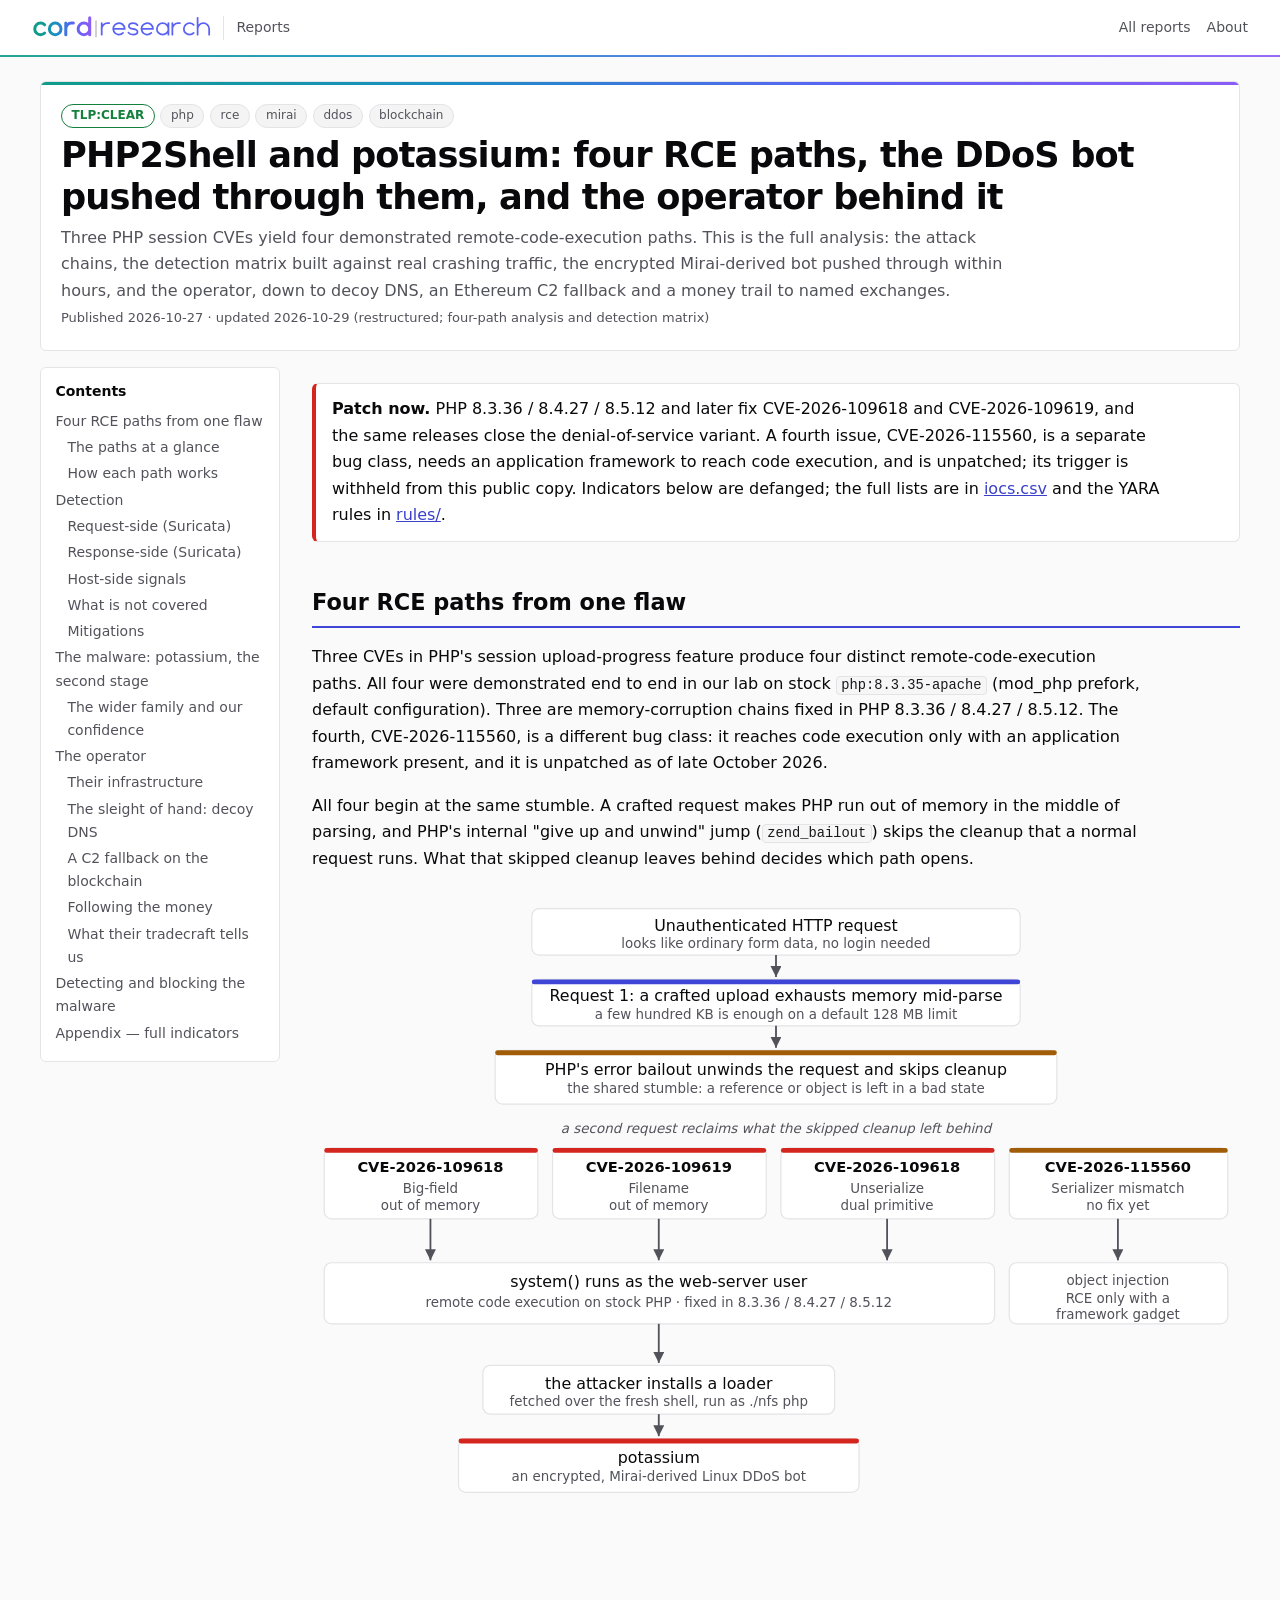
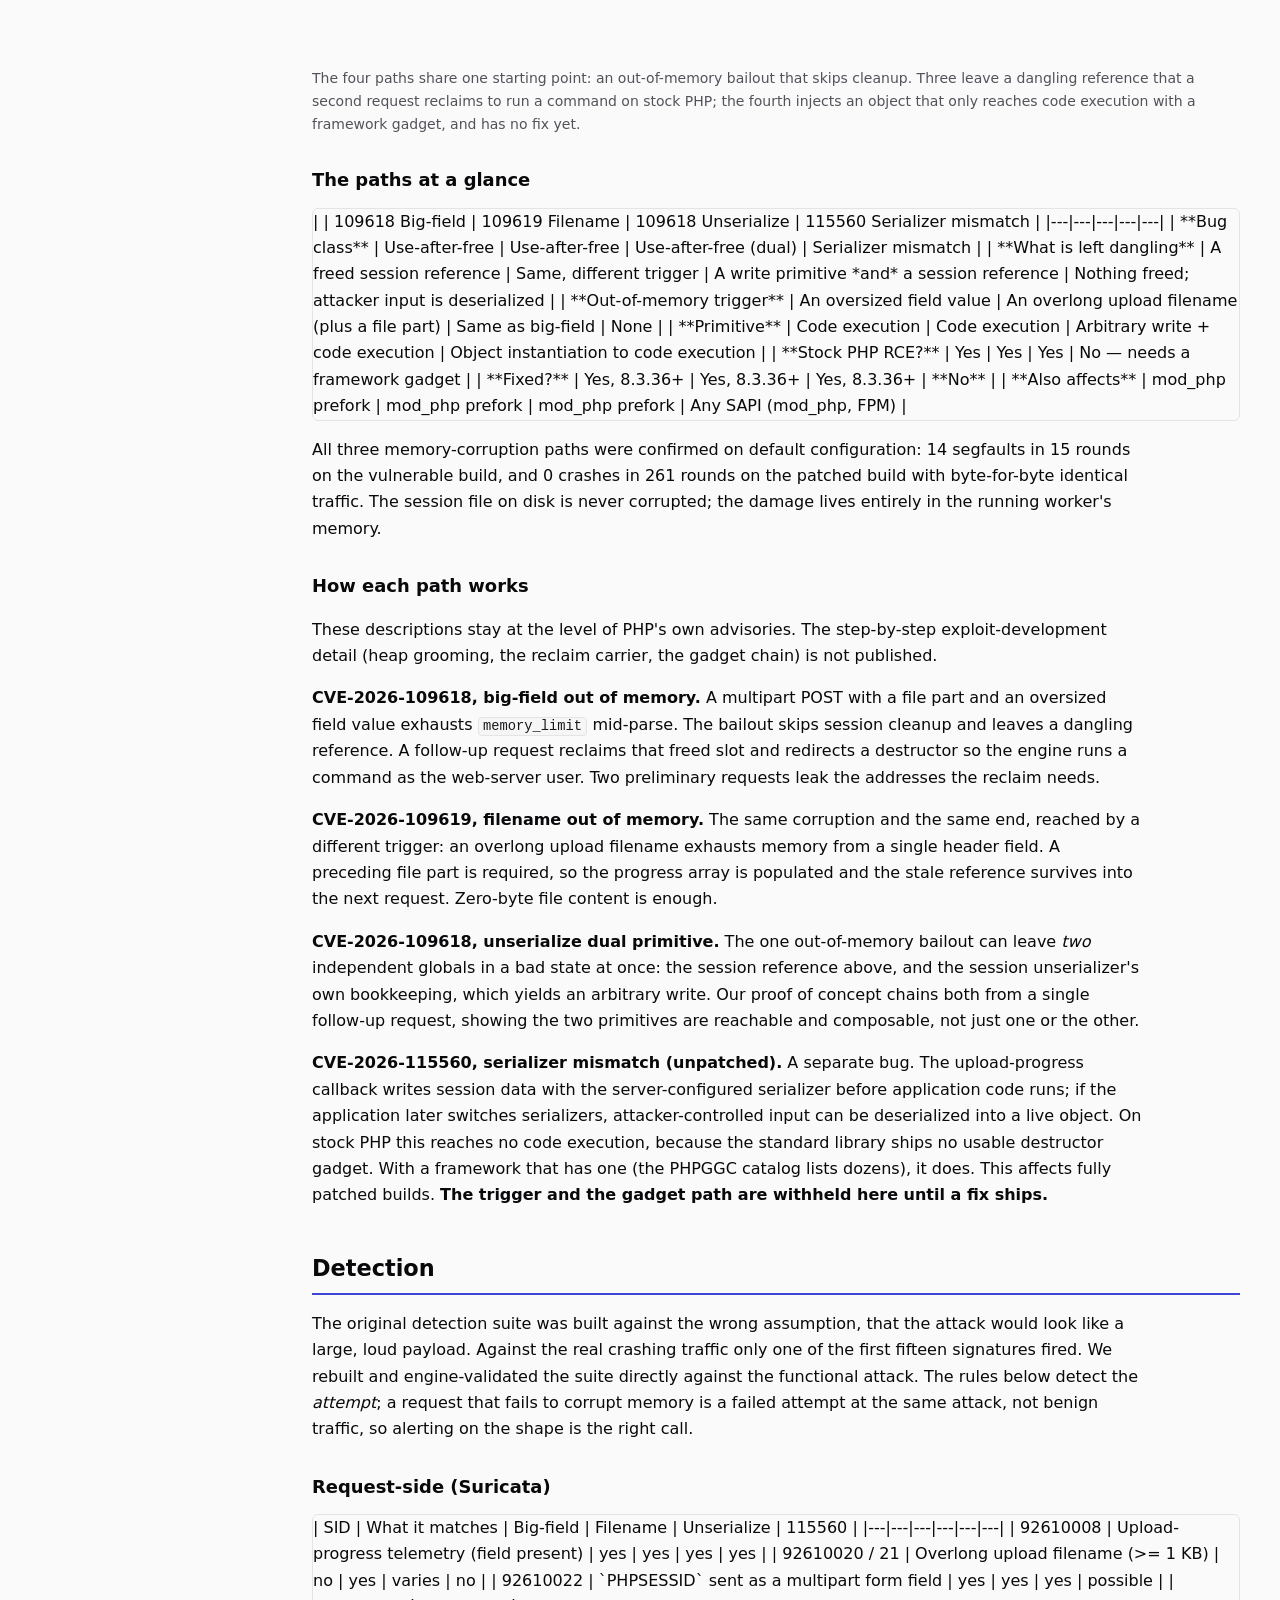
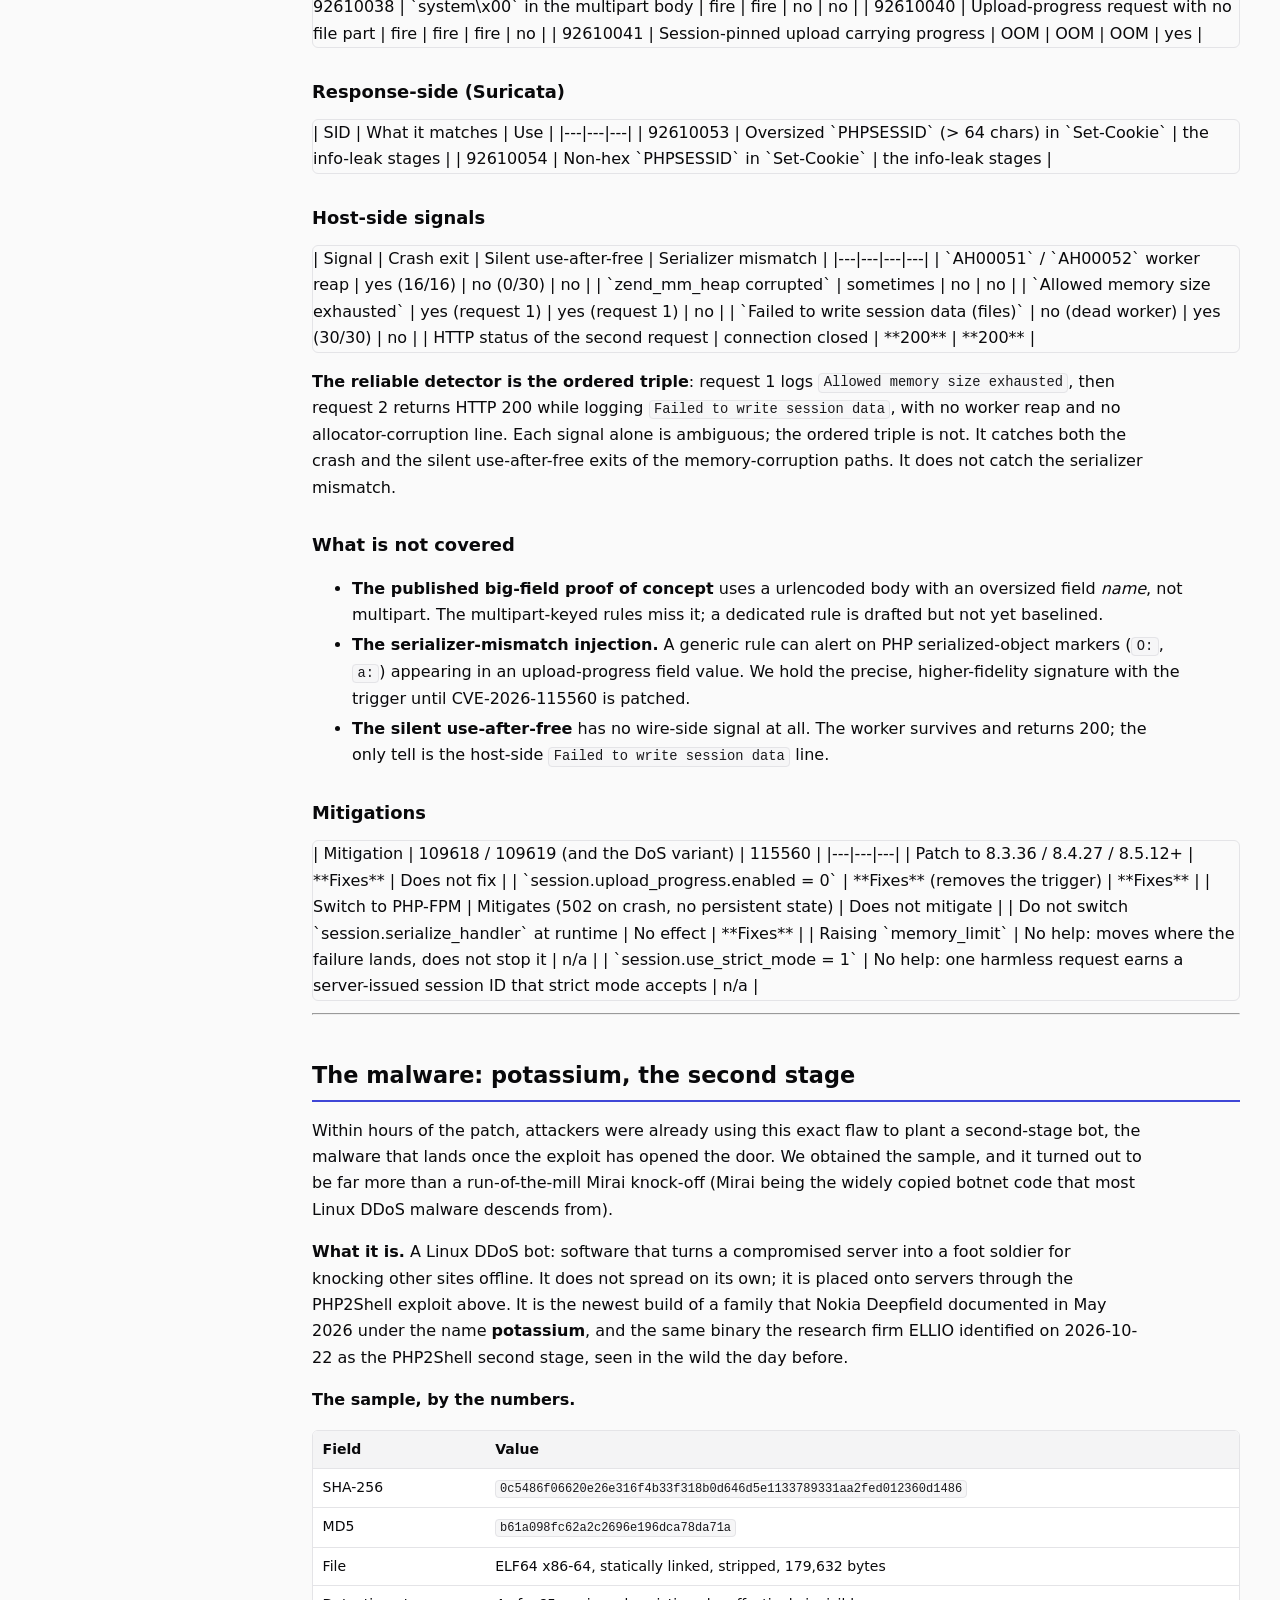
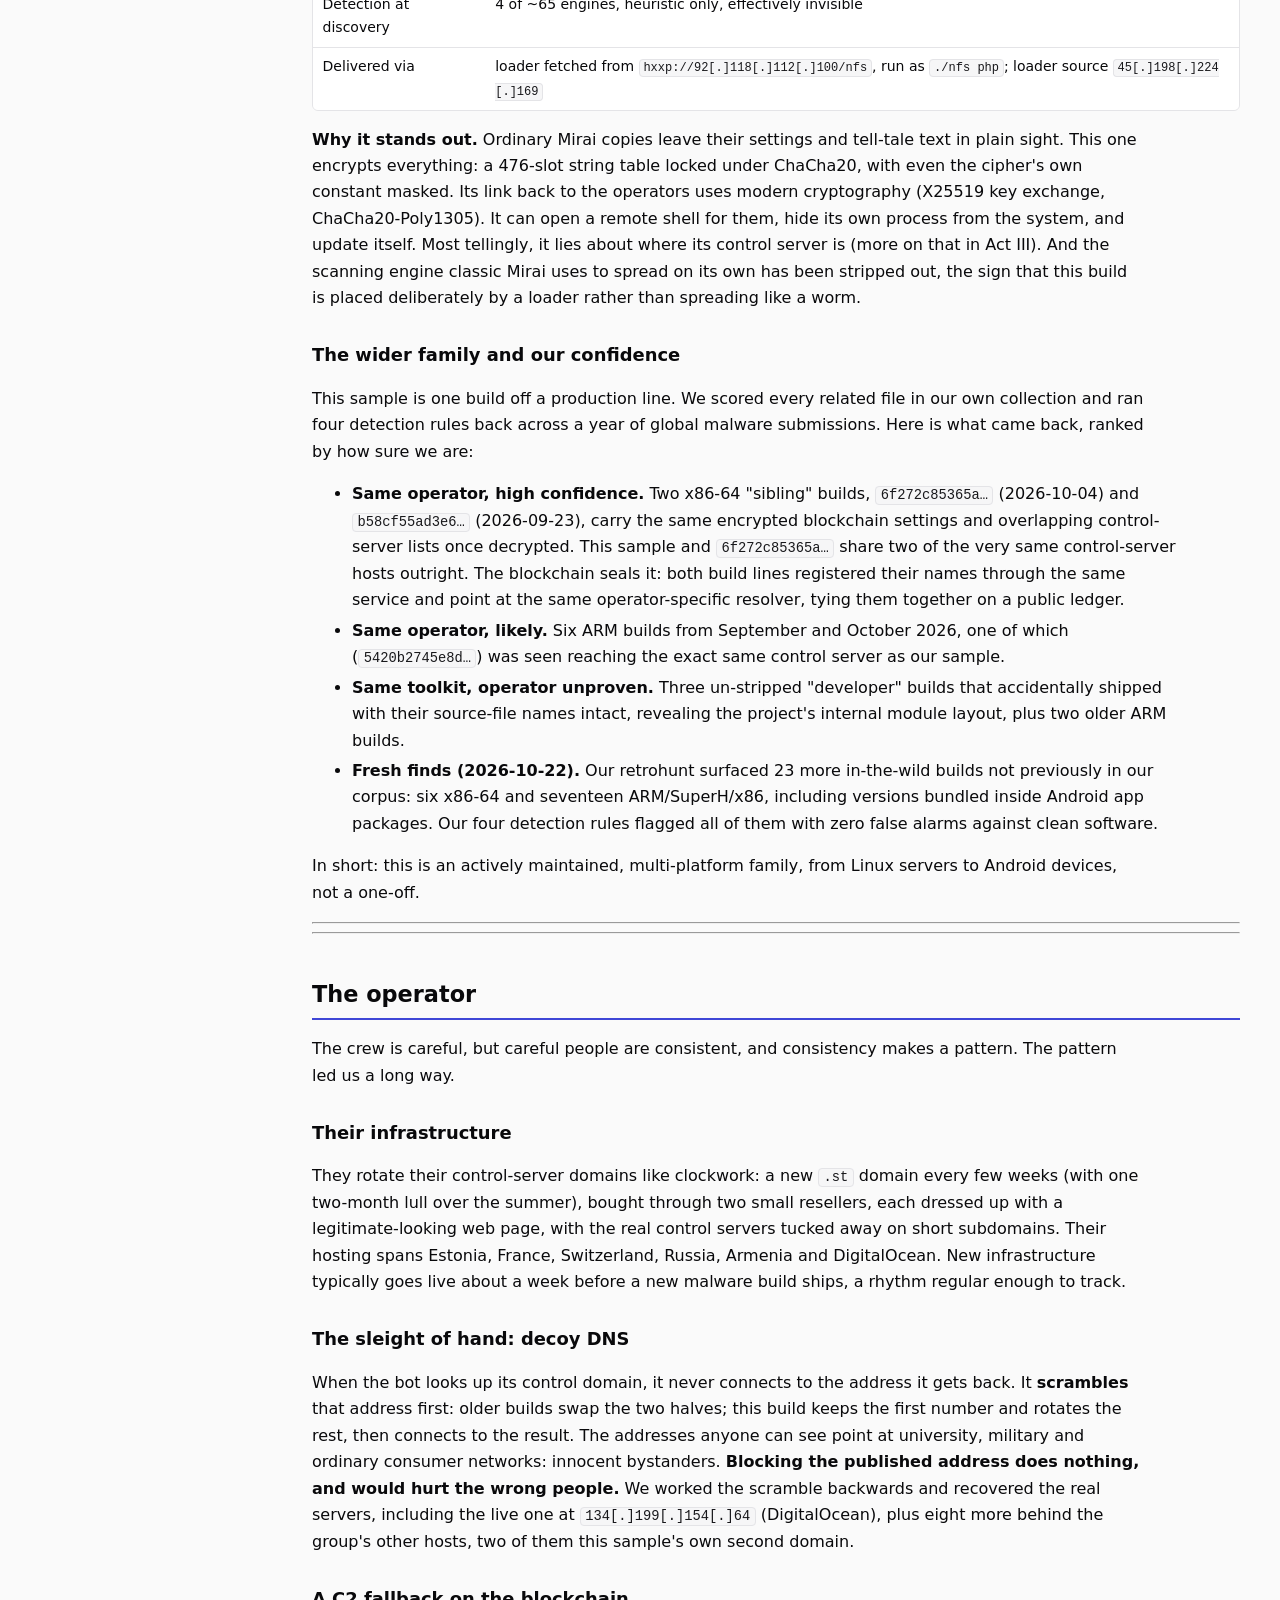
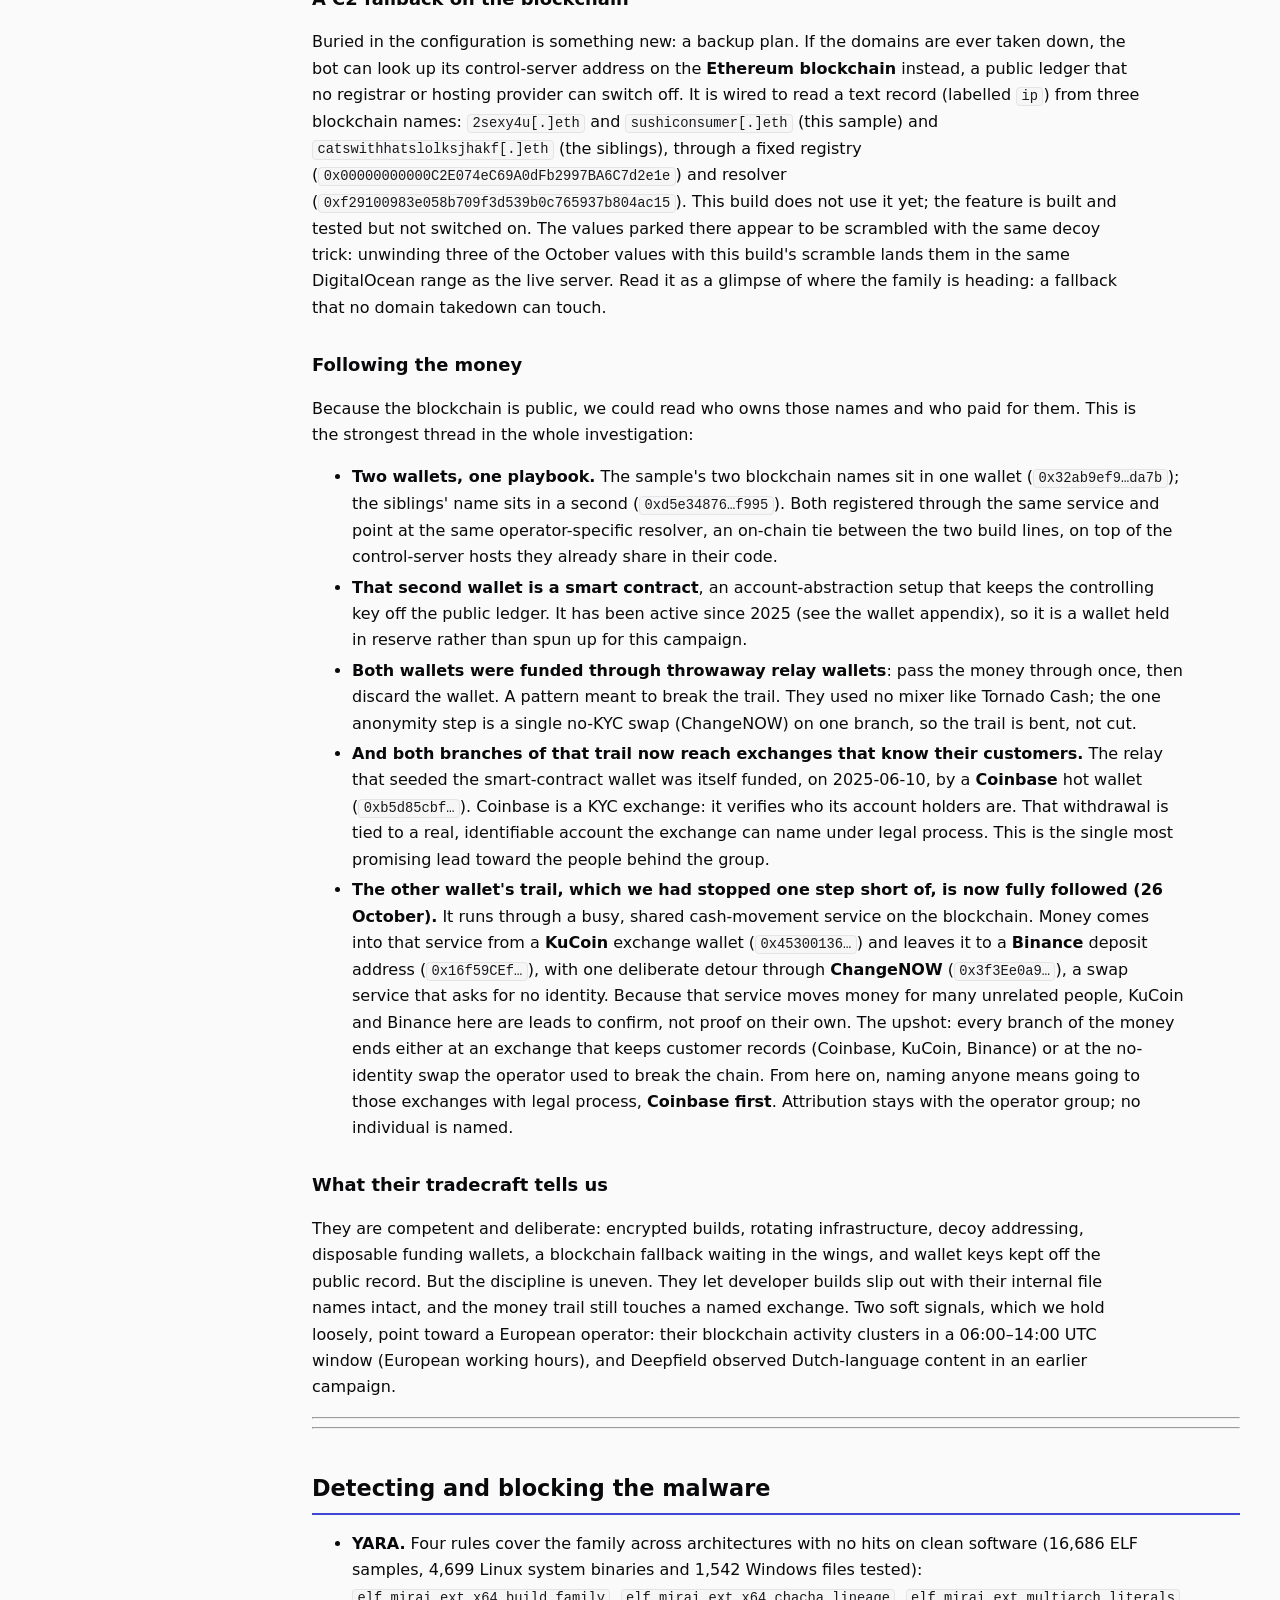
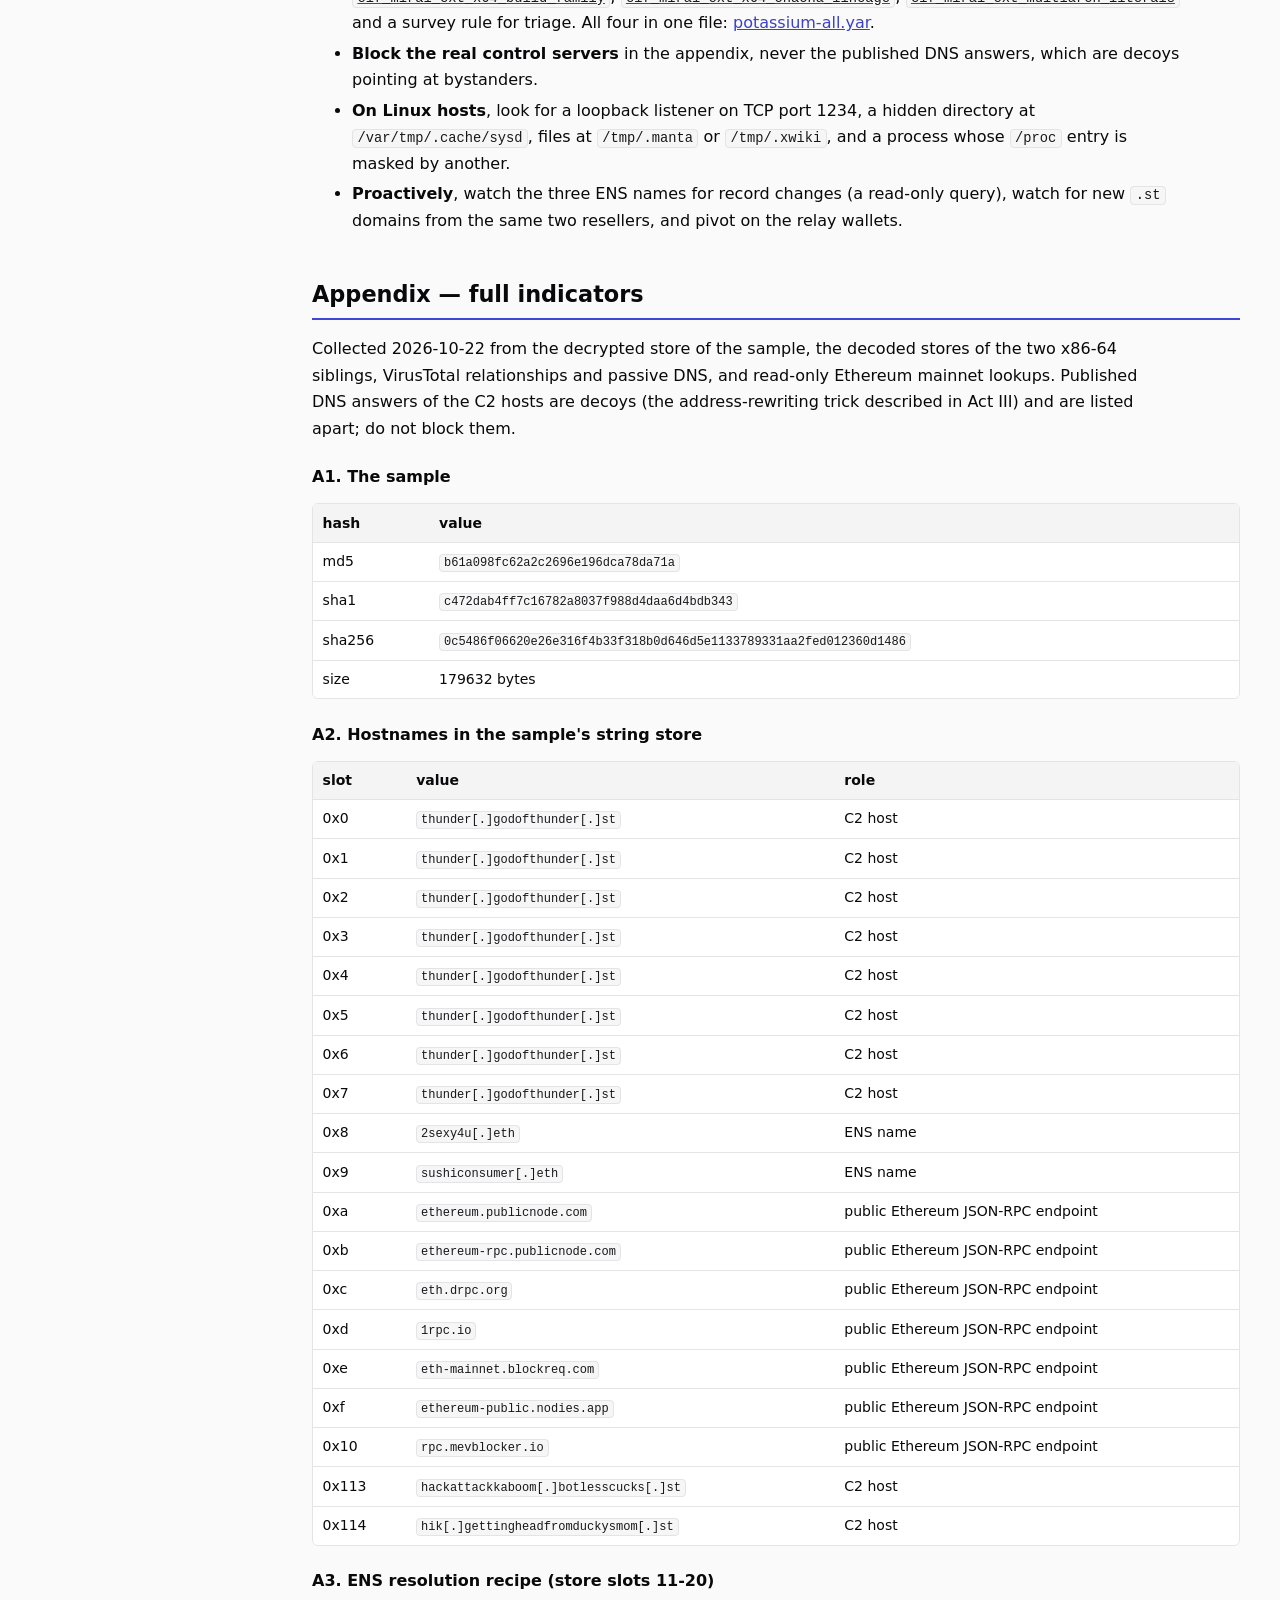
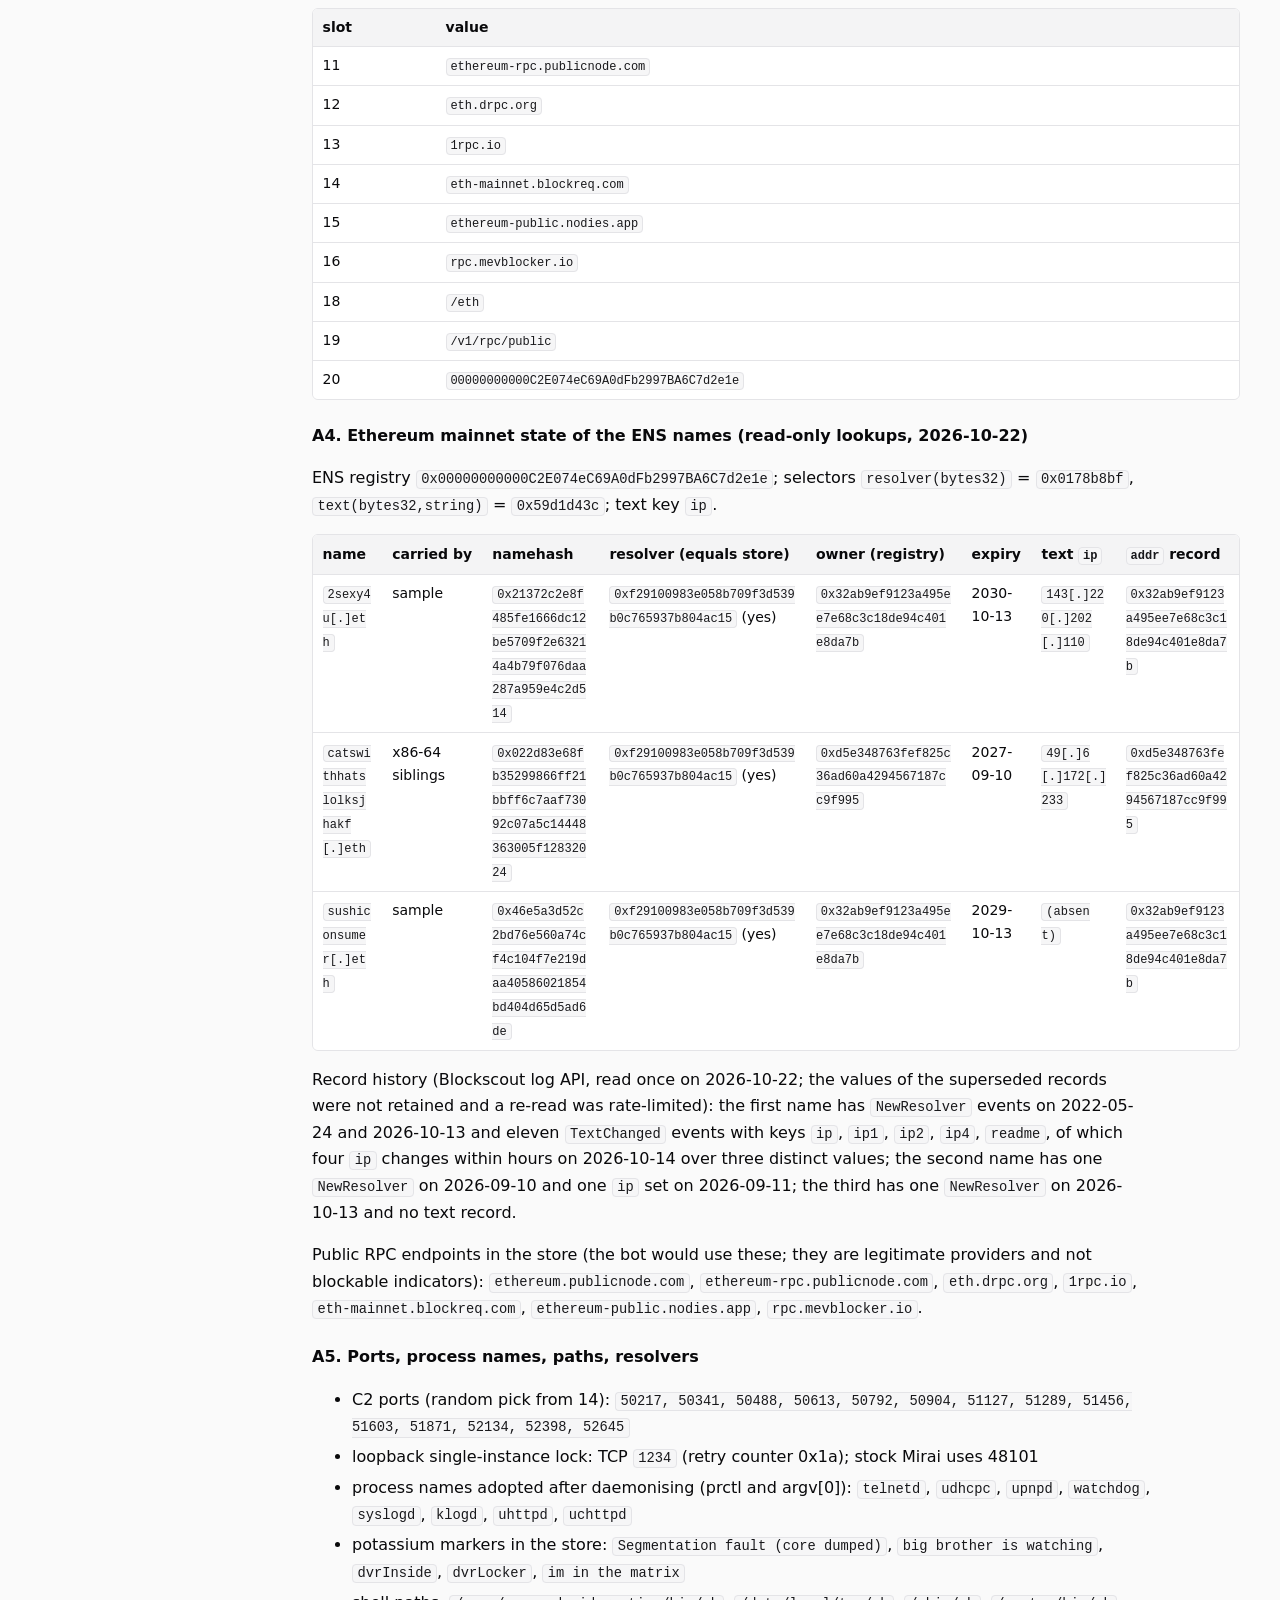
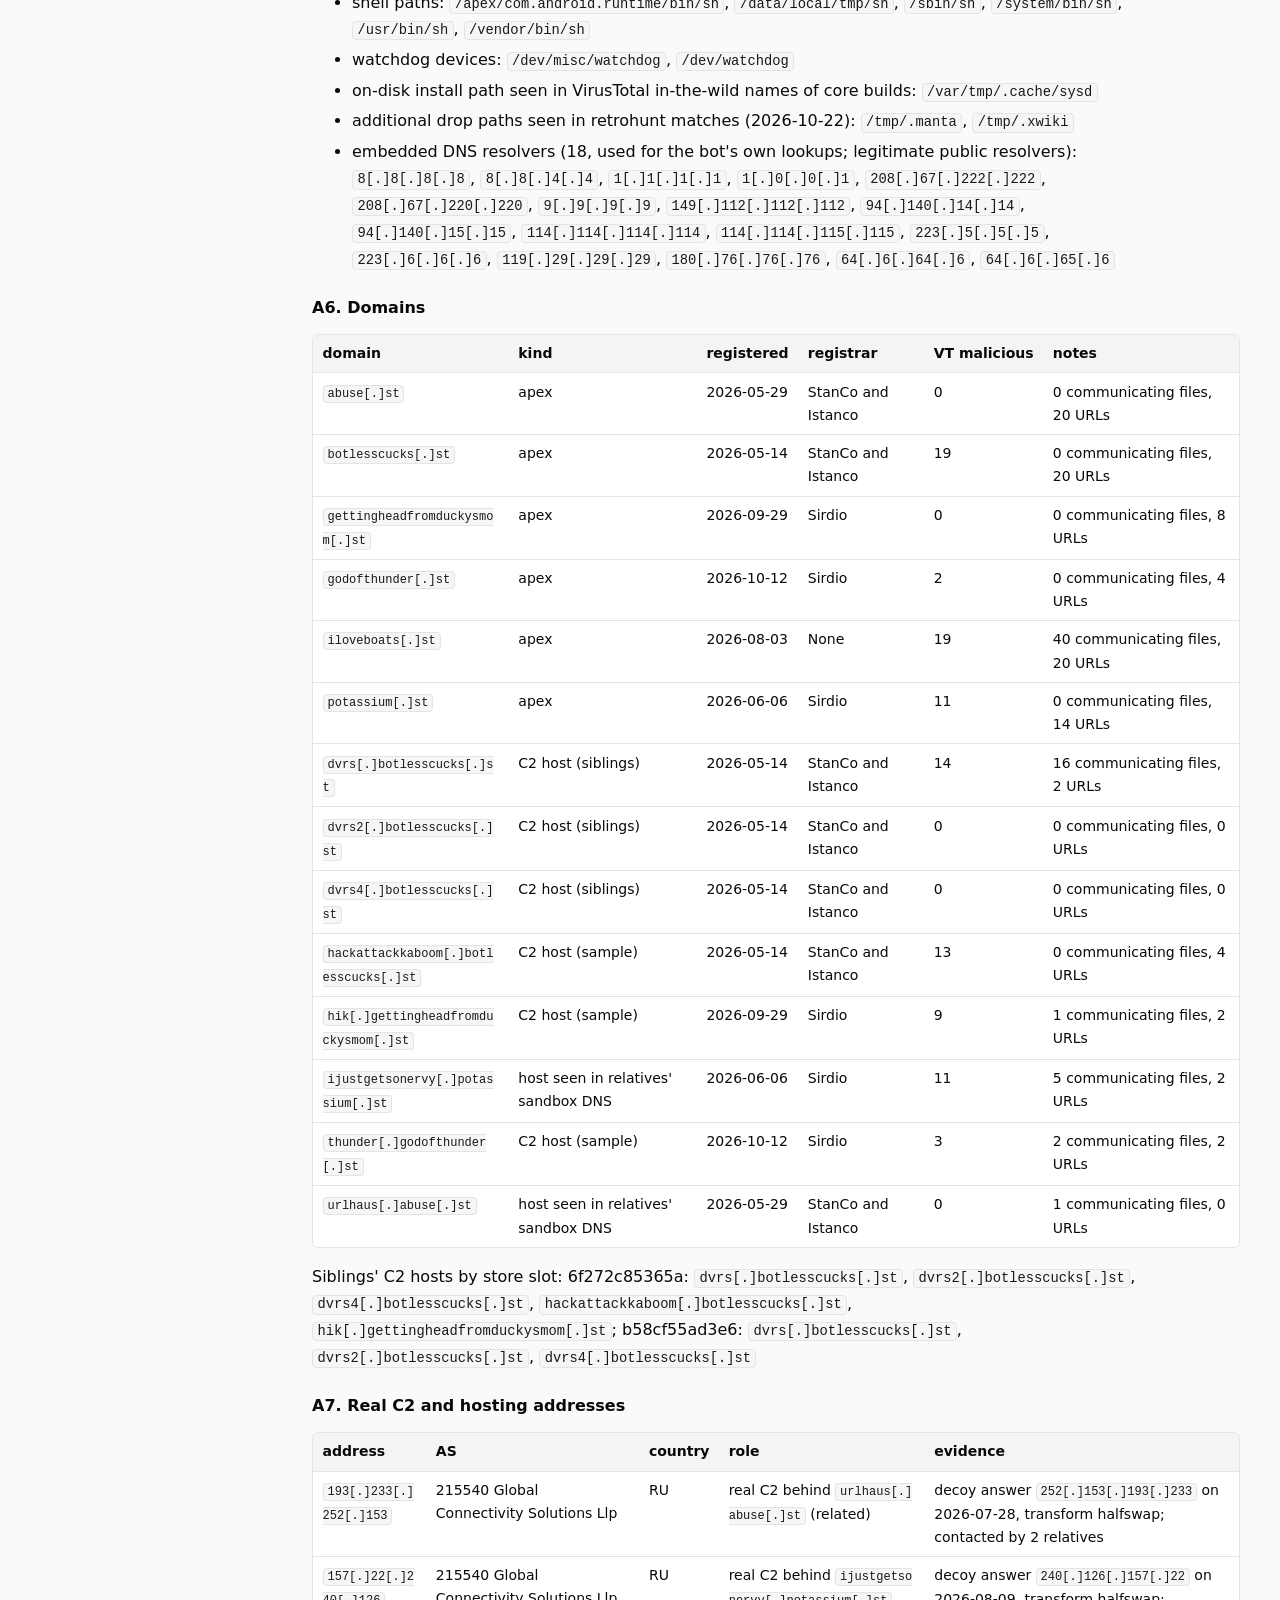
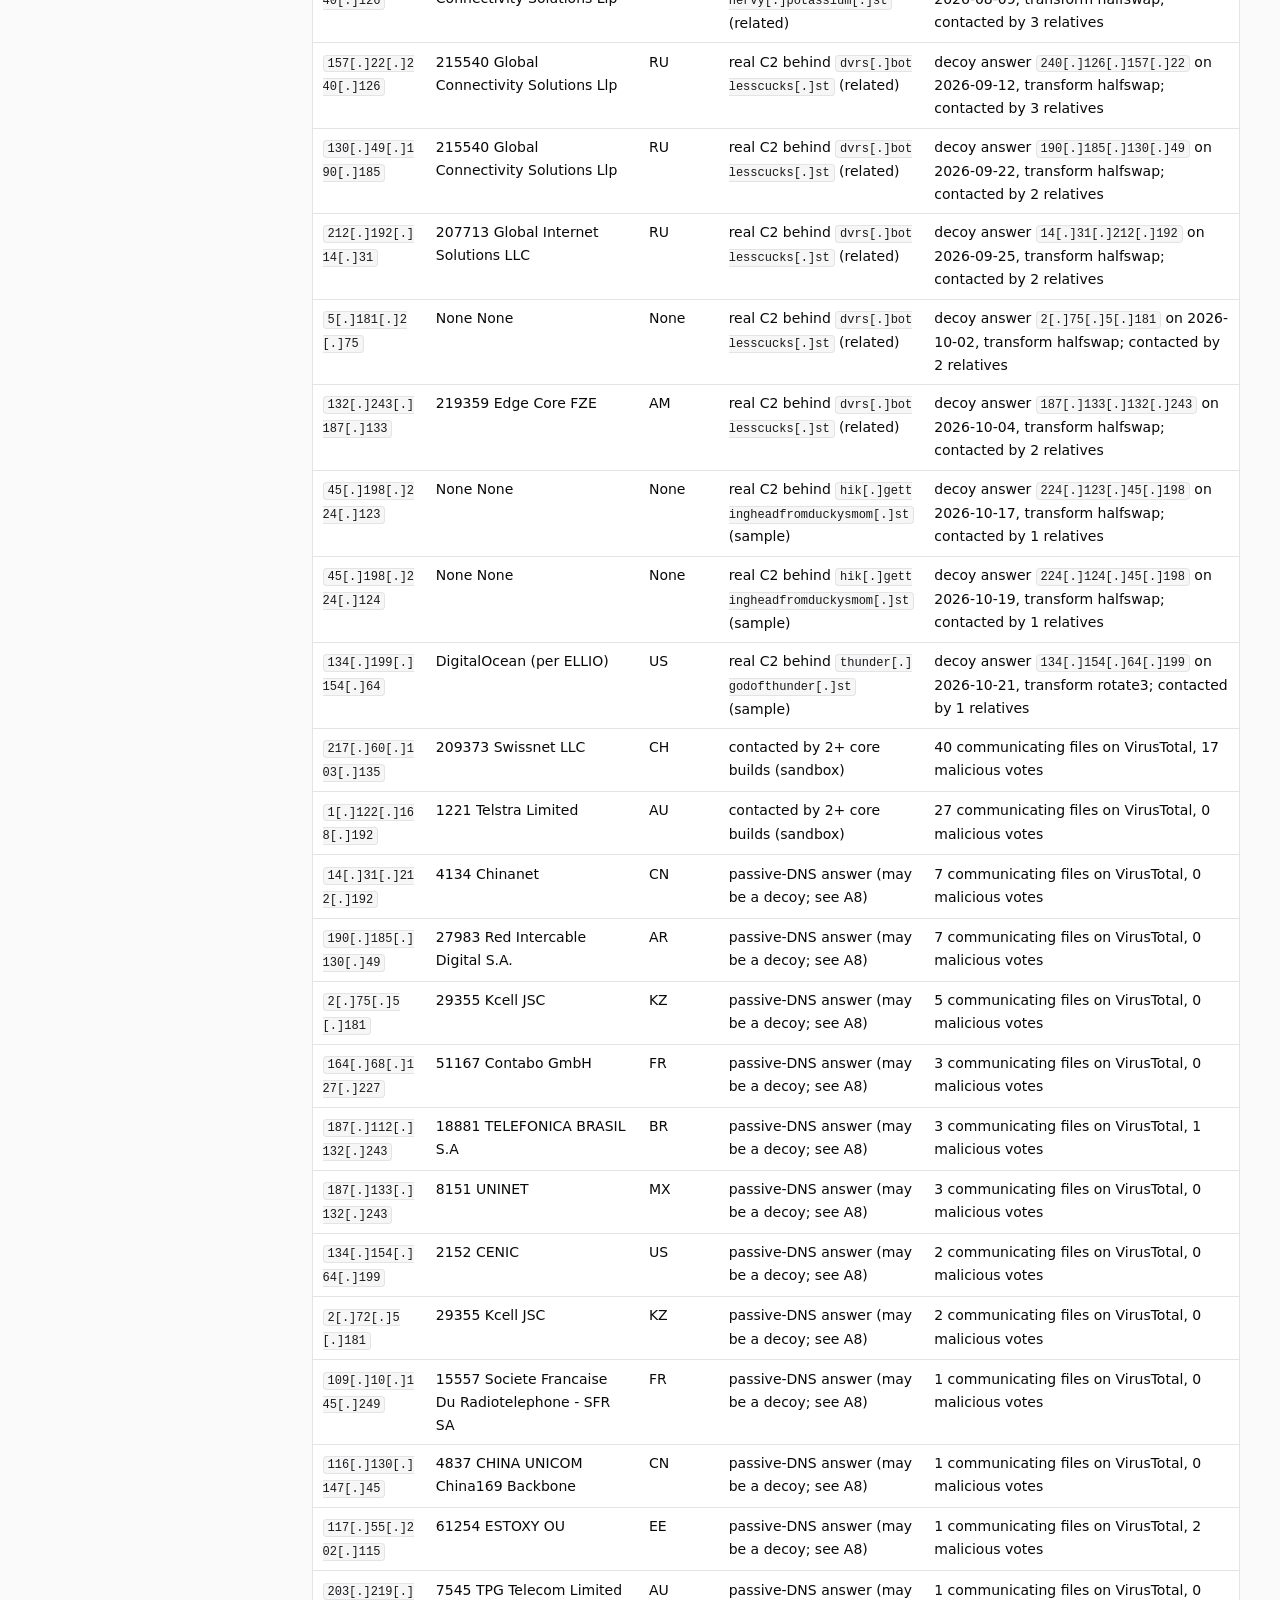
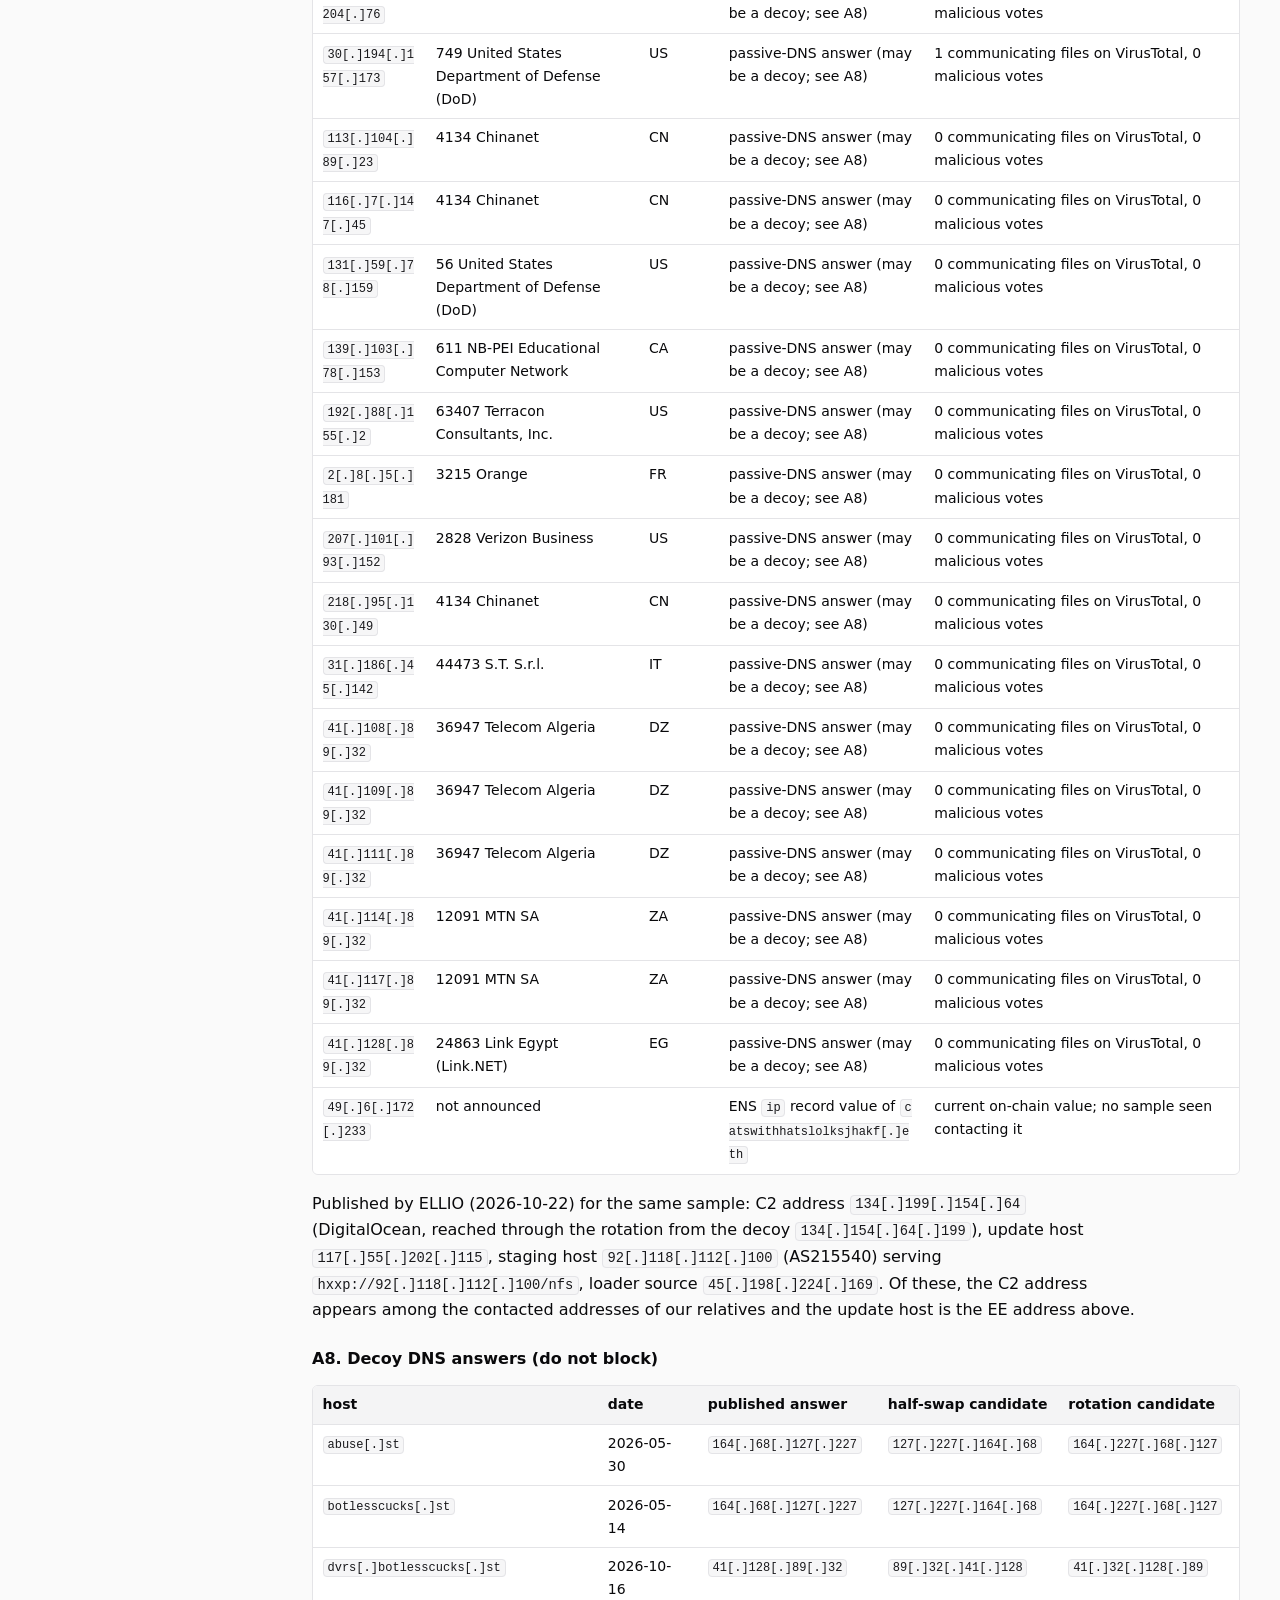
==== commit cd438070: "Restructure PHP2Shell report; lead Steam-lure with the malware analysis PHP2Shell: rebuilt around th" ====
--- a/reports/2026-10-php2shell-potassium/index.html
+++ b/reports/2026-10-php2shell-potassium/index.html
@@ -3,8 +3,8 @@
 <head>
 <meta charset="utf-8">
 <meta name="viewport" content="width=device-width,initial-scale=1">
-<title>From a PHP flaw to a global botnet: PHP2Shell and the potassium Mirai lineage | CORD Reports</title>
-<meta name="description" content="Executive debrief, full technical edition. Two critical PHP session flaws turned into remote code execution on default installs, the encrypted Mirai-derived DDoS bot pushed through them within hours, and the operator behind it, down to decoy DNS, an Ethereum C2 fallback and a money trail to named exchanges.">
+<title>PHP2Shell and potassium: four RCE paths, the DDoS bot pushed through them, and the operator behind it | CORD Reports</title>
+<meta name="description" content="Three PHP session CVEs yield four demonstrated remote-code-execution paths. This is the full analysis: the attack chains, the detection matrix built against real crashing traffic, the encrypted Mirai-derived bot pushed through within hours, and the operator, down to decoy DNS, an Ethereum C2 fallback and a money trail to named exchanges.">
 <link rel="icon" href="../../assets/mark.svg" type="image/svg+xml">
 <link rel="stylesheet" href="../../assets/tokens.css">
 <link rel="stylesheet" href="../../assets/site.css">
@@ -17,29 +17,32 @@
 </div></header>
 <main class="wrap report">
 <section class="hero">
-<div class="meta"><span class="pill tlp">TLP:CLEAR</span><span class="pill">php</span><span class="pill">mirai</span><span class="pill">ddos</span><span class="pill">linux</span><span class="pill">blockchain</span></div>
-<h1>From a PHP flaw to a global botnet: PHP2Shell and the potassium Mirai lineage</h1>
-<p class="sub">Executive debrief, full technical edition. Two critical PHP session flaws turned into remote code execution on default installs, the encrypted Mirai-derived DDoS bot pushed through them within hours, and the operator behind it, down to decoy DNS, an Ethereum C2 fallback and a money trail to named exchanges.</p>
-<p class="sub small">Published 2026-10-27 &middot; updated 2026-10-29 (full technical edition)</p>
+<div class="meta"><span class="pill tlp">TLP:CLEAR</span><span class="pill">php</span><span class="pill">rce</span><span class="pill">mirai</span><span class="pill">ddos</span><span class="pill">blockchain</span></div>
+<h1>PHP2Shell and potassium: four RCE paths, the DDoS bot pushed through them, and the operator behind it</h1>
+<p class="sub">Three PHP session CVEs yield four demonstrated remote-code-execution paths. This is the full analysis: the attack chains, the detection matrix built against real crashing traffic, the encrypted Mirai-derived bot pushed through within hours, and the operator, down to decoy DNS, an Ethereum C2 fallback and a money trail to named exchanges.</p>
+<p class="sub small">Published 2026-10-27 &middot; updated 2026-10-29 (restructured; four-path analysis and detection matrix)</p>
 </section>
 <div class="cols">
 <aside class="toc"><div class="toc-in"><div class="toc-h">Contents</div><div class="toc">
 <ul>
-<li><a href="#act-i-the-exploit-php2shell-cve-2026-109618-cve-2026-109619">Act I — The exploit: PHP2Shell (CVE-2026-109618 / CVE-2026-109619)</a><ul>
-<li><a href="#what-the-lab-proved">What the lab proved</a></li>
-<li><a href="#vulnerability-reality-the-amplification-mechanism">Vulnerability reality: the amplification mechanism</a></li>
-<li><a href="#the-two-request-attack-sequence">The two-request attack sequence</a></li>
-<li><a href="#lab-reproduction-and-validation">Lab reproduction and validation</a></li>
-<li><a href="#how-we-got-here-investigation-milestones">How we got here: investigation milestones</a></li>
-<li><a href="#from-crash-to-code-execution-four-demonstrated-rce-chains">From crash to code execution: four demonstrated RCE chains</a></li>
-<li><a href="#lab-notes-from-crash-to-controlled-reclaim-patched-cves">Lab notes: from crash to controlled reclaim (patched CVEs)</a></li>
+<li><a href="#four-rce-paths-from-one-flaw">Four RCE paths from one flaw</a><ul>
+<li><a href="#the-paths-at-a-glance">The paths at a glance</a></li>
+<li><a href="#how-each-path-works">How each path works</a></li>
 </ul>
 </li>
-<li><a href="#act-ii-the-payload-we-caught-in-the-wild">Act II — The payload we caught in the wild</a><ul>
+<li><a href="#detection">Detection</a><ul>
+<li><a href="#request-side-suricata">Request-side (Suricata)</a></li>
+<li><a href="#response-side-suricata">Response-side (Suricata)</a></li>
+<li><a href="#host-side-signals">Host-side signals</a></li>
+<li><a href="#what-is-not-covered">What is not covered</a></li>
+<li><a href="#mitigations">Mitigations</a></li>
+</ul>
+</li>
+<li><a href="#the-malware-potassium-the-second-stage">The malware: potassium, the second stage</a><ul>
 <li><a href="#the-wider-family-and-our-confidence">The wider family and our confidence</a></li>
 </ul>
 </li>
-<li><a href="#act-iii-the-operator">Act III — The operator</a><ul>
+<li><a href="#the-operator">The operator</a><ul>
 <li><a href="#their-infrastructure">Their infrastructure</a></li>
 <li><a href="#the-sleight-of-hand-decoy-dns">The sleight of hand: decoy DNS</a></li>
 <li><a href="#a-c2-fallback-on-the-blockchain">A C2 fallback on the blockchain</a></li>
@@ -47,33 +50,31 @@
 <li><a href="#what-their-tradecraft-tells-us">What their tradecraft tells us</a></li>
 </ul>
 </li>
-<li><a href="#what-to-do-about-it">What to do about it</a><ul>
-<li><a href="#detect-the-exploitation">Detect the exploitation</a></li>
-<li><a href="#detect-the-malware">Detect the malware</a></li>
-<li><a href="#block-and-hunt-the-infrastructure">Block and hunt the infrastructure</a></li>
-</ul>
-</li>
+<li><a href="#detecting-and-blocking-the-malware">Detecting and blocking the malware</a></li>
 <li><a href="#appendix-full-indicators">Appendix — full indicators</a></li>
 </ul>
 </div>
 </div></aside>
 <details class="toc-m"><summary>Contents</summary><div class="toc">
 <ul>
-<li><a href="#act-i-the-exploit-php2shell-cve-2026-109618-cve-2026-109619">Act I — The exploit: PHP2Shell (CVE-2026-109618 / CVE-2026-109619)</a><ul>
-<li><a href="#what-the-lab-proved">What the lab proved</a></li>
-<li><a href="#vulnerability-reality-the-amplification-mechanism">Vulnerability reality: the amplification mechanism</a></li>
-<li><a href="#the-two-request-attack-sequence">The two-request attack sequence</a></li>
-<li><a href="#lab-reproduction-and-validation">Lab reproduction and validation</a></li>
-<li><a href="#how-we-got-here-investigation-milestones">How we got here: investigation milestones</a></li>
-<li><a href="#from-crash-to-code-execution-four-demonstrated-rce-chains">From crash to code execution: four demonstrated RCE chains</a></li>
-<li><a href="#lab-notes-from-crash-to-controlled-reclaim-patched-cves">Lab notes: from crash to controlled reclaim (patched CVEs)</a></li>
+<li><a href="#four-rce-paths-from-one-flaw">Four RCE paths from one flaw</a><ul>
+<li><a href="#the-paths-at-a-glance">The paths at a glance</a></li>
+<li><a href="#how-each-path-works">How each path works</a></li>
 </ul>
 </li>
-<li><a href="#act-ii-the-payload-we-caught-in-the-wild">Act II — The payload we caught in the wild</a><ul>
+<li><a href="#detection">Detection</a><ul>
+<li><a href="#request-side-suricata">Request-side (Suricata)</a></li>
+<li><a href="#response-side-suricata">Response-side (Suricata)</a></li>
+<li><a href="#host-side-signals">Host-side signals</a></li>
+<li><a href="#what-is-not-covered">What is not covered</a></li>
+<li><a href="#mitigations">Mitigations</a></li>
+</ul>
+</li>
+<li><a href="#the-malware-potassium-the-second-stage">The malware: potassium, the second stage</a><ul>
 <li><a href="#the-wider-family-and-our-confidence">The wider family and our confidence</a></li>
 </ul>
 </li>
-<li><a href="#act-iii-the-operator">Act III — The operator</a><ul>
+<li><a href="#the-operator">The operator</a><ul>
 <li><a href="#their-infrastructure">Their infrastructure</a></li>
 <li><a href="#the-sleight-of-hand-decoy-dns">The sleight of hand: decoy DNS</a></li>
 <li><a href="#a-c2-fallback-on-the-blockchain">A C2 fallback on the blockchain</a></li>
@@ -81,79 +82,242 @@
 <li><a href="#what-their-tradecraft-tells-us">What their tradecraft tells us</a></li>
 </ul>
 </li>
-<li><a href="#what-to-do-about-it">What to do about it</a><ul>
-<li><a href="#detect-the-exploitation">Detect the exploitation</a></li>
-<li><a href="#detect-the-malware">Detect the malware</a></li>
-<li><a href="#block-and-hunt-the-infrastructure">Block and hunt the infrastructure</a></li>
-</ul>
-</li>
+<li><a href="#detecting-and-blocking-the-malware">Detecting and blocking the malware</a></li>
 <li><a href="#appendix-full-indicators">Appendix — full indicators</a></li>
 </ul>
 </div>
 </details>
-<article class="prose"><div class="cards">
-<div class="card"><div class="k">RCE chains demonstrated</div><div class="v">4</div></div>
-<div class="card"><div class="k">Detection at discovery</div><div class="v">4 / ~65</div></div>
-<div class="card"><div class="k">Related builds found</div><div class="v">36+</div></div>
-<div class="card"><div class="k">Real C2 servers recovered</div><div class="v">9</div></div>
-<div class="card"><div class="k">YARA false positives on clean software</div><div class="v">0</div></div>
+<article class="prose"><div class="callout bad">
+<p><strong>Patch now.</strong> PHP 8.3.36 / 8.4.27 / 8.5.12 and later fix CVE-2026-109618 and
+CVE-2026-109619, and the same releases close the denial-of-service variant. A fourth
+issue, CVE-2026-115560, is a separate bug class, needs an application framework to reach
+code execution, and is unpatched; its trigger is withheld from this public copy. Indicators
+below are defanged; the full lists are in <a href="iocs.csv">iocs.csv</a> and the YARA rules in
+<a href="rules/potassium-all.yar">rules/</a>.</p>
+</div>
+<h2 id="four-rce-paths-from-one-flaw">Four RCE paths from one flaw<a class="headerlink" href="#four-rce-paths-from-one-flaw" title="Permanent link">#</a></h2>
+<p>Three CVEs in PHP's session upload-progress feature produce four distinct
+remote-code-execution paths. All four were demonstrated end to end in our lab on stock
+<code>php:8.3.35-apache</code> (mod_php prefork, default configuration). Three are memory-corruption
+chains fixed in PHP 8.3.36 / 8.4.27 / 8.5.12. The fourth, CVE-2026-115560, is a different
+bug class: it reaches code execution only with an application framework present, and it is
+unpatched as of late October 2026.</p>
+<p>All four begin at the same stumble. A crafted request makes PHP run out of memory in the
+middle of parsing, and PHP's internal "give up and unwind" jump (<code>zend_bailout</code>) skips the
+cleanup that a normal request runs. What that skipped cleanup leaves behind decides which
+path opens.</p>
+<figure class="diagram">
+<svg viewBox="0 0 760 620" xmlns="http://www.w3.org/2000/svg" role="img" aria-labelledby="d-t d-d" class="chaindiag" font-family="var(--font-sans)">
+<title id="d-t">PHP2Shell: four RCE paths from one out-of-memory bailout</title>
+<desc id="d-d">A crafted upload makes PHP run out of memory mid-parse; the bailout skips session cleanup. Three patched paths reclaim a dangling reference to run a command on stock PHP; a fourth, unpatched path injects an object that needs a framework gadget. The attacker then installs the potassium DDoS bot.</desc>
+<style>
+.chaindiag text{fill:var(--fg);font-size:13px}
+.chaindiag .sub{fill:var(--muted);font-size:11px}
+.chaindiag .cve{font-size:12px;font-weight:600}
+.chaindiag .box{fill:var(--surface);stroke:var(--line)}
+.chaindiag .edge{stroke:var(--muted);stroke-width:1.5;fill:none;marker-end:url(#arh)}
+.chaindiag .bar{height:4px}
+.chaindiag .lbl{fill:var(--muted);font-size:11px;font-style:italic}
+</style>
+<defs><marker id="arh" markerWidth="8" markerHeight="8" refX="6" refY="3" orient="auto"><path d="M0,0 L6,3 L0,6 Z" fill="var(--muted)"/></marker></defs>
+
+<!-- spine -->
+<rect class="box" x="180" y="12" width="400" height="38" rx="6"/>
+<text x="380" y="30" text-anchor="middle">Unauthenticated HTTP request</text>
+<text x="380" y="44" text-anchor="middle" class="sub">looks like ordinary form data, no login needed</text>
+<path class="edge" d="M380,50 L380,68"/>
+
+<rect class="box" x="180" y="70" width="400" height="38" rx="6"/>
+<rect x="180" y="70" width="400" height="4" rx="2" fill="var(--accent)"/>
+<text x="380" y="88" text-anchor="middle">Request 1: a crafted upload exhausts memory mid-parse</text>
+<text x="380" y="102" text-anchor="middle" class="sub">a few hundred KB is enough on a default 128 MB limit</text>
+<path class="edge" d="M380,108 L380,126"/>
+
+<rect class="box" x="150" y="128" width="460" height="44" rx="6"/>
+<rect x="150" y="128" width="460" height="4" rx="2" fill="var(--warn)"/>
+<text x="380" y="148" text-anchor="middle">PHP's error bailout unwinds the request and skips cleanup</text>
+<text x="380" y="163" text-anchor="middle" class="sub">the shared stumble: a reference or object is left in a bad state</text>
+
+<text x="380" y="196" text-anchor="middle" class="lbl">a second request reclaims what the skipped cleanup left behind</text>
+
+<!-- four paths -->
+<g>
+<rect class="box" x="10" y="208" width="175" height="58" rx="6"/>
+<rect x="10" y="208" width="175" height="4" rx="2" fill="var(--bad)"/>
+<text x="97" y="228" text-anchor="middle" class="cve">CVE-2026-109618</text>
+<text x="97" y="245" text-anchor="middle" class="sub">Big-field</text>
+<text x="97" y="259" text-anchor="middle" class="sub">out of memory</text>
+
+<rect class="box" x="197" y="208" width="175" height="58" rx="6"/>
+<rect x="197" y="208" width="175" height="4" rx="2" fill="var(--bad)"/>
+<text x="284" y="228" text-anchor="middle" class="cve">CVE-2026-109619</text>
+<text x="284" y="245" text-anchor="middle" class="sub">Filename</text>
+<text x="284" y="259" text-anchor="middle" class="sub">out of memory</text>
+
+<rect class="box" x="384" y="208" width="175" height="58" rx="6"/>
+<rect x="384" y="208" width="175" height="4" rx="2" fill="var(--bad)"/>
+<text x="471" y="228" text-anchor="middle" class="cve">CVE-2026-109618</text>
+<text x="471" y="245" text-anchor="middle" class="sub">Unserialize</text>
+<text x="471" y="259" text-anchor="middle" class="sub">dual primitive</text>
+
+<rect class="box" x="571" y="208" width="179" height="58" rx="6"/>
+<rect x="571" y="208" width="179" height="4" rx="2" fill="var(--warn)"/>
+<text x="660" y="228" text-anchor="middle" class="cve">CVE-2026-115560</text>
+<text x="660" y="245" text-anchor="middle" class="sub">Serializer mismatch</text>
+<text x="660" y="259" text-anchor="middle" class="sub">no fix yet</text>
+</g>
+
+<path class="edge" d="M97,266 L97,300"/>
+<path class="edge" d="M284,266 L284,300"/>
+<path class="edge" d="M471,266 L471,300"/>
+<path class="edge" d="M660,266 L660,300"/>
+
+<!-- outcomes -->
+<rect class="box" x="10" y="302" width="549" height="50" rx="6"/>
+<text x="284" y="322" text-anchor="middle">system() runs as the web-server user</text>
+<text x="284" y="338" text-anchor="middle" class="sub">remote code execution on stock PHP &#183; fixed in 8.3.36 / 8.4.27 / 8.5.12</text>
+
+<rect class="box" x="571" y="302" width="179" height="50" rx="6"/>
+<text x="660" y="320" text-anchor="middle" class="sub">object injection</text>
+<text x="660" y="335" text-anchor="middle" class="sub">RCE only with a</text>
+<text x="660" y="348" text-anchor="middle" class="sub">framework gadget</text>
+
+<path class="edge" d="M284,352 L284,384"/>
+
+<!-- aftermath -->
+<rect class="box" x="140" y="386" width="288" height="40" rx="6"/>
+<text x="284" y="405" text-anchor="middle">the attacker installs a loader</text>
+<text x="284" y="419" text-anchor="middle" class="sub">fetched over the fresh shell, run as ./nfs php</text>
+<path class="edge" d="M284,426 L284,444"/>
+
+<rect class="box" x="120" y="446" width="328" height="44" rx="6"/>
+<rect x="120" y="446" width="328" height="4" rx="2" fill="var(--bad)"/>
+<text x="284" y="466" text-anchor="middle">potassium</text>
+<text x="284" y="481" text-anchor="middle" class="sub">an encrypted, Mirai-derived Linux DDoS bot</text>
+</svg>
+<figcaption>The four paths share one starting point: an out-of-memory bailout that skips cleanup. Three leave a dangling reference that a second request reclaims to run a command on stock PHP; the fourth injects an object that only reaches code execution with a framework gadget, and has no fix yet.</figcaption>
+</figure>
+
+<h3 id="the-paths-at-a-glance">The paths at a glance<a class="headerlink" href="#the-paths-at-a-glance" title="Permanent link">#</a></h3>
+<div class="tw">
+
+| | 109618 Big-field | 109619 Filename | 109618 Unserialize | 115560 Serializer mismatch |
+|---|---|---|---|---|
+| **Bug class** | Use-after-free | Use-after-free | Use-after-free (dual) | Serializer mismatch |
+| **What is left dangling** | A freed session reference | Same, different trigger | A write primitive *and* a session reference | Nothing freed; attacker input is deserialized |
+| **Out-of-memory trigger** | An oversized field value | An overlong upload filename (plus a file part) | Same as big-field | None |
+| **Primitive** | Code execution | Code execution | Arbitrary write + code execution | Object instantiation to code execution |
+| **Stock PHP RCE?** | Yes | Yes | Yes | No — needs a framework gadget |
+| **Fixed?** | Yes, 8.3.36+ | Yes, 8.3.36+ | Yes, 8.3.36+ | **No** |
+| **Also affects** | mod_php prefork | mod_php prefork | mod_php prefork | Any SAPI (mod_php, FPM) |
+
 </div>
 
-<div class="callout bad">
-<p><strong>Patch now.</strong> PHP 8.3.36 and later fix CVE-2026-109618 and CVE-2026-109619. A further
-issue, CVE-2026-115560, is unpatched; its mechanism is withheld here. Indicators below are
-defanged; machine-readable lists are in <a href="iocs.csv">iocs.csv</a>, and the YARA rules are in
-<a href="rules/potassium-all.yar">rules/</a>.</p>
+<p>All three memory-corruption paths were confirmed on default configuration: 14 segfaults in
+15 rounds on the vulnerable build, and 0 crashes in 261 rounds on the patched build with
+byte-for-byte identical traffic. The session file on disk is never corrupted; the damage
+lives entirely in the running worker's memory.</p>
+<h3 id="how-each-path-works">How each path works<a class="headerlink" href="#how-each-path-works" title="Permanent link">#</a></h3>
+<p>These descriptions stay at the level of PHP's own advisories. The step-by-step
+exploit-development detail (heap grooming, the reclaim carrier, the gadget chain) is not
+published.</p>
+<p><strong>CVE-2026-109618, big-field out of memory.</strong> A multipart POST with a file part and an
+oversized field value exhausts <code>memory_limit</code> mid-parse. The bailout skips session cleanup
+and leaves a dangling reference. A follow-up request reclaims that freed slot and redirects
+a destructor so the engine runs a command as the web-server user. Two preliminary requests
+leak the addresses the reclaim needs.</p>
+<p><strong>CVE-2026-109619, filename out of memory.</strong> The same corruption and the same end, reached
+by a different trigger: an overlong upload filename exhausts memory from a single header
+field. A preceding file part is required, so the progress array is populated and the stale
+reference survives into the next request. Zero-byte file content is enough.</p>
+<p><strong>CVE-2026-109618, unserialize dual primitive.</strong> The one out-of-memory bailout can leave
+<em>two</em> independent globals in a bad state at once: the session reference above, and the
+session unserializer's own bookkeeping, which yields an arbitrary write. Our proof of
+concept chains both from a single follow-up request, showing the two primitives are
+reachable and composable, not just one or the other.</p>
+<p><strong>CVE-2026-115560, serializer mismatch (unpatched).</strong> A separate bug. The upload-progress
+callback writes session data with the server-configured serializer before application code
+runs; if the application later switches serializers, attacker-controlled input can be
+deserialized into a live object. On stock PHP this reaches no code execution, because the
+standard library ships no usable destructor gadget. With a framework that has one (the
+PHPGGC catalog lists dozens), it does. This affects fully patched builds. <strong>The trigger and
+the gadget path are withheld here until a fix ships.</strong></p>
+<h2 id="detection">Detection<a class="headerlink" href="#detection" title="Permanent link">#</a></h2>
+<p>The original detection suite was built against the wrong assumption, that the attack would
+look like a large, loud payload. Against the real crashing traffic only one of the first
+fifteen signatures fired. We rebuilt and engine-validated the suite directly against the
+functional attack. The rules below detect the <em>attempt</em>; a request that fails to corrupt
+memory is a failed attempt at the same attack, not benign traffic, so alerting on the shape
+is the right call.</p>
+<h3 id="request-side-suricata">Request-side (Suricata)<a class="headerlink" href="#request-side-suricata" title="Permanent link">#</a></h3>
+<div class="tw">
+
+| SID | What it matches | Big-field | Filename | Unserialize | 115560 |
+|---|---|---|---|---|---|
+| 92610008 | Upload-progress telemetry (field present) | yes | yes | yes | yes |
+| 92610020 / 21 | Overlong upload filename (>= 1 KB) | no | yes | varies | no |
+| 92610022 | `PHPSESSID` sent as a multipart form field | yes | yes | yes | possible |
+| 92610038 | `system\x00` in the multipart body | fire | fire | no | no |
+| 92610040 | Upload-progress request with no file part | fire | fire | fire | no |
+| 92610041 | Session-pinned upload carrying progress | OOM | OOM | OOM | yes |
+
 </div>
-<p>This is one connected story, told in three acts. First, a pair of critical PHP flaws that the industry initially called hard to exploit, and that our lab turned into working remote code execution across four independent chains, three CVEs, with one chain still unpatched. Second, the malware attackers pushed through that hole within hours of disclosure, which we caught in the wild. Third, the crew behind it: their tools, their infrastructure, and a money trail on the blockchain that, at one point, runs all the way back to a named exchange.</p>
-<p>Everything needed to act on this is in one file: the complete, machine-usable indicator list sits in the appendix at the end. We name no individuals. Our attribution is to a group, defined by its code, its infrastructure, and its wallets.</p>
+
+<h3 id="response-side-suricata">Response-side (Suricata)<a class="headerlink" href="#response-side-suricata" title="Permanent link">#</a></h3>
+<div class="tw">
+
+| SID | What it matches | Use |
+|---|---|---|
+| 92610053 | Oversized `PHPSESSID` (> 64 chars) in `Set-Cookie` | the info-leak stages |
+| 92610054 | Non-hex `PHPSESSID` in `Set-Cookie` | the info-leak stages |
+
+</div>
+
+<h3 id="host-side-signals">Host-side signals<a class="headerlink" href="#host-side-signals" title="Permanent link">#</a></h3>
+<div class="tw">
+
+| Signal | Crash exit | Silent use-after-free | Serializer mismatch |
+|---|---|---|---|
+| `AH00051` / `AH00052` worker reap | yes (16/16) | no (0/30) | no |
+| `zend_mm_heap corrupted` | sometimes | no | no |
+| `Allowed memory size exhausted` | yes (request 1) | yes (request 1) | no |
+| `Failed to write session data (files)` | no (dead worker) | yes (30/30) | no |
+| HTTP status of the second request | connection closed | **200** | **200** |
+
+</div>
+
+<p><strong>The reliable detector is the ordered triple</strong>: request 1 logs <code>Allowed memory size
+exhausted</code>, then request 2 returns HTTP 200 while logging <code>Failed to write session data</code>,
+with no worker reap and no allocator-corruption line. Each signal alone is ambiguous; the
+ordered triple is not. It catches both the crash and the silent use-after-free exits of the
+memory-corruption paths. It does not catch the serializer mismatch.</p>
+<h3 id="what-is-not-covered">What is not covered<a class="headerlink" href="#what-is-not-covered" title="Permanent link">#</a></h3>
+<ul>
+<li><strong>The published big-field proof of concept</strong> uses a urlencoded body with an oversized
+  field <em>name</em>, not multipart. The multipart-keyed rules miss it; a dedicated rule is
+  drafted but not yet baselined.</li>
+<li><strong>The serializer-mismatch injection.</strong> A generic rule can alert on PHP serialized-object
+  markers (<code>O:</code>, <code>a:</code>) appearing in an upload-progress field value. We hold the precise,
+  higher-fidelity signature with the trigger until CVE-2026-115560 is patched.</li>
+<li><strong>The silent use-after-free</strong> has no wire-side signal at all. The worker survives and
+  returns 200; the only tell is the host-side <code>Failed to write session data</code> line.</li>
+</ul>
+<h3 id="mitigations">Mitigations<a class="headerlink" href="#mitigations" title="Permanent link">#</a></h3>
+<div class="tw">
+
+| Mitigation | 109618 / 109619 (and the DoS variant) | 115560 |
+|---|---|---|
+| Patch to 8.3.36 / 8.4.27 / 8.5.12+ | **Fixes** | Does not fix |
+| `session.upload_progress.enabled = 0` | **Fixes** (removes the trigger) | **Fixes** |
+| Switch to PHP-FPM | Mitigates (502 on crash, no persistent state) | Does not mitigate |
+| Do not switch `session.serialize_handler` at runtime | No effect | **Fixes** |
+| Raising `memory_limit` | No help: moves where the failure lands, does not stop it | n/a |
+| `session.use_strict_mode = 1` | No help: one harmless request earns a server-issued session ID that strict mode accepts | n/a |
+
+</div>
+
 <hr />
-<h2 id="act-i-the-exploit-php2shell-cve-2026-109618-cve-2026-109619">Act I — The exploit: PHP2Shell (CVE-2026-109618 / CVE-2026-109619)<a class="headerlink" href="#act-i-the-exploit-php2shell-cve-2026-109618-cve-2026-109619" title="Permanent link">#</a></h2>
-<h3 id="what-the-lab-proved">What the lab proved<a class="headerlink" href="#what-the-lab-proved" title="Permanent link">#</a></h3>
-<p>When two critical memory-corruption flaws in PHP were patched during active in-the-wild exploitation, early public reporting downplayed their real-world impact, claiming the exploit required an unusually low, non-standard memory_limit=8M.</p>
-<p>Our lab reproduction proved that premise wrong. By analyzing the patch's regression tests, we confirmed that stock PHP installations with default configurations (128M memory limit) are fully vulnerable via an input-amplification technique. A tiny 551 KB request can exhaust a 128 MB heap, corrupt internal allocator structures, and reliably crash or destabilize the worker process on the subsequent request.</p>
-<p>Because working exploit traffic looks like ordinary form data rather than a loud, oversized payload, only 6 of our 26 detection signatures fired on the real attack pair, while 19 of 26 triggered on benign traffic: a detection suite built against the wrong assumptions. We rebuilt and engine-validated the rules directly against the functional crashing traffic, correlating the two-stage sequence.</p>
-<h3 id="vulnerability-reality-the-amplification-mechanism">Vulnerability reality: the amplification mechanism<a class="headerlink" href="#vulnerability-reality-the-amplification-mechanism" title="Permanent link">#</a></h3>
-<p>The underlying bug is a use-after-free (UAF) in PHP's session upload-progress handler. When a request runs out of memory mid-parse, PHP triggers an internal longjmp that bypasses normal cleanup, abandoning dangling pointers in the Zend memory allocator (zend_mm_heap).</p>
-<p>The fallacy of the 8 MB limit: Public exploit scripts were artificially constrained because they relied on raw payload volume to exhaust memory.</p>
-<p>The 245x multiplier: Multipart body parts with an empty filename (filename="") bypass PHP's file-upload size checks entirely. However, PHP still builds full internal $_FILES metadata arrays for each one. By nesting field names, an attacker achieves an approximate 245x memory amplification.</p>
-<p>Real-world impact: A 551 KB request, well below the default post_max_size=8M, completely exhausts PHP's default 128 MB heap during request parsing.</p>
-<h3 id="the-two-request-attack-sequence">The two-request attack sequence<a class="headerlink" href="#the-two-request-attack-sequence" title="Permanent link">#</a></h3>
-<p>Request 1 (heap corruption): The attacker submits a session ID, upload progress field, one small valid file, and roughly 1,000 empty-filename fields. This forces an out-of-memory condition during parsing, leaving a dangling pointer in the worker's allocator.</p>
-<p>Request 2 (trigger): The attacker immediately replays the session ID without multipart data to the same worker. PHP attempts to read the corrupted heap allocation before executing any application code, triggering an immediate crash (e.g., zend_mm_heap corrupted).</p>
-<h3 id="lab-reproduction-and-validation">Lab reproduction and validation<a class="headerlink" href="#lab-reproduction-and-validation" title="Permanent link">#</a></h3>
-<p>We benchmarked the exploit chain across default Docker environments (php:8.3.35-apache vs. the patched 8.3.36 release):</p>
-<p>Vulnerable build (8.3.35): 14 segfaults across 15 test rounds (and 5 of 5 in tightly pinned single-worker runs). Core dumps placed the crash directly inside PHP's native memory allocator.</p>
-<p>Patched build (8.3.36): 0 crashes across 261 test runs using identical traffic, memory limits, and request volume.</p>
-<p>Key architecture finding: The session file on disk remains clean and uncorrupted; the damage is isolated entirely to the running Apache worker's memory space.</p>
-<h3 id="how-we-got-here-investigation-milestones">How we got here: investigation milestones<a class="headerlink" href="#how-we-got-here-investigation-milestones" title="Permanent link">#</a></h3>
-<p>Moving from an unstable public proof-of-concept to an accurate detection model took roughly 48 hours of iterative testing:</p>
-<p>Deconstructing the public PoC: The initial community script caused only worker deadlocks and session lock starvation (a denial of service), failing to trigger true memory corruption under default settings.</p>
-<p>Isolating configuration dependencies: Matrix testing showed that memory exhaustion behavior depended strictly on allocation ceilings rather than PHP version differences. Patched builds absorbed the hit and recovered cleanly, establishing our baseline control.</p>
-<p>Uncovering the real vector: Debugging revealed that the vendor's patch and its 21 regression tests contained the missing link: the empty-filename parser amplification.</p>
-<p>Validating the sequence: Replaying the two-request sequence alone without amplification failed across ~3,700 runs. Coupling the amplification in Request 1 with the stale session in Request 2 produced 100% reliable corruption on vulnerable workers.</p>
-<p>Evaluating exploitation headroom: While remote info-leaks and brute-force heap sprays proved unviable, heap-grooming via input unescaping remains an active research path to assess whether controlled execution is achievable beyond denial of service.</p>
-<h3 id="from-crash-to-code-execution-four-demonstrated-rce-chains">From crash to code execution: four demonstrated RCE chains<a class="headerlink" href="#from-crash-to-code-execution-four-demonstrated-rce-chains" title="Permanent link">#</a></h3>
-<p>Follow-on lab work moved from a crash to <strong>working remote code execution</strong>: four independent chains, each demonstrated end-to-end with a pcap showing <code>system()</code> running as www-data. The exploit requires only unauthenticated HTTP access; the payload looks like ordinary form data.</p>
-<p>The four chains span two distinct bug classes:</p>
-<p><strong>Memory-corruption chains (3), CVE-2026-109618 / CVE-2026-109619, fixed in PHP 8.3.36+:</strong></p>
-<ul>
-<li><strong>Big-field OOM</strong> (CVE-2026-109618): the amplified multipart request exhausts the heap; a second request reclaims the freed allocation with attacker data and pivots into <code>system()</code>.</li>
-<li><strong>Filename OOM</strong> (CVE-2026-109619): the empty-filename amplification variant, same corruption primitive, different trigger path.</li>
-<li><strong>Unserialize dual-primitive</strong> (CVE-2026-109618): combines the heap corruption with a crafted serialized payload planted in the session via upload-progress filenames; <code>php_var_unserialize</code> on the stale allocation instantiates an attacker-shaped object whose destructor runs the command.</li>
-</ul>
-<p><strong>Fourth chain (1), CVE-2026-115560, unpatched as of October 2026.</strong> A separate issue that also needs an application framework to reach code execution; stock PHP alone is not affected. Its details are withheld from this public copy until a fix ships.</p>
-<p>All four chains were verified on default-config Apache/mod_php prefork workers: 0 crashes across 261 runs on patched builds (8.3.36+) using identical traffic.</p>
-<hr />
-<h3 id="lab-notes-from-crash-to-controlled-reclaim-patched-cves">Lab notes: from crash to controlled reclaim (patched CVEs)<a class="headerlink" href="#lab-notes-from-crash-to-controlled-reclaim-patched-cves" title="Permanent link">#</a></h3>
-<p>These notes, written on 2026-10-22 before the chains above were finished, show the step that turned the crash into a usable primitive for CVE-2026-109618.</p>
-<p>Our follow-on lab work has sharpened how we are pursuing a working exploit. The unlock was to <strong>aim rather than spray</strong>: instead of flooding the second request with fields, we plant the controlled bytes in the first request's upload <em>filenames</em>, so PHP's upload-progress handler writes them into the session — and the second request's deserialization, which is exactly where the crash faults, then allocates them.</p>
-<ul>
-<li><strong>The crash now lands on the real primitive, on demand.</strong> Every run faults on a free-list pop inside PHP's allocator on the session-decode (<code>php_var_unserialize</code>) path — the exploitable site. Earlier attempts only reached harmless debug assertions.</li>
-<li><strong>We can inject a structured object, not just noise.</strong> An escaped quote in a <code>filename=</code> is unescaped by PHP into a real quote, so the filename smuggles the quotes a serialized payload needs; with the filename placed last, PHP's serializer closes an attacker-supplied <code>O:8:"stdClass"…</code> into a live, attacker-shaped object. That is controllable reclaim material, far more than a byte spray.</li>
-</ul>
-<p><strong>Detection rebuild.</strong> Against the working attack, only one of our fifteen original detection rules fired. We rebuilt and engine-validated the suite against the crashing traffic: 28 Suricata rules and 8 Sigma rules that correlate the two-request sequence, with no false positives in testing.</p>
-<h2 id="act-ii-the-payload-we-caught-in-the-wild">Act II — The payload we caught in the wild<a class="headerlink" href="#act-ii-the-payload-we-caught-in-the-wild" title="Permanent link">#</a></h2>
+<h2 id="the-malware-potassium-the-second-stage">The malware: potassium, the second stage<a class="headerlink" href="#the-malware-potassium-the-second-stage" title="Permanent link">#</a></h2>
 <p>Within hours of the patch, attackers were already using this exact flaw to plant a second-stage bot, the malware that lands once the exploit has opened the door. We obtained the sample, and it turned out to be far more than a run-of-the-mill Mirai knock-off (Mirai being the widely copied botnet code that most Linux DDoS malware descends from).</p>
 <p><strong>What it is.</strong> A Linux DDoS bot: software that turns a compromised server into a foot soldier for knocking other sites offline. It does not spread on its own; it is placed onto servers through the PHP2Shell exploit above. It is the newest build of a family that Nokia Deepfield documented in May 2026 under the name <strong>potassium</strong>, and the same binary the research firm ELLIO identified on 2026-10-22 as the PHP2Shell second stage, seen in the wild the day before.</p>
 <p><strong>The sample, by the numbers.</strong></p>
@@ -198,7 +362,8 @@
 </ul>
 <p>In short: this is an actively maintained, multi-platform family, from Linux servers to Android devices, not a one-off.</p>
 <hr />
-<h2 id="act-iii-the-operator">Act III — The operator<a class="headerlink" href="#act-iii-the-operator" title="Permanent link">#</a></h2>
+<hr />
+<h2 id="the-operator">The operator<a class="headerlink" href="#the-operator" title="Permanent link">#</a></h2>
 <p>The crew is careful, but careful people are consistent, and consistency makes a pattern. The pattern led us a long way.</p>
 <h3 id="their-infrastructure">Their infrastructure<a class="headerlink" href="#their-infrastructure" title="Permanent link">#</a></h3>
 <p>They rotate their control-server domains like clockwork: a new <code>.st</code> domain every few weeks (with one two-month lull over the summer), bought through two small resellers, each dressed up with a legitimate-looking web page, with the real control servers tucked away on short subdomains. Their hosting spans Estonia, France, Switzerland, Russia, Armenia and DigitalOcean. New infrastructure typically goes live about a week before a new malware build ships, a rhythm regular enough to track.</p>
@@ -218,21 +383,23 @@
 <h3 id="what-their-tradecraft-tells-us">What their tradecraft tells us<a class="headerlink" href="#what-their-tradecraft-tells-us" title="Permanent link">#</a></h3>
 <p>They are competent and deliberate: encrypted builds, rotating infrastructure, decoy addressing, disposable funding wallets, a blockchain fallback waiting in the wings, and wallet keys kept off the public record. But the discipline is uneven. They let developer builds slip out with their internal file names intact, and the money trail still touches a named exchange. Two soft signals, which we hold loosely, point toward a European operator: their blockchain activity clusters in a 06:00–14:00 UTC window (European working hours), and Deepfield observed Dutch-language content in an earlier campaign.</p>
 <hr />
-<h2 id="what-to-do-about-it">What to do about it<a class="headerlink" href="#what-to-do-about-it" title="Permanent link">#</a></h2>
-<h3 id="detect-the-exploitation">Detect the exploitation<a class="headerlink" href="#detect-the-exploitation" title="Permanent link">#</a></h3>
+<hr />
+<h2 id="detecting-and-blocking-the-malware">Detecting and blocking the malware<a class="headerlink" href="#detecting-and-blocking-the-malware" title="Permanent link">#</a></h2>
 <ul>
-<li>Deploy the rebuilt detection rules validated against the real crashing traffic. The original suite was ineffective: only 6 of 26 signatures fired on the actual attack pair.</li>
-<li>Watch for three things: bursts of <code>multipart/form-data</code> POSTs carrying <code>PHP_SESSION_UPLOAD_PROGRESS</code> aimed at pages that do not accept uploads; PHP workers running out of memory and crashing (SIGSEGV) in bursts; and any web worker that opens a shell and then fetches a payload.</li>
-</ul>
-<h3 id="detect-the-malware">Detect the malware<a class="headerlink" href="#detect-the-malware" title="Permanent link">#</a></h3>
-<ul>
-<li>Four YARA rules cover the family across architectures with <strong>zero hits on clean software</strong> (<code>elf_mirai_ext_x64_build_family</code>, <code>elf_mirai_ext_x64_chacha_lineage</code>, <code>elf_mirai_ext_multiarch_literals</code>, and a survey rule for triage).</li>
-</ul>
-<h3 id="block-and-hunt-the-infrastructure">Block and hunt the infrastructure<a class="headerlink" href="#block-and-hunt-the-infrastructure" title="Permanent link">#</a></h3>
-<ul>
-<li>Block the <strong>real, recovered</strong> control servers listed in the appendix, never the published decoy addresses, which belong to bystanders.</li>
-<li>On hosts, look for a loopback listener on TCP port 1234, a hidden directory at <code>/var/tmp/.cache/sysd</code>, <code>/tmp/.manta</code> or <code>/tmp/.xwiki</code> drops, and a process whose <code>/proc</code> entry has been masked by another.</li>
-<li>Proactively, watch the three blockchain names for changes (a read-only query), watch for new <code>.st</code> domains from the same two resellers, and pivot on the relay wallets to find more of the operator's holdings.</li>
+<li><strong>YARA.</strong> Four rules cover the family across architectures with no hits on clean software
+  (16,686 ELF samples, 4,699 Linux system binaries and 1,542 Windows files tested):
+  <a href="rules/elf_mirai_ext_x64_build_family.yar"><code>elf_mirai_ext_x64_build_family</code></a>,
+  <a href="rules/elf_mirai_ext_x64_chacha_lineage.yar"><code>elf_mirai_ext_x64_chacha_lineage</code></a>,
+  <a href="rules/elf_mirai_ext_multiarch_literals.yar"><code>elf_mirai_ext_multiarch_literals</code></a> and a
+  survey rule for triage. All four in one file:
+  <a href="rules/potassium-all.yar">potassium-all.yar</a>.</li>
+<li><strong>Block the real control servers</strong> in the appendix, never the published DNS answers,
+  which are decoys pointing at bystanders.</li>
+<li><strong>On Linux hosts</strong>, look for a loopback listener on TCP port 1234, a hidden directory at
+  <code>/var/tmp/.cache/sysd</code>, files at <code>/tmp/.manta</code> or <code>/tmp/.xwiki</code>, and a process whose
+  <code>/proc</code> entry is masked by another.</li>
+<li><strong>Proactively</strong>, watch the three ENS names for record changes (a read-only query), watch
+  for new <code>.st</code> domains from the same two resellers, and pivot on the relay wallets.</li>
 </ul>
 <h2 id="appendix-full-indicators">Appendix — full indicators<a class="headerlink" href="#appendix-full-indicators" title="Permanent link">#</a></h2>
 <p>Collected 2026-10-22 from the decrypted store of the sample, the decoded stores of the two x86-64 siblings, VirusTotal relationships and passive DNS, and read-only Ethereum mainnet lookups. Published DNS answers of the C2 hosts are decoys (the address-rewriting trick described in Act III) and are listed apart; do not block them.</p>
--- a/assets/site.css
+++ b/assets/site.css
@@ -45,7 +45,8 @@
 .toc-m summary{cursor:pointer;font-weight:600;color:var(--fg)}
 .toc-m ul{list-style:none;margin:.3rem 0 0;padding-left:.75rem}.toc-m>ul{padding-left:0}
 .toc-m li{margin:.2rem 0}.toc-m a{color:var(--muted);text-decoration:none}
-.hero,.prose,.top .in{overflow-wrap:anywhere}
+.hero,.prose,.top .in{overflow-wrap:break-word}
+.prose code{overflow-wrap:anywhere}
 .top nav{flex-wrap:wrap}
 .toc-in{border:1px solid var(--line);border-radius:var(--radius);background:var(--surface);padding:.8rem .9rem}
 @media (min-width:1100px){.toc-in{position:sticky;top:4.5rem;max-height:calc(100vh - 5.5rem);overflow:auto}}
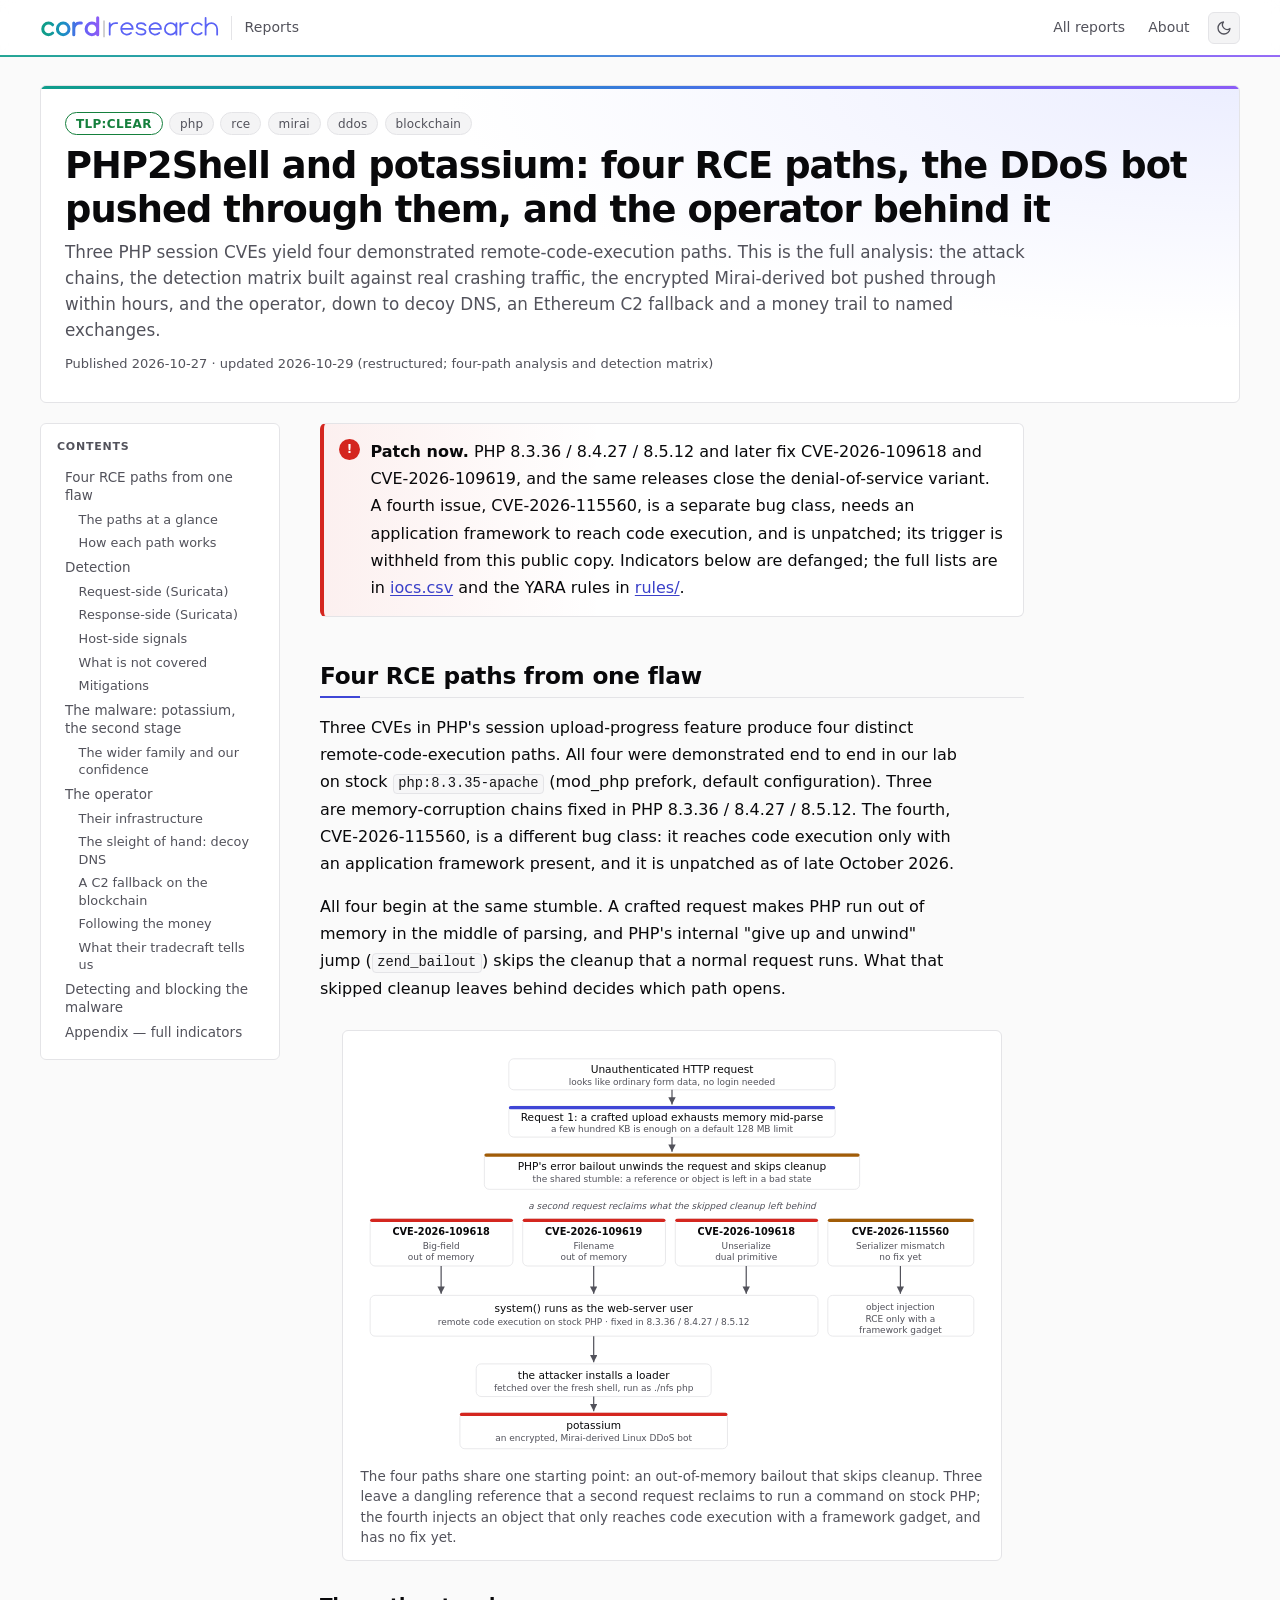
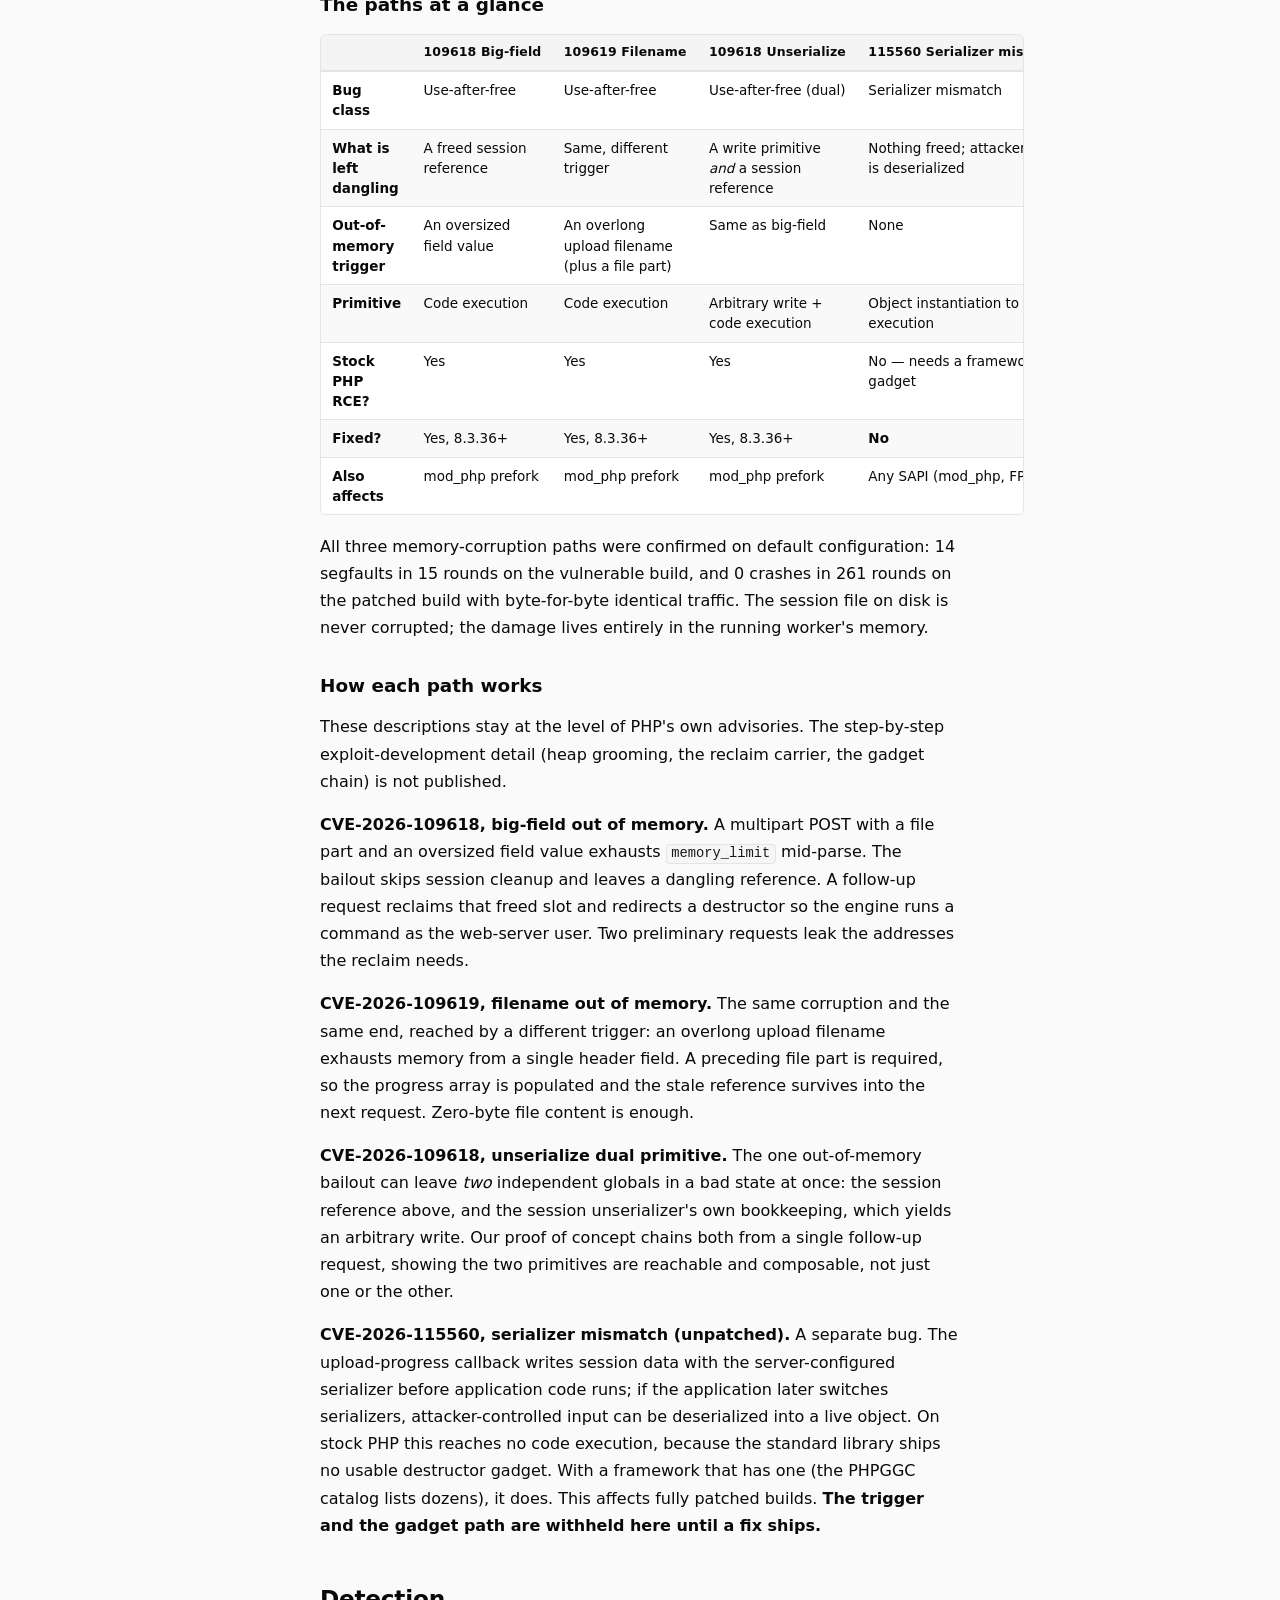
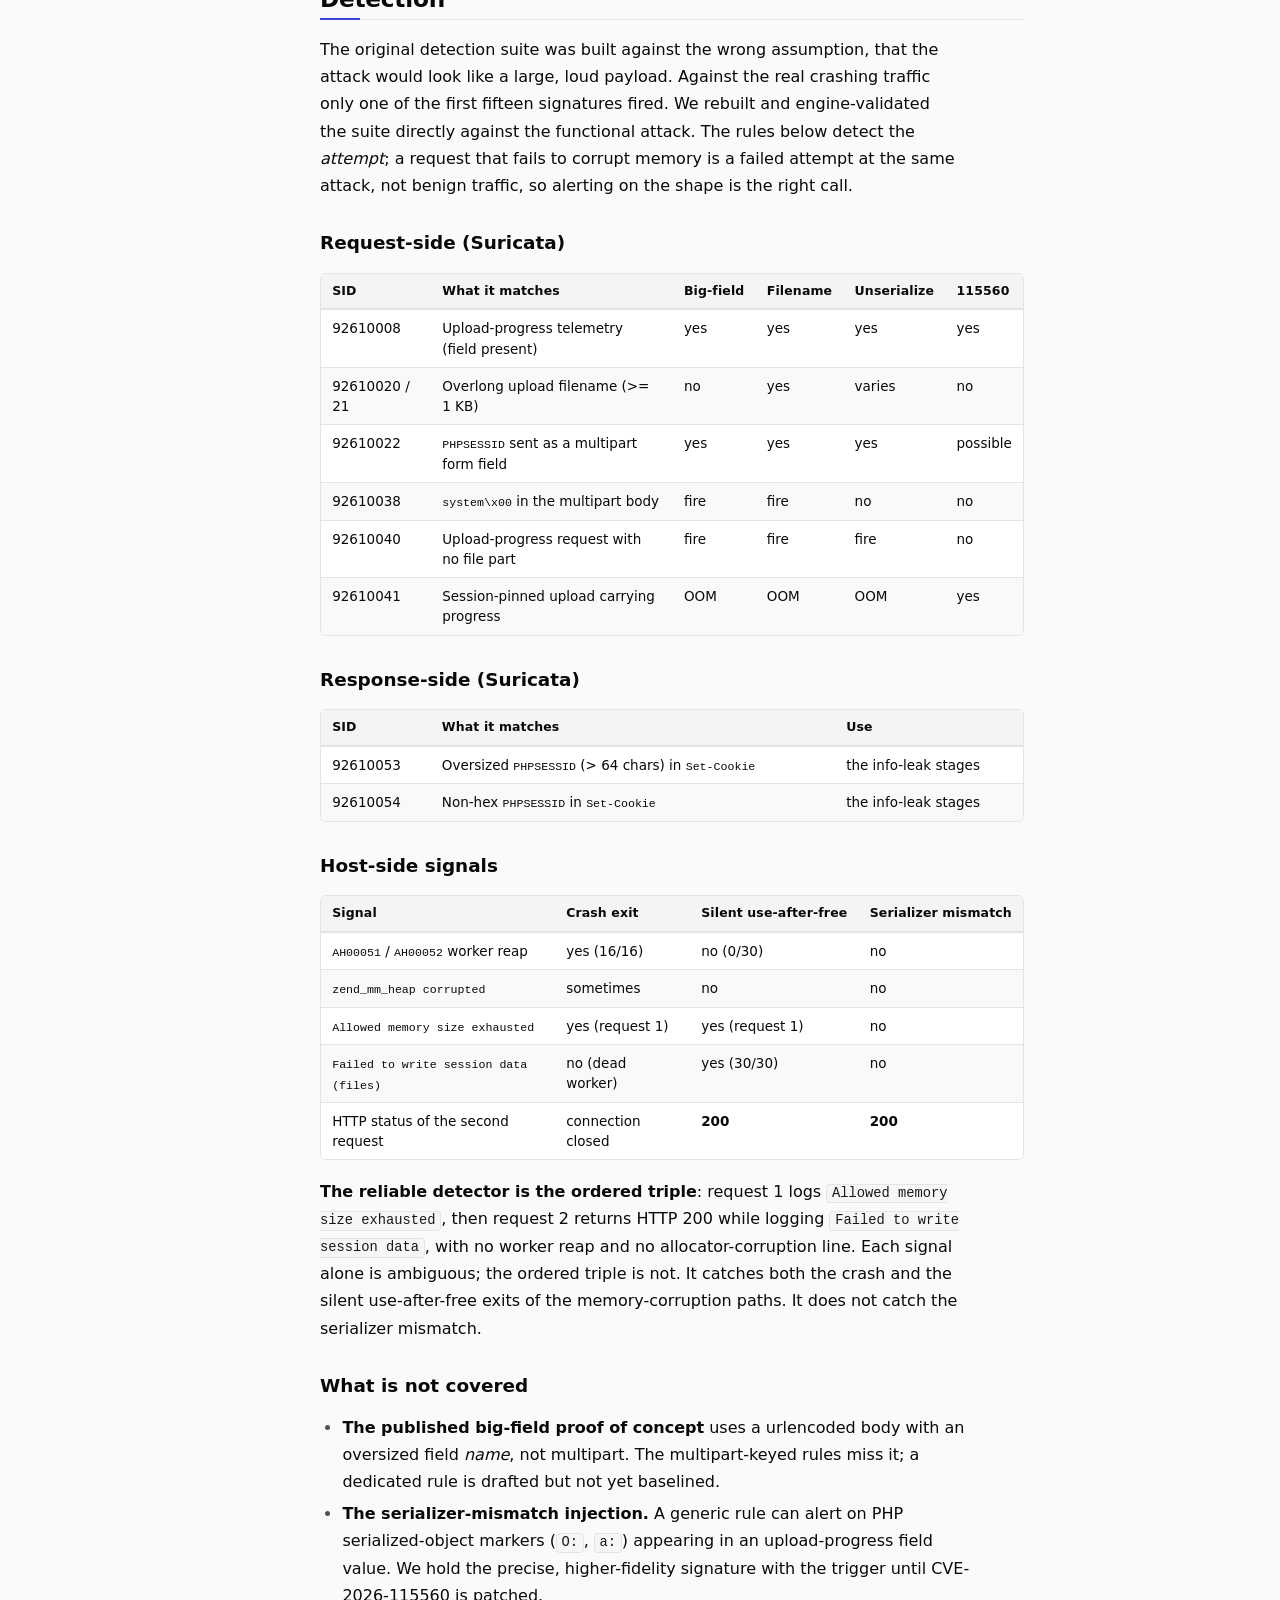
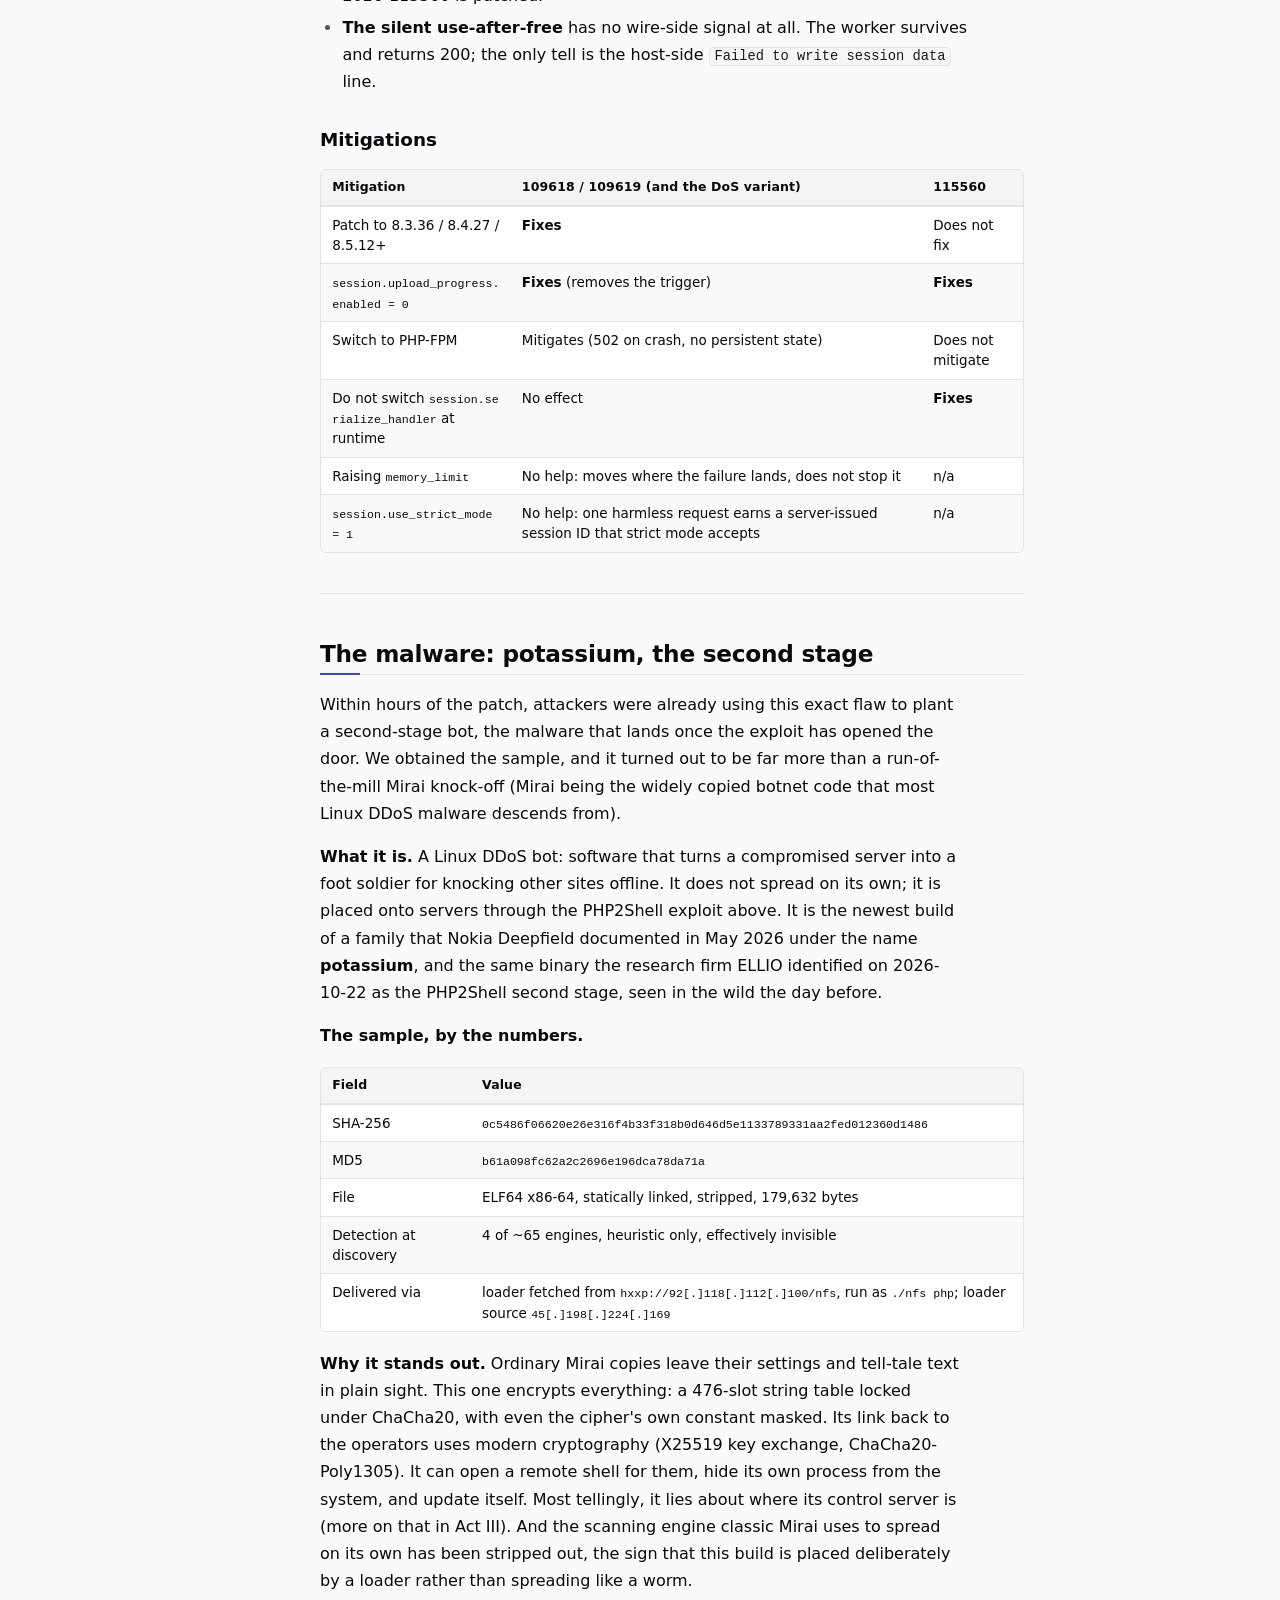
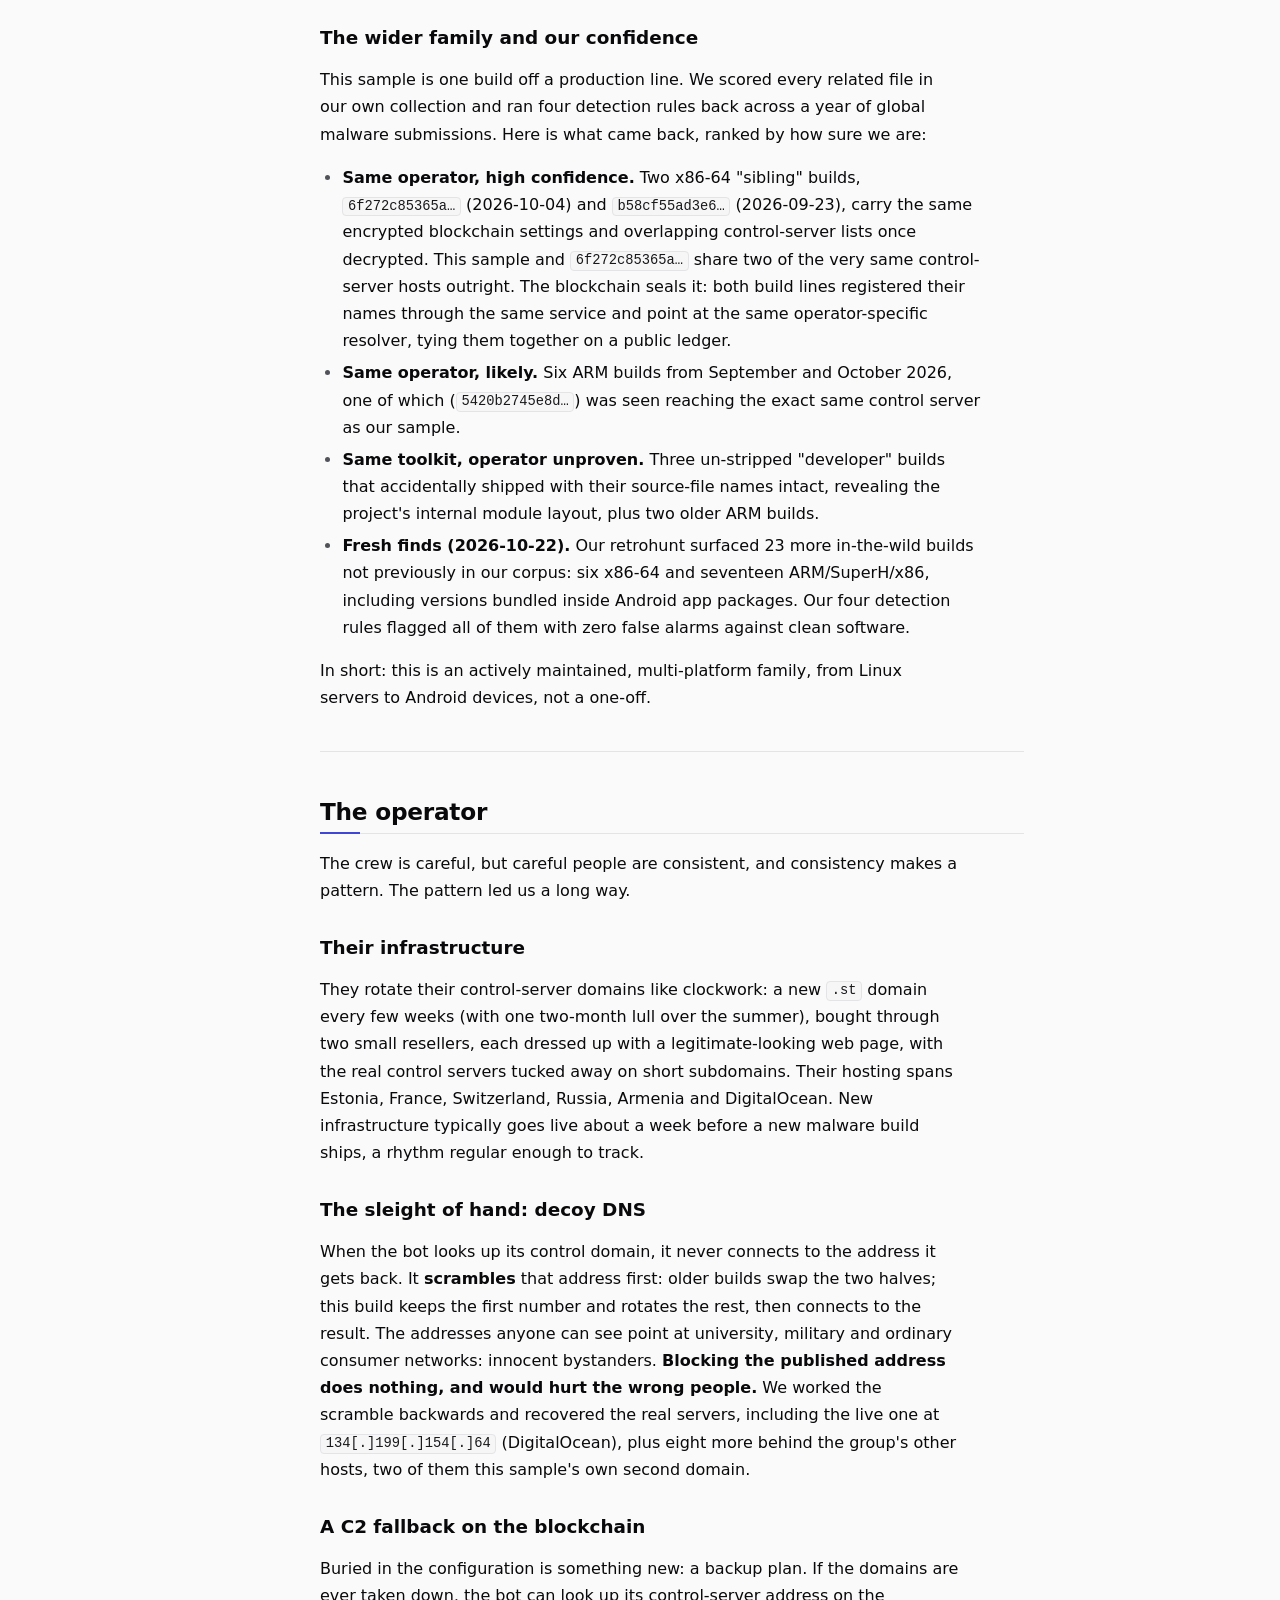
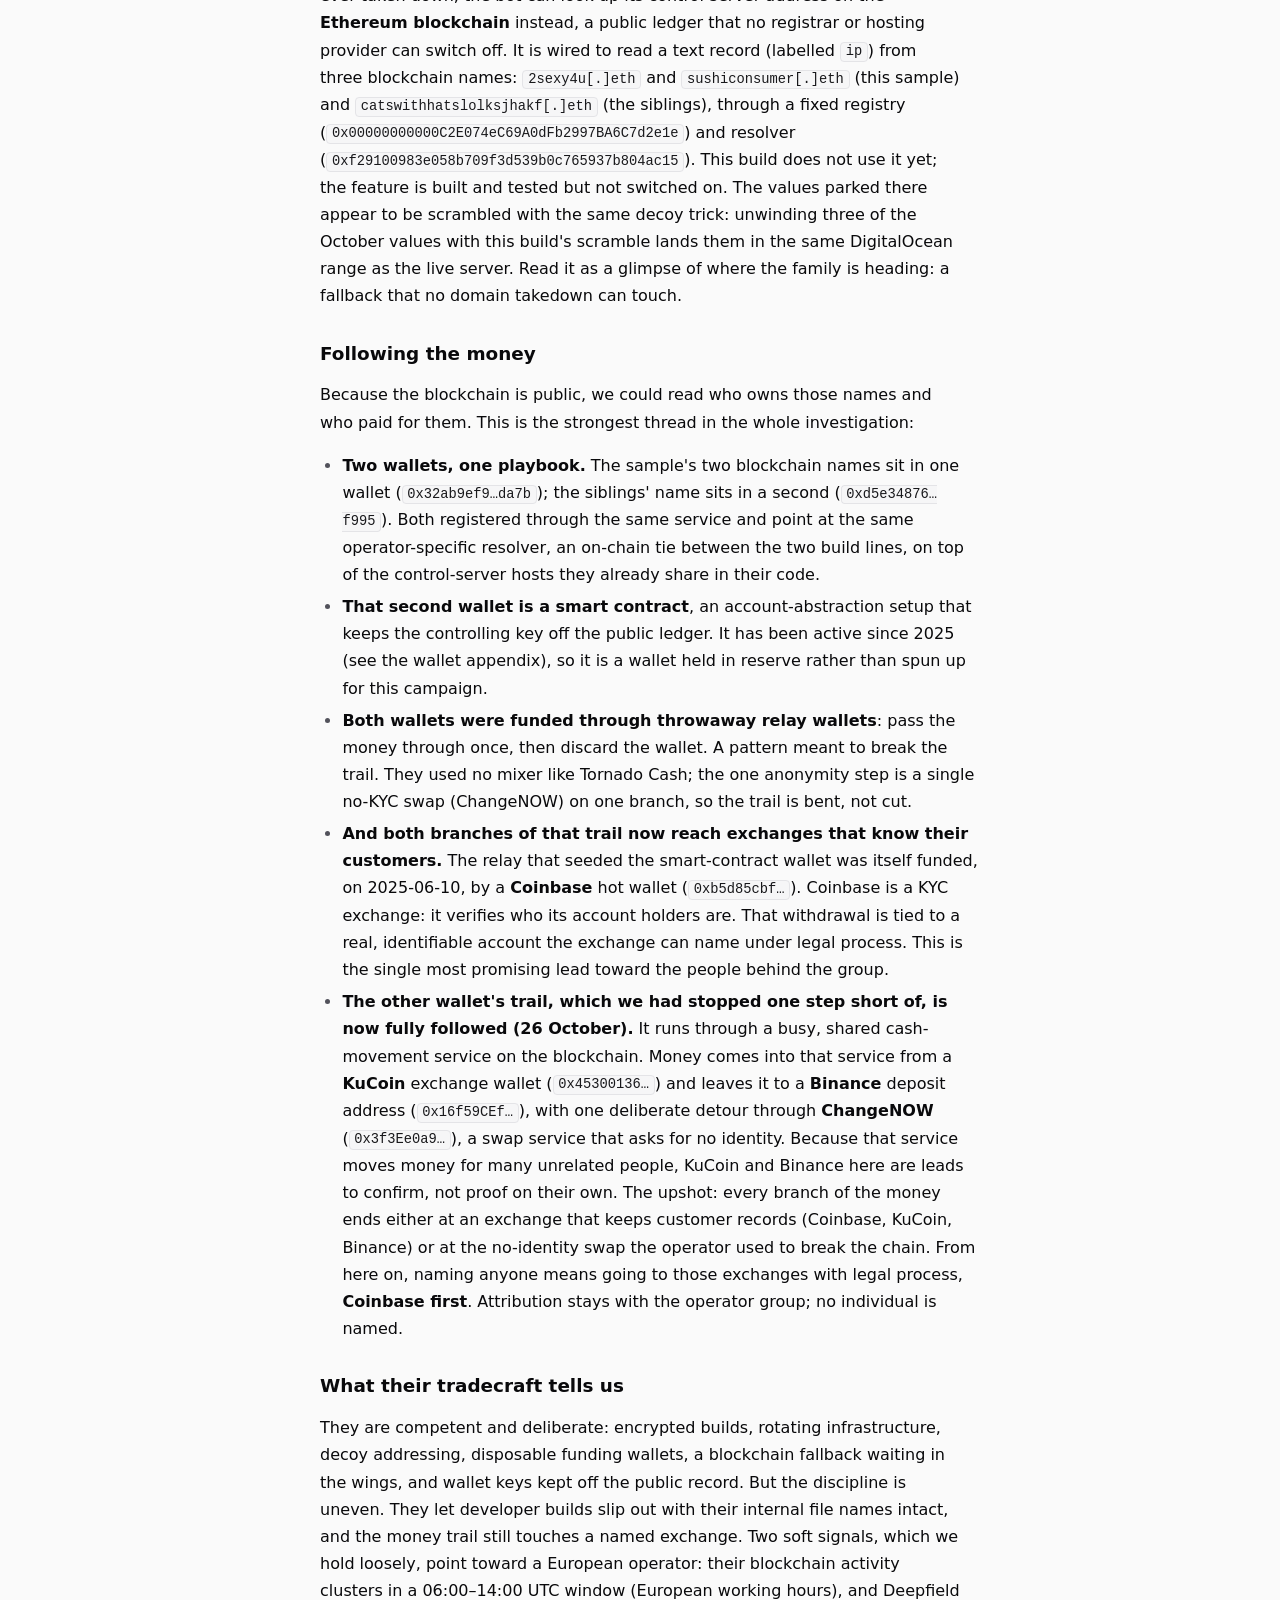
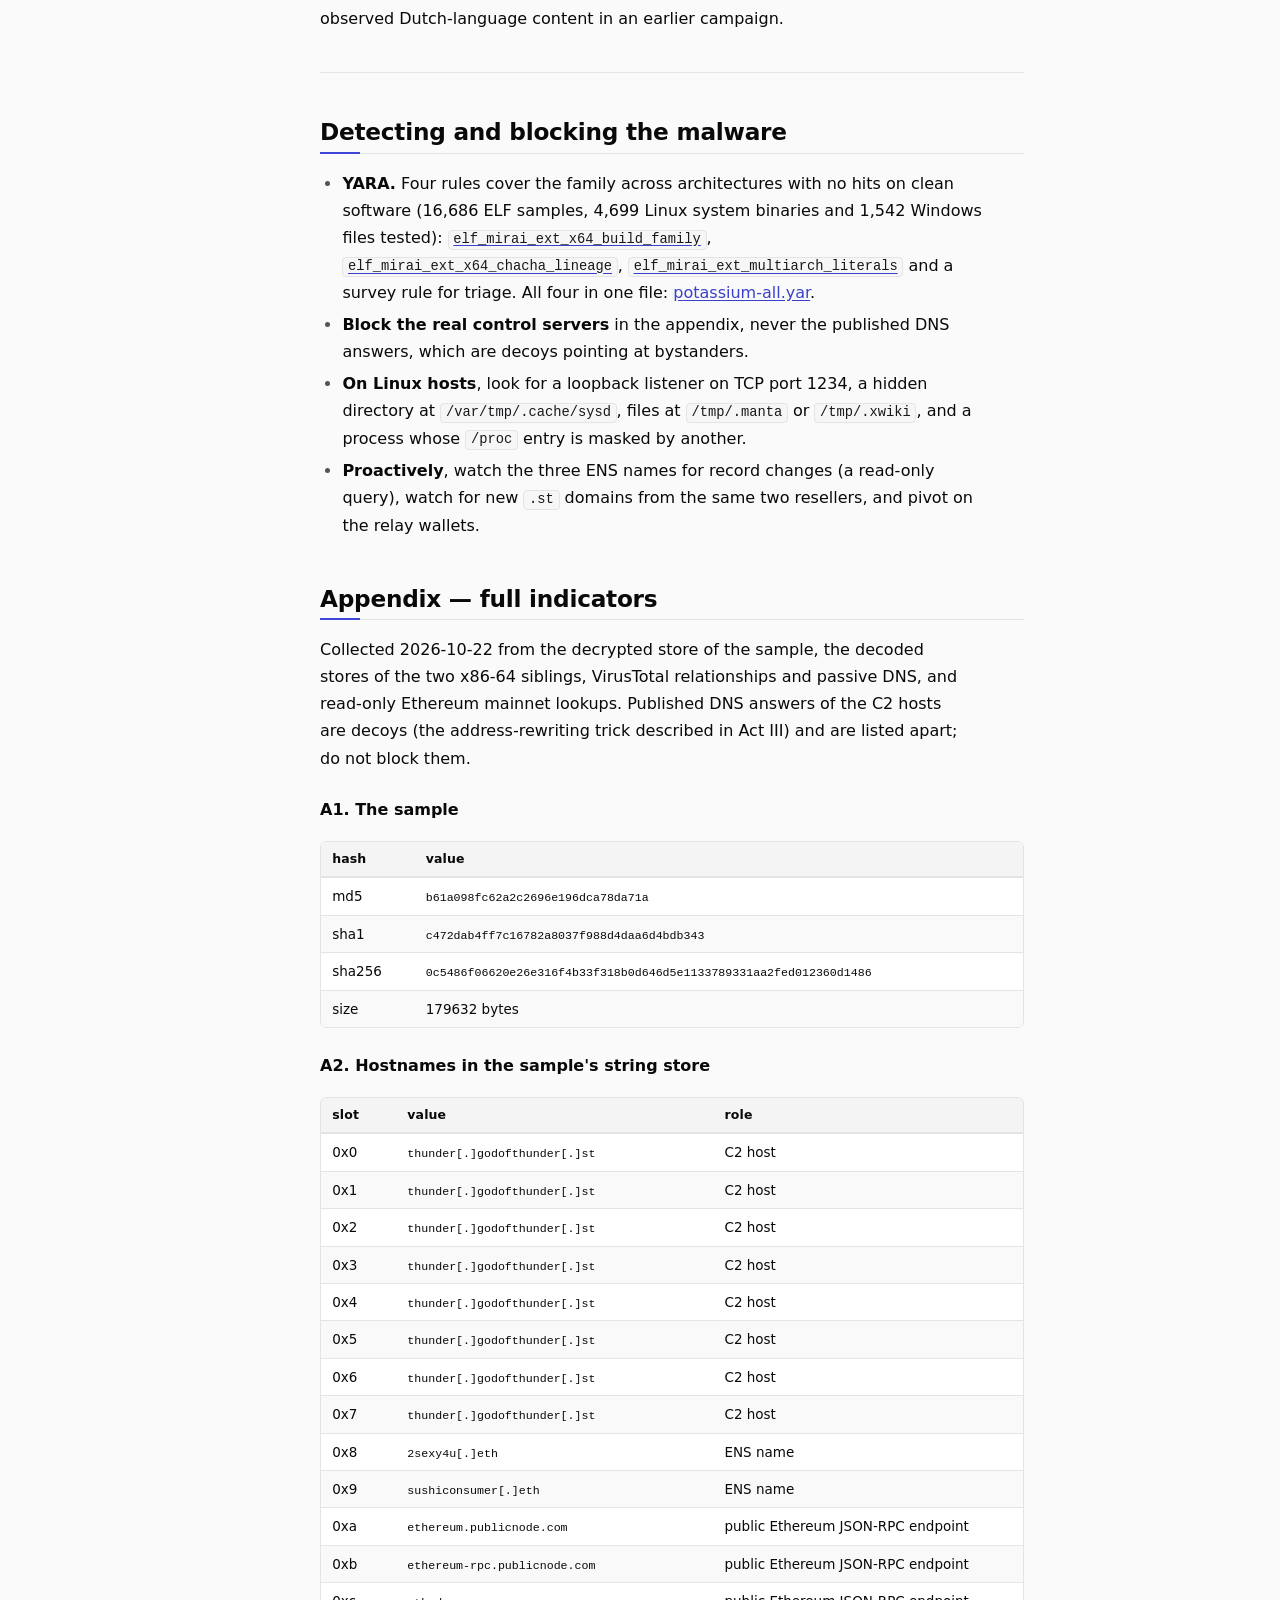
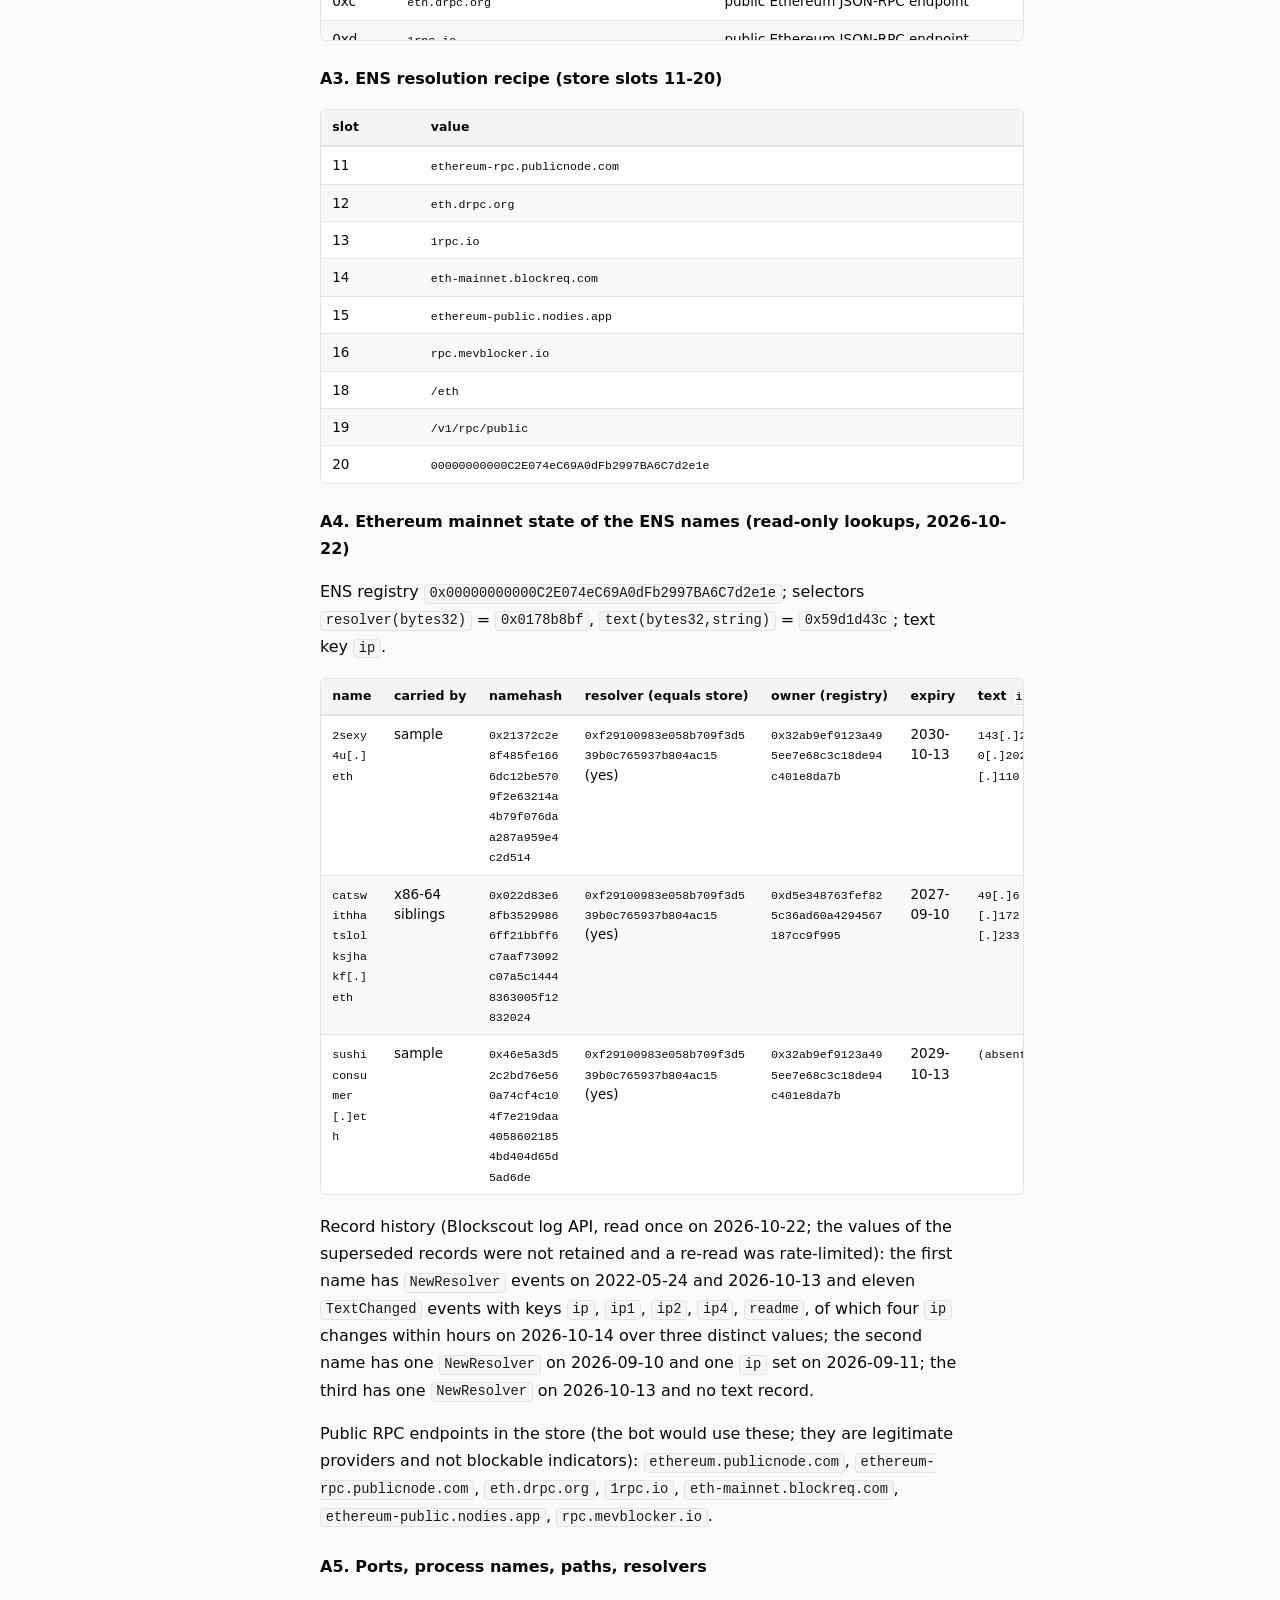
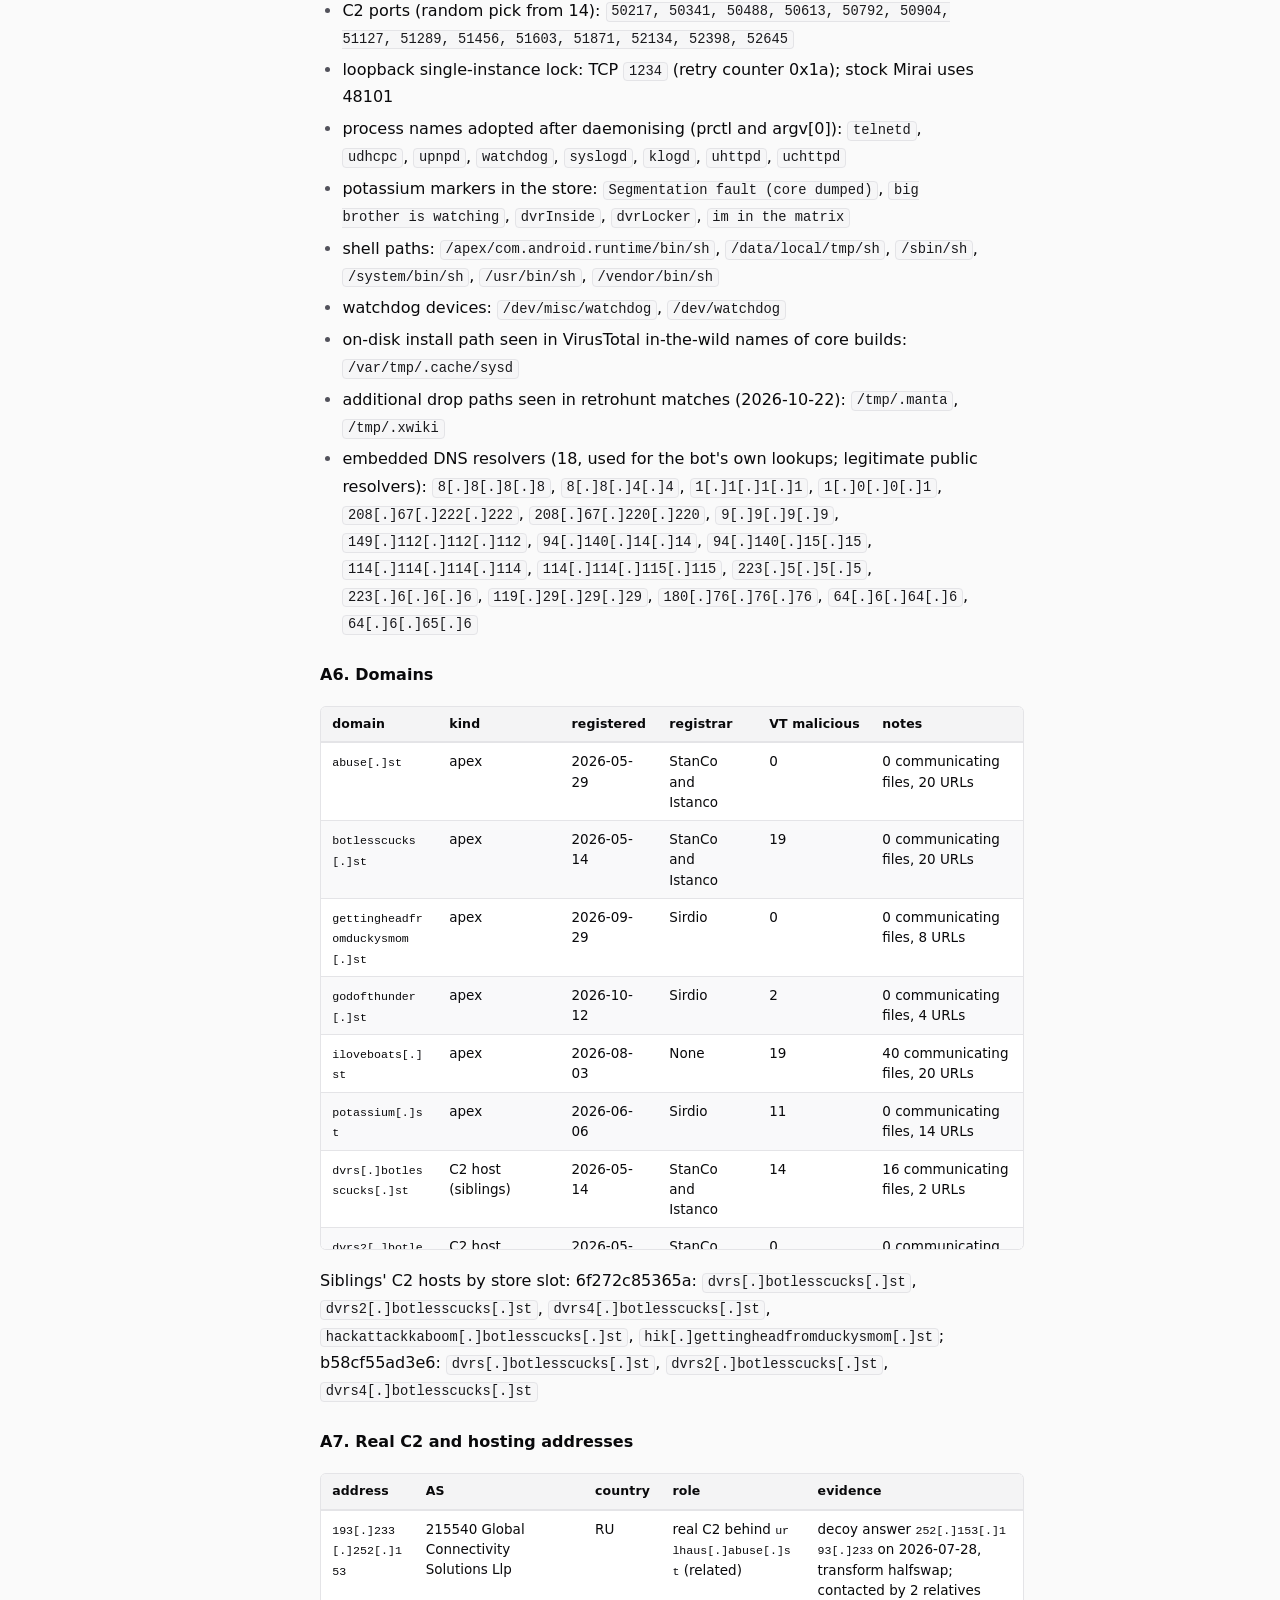
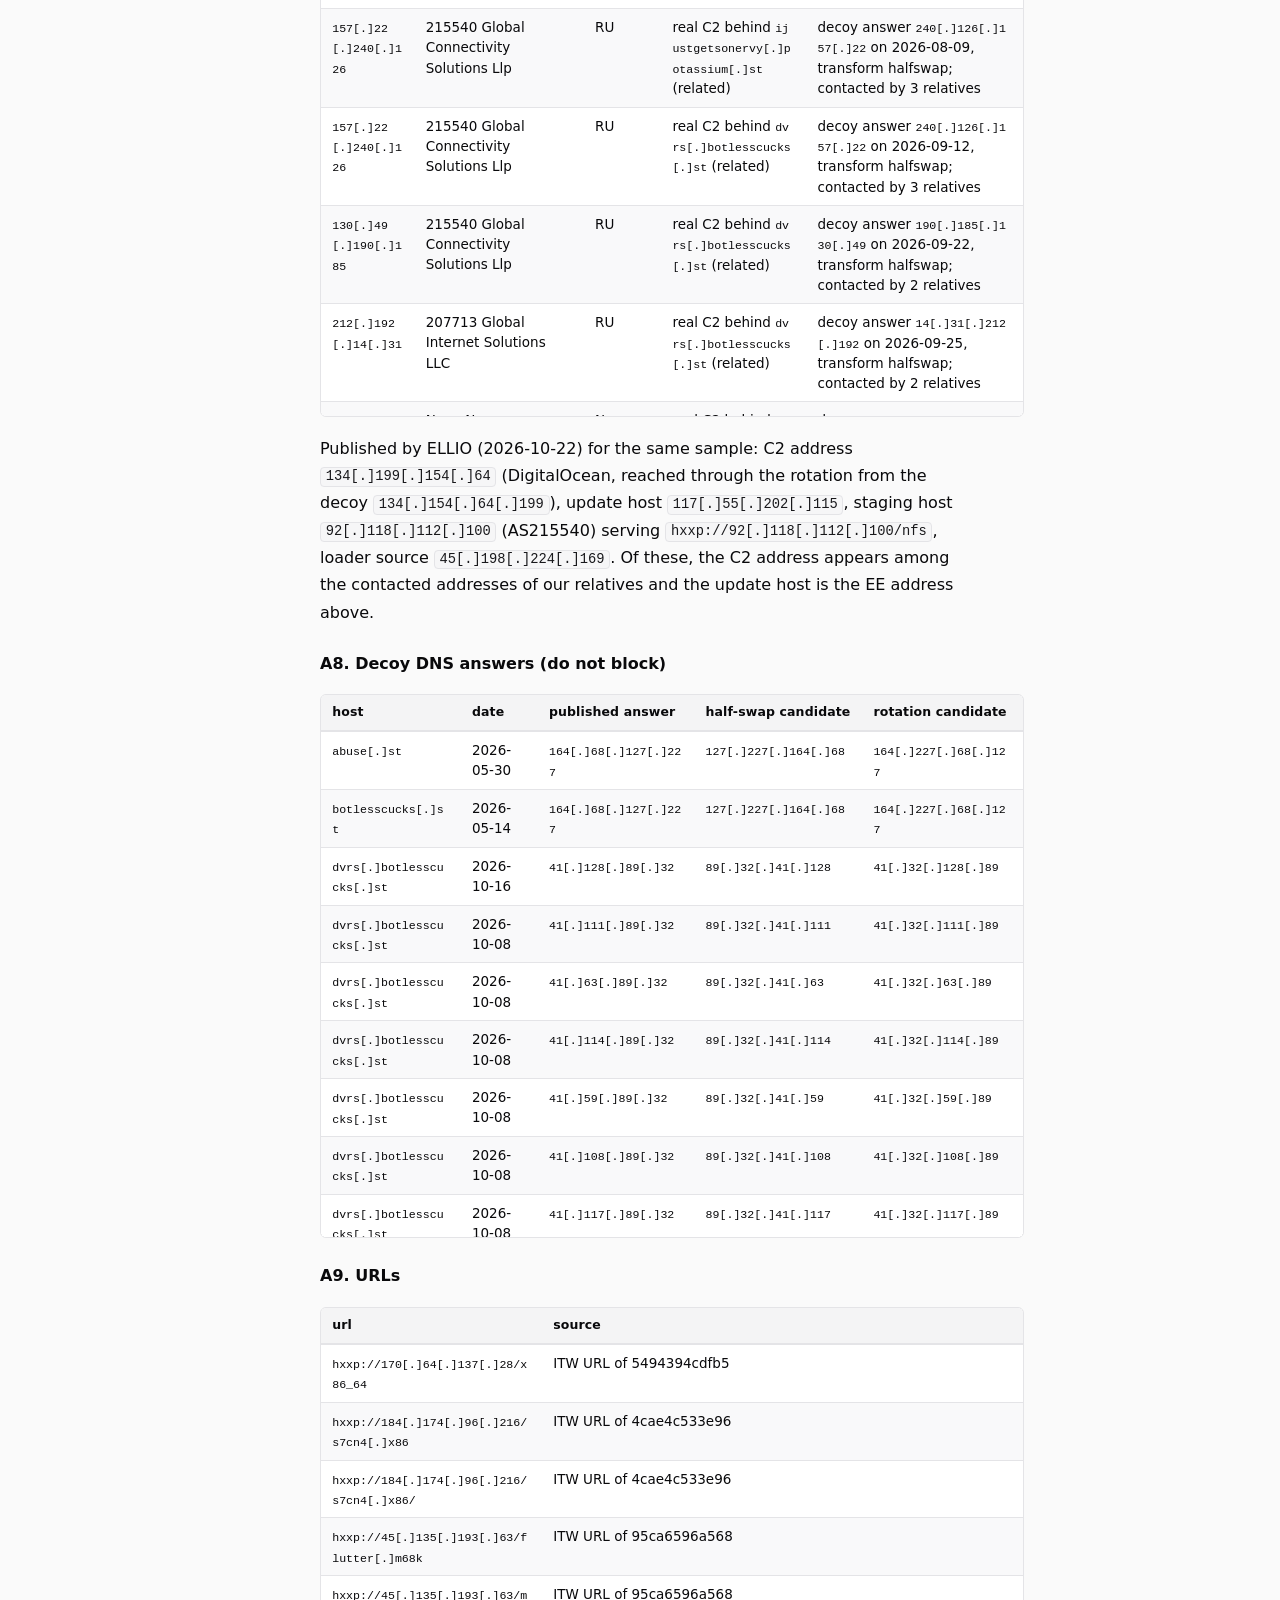
==== commit ea8b72ac: "Deep payload analysis, YARA, reviewer fixes, and a UI/UX pass Steam-lure, corrected by a full static" ====
--- a/reports/2026-10-php2shell-potassium/index.html
+++ b/reports/2026-10-php2shell-potassium/index.html
@@ -5,15 +5,23 @@
 <meta name="viewport" content="width=device-width,initial-scale=1">
 <title>PHP2Shell and potassium: four RCE paths, the DDoS bot pushed through them, and the operator behind it | CORD Reports</title>
 <meta name="description" content="Three PHP session CVEs yield four demonstrated remote-code-execution paths. This is the full analysis: the attack chains, the detection matrix built against real crashing traffic, the encrypted Mirai-derived bot pushed through within hours, and the operator, down to decoy DNS, an Ethereum C2 fallback and a money trail to named exchanges.">
+<meta name="color-scheme" content="light dark">
 <link rel="icon" href="../../assets/mark.svg" type="image/svg+xml">
 <link rel="stylesheet" href="../../assets/tokens.css">
 <link rel="stylesheet" href="../../assets/site.css">
+<script>/* set the saved theme before first paint so there is no flash */
+try{var t=localStorage.getItem("cord-theme");if(t)document.documentElement.setAttribute("data-theme",t);}catch(e){}</script>
 </head>
 <body>
+<div class="progress" aria-hidden="true"></div>
 <header class="top"><div class="in">
 <a class="brand" href="../../index.html" aria-label="CORD Reports home"><svg xmlns="http://www.w3.org/2000/svg" viewBox="0 -1 199.4 27" width="299" height="40" role="img" aria-label="CORD Research"><title>CORD Research</title><defs><linearGradient id="cord-sweep-research" gradientUnits="userSpaceOnUse" x1="6.9" y1="0" x2="63.7" y2="0"><stop offset="0.000" style="stop-color:var(--part-cluster-mark,#0f9d8a)"/><stop offset="0.333" style="stop-color:var(--part-optimize-mark,#1a8fc4)"/><stop offset="0.667" style="stop-color:var(--part-research-mark,#5b63f5)"/><stop offset="1.000" style="stop-color:var(--part-detection-mark,#8b5cf6)"/></linearGradient></defs><path d="M13,8.9 A6.5,6.5 0 1 0 13,18.1 M18.4,13.5 A6.5,6.5 0 1 1 31.4,13.5 A6.5,6.5 0 1 1 18.4,13.5 M36.8,20 V7 M36.8,13.5 A6.5,6.5 0 0 1 43.3,7 H45.3 M63.7,1 V20 M50.7,13.5 A6.5,6.5 0 1 1 63.7,13.5 A6.5,6.5 0 1 1 50.7,13.5" stroke="url(#cord-sweep-research)" fill="none" stroke-width="3.4" stroke-linecap="round" stroke-linejoin="round"/><path d="M70.8,4 V23" stroke="currentColor" stroke-width="1.2" opacity=".35"/><path d="M77.2,20 V7 M77.2,13.5 A6.5,6.5 0 0 1 83.7,7 H85.7 M90.1,13.5 H103.1 A6.5,6.5 0 1 0 101.2,18.1 M117.5,9.3 C116.5,7.7 114.8,7 112.5,7 C109.8,7 107.8,8.4 107.8,10.4 C107.8,12.6 109.9,13.1 112.5,13.6 C115.2,14.1 117.5,14.6 117.5,16.8 C117.5,18.9 115.3,20 112.5,20 C110.2,20 108.3,19.3 107.3,17.7 M121.9,13.5 H134.9 A6.5,6.5 0 1 0 133,18.1 M152.3,7 V20 M139.3,13.5 A6.5,6.5 0 1 1 152.3,13.5 A6.5,6.5 0 1 1 139.3,13.5 M156.7,20 V7 M156.7,13.5 A6.5,6.5 0 0 1 163.2,7 H165.2 M180.7,8.9 A6.5,6.5 0 1 0 180.7,18.1 M185.1,1 V20 M185.1,13.5 A6.5,6.5 0 0 1 198.1,13.5 V20" fill="none" stroke-width="2" stroke-linecap="round" stroke-linejoin="round" style="stroke:var(--logo-accent,#5b63f5)"/></svg></a>
 <span class="site">Reports</span>
-<nav><a href="../../index.html">All reports</a><a href="../../about.html">About</a></nav>
+<nav><a href="../../index.html">All reports</a><a href="../../about.html">About</a>
+<button class="theme-toggle" type="button" aria-label="Toggle light and dark theme" title="Toggle theme">
+<svg class="moon" viewBox="0 0 24 24" fill="none" stroke="currentColor" stroke-width="2" stroke-linecap="round" stroke-linejoin="round" aria-hidden="true"><path d="M21 12.8A9 9 0 1 1 11.2 3 7 7 0 0 0 21 12.8z"/></svg>
+<svg class="sun" viewBox="0 0 24 24" fill="none" stroke="currentColor" stroke-width="2" stroke-linecap="round" stroke-linejoin="round" aria-hidden="true"><circle cx="12" cy="12" r="4"/><path d="M12 2v2M12 20v2M4.9 4.9l1.4 1.4M17.7 17.7l1.4 1.4M2 12h2M20 12h2M4.9 19.1l1.4-1.4M17.7 6.3l1.4-1.4"/></svg>
+</button></nav>
 </div></header>
 <main class="wrap report">
 <section class="hero">
@@ -107,7 +115,7 @@
 cleanup that a normal request runs. What that skipped cleanup leaves behind decides which
 path opens.</p>
 <figure class="diagram">
-<svg viewBox="0 0 760 620" xmlns="http://www.w3.org/2000/svg" role="img" aria-labelledby="d-t d-d" class="chaindiag" font-family="var(--font-sans)">
+<svg viewBox="0 0 760 500" xmlns="http://www.w3.org/2000/svg" role="img" aria-labelledby="d-t d-d" class="chaindiag" font-family="var(--font-sans)">
 <title id="d-t">PHP2Shell: four RCE paths from one out-of-memory bailout</title>
 <desc id="d-d">A crafted upload makes PHP run out of memory mid-parse; the bailout skips session cleanup. Three patched paths reclaim a dangling reference to run a command on stock PHP; a fourth, unpatched path injects an object that needs a framework gadget. The attacker then installs the potassium DDoS bot.</desc>
 <style>
@@ -199,20 +207,68 @@
 </figure>
 
 <h3 id="the-paths-at-a-glance">The paths at a glance<a class="headerlink" href="#the-paths-at-a-glance" title="Permanent link">#</a></h3>
-<div class="tw">
-
-| | 109618 Big-field | 109619 Filename | 109618 Unserialize | 115560 Serializer mismatch |
-|---|---|---|---|---|
-| **Bug class** | Use-after-free | Use-after-free | Use-after-free (dual) | Serializer mismatch |
-| **What is left dangling** | A freed session reference | Same, different trigger | A write primitive *and* a session reference | Nothing freed; attacker input is deserialized |
-| **Out-of-memory trigger** | An oversized field value | An overlong upload filename (plus a file part) | Same as big-field | None |
-| **Primitive** | Code execution | Code execution | Arbitrary write + code execution | Object instantiation to code execution |
-| **Stock PHP RCE?** | Yes | Yes | Yes | No — needs a framework gadget |
-| **Fixed?** | Yes, 8.3.36+ | Yes, 8.3.36+ | Yes, 8.3.36+ | **No** |
-| **Also affects** | mod_php prefork | mod_php prefork | mod_php prefork | Any SAPI (mod_php, FPM) |
-
-</div>
-
+<div class="tw"><table>
+<thead>
+<tr>
+<th></th>
+<th>109618 Big-field</th>
+<th>109619 Filename</th>
+<th>109618 Unserialize</th>
+<th>115560 Serializer mismatch</th>
+</tr>
+</thead>
+<tbody>
+<tr>
+<td><strong>Bug class</strong></td>
+<td>Use-after-free</td>
+<td>Use-after-free</td>
+<td>Use-after-free (dual)</td>
+<td>Serializer mismatch</td>
+</tr>
+<tr>
+<td><strong>What is left dangling</strong></td>
+<td>A freed session reference</td>
+<td>Same, different trigger</td>
+<td>A write primitive <em>and</em> a session reference</td>
+<td>Nothing freed; attacker input is deserialized</td>
+</tr>
+<tr>
+<td><strong>Out-of-memory trigger</strong></td>
+<td>An oversized field value</td>
+<td>An overlong upload filename (plus a file part)</td>
+<td>Same as big-field</td>
+<td>None</td>
+</tr>
+<tr>
+<td><strong>Primitive</strong></td>
+<td>Code execution</td>
+<td>Code execution</td>
+<td>Arbitrary write + code execution</td>
+<td>Object instantiation to code execution</td>
+</tr>
+<tr>
+<td><strong>Stock PHP RCE?</strong></td>
+<td>Yes</td>
+<td>Yes</td>
+<td>Yes</td>
+<td>No — needs a framework gadget</td>
+</tr>
+<tr>
+<td><strong>Fixed?</strong></td>
+<td>Yes, 8.3.36+</td>
+<td>Yes, 8.3.36+</td>
+<td>Yes, 8.3.36+</td>
+<td><strong>No</strong></td>
+</tr>
+<tr>
+<td><strong>Also affects</strong></td>
+<td>mod_php prefork</td>
+<td>mod_php prefork</td>
+<td>mod_php prefork</td>
+<td>Any SAPI (mod_php, FPM)</td>
+</tr>
+</tbody>
+</table></div>
 <p>All three memory-corruption paths were confirmed on default configuration: 14 segfaults in
 15 rounds on the vulnerable build, and 0 crashes in 261 rounds on the patched build with
 byte-for-byte identical traffic. The session file on disk is never corrupted; the damage
@@ -250,42 +306,133 @@
 memory is a failed attempt at the same attack, not benign traffic, so alerting on the shape
 is the right call.</p>
 <h3 id="request-side-suricata">Request-side (Suricata)<a class="headerlink" href="#request-side-suricata" title="Permanent link">#</a></h3>
-<div class="tw">
-
-| SID | What it matches | Big-field | Filename | Unserialize | 115560 |
-|---|---|---|---|---|---|
-| 92610008 | Upload-progress telemetry (field present) | yes | yes | yes | yes |
-| 92610020 / 21 | Overlong upload filename (>= 1 KB) | no | yes | varies | no |
-| 92610022 | `PHPSESSID` sent as a multipart form field | yes | yes | yes | possible |
-| 92610038 | `system\x00` in the multipart body | fire | fire | no | no |
-| 92610040 | Upload-progress request with no file part | fire | fire | fire | no |
-| 92610041 | Session-pinned upload carrying progress | OOM | OOM | OOM | yes |
-
-</div>
-
+<div class="tw"><table>
+<thead>
+<tr>
+<th>SID</th>
+<th>What it matches</th>
+<th>Big-field</th>
+<th>Filename</th>
+<th>Unserialize</th>
+<th>115560</th>
+</tr>
+</thead>
+<tbody>
+<tr>
+<td>92610008</td>
+<td>Upload-progress telemetry (field present)</td>
+<td>yes</td>
+<td>yes</td>
+<td>yes</td>
+<td>yes</td>
+</tr>
+<tr>
+<td>92610020 / 21</td>
+<td>Overlong upload filename (&gt;= 1 KB)</td>
+<td>no</td>
+<td>yes</td>
+<td>varies</td>
+<td>no</td>
+</tr>
+<tr>
+<td>92610022</td>
+<td><code>PHPSESSID</code> sent as a multipart form field</td>
+<td>yes</td>
+<td>yes</td>
+<td>yes</td>
+<td>possible</td>
+</tr>
+<tr>
+<td>92610038</td>
+<td><code>system\x00</code> in the multipart body</td>
+<td>fire</td>
+<td>fire</td>
+<td>no</td>
+<td>no</td>
+</tr>
+<tr>
+<td>92610040</td>
+<td>Upload-progress request with no file part</td>
+<td>fire</td>
+<td>fire</td>
+<td>fire</td>
+<td>no</td>
+</tr>
+<tr>
+<td>92610041</td>
+<td>Session-pinned upload carrying progress</td>
+<td>OOM</td>
+<td>OOM</td>
+<td>OOM</td>
+<td>yes</td>
+</tr>
+</tbody>
+</table></div>
 <h3 id="response-side-suricata">Response-side (Suricata)<a class="headerlink" href="#response-side-suricata" title="Permanent link">#</a></h3>
-<div class="tw">
-
-| SID | What it matches | Use |
-|---|---|---|
-| 92610053 | Oversized `PHPSESSID` (> 64 chars) in `Set-Cookie` | the info-leak stages |
-| 92610054 | Non-hex `PHPSESSID` in `Set-Cookie` | the info-leak stages |
-
-</div>
-
+<div class="tw"><table>
+<thead>
+<tr>
+<th>SID</th>
+<th>What it matches</th>
+<th>Use</th>
+</tr>
+</thead>
+<tbody>
+<tr>
+<td>92610053</td>
+<td>Oversized <code>PHPSESSID</code> (&gt; 64 chars) in <code>Set-Cookie</code></td>
+<td>the info-leak stages</td>
+</tr>
+<tr>
+<td>92610054</td>
+<td>Non-hex <code>PHPSESSID</code> in <code>Set-Cookie</code></td>
+<td>the info-leak stages</td>
+</tr>
+</tbody>
+</table></div>
 <h3 id="host-side-signals">Host-side signals<a class="headerlink" href="#host-side-signals" title="Permanent link">#</a></h3>
-<div class="tw">
-
-| Signal | Crash exit | Silent use-after-free | Serializer mismatch |
-|---|---|---|---|
-| `AH00051` / `AH00052` worker reap | yes (16/16) | no (0/30) | no |
-| `zend_mm_heap corrupted` | sometimes | no | no |
-| `Allowed memory size exhausted` | yes (request 1) | yes (request 1) | no |
-| `Failed to write session data (files)` | no (dead worker) | yes (30/30) | no |
-| HTTP status of the second request | connection closed | **200** | **200** |
-
-</div>
-
+<div class="tw"><table>
+<thead>
+<tr>
+<th>Signal</th>
+<th>Crash exit</th>
+<th>Silent use-after-free</th>
+<th>Serializer mismatch</th>
+</tr>
+</thead>
+<tbody>
+<tr>
+<td><code>AH00051</code> / <code>AH00052</code> worker reap</td>
+<td>yes (16/16)</td>
+<td>no (0/30)</td>
+<td>no</td>
+</tr>
+<tr>
+<td><code>zend_mm_heap corrupted</code></td>
+<td>sometimes</td>
+<td>no</td>
+<td>no</td>
+</tr>
+<tr>
+<td><code>Allowed memory size exhausted</code></td>
+<td>yes (request 1)</td>
+<td>yes (request 1)</td>
+<td>no</td>
+</tr>
+<tr>
+<td><code>Failed to write session data (files)</code></td>
+<td>no (dead worker)</td>
+<td>yes (30/30)</td>
+<td>no</td>
+</tr>
+<tr>
+<td>HTTP status of the second request</td>
+<td>connection closed</td>
+<td><strong>200</strong></td>
+<td><strong>200</strong></td>
+</tr>
+</tbody>
+</table></div>
 <p><strong>The reliable detector is the ordered triple</strong>: request 1 logs <code>Allowed memory size
 exhausted</code>, then request 2 returns HTTP 200 while logging <code>Failed to write session data</code>,
 with no worker reap and no allocator-corruption line. Each signal alone is ambiguous; the
@@ -303,19 +450,47 @@
   returns 200; the only tell is the host-side <code>Failed to write session data</code> line.</li>
 </ul>
 <h3 id="mitigations">Mitigations<a class="headerlink" href="#mitigations" title="Permanent link">#</a></h3>
-<div class="tw">
-
-| Mitigation | 109618 / 109619 (and the DoS variant) | 115560 |
-|---|---|---|
-| Patch to 8.3.36 / 8.4.27 / 8.5.12+ | **Fixes** | Does not fix |
-| `session.upload_progress.enabled = 0` | **Fixes** (removes the trigger) | **Fixes** |
-| Switch to PHP-FPM | Mitigates (502 on crash, no persistent state) | Does not mitigate |
-| Do not switch `session.serialize_handler` at runtime | No effect | **Fixes** |
-| Raising `memory_limit` | No help: moves where the failure lands, does not stop it | n/a |
-| `session.use_strict_mode = 1` | No help: one harmless request earns a server-issued session ID that strict mode accepts | n/a |
-
-</div>
-
+<div class="tw"><table>
+<thead>
+<tr>
+<th>Mitigation</th>
+<th>109618 / 109619 (and the DoS variant)</th>
+<th>115560</th>
+</tr>
+</thead>
+<tbody>
+<tr>
+<td>Patch to 8.3.36 / 8.4.27 / 8.5.12+</td>
+<td><strong>Fixes</strong></td>
+<td>Does not fix</td>
+</tr>
+<tr>
+<td><code>session.upload_progress.enabled = 0</code></td>
+<td><strong>Fixes</strong> (removes the trigger)</td>
+<td><strong>Fixes</strong></td>
+</tr>
+<tr>
+<td>Switch to PHP-FPM</td>
+<td>Mitigates (502 on crash, no persistent state)</td>
+<td>Does not mitigate</td>
+</tr>
+<tr>
+<td>Do not switch <code>session.serialize_handler</code> at runtime</td>
+<td>No effect</td>
+<td><strong>Fixes</strong></td>
+</tr>
+<tr>
+<td>Raising <code>memory_limit</code></td>
+<td>No help: moves where the failure lands, does not stop it</td>
+<td>n/a</td>
+</tr>
+<tr>
+<td><code>session.use_strict_mode = 1</code></td>
+<td>No help: one harmless request earns a server-issued session ID that strict mode accepts</td>
+<td>n/a</td>
+</tr>
+</tbody>
+</table></div>
 <hr />
 <h2 id="the-malware-potassium-the-second-stage">The malware: potassium, the second stage<a class="headerlink" href="#the-malware-potassium-the-second-stage" title="Permanent link">#</a></h2>
 <p>Within hours of the patch, attackers were already using this exact flaw to plant a second-stage bot, the malware that lands once the exploit has opened the door. We obtained the sample, and it turned out to be far more than a run-of-the-mill Mirai knock-off (Mirai being the widely copied botnet code that most Linux DDoS malware descends from).</p>
@@ -361,7 +536,6 @@
 <li><strong>Fresh finds (2026-10-22).</strong> Our retrohunt surfaced 23 more in-the-wild builds not previously in our corpus: six x86-64 and seventeen ARM/SuperH/x86, including versions bundled inside Android app packages. Our four detection rules flagged all of them with zero false alarms against clean software.</li>
 </ul>
 <p>In short: this is an actively maintained, multi-platform family, from Linux servers to Android devices, not a one-off.</p>
-<hr />
 <hr />
 <h2 id="the-operator">The operator<a class="headerlink" href="#the-operator" title="Permanent link">#</a></h2>
 <p>The crew is careful, but careful people are consistent, and consistency makes a pattern. The pattern led us a long way.</p>
@@ -382,7 +556,6 @@
 </ul>
 <h3 id="what-their-tradecraft-tells-us">What their tradecraft tells us<a class="headerlink" href="#what-their-tradecraft-tells-us" title="Permanent link">#</a></h3>
 <p>They are competent and deliberate: encrypted builds, rotating infrastructure, decoy addressing, disposable funding wallets, a blockchain fallback waiting in the wings, and wallet keys kept off the public record. But the discipline is uneven. They let developer builds slip out with their internal file names intact, and the money trail still touches a named exchange. Two soft signals, which we hold loosely, point toward a European operator: their blockchain activity clusters in a 06:00–14:00 UTC window (European working hours), and Deepfield observed Dutch-language content in an earlier campaign.</p>
-<hr />
 <hr />
 <h2 id="detecting-and-blocking-the-malware">Detecting and blocking the malware<a class="headerlink" href="#detecting-and-blocking-the-malware" title="Permanent link">#</a></h2>
 <ul>
@@ -1786,7 +1959,7 @@
 </tr>
 <tr>
 <td><code>hxxp://dvrs[.]botlesscucks[.]st/</code></td>
-<td>URL under botlesscucks.st; URL under dvrs.botlesscucks.st</td>
+<td>URL under botlesscucks.st; URL under dvrs[.]botlesscucks[.]st</td>
 </tr>
 <tr>
 <td><code>hxxp://fsocietyhackattack[.]botlesscucks[.]st/</code></td>
@@ -1802,23 +1975,23 @@
 </tr>
 <tr>
 <td><code>hxxp://hackattackkaboom[.]botlesscucks[.]st/</code></td>
-<td>URL under hackattackkaboom.botlesscucks.st</td>
+<td>URL under hackattackkaboom[.]botlesscucks[.]st</td>
 </tr>
 <tr>
 <td><code>hxxp://hackattackkaboom[.]botlesscucks[.]st/arm7</code></td>
-<td>URL under hackattackkaboom.botlesscucks.st</td>
+<td>URL under hackattackkaboom[.]botlesscucks[.]st</td>
 </tr>
 <tr>
 <td><code>hxxp://hackattackkaboom[.]botlesscucks[.]st/x86_64</code></td>
-<td>URL under hackattackkaboom.botlesscucks.st</td>
+<td>URL under hackattackkaboom[.]botlesscucks[.]st</td>
 </tr>
 <tr>
 <td><code>hxxp://hik[.]gettingheadfromduckysmom[.]st/</code></td>
-<td>URL under gettingheadfromduckysmom.st; URL under hik.gettingheadfromduckysmom.st</td>
+<td>URL under gettingheadfromduckysmom.st; URL under hik[.]gettingheadfromduckysmom[.]st</td>
 </tr>
 <tr>
 <td><code>hxxp://ijustgetsonervy[.]potassium[.]st/</code></td>
-<td>URL under ijustgetsonervy.potassium.st; URL under potassium.st</td>
+<td>URL under ijustgetsonervy[.]potassium[.]st; URL under potassium.st</td>
 </tr>
 <tr>
 <td><code>hxxp://ijustgetsonervy1[.]potassium[.]st/</code></td>
@@ -1918,7 +2091,7 @@
 </tr>
 <tr>
 <td><code>hxxp://thunder[.]godofthunder[.]st/</code></td>
-<td>URL under godofthunder.st; URL under thunder.godofthunder.st</td>
+<td>URL under godofthunder.st; URL under thunder[.]godofthunder[.]st</td>
 </tr>
 <tr>
 <td><code>hxxp://tvt[.]abuse[.]st/</code></td>
@@ -2006,7 +2179,7 @@
 </tr>
 <tr>
 <td><code>hxxps://dvrs[.]botlesscucks[.]st/</code></td>
-<td>URL under dvrs.botlesscucks.st</td>
+<td>URL under dvrs[.]botlesscucks[.]st</td>
 </tr>
 <tr>
 <td><code>hxxps://fsocietyhackattack[.]botlesscucks[.]st/</code></td>
@@ -2018,15 +2191,15 @@
 </tr>
 <tr>
 <td><code>hxxps://hackattackkaboom[.]botlesscucks[.]st/</code></td>
-<td>URL under botlesscucks.st; URL under hackattackkaboom.botlesscucks.st</td>
+<td>URL under botlesscucks.st; URL under hackattackkaboom[.]botlesscucks[.]st</td>
 </tr>
 <tr>
 <td><code>hxxps://hik[.]gettingheadfromduckysmom[.]st/</code></td>
-<td>URL under gettingheadfromduckysmom.st; URL under hik.gettingheadfromduckysmom.st</td>
+<td>URL under gettingheadfromduckysmom.st; URL under hik[.]gettingheadfromduckysmom[.]st</td>
 </tr>
 <tr>
 <td><code>hxxps://ijustgetsonervy[.]potassium[.]st/</code></td>
-<td>URL under ijustgetsonervy.potassium.st; URL under potassium.st</td>
+<td>URL under ijustgetsonervy[.]potassium[.]st; URL under potassium.st</td>
 </tr>
 <tr>
 <td><code>hxxps://ijustgetsonervy1[.]potassium[.]st/</code></td>
@@ -2058,7 +2231,7 @@
 </tr>
 <tr>
 <td><code>hxxps://thunder[.]godofthunder[.]st/</code></td>
-<td>URL under godofthunder.st; URL under thunder.godofthunder.st</td>
+<td>URL under godofthunder.st; URL under thunder[.]godofthunder[.]st</td>
 </tr>
 <tr>
 <td><code>hxxps://tvt[.]abuse[.]st/</code></td>
@@ -2918,8 +3091,9 @@
 </ul></article>
 </div>
 </main>
-<footer class="wrap">CORD &middot; Cluster, Optimize, Research, Detection. Defensive threat research on
+<footer>CORD &middot; Cluster, Optimize, Research, Detection. Defensive threat research on
 malware and scams already in circulation. Indicators are defanged; never visit them from a
 normal browser.</footer>
+<script src="../../assets/app.js" defer></script>
 </body>
 </html>
--- a/assets/site.css
+++ b/assets/site.css
@@ -1,109 +1,194 @@
-/* CORD Reports: page styles over the CORD brand tokens (tokens.css). Research indigo is the accent. */
+/* CORD Reports: page styles over the CORD brand tokens (tokens.css). Research indigo is the accent.
+   All colours go through the tokens so light and dark themes both hold; nothing here hard-codes a hex. */
 *{box-sizing:border-box}
-html{-webkit-text-size-adjust:100%}
-body{margin:0;background:var(--bg);color:var(--fg);font:16px/1.65 var(--font-sans)}
-a{color:var(--link)}a:hover{text-decoration-thickness:2px}
-:focus-visible{outline:2px solid var(--focus);outline-offset:2px}
+html{-webkit-text-size-adjust:100%;scroll-behavior:smooth}
+@media (prefers-reduced-motion:reduce){html{scroll-behavior:auto}}
+body{margin:0;background:var(--bg);color:var(--fg);font:16px/1.7 var(--font-sans);
+ -webkit-font-smoothing:antialiased;text-rendering:optimizeLegibility}
+a{color:var(--link);text-underline-offset:2px}a:hover{text-decoration-thickness:2px}
+:focus-visible{outline:2px solid var(--focus);outline-offset:2px;border-radius:2px}
 img{max-width:100%;height:auto}
+::selection{background:var(--accent-soft);color:var(--fg)}
 
 .wrap{max-width:78rem;margin:0 auto;padding:0 16px}
 @media (min-width:720px){.wrap{padding:0 1.5rem}}
 
-.top{background:var(--surface);border-bottom:1px solid var(--line);position:sticky;top:0;z-index:5}
+/* reading-progress bar: a thin gradient line that fills as the page scrolls. JS sets --p (0..1);
+   with no JS it stays at 0 width and the page is unaffected. */
+.progress{position:fixed;top:0;left:0;right:0;height:3px;z-index:20;transform:scaleX(var(--p,0));
+ transform-origin:0 50%;background:var(--brand-rule);pointer-events:none;will-change:transform}
+
+/* sticky top bar */
+.top{background:color-mix(in srgb,var(--surface) 86%,transparent);backdrop-filter:saturate(1.3) blur(8px);
+ border-bottom:1px solid var(--line);position:sticky;top:0;z-index:5}
 .top::after{content:"";position:absolute;left:0;right:0;bottom:-1px;height:2px;background:var(--brand-rule);opacity:.9}
 .top .in{max-width:78rem;margin:0 auto;padding:0 16px;display:flex;align-items:center;gap:.75rem;min-height:3.5rem;flex-wrap:wrap}
-.top .brand{display:flex;align-items:center;color:var(--fg)}
-.top .brand svg{height:24px;width:auto}
-.top .site{color:var(--muted);font-size:14px;border-left:1px solid var(--line);padding-left:.75rem}
-.top nav{margin-left:auto;display:flex;gap:1rem;font-size:14px}
-.top nav a{color:var(--muted);text-decoration:none}.top nav a:hover{color:var(--accent)}
+@media (min-width:720px){.top .in{padding:0 1.5rem}}
+.top .brand{display:flex;align-items:center;color:var(--fg);transition:opacity .15s}
+.top .brand:hover{opacity:.85}
+.top .brand svg{height:24px;width:auto;display:block}
+.top .site{color:var(--muted);font-size:14px;border-left:1px solid var(--line);padding-left:.75rem;letter-spacing:.01em}
+.top nav{margin-left:auto;display:flex;align-items:center;gap:.35rem;font-size:14px;flex-wrap:wrap}
+.top nav a{color:var(--muted);text-decoration:none;padding:.3rem .55rem;border-radius:var(--radius);transition:color .15s,background .15s}
+.top nav a:hover{color:var(--fg);background:var(--surface-2)}
+.theme-toggle{display:inline-grid;place-items:center;width:2rem;height:2rem;margin-left:.25rem;padding:0;
+ background:var(--surface-2);border:1px solid var(--line);border-radius:var(--radius);color:var(--muted);cursor:pointer;
+ transition:color .15s,border-color .15s,background .15s}
+.theme-toggle:hover{color:var(--fg);border-color:var(--accent)}
+.theme-toggle svg{width:16px;height:16px}
+.theme-toggle .sun{display:none}.theme-toggle .moon{display:block}
+@media (prefers-color-scheme:dark){:root:not([data-theme="light"]) .theme-toggle .sun{display:block}
+ :root:not([data-theme="light"]) .theme-toggle .moon{display:none}}
+:root[data-theme="dark"] .theme-toggle .sun{display:block}:root[data-theme="dark"] .theme-toggle .moon{display:none}
+:root[data-theme="light"] .theme-toggle .sun{display:none}:root[data-theme="light"] .theme-toggle .moon{display:block}
 
-.hero{margin:1.5rem 0 1rem;padding:1.4rem 1.25rem 1.1rem;border:1px solid var(--line);border-radius:var(--radius);
- background:var(--brand-rule) top/100% 3px no-repeat,var(--surface)}
-.hero h1{margin:.4rem 0 .4rem;font-size:clamp(1.5rem,3.6vw,2.2rem);line-height:1.2;letter-spacing:var(--display-tracking)}
-.hero .sub{color:var(--muted);margin:.2rem 0;max-width:60rem}
+/* hero / title block */
+.hero{margin:1.75rem 0 1.25rem;padding:1.6rem 1.5rem 1.4rem;border:1px solid var(--line);border-radius:var(--radius);
+ position:relative;overflow:hidden;background:
+  radial-gradient(120% 140% at 100% 0%,var(--accent-soft) 0%,transparent 55%),var(--surface)}
+.hero::before{content:"";position:absolute;left:0;right:0;top:0;height:3px;background:var(--brand-rule)}
+.hero h1{margin:.55rem 0 .5rem;font-size:clamp(1.55rem,3.6vw,2.3rem);line-height:1.18;letter-spacing:var(--display-tracking);
+ font-weight:var(--display-weight)}
+.hero .sub{color:var(--muted);margin:.3rem 0;max-width:60rem;font-size:1.05rem;line-height:1.55}
+.hero .sub.small{font-size:13px;color:var(--muted);margin-top:.7rem}
 .small{font-size:13px}
-.meta{display:flex;flex-wrap:wrap;gap:.35rem;align-items:center}
-.pill{display:inline-block;padding:.05rem .6rem;border-radius:999px;font-size:12px;border:1px solid var(--line);
- background:var(--surface-2);color:var(--muted)}
-.pill.tlp{border-color:var(--ok);color:var(--ok);background:transparent;font-weight:600}
-.date{color:var(--muted);font-size:13px;margin-right:.25rem}
+.meta{display:flex;flex-wrap:wrap;gap:.4rem;align-items:center}
 
-.rlist{display:grid;gap:1rem;margin:1rem 0 2rem}
+/* pills */
+.pill{display:inline-flex;align-items:center;padding:.12rem .62rem;border-radius:999px;font-size:12px;line-height:1.5;
+ border:1px solid var(--line);background:var(--surface-2);color:var(--muted);font-weight:500;letter-spacing:.01em}
+.pill.tlp{border-color:var(--ok);color:var(--ok);background:transparent;font-weight:700;letter-spacing:.03em}
+a.rcard:hover .pill{border-color:var(--line)}
+.date{color:var(--muted);font-size:13px;margin-right:.25rem;font-variant-numeric:tabular-nums}
+
+/* report index */
+.rlist{display:grid;gap:1rem;margin:1.25rem 0 2rem}
 .rcard{display:block;text-decoration:none;color:inherit;background:var(--surface);border:1px solid var(--line);
- border-left:4px solid var(--accent);border-radius:var(--radius);padding:1rem 1.15rem}
-.rcard:hover{border-color:var(--accent)}
-.rcard h2{margin:.35rem 0 .3rem;font-size:1.2rem;color:var(--fg)}
-.rcard p{margin:0;color:var(--muted)}
+ border-left:4px solid var(--accent);border-radius:var(--radius);padding:1.1rem 1.25rem;position:relative;
+ transition:border-color .15s,box-shadow .15s,transform .15s}
+.rcard::after{content:"\2192";position:absolute;right:1.1rem;top:1.05rem;color:var(--accent);font-size:1.1rem;
+ opacity:0;transform:translateX(-4px);transition:opacity .15s,transform .15s}
+.rcard:hover{border-color:var(--accent);box-shadow:0 6px 20px -12px var(--accent);transform:translateY(-1px)}
+.rcard:hover::after{opacity:1;transform:translateX(0)}
+.rcard h2{margin:.5rem 0 .35rem;font-size:1.22rem;line-height:1.3;color:var(--fg);padding-right:1.5rem}
+.rcard p{margin:0;color:var(--muted);max-width:60rem}
 
+/* report layout: TOC sidebar + prose */
 .cols{display:grid;grid-template-columns:minmax(0,1fr);gap:1.25rem}
 .cols>*{min-width:0}
-@media (min-width:1100px){.cols{grid-template-columns:15rem minmax(0,1fr);gap:2rem}}
-.toc{font-size:14px;display:none}
+@media (min-width:1100px){.cols{grid-template-columns:15rem minmax(0,1fr);gap:2.5rem}}
+.toc{font-size:13.5px;display:none}
 @media (min-width:1100px){.toc{display:block}.toc-m{display:none}}
-.toc-m{border:1px solid var(--line);border-radius:var(--radius);background:var(--surface);padding:.6rem .9rem;font-size:14px}
+.toc-m{border:1px solid var(--line);border-radius:var(--radius);background:var(--surface);padding:.6rem .9rem;font-size:14px;margin:0 0 1rem}
 .toc-m summary{cursor:pointer;font-weight:600;color:var(--fg)}
 .toc-m ul{list-style:none;margin:.3rem 0 0;padding-left:.75rem}.toc-m>ul{padding-left:0}
-.toc-m li{margin:.2rem 0}.toc-m a{color:var(--muted);text-decoration:none}
+.toc-m li{margin:.25rem 0}.toc-m a{color:var(--muted);text-decoration:none}.toc-m a:hover{color:var(--accent)}
 .hero,.prose,.top .in{overflow-wrap:break-word}
 .prose code{overflow-wrap:anywhere}
-.top nav{flex-wrap:wrap}
-.toc-in{border:1px solid var(--line);border-radius:var(--radius);background:var(--surface);padding:.8rem .9rem}
-@media (min-width:1100px){.toc-in{position:sticky;top:4.5rem;max-height:calc(100vh - 5.5rem);overflow:auto}}
-.toc-h{font-weight:600;margin-bottom:.4rem}
-.toc ul{list-style:none;margin:0;padding-left:.75rem}.toc>.toc-in>div>ul{padding-left:0}
-.toc li{margin:.2rem 0}.toc a{color:var(--muted);text-decoration:none}.toc a:hover{color:var(--accent)}
+.toc-in{border:1px solid var(--line);border-radius:var(--radius);background:var(--surface);padding:.9rem 1rem}
+@media (min-width:1100px){.toc-in{position:sticky;top:4.75rem;max-height:calc(100vh - 6rem);overflow:auto}}
+.toc-h{font-weight:700;margin-bottom:.5rem;font-size:11px;text-transform:uppercase;letter-spacing:.07em;color:var(--muted)}
+.toc ul{list-style:none;margin:0;padding-left:.85rem}.toc>.toc-in>div>ul{padding-left:0}
+.toc li{margin:0}
+.toc a{color:var(--muted);text-decoration:none;display:block;padding:.2rem .5rem;border-left:2px solid transparent;
+ margin-left:-2px;border-radius:0 var(--radius) var(--radius) 0;line-height:1.35;transition:color .12s,background .12s,border-color .12s}
+.toc a:hover{color:var(--fg);background:var(--surface-2)}
+.toc a.active{color:var(--accent);border-left-color:var(--accent);background:var(--accent-soft);font-weight:600}
+.toc ul ul a{font-size:.95em}
 
-.prose{min-width:0;max-width:58rem}
-.prose.solo{margin:1.5rem 0 3rem}
-.prose h2{font-size:1.4rem;margin:2.6rem 0 .7rem;padding-bottom:.35rem;border-bottom:2px solid var(--accent);scroll-margin-top:4.5rem}
-.prose h3{font-size:1.12rem;margin:1.8rem 0 .5rem;scroll-margin-top:4.5rem}
-.prose h4{font-size:1rem;margin:1.4rem 0 .4rem}
-.prose .headerlink{opacity:0;margin-left:.35rem;text-decoration:none;color:var(--muted)}
+/* prose */
+.prose{min-width:0;max-width:44rem}
+.prose.solo{margin:1.75rem auto 3rem;max-width:46rem}
+.prose>:first-child{margin-top:0}
+.prose h2{font-size:1.45rem;margin:2.8rem 0 .8rem;padding-bottom:.4rem;line-height:1.25;letter-spacing:-.01em;
+ border-bottom:1px solid var(--line);scroll-margin-top:4.75rem;position:relative}
+.prose h2::before{content:"";position:absolute;left:0;bottom:-1px;width:2.5rem;height:2px;background:var(--accent)}
+.prose h3{font-size:1.15rem;margin:2rem 0 .55rem;line-height:1.3;scroll-margin-top:4.75rem}
+.prose h4{font-size:1rem;margin:1.5rem 0 .4rem}
+.prose .headerlink{opacity:0;margin-left:.4rem;text-decoration:none;color:var(--muted);font-weight:400}
 .prose h2:hover .headerlink,.prose h3:hover .headerlink{opacity:1}
-.prose p,.prose li{max-width:52rem}
-.prose li{margin:.25rem 0}
-.prose blockquote{margin:1rem 0;padding:.6rem 1rem;border-left:4px solid var(--accent);background:var(--accent-soft);
- border-radius:0 var(--radius) var(--radius) 0}
+.prose p,.prose li{max-width:40rem}
+.prose li{margin:.3rem 0}
+.prose ul,.prose ol{padding-left:1.4rem}
+.prose li::marker{color:var(--muted)}
+.prose blockquote{margin:1.25rem 0;padding:.7rem 1.1rem;border-left:4px solid var(--accent);background:var(--accent-soft);
+ border-radius:0 var(--radius) var(--radius) 0;color:var(--fg)}
 .prose blockquote p{margin:.3rem 0}
+.prose hr{border:0;border-top:1px solid var(--line);margin:2.5rem 0}
 
+/* code */
 code,pre,.mono{font-family:var(--font-mono);font-size:.86em}
-:not(pre)>code{background:var(--code-bg);color:var(--code-fg);padding:.08em .32em;border-radius:4px;
+:not(pre)>code{background:var(--code-bg);color:var(--code-fg);padding:.1em .34em;border-radius:4px;
  border:1px solid var(--line);overflow-wrap:anywhere}
 pre{background:var(--code-bg);color:var(--code-fg);border:1px solid var(--line);border-radius:var(--radius);
- padding:.8rem 1rem;overflow:auto;font-size:13px;line-height:1.5}
+ padding:.85rem 1.05rem;overflow:auto;font-size:13px;line-height:1.55;position:relative}
+pre code{background:none;border:0;padding:0}
 
-.tw{overflow-x:auto;margin:.8rem 0;border:1px solid var(--line);border-radius:var(--radius)}
-table{border-collapse:collapse;width:100%;font-size:14px;background:var(--surface)}
-th,td{border-bottom:1px solid var(--line);padding:.45rem .6rem;text-align:left;vertical-align:top}
-th{background:var(--surface-2);font-weight:600;white-space:nowrap}
+/* tables */
+.tw{overflow:auto;margin:1.1rem 0;border:1px solid var(--line);border-radius:var(--radius);max-height:34rem;
+ box-shadow:inset -14px 0 14px -14px rgba(0,0,0,.25)}
+table{border-collapse:separate;border-spacing:0;width:100%;font-size:13.5px;background:var(--surface)}
+th,td{border-bottom:1px solid var(--line);padding:.5rem .7rem;text-align:left;vertical-align:top;line-height:1.5}
+th{background:var(--surface-2);font-weight:700;white-space:nowrap;position:sticky;top:0;z-index:1;
+ border-bottom:2px solid var(--line);font-size:12.5px;letter-spacing:.01em}
+tbody tr:nth-child(even) td{background:color-mix(in srgb,var(--surface-2) 55%,var(--surface))}
+tbody tr:hover td{background:var(--accent-soft)}
 tr:last-child td{border-bottom:0}
-td code{word-break:break-all}
+td code{word-break:break-all;background:none;border:0;padding:0;color:var(--fg)}
+td .mono,td.mono{word-break:break-all}
 
-figure{margin:1.4rem 0}
+/* figures and images */
+figure{margin:1.6rem 0}
 figure img{display:block;border:1px solid var(--line);border-radius:var(--radius);background:var(--surface-2)}
-figcaption{color:var(--muted);font-size:14px;margin-top:.45rem}
+figcaption{color:var(--muted);font-size:13.5px;margin-top:.5rem;line-height:1.5}
 .figs{display:grid;gap:1rem;grid-template-columns:1fr}
 @media (min-width:760px){.figs{grid-template-columns:1fr 1fr}}
 .figs figure{margin:0}
 
+/* the inline attack-chain diagram (viewBox trimmed to its content in the source SVG). */
+figure.diagram{margin:1.75rem auto;padding:1.1rem 1.1rem .8rem;border:1px solid var(--line);border-radius:var(--radius);
+ background:var(--surface);text-align:center;max-width:660px}
+figure.diagram svg{display:block;width:100%;height:auto;max-width:620px;margin:0 auto .6rem}
+figure.diagram figcaption{text-align:left}
+
+/* callouts */
 .callout{border:1px solid var(--line);border-left:4px solid var(--warn);background:var(--surface);
- border-radius:var(--radius);padding:.8rem 1rem;margin:1rem 0}
-.callout.bad{border-left-color:var(--bad)}.callout.ok{border-left-color:var(--ok)}
+ border-radius:var(--radius);padding:.9rem 1.1rem .9rem 2.9rem;margin:1.25rem 0;position:relative}
+.callout::before{content:"!";position:absolute;left:.95rem;top:.95rem;width:1.3rem;height:1.3rem;border-radius:50%;
+ display:grid;place-items:center;font-size:12px;font-weight:800;line-height:1;
+ color:var(--surface);background:var(--warn)}
+.callout.bad{border-left-color:var(--bad);background:
+  linear-gradient(90deg,color-mix(in srgb,var(--bad) 7%,transparent),transparent 40%),var(--surface)}
+.callout.bad::before{background:var(--bad);content:"!"}
+.callout.ok{border-left-color:var(--ok);background:
+  linear-gradient(90deg,color-mix(in srgb,var(--ok) 8%,transparent),transparent 40%),var(--surface)}
+.callout.ok::before{background:var(--ok);content:"\2713"}
 .callout>:first-child{margin-top:0}.callout>:last-child{margin-bottom:0}
+.callout p,.callout li{max-width:46rem}
 
-.cards{display:grid;grid-template-columns:repeat(auto-fit,minmax(10.5rem,1fr));gap:.75rem;margin:1rem 0 1.4rem}
-.card{background:var(--surface);border:1px solid var(--line);border-radius:var(--radius);padding:.75rem .9rem}
-.card .k{color:var(--muted);font-size:12px;text-transform:uppercase;letter-spacing:.04em}
-.card .v{font-size:1.35rem;font-weight:700;margin-top:.1rem;line-height:1.25}
+/* stat cards */
+.cards{display:grid;grid-template-columns:repeat(auto-fit,minmax(10.5rem,1fr));gap:.8rem;margin:1.25rem 0 1.5rem}
+.card{background:var(--surface);border:1px solid var(--line);border-radius:var(--radius);padding:.85rem 1rem;
+ position:relative;overflow:hidden}
+.card::before{content:"";position:absolute;left:0;top:0;bottom:0;width:3px;background:var(--accent);opacity:.75}
+.card .k{color:var(--muted);font-size:11px;text-transform:uppercase;letter-spacing:.05em;line-height:1.35;font-weight:600}
+.card .v{font-size:1.6rem;font-weight:800;margin-top:.15rem;line-height:1.1;color:var(--fg);
+ letter-spacing:-.02em;font-variant-numeric:tabular-nums}
 
-.flow{display:grid;gap:.5rem;margin:1rem 0;counter-reset:step}
-.flow>div{background:var(--surface);border:1px solid var(--line);border-radius:var(--radius);padding:.6rem .85rem .6rem 2.6rem;position:relative}
-.flow>div::before{counter-increment:step;content:counter(step);position:absolute;left:.75rem;top:.6rem;width:1.35rem;height:1.35rem;
- border-radius:50%;background:var(--accent);color:var(--accent-fg);font-size:12px;font-weight:700;display:grid;place-items:center}
+/* numbered flow steps */
+.flow{display:grid;gap:.6rem;margin:1.25rem 0;counter-reset:step}
+.flow>div{background:var(--surface);border:1px solid var(--line);border-radius:var(--radius);
+ padding:.7rem .95rem .7rem 2.9rem;position:relative}
+.flow>div::before{counter-increment:step;content:counter(step);position:absolute;left:.75rem;top:.7rem;
+ width:1.5rem;height:1.5rem;border-radius:50%;background:var(--accent);color:var(--accent-fg);font-size:12px;
+ font-weight:700;display:grid;place-items:center;box-shadow:0 0 0 3px var(--accent-soft)}
 
-.checklist li{list-style:none;position:relative;padding-left:1.6rem}
+/* checklist */
 .checklist{padding-left:.25rem}
-.checklist li::before{content:"";position:absolute;left:0;top:.35rem;width:1rem;height:1rem;border:2px solid var(--muted);border-radius:3px}
+.checklist li{list-style:none;position:relative;padding-left:1.7rem;margin:.4rem 0}
+.checklist li::before{content:"";position:absolute;left:0;top:.4rem;width:1rem;height:1rem;
+ border:2px solid var(--muted);border-radius:3px}
 
-footer{color:var(--muted);font-size:13px;padding:2.5rem 16px 3rem;border-top:1px solid var(--line);margin-top:3rem}
+footer{color:var(--muted);font-size:13px;line-height:1.6;padding:2.5rem 16px 3rem;border-top:1px solid var(--line);
+ margin-top:3.5rem;max-width:78rem;margin-left:auto;margin-right:auto}
+@media (min-width:720px){footer{padding-left:1.5rem;padding-right:1.5rem}}
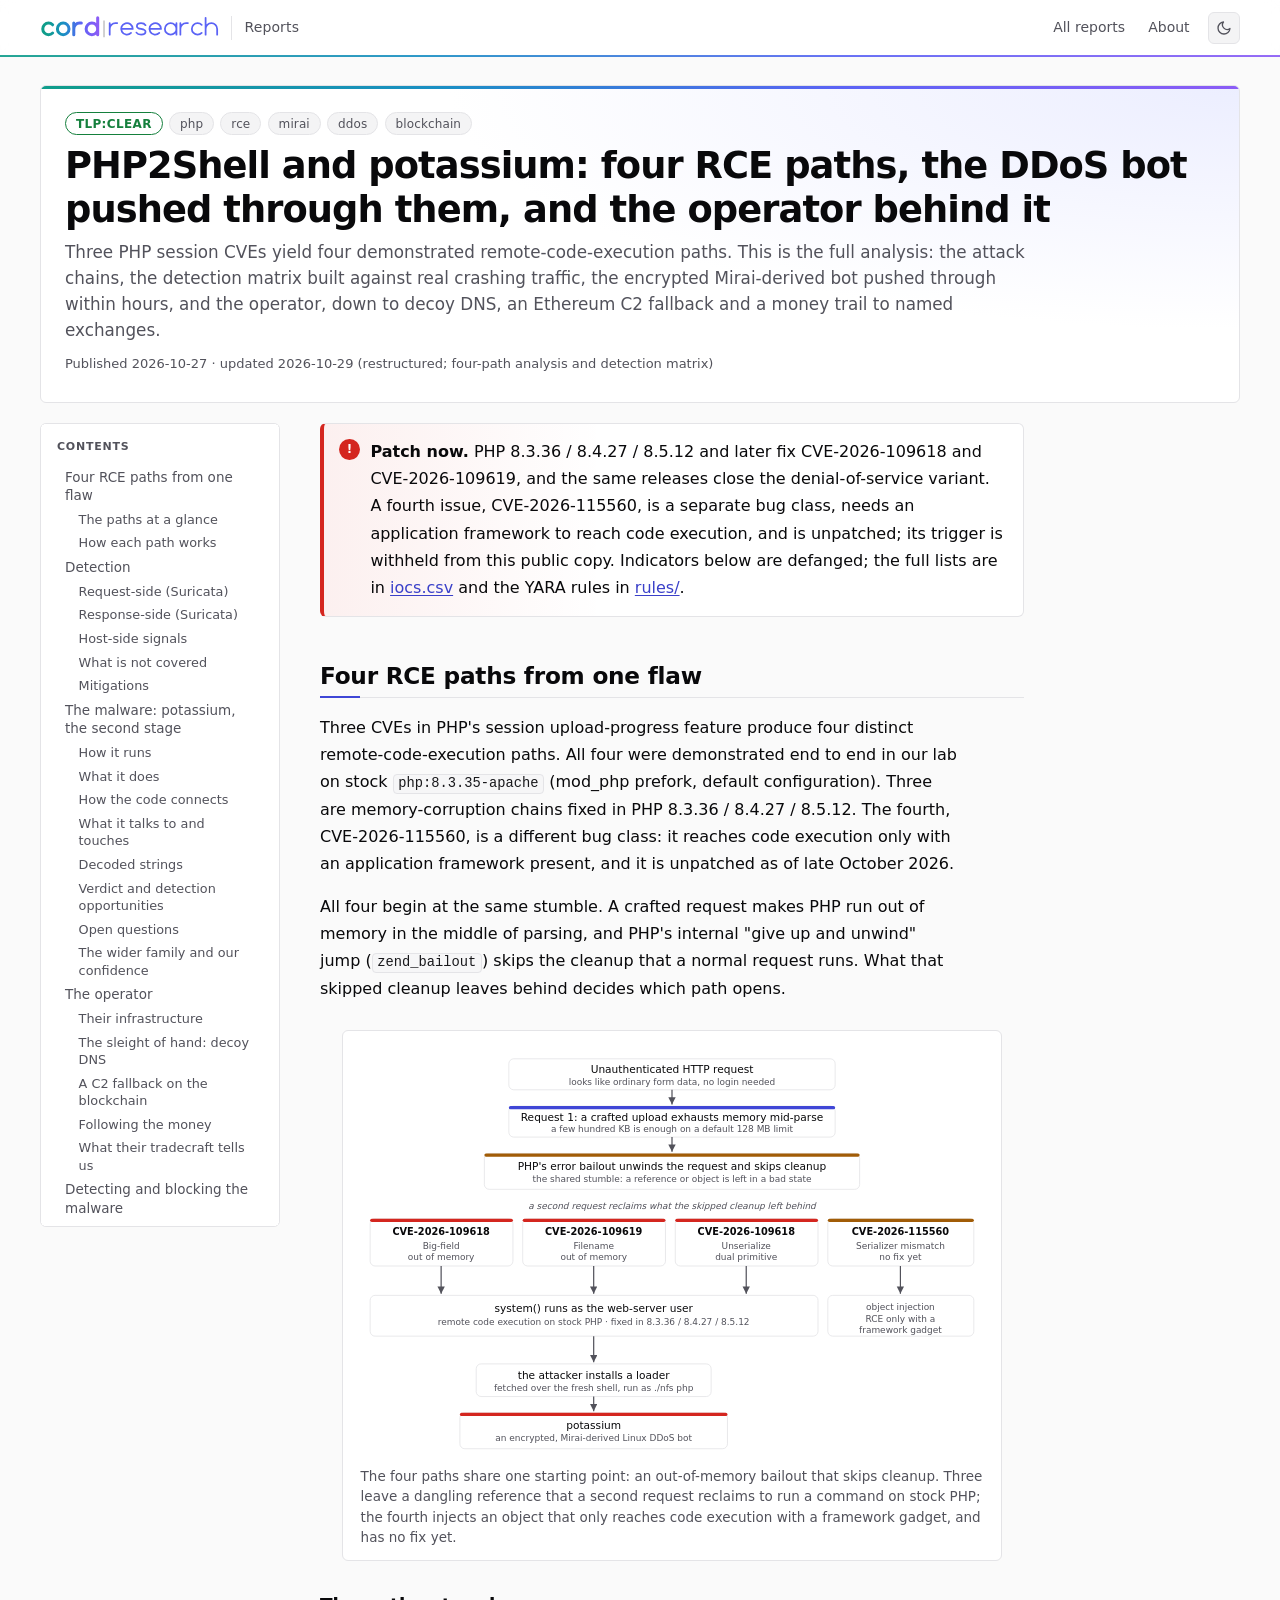
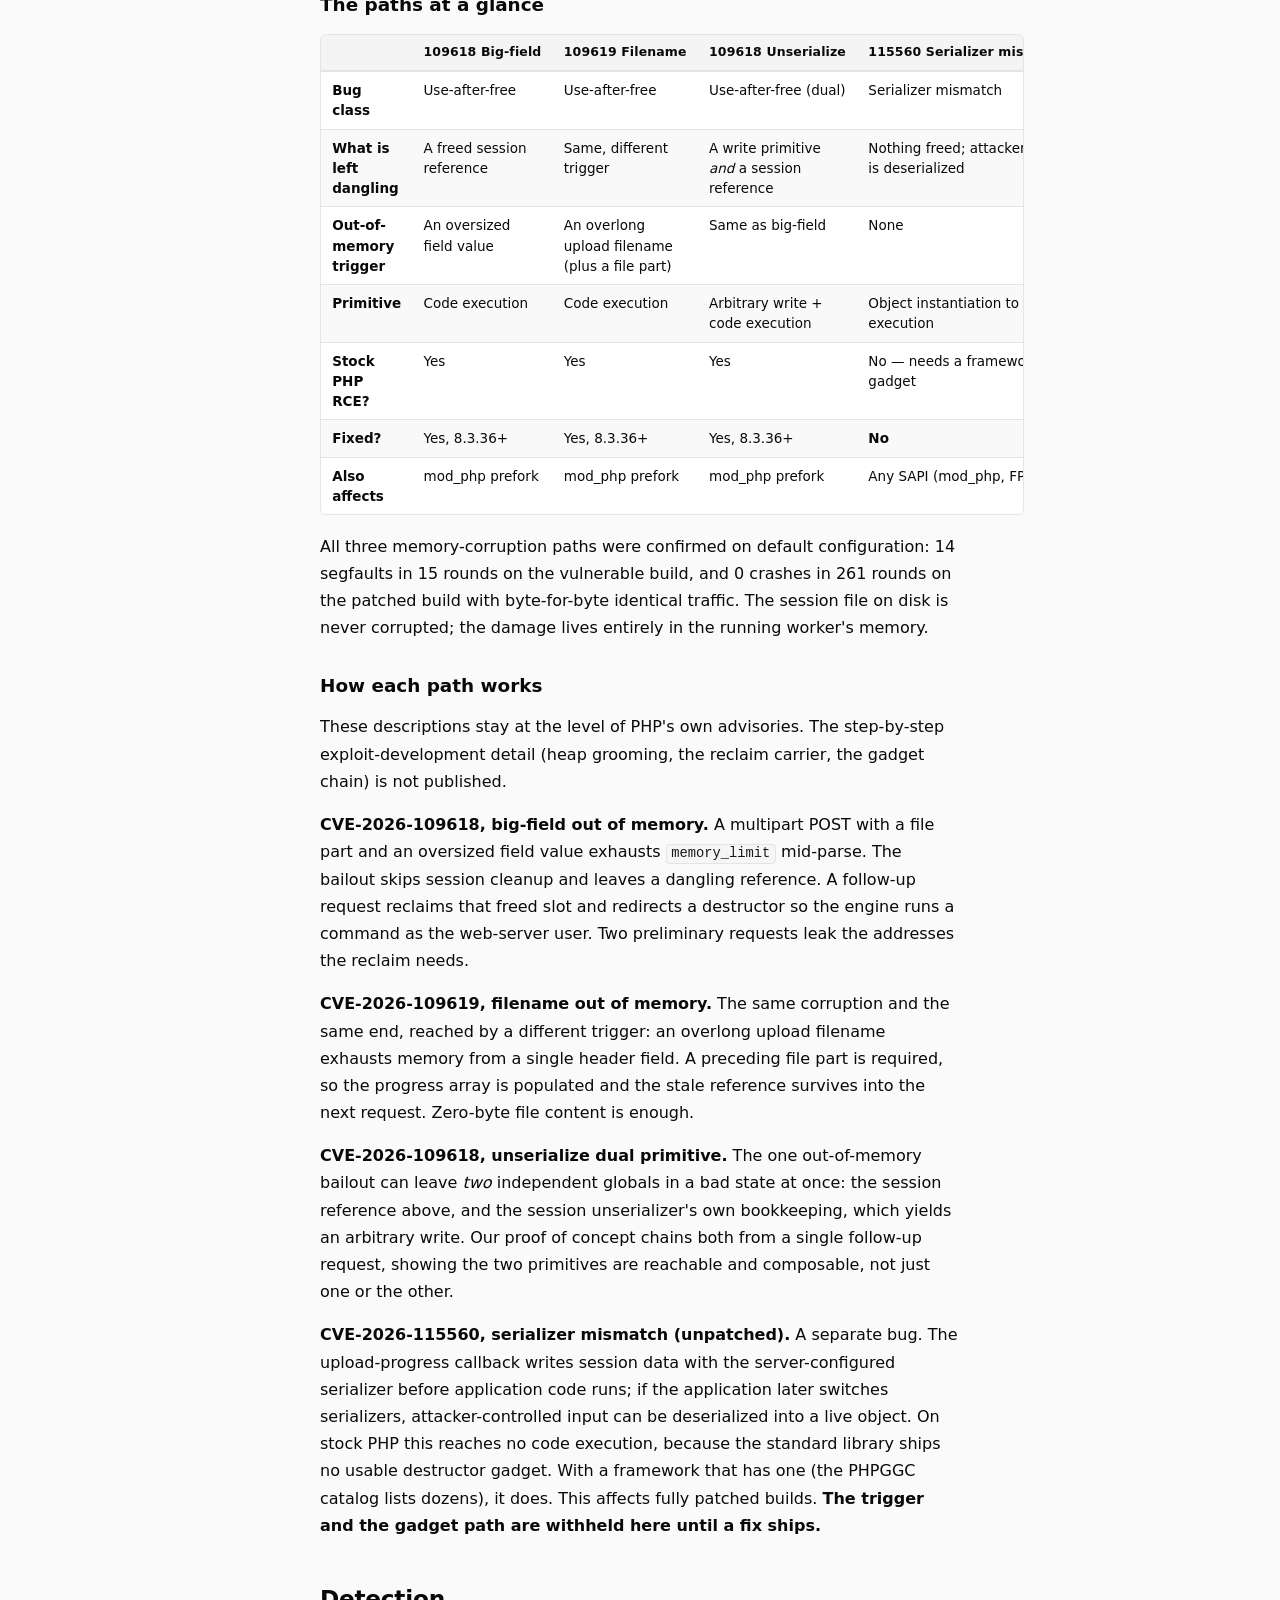
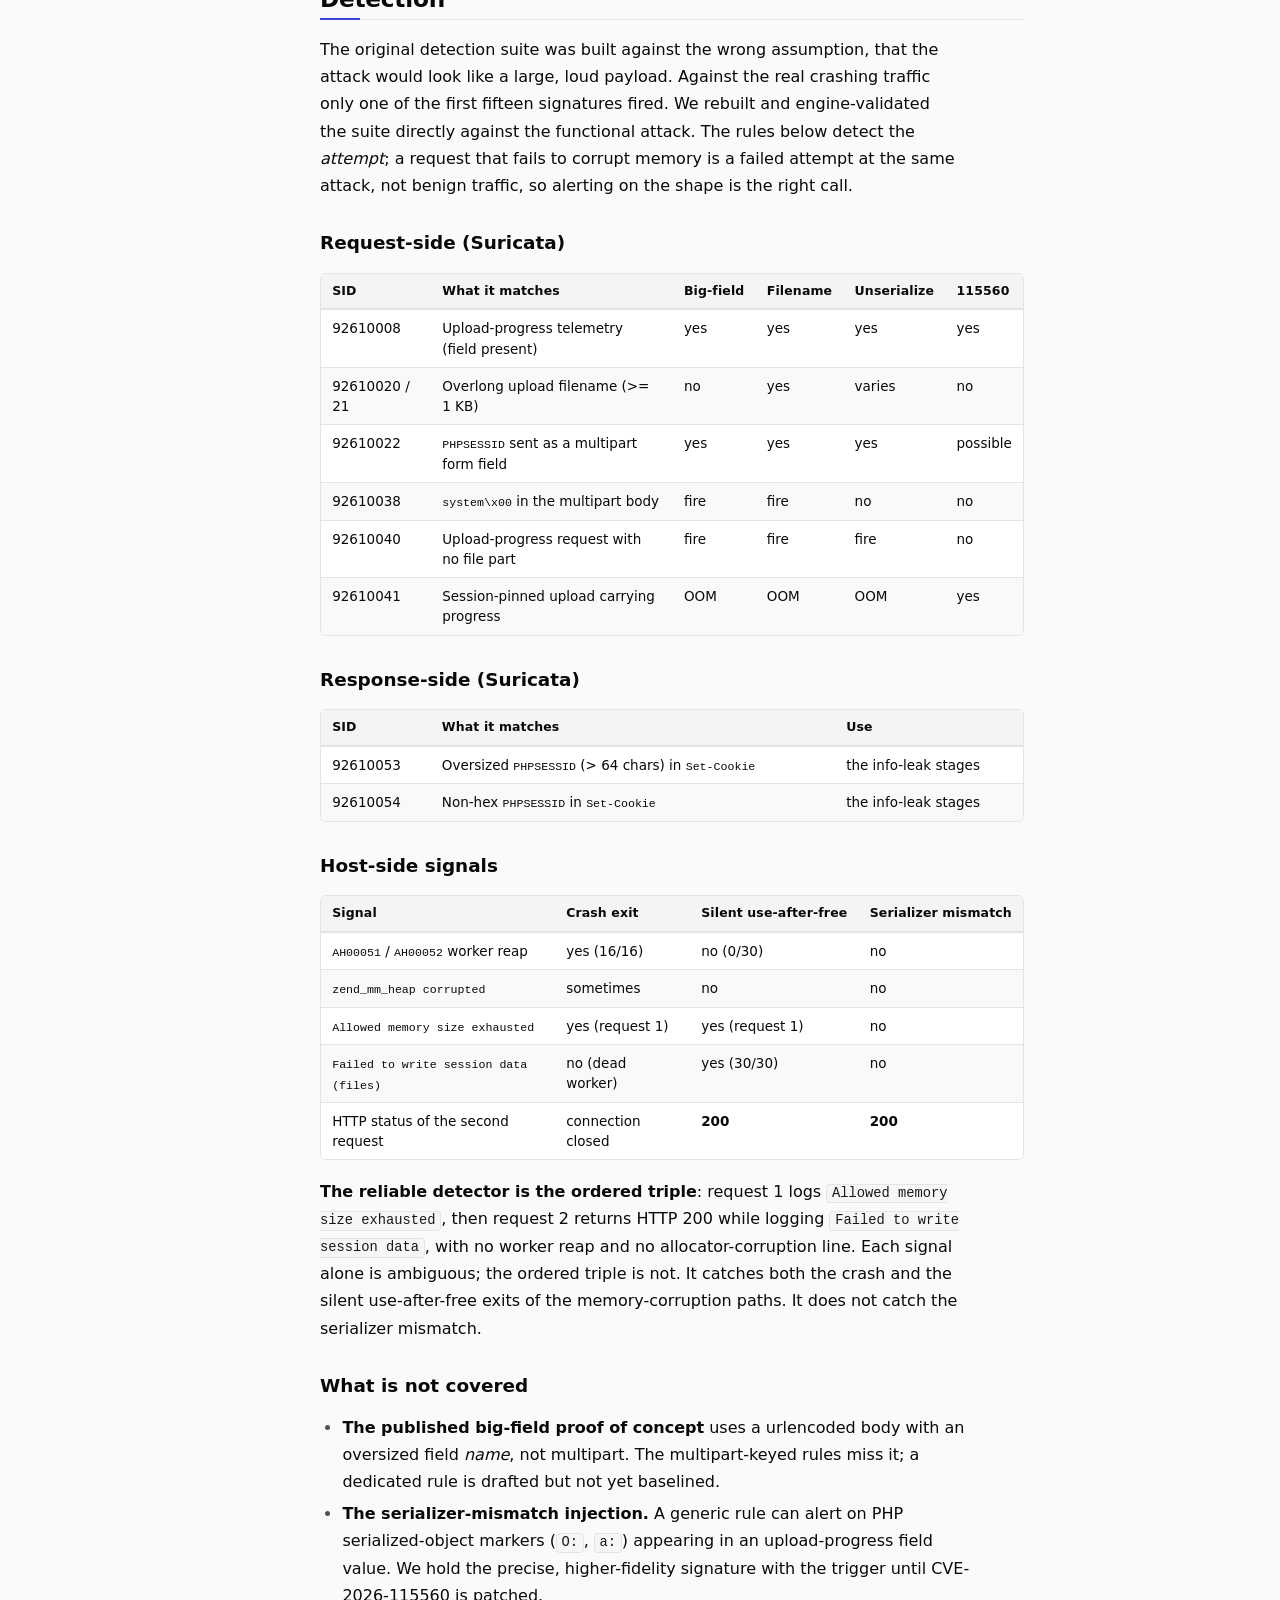
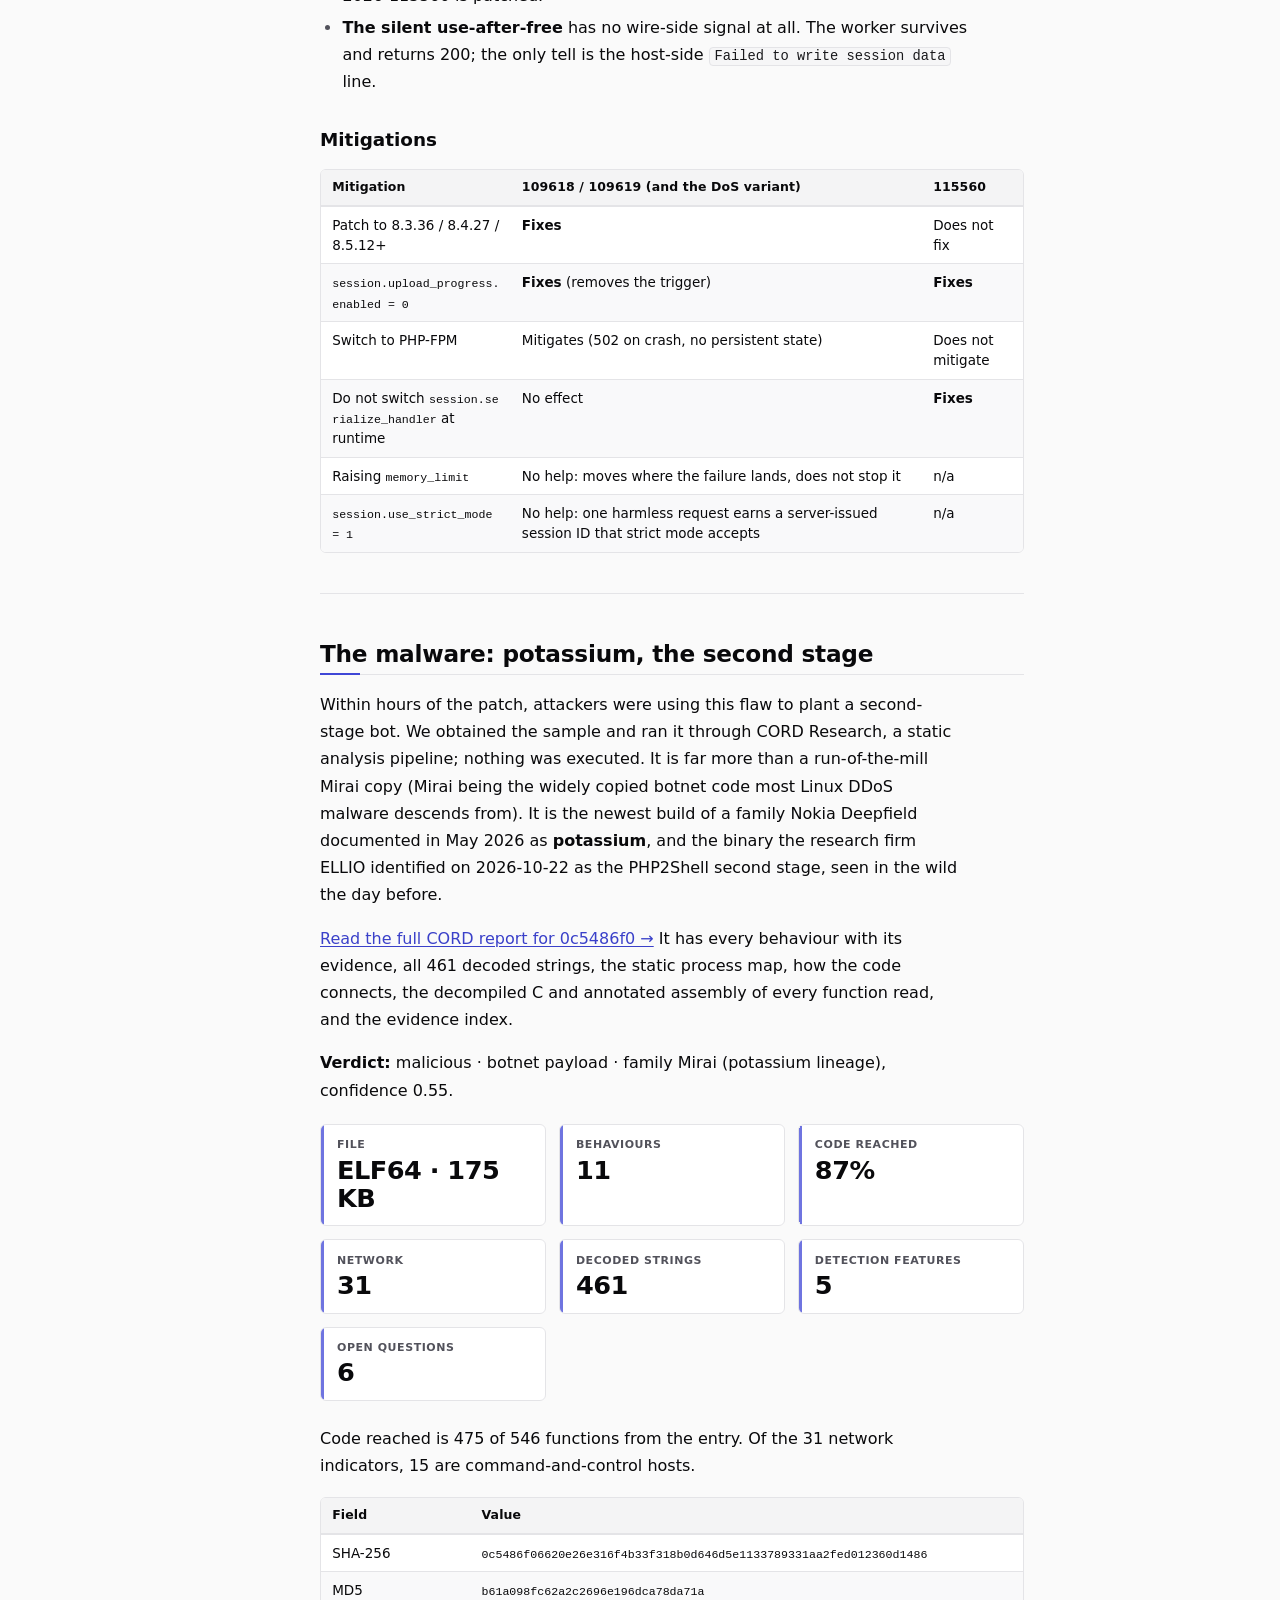
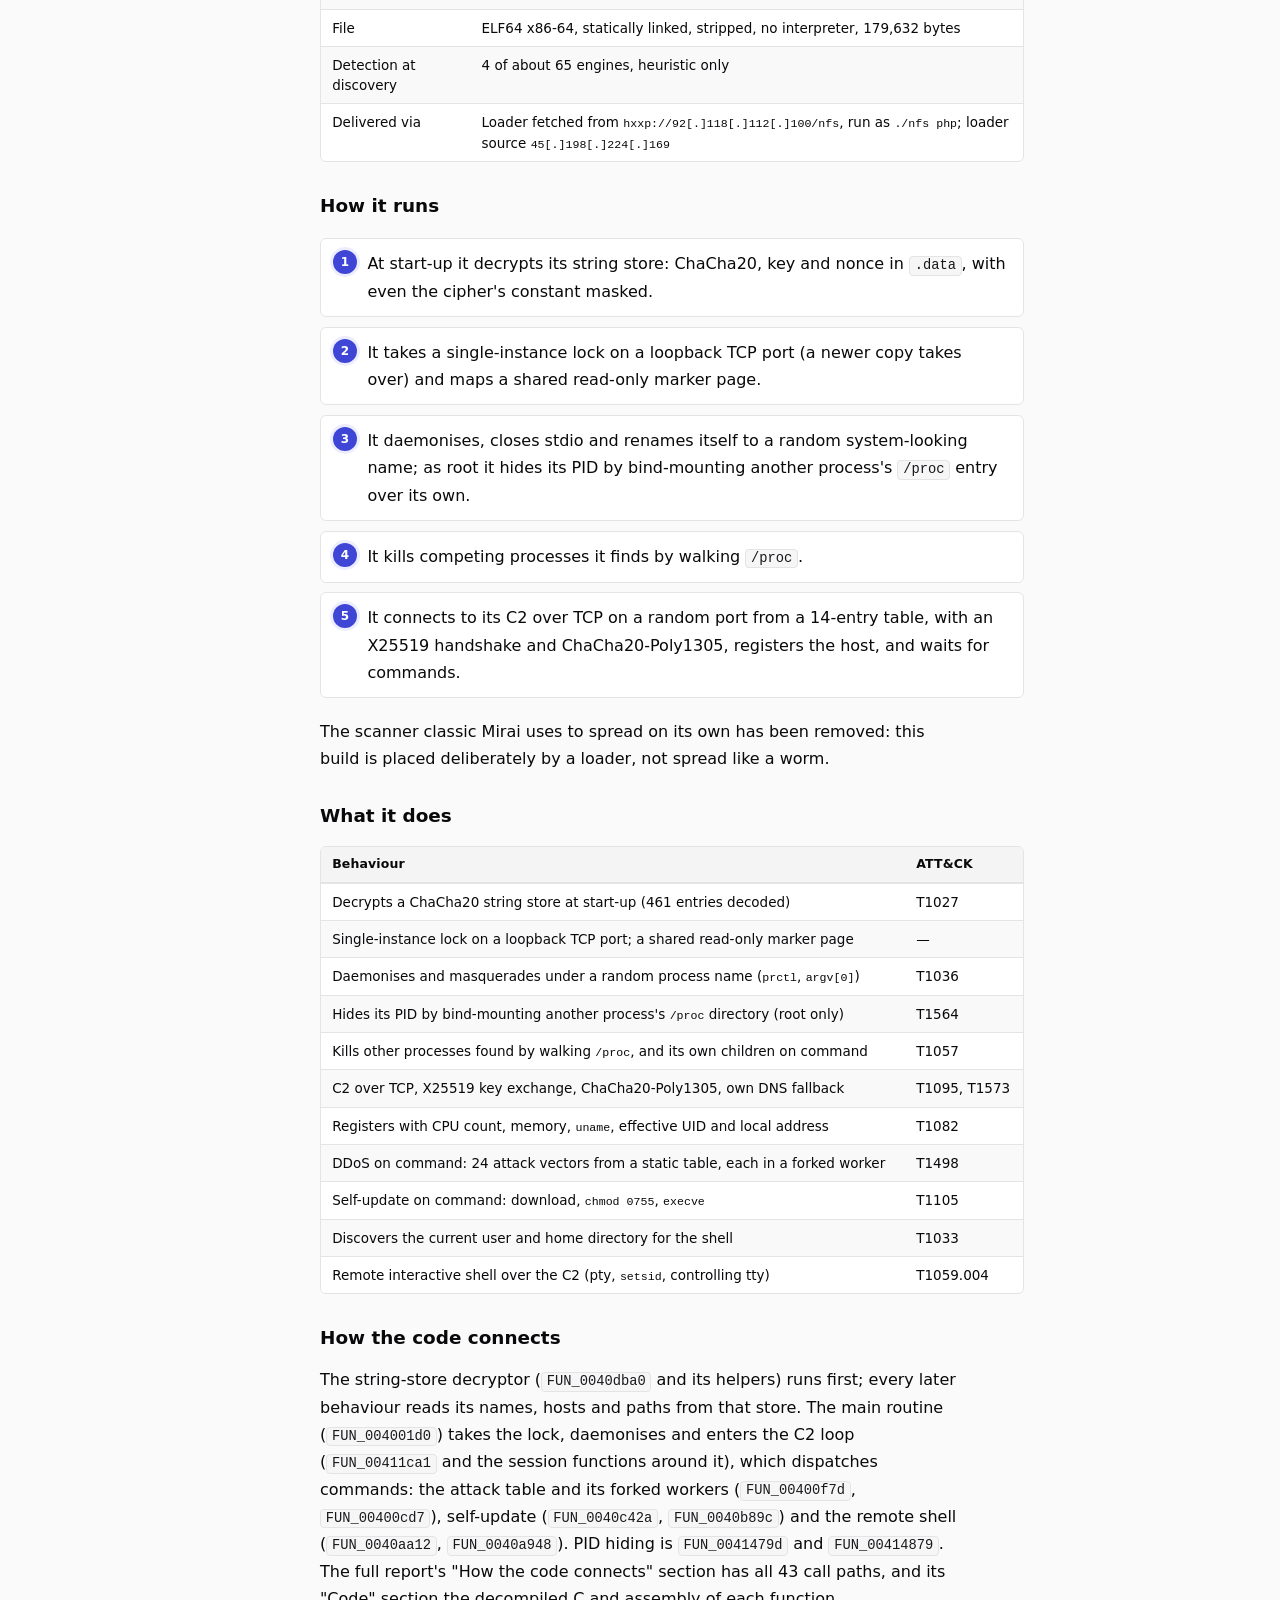
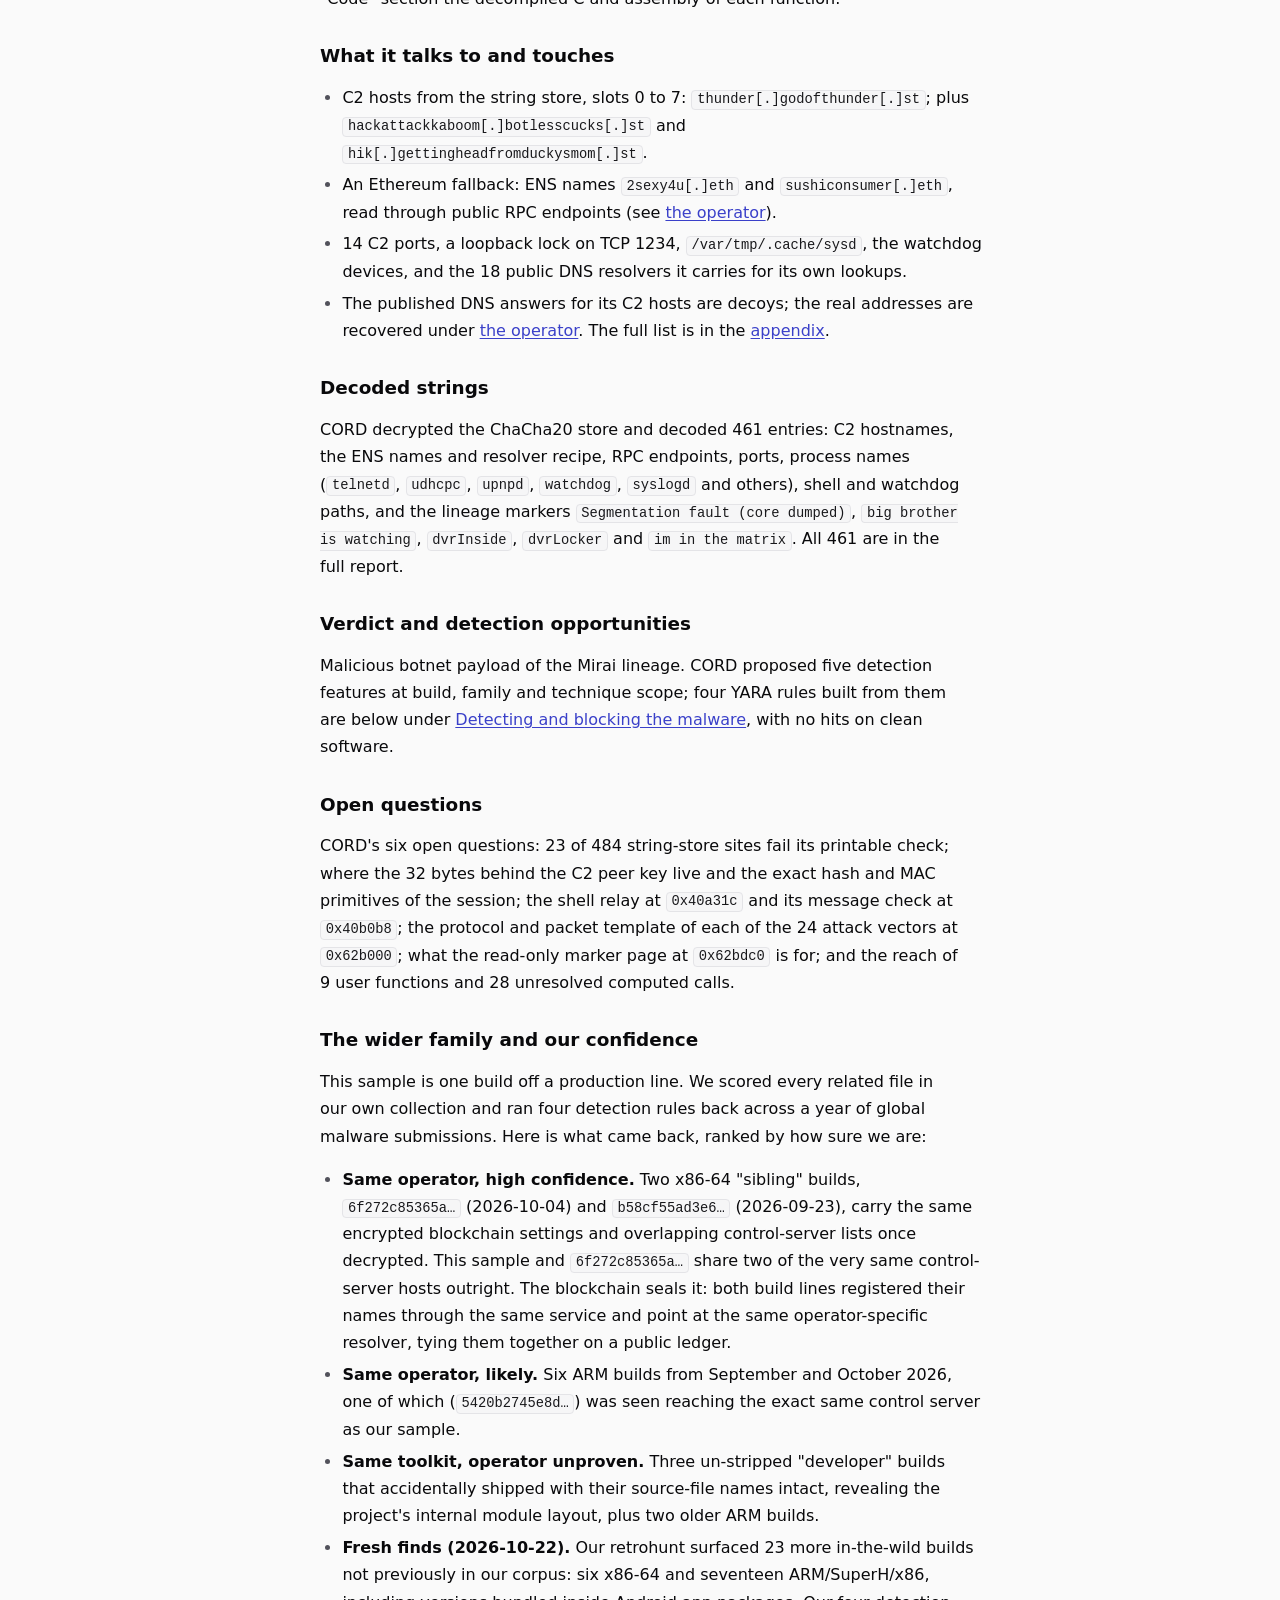
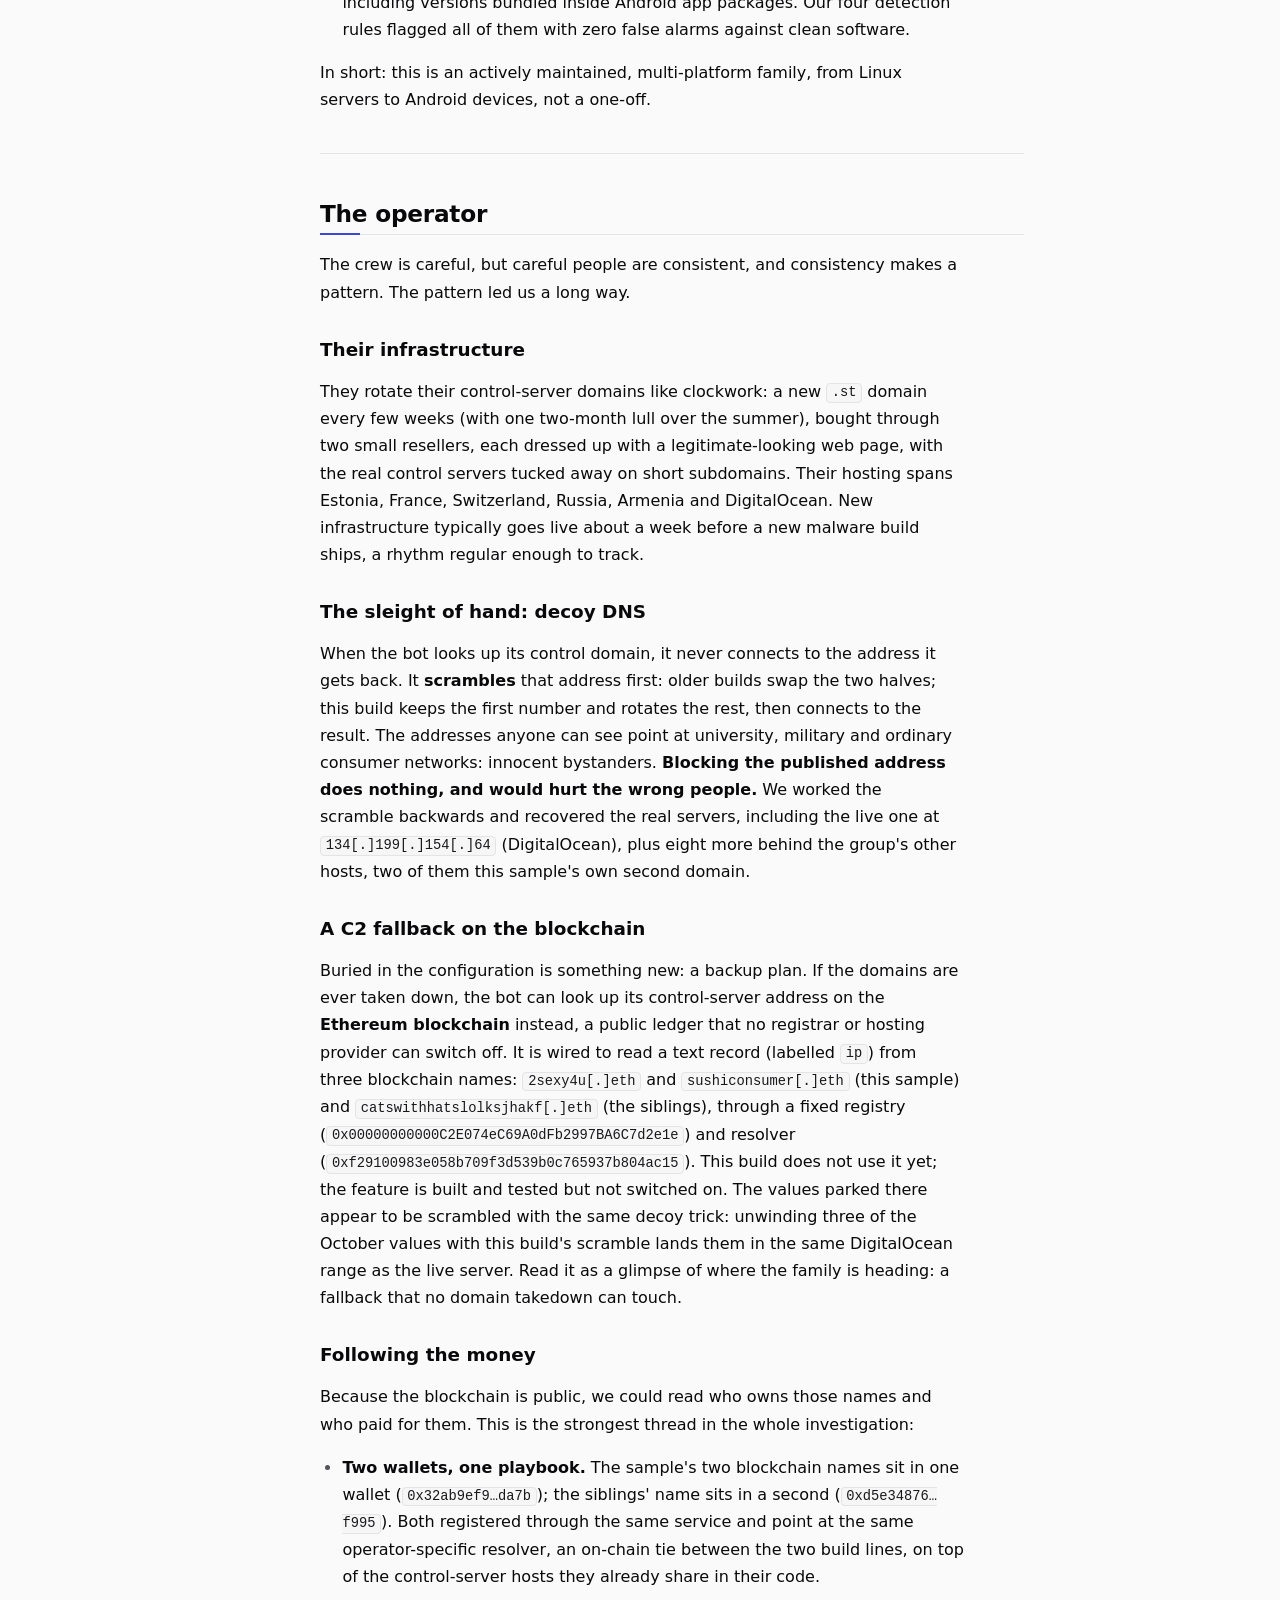
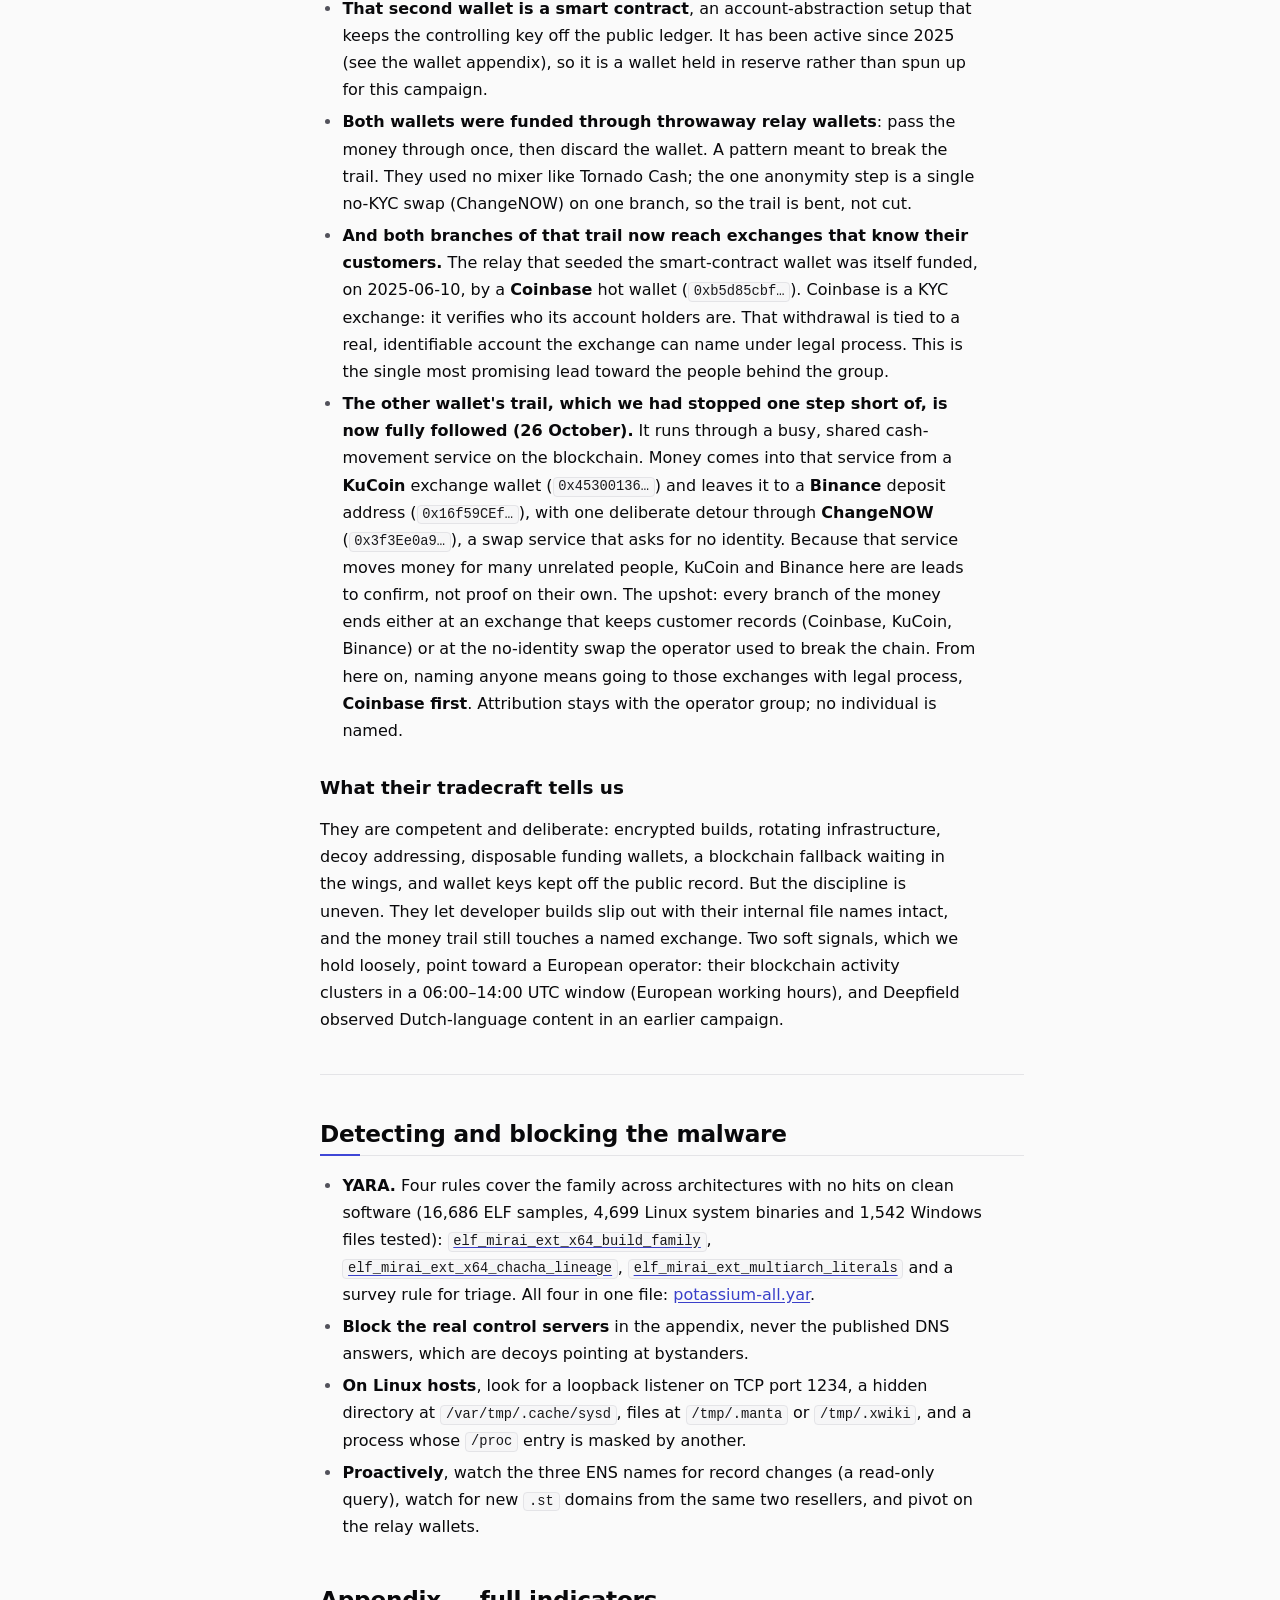
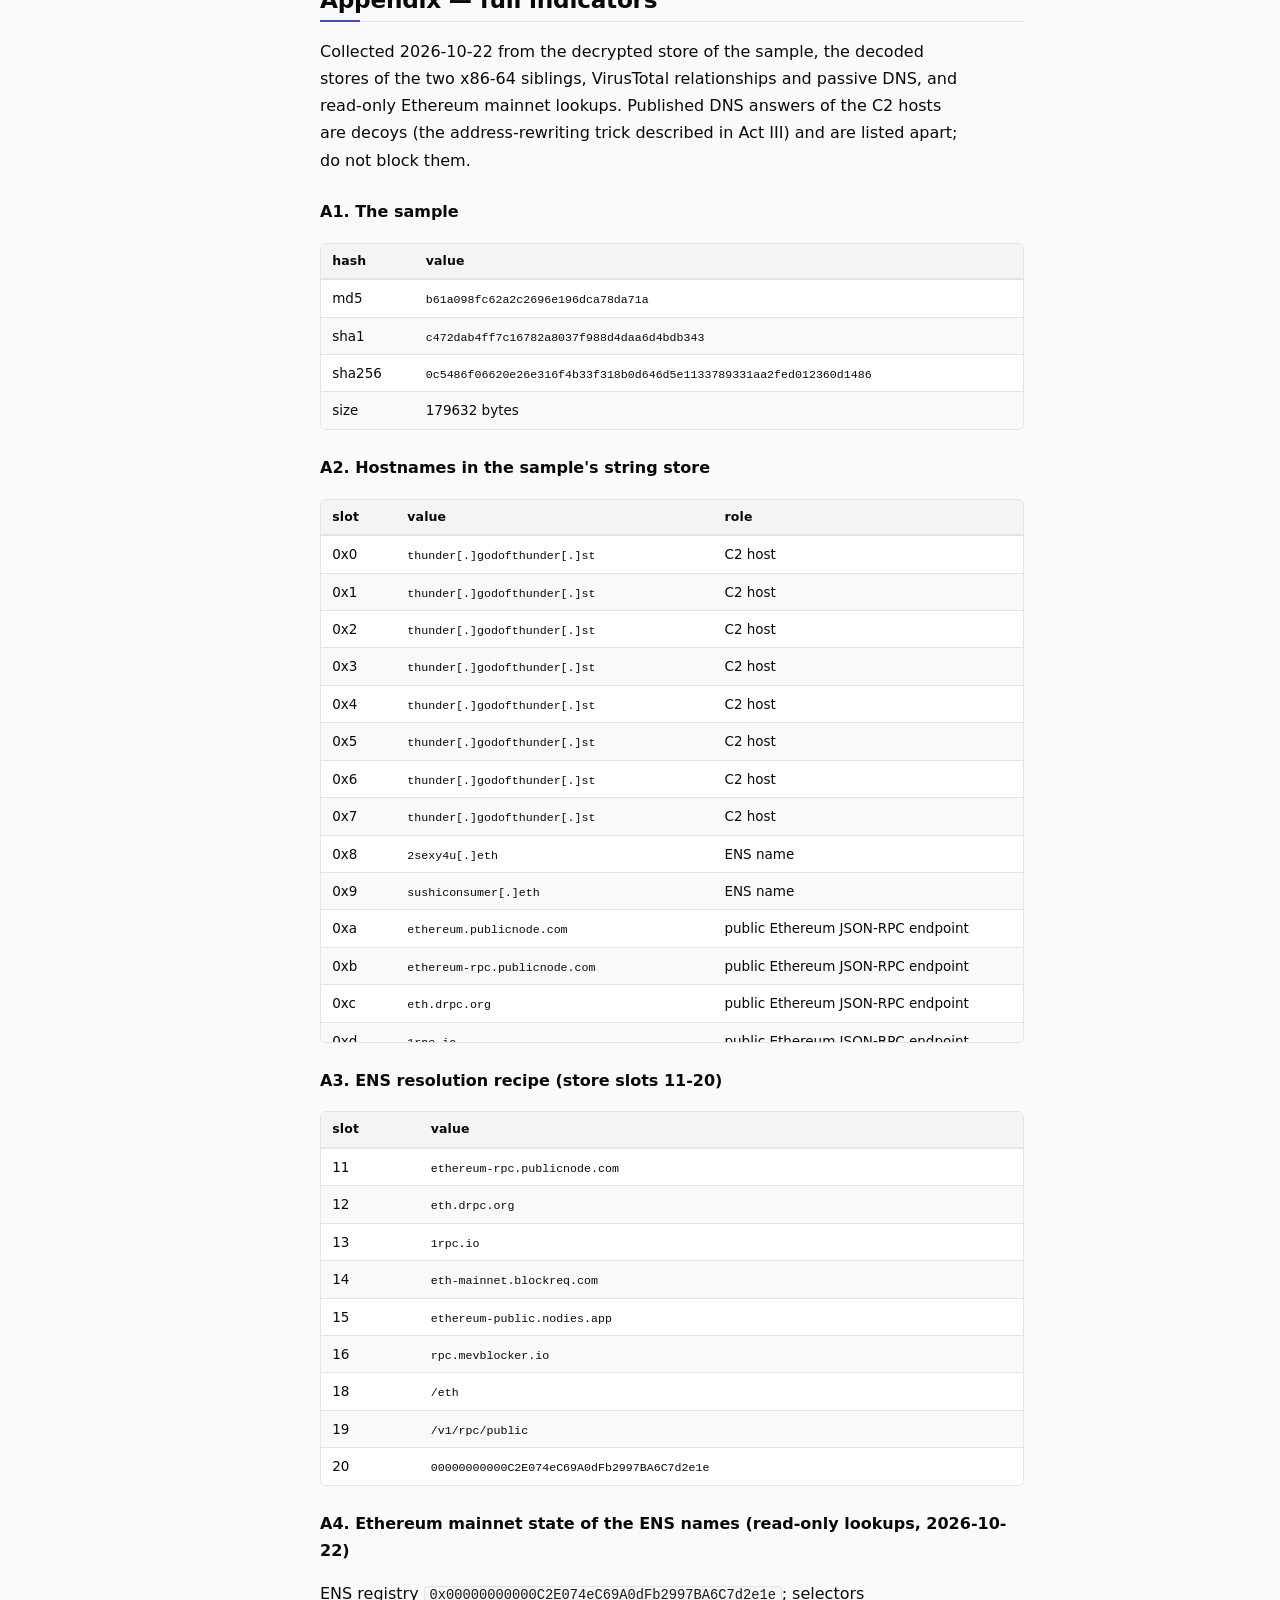
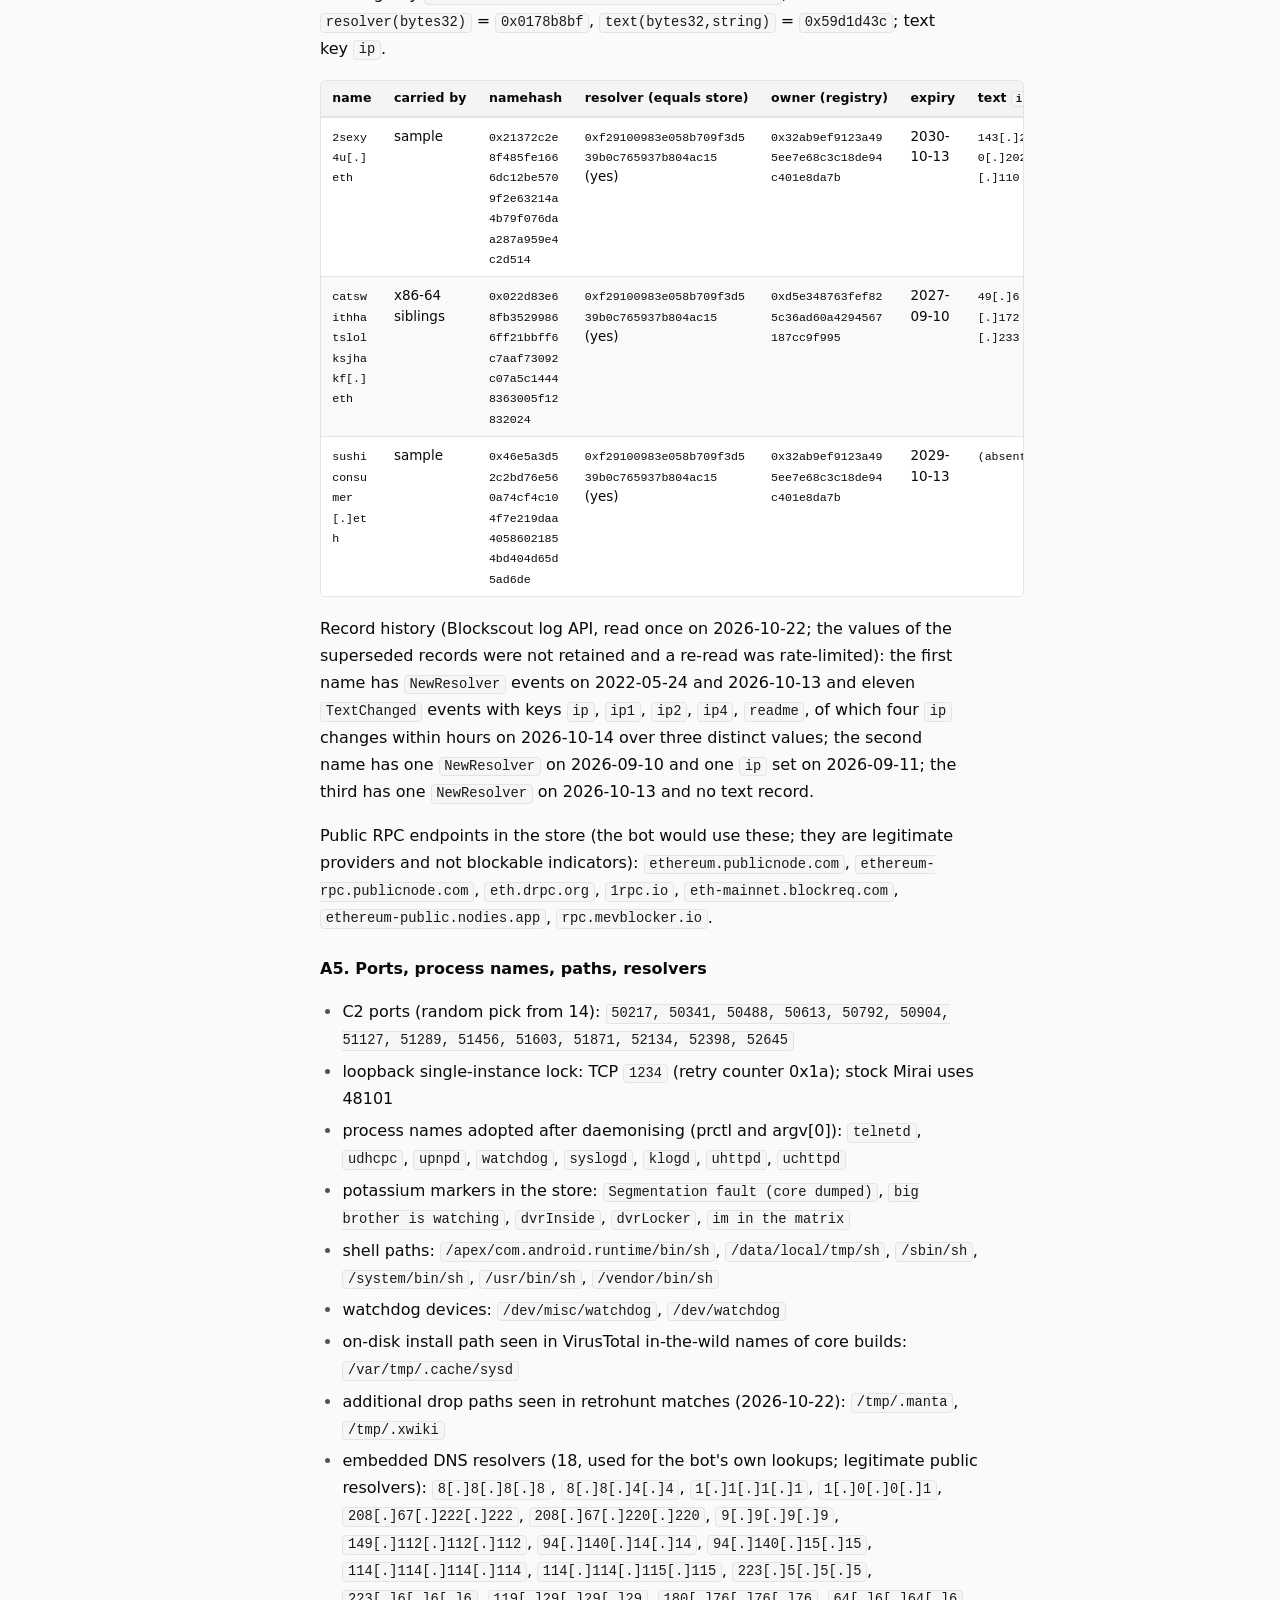
==== commit bd8d3a48: "Publish CORD per-sample reports; malware sections follow the CORD format The malware analysis now us" ====
--- a/reports/2026-10-php2shell-potassium/index.html
+++ b/reports/2026-10-php2shell-potassium/index.html
@@ -47,6 +47,13 @@
 </ul>
 </li>
 <li><a href="#the-malware-potassium-the-second-stage">The malware: potassium, the second stage</a><ul>
+<li><a href="#how-it-runs">How it runs</a></li>
+<li><a href="#what-it-does">What it does</a></li>
+<li><a href="#how-the-code-connects">How the code connects</a></li>
+<li><a href="#what-it-talks-to-and-touches">What it talks to and touches</a></li>
+<li><a href="#decoded-strings">Decoded strings</a></li>
+<li><a href="#verdict-and-detection-opportunities">Verdict and detection opportunities</a></li>
+<li><a href="#open-questions">Open questions</a></li>
 <li><a href="#the-wider-family-and-our-confidence">The wider family and our confidence</a></li>
 </ul>
 </li>
@@ -79,6 +86,13 @@
 </ul>
 </li>
 <li><a href="#the-malware-potassium-the-second-stage">The malware: potassium, the second stage</a><ul>
+<li><a href="#how-it-runs">How it runs</a></li>
+<li><a href="#what-it-does">What it does</a></li>
+<li><a href="#how-the-code-connects">How the code connects</a></li>
+<li><a href="#what-it-talks-to-and-touches">What it talks to and touches</a></li>
+<li><a href="#decoded-strings">Decoded strings</a></li>
+<li><a href="#verdict-and-detection-opportunities">Verdict and detection opportunities</a></li>
+<li><a href="#open-questions">Open questions</a></li>
 <li><a href="#the-wider-family-and-our-confidence">The wider family and our confidence</a></li>
 </ul>
 </li>
@@ -493,9 +507,31 @@
 </table></div>
 <hr />
 <h2 id="the-malware-potassium-the-second-stage">The malware: potassium, the second stage<a class="headerlink" href="#the-malware-potassium-the-second-stage" title="Permanent link">#</a></h2>
-<p>Within hours of the patch, attackers were already using this exact flaw to plant a second-stage bot, the malware that lands once the exploit has opened the door. We obtained the sample, and it turned out to be far more than a run-of-the-mill Mirai knock-off (Mirai being the widely copied botnet code that most Linux DDoS malware descends from).</p>
-<p><strong>What it is.</strong> A Linux DDoS bot: software that turns a compromised server into a foot soldier for knocking other sites offline. It does not spread on its own; it is placed onto servers through the PHP2Shell exploit above. It is the newest build of a family that Nokia Deepfield documented in May 2026 under the name <strong>potassium</strong>, and the same binary the research firm ELLIO identified on 2026-10-22 as the PHP2Shell second stage, seen in the wild the day before.</p>
-<p><strong>The sample, by the numbers.</strong></p>
+<p>Within hours of the patch, attackers were using this flaw to plant a second-stage bot.
+We obtained the sample and ran it through CORD Research, a static analysis pipeline;
+nothing was executed. It is far more than a run-of-the-mill Mirai copy (Mirai being the
+widely copied botnet code most Linux DDoS malware descends from). It is the newest build
+of a family Nokia Deepfield documented in May 2026 as <strong>potassium</strong>, and the binary the
+research firm ELLIO identified on 2026-10-22 as the PHP2Shell second stage, seen in the
+wild the day before.</p>
+<p><a href="samples/0c5486f0.html">Read the full CORD report for 0c5486f0 →</a> It has every behaviour
+with its evidence, all 461 decoded strings, the static process map, how the code
+connects, the decompiled C and annotated assembly of every function read, and the
+evidence index.</p>
+<p><strong>Verdict:</strong> malicious · botnet payload · family Mirai (potassium lineage), confidence
+0.55.</p>
+<div class="cards">
+<div class="card"><div class="k">File</div><div class="v">ELF64 · 175 KB</div></div>
+<div class="card"><div class="k">Behaviours</div><div class="v">11</div></div>
+<div class="card"><div class="k">Code reached</div><div class="v">87%</div></div>
+<div class="card"><div class="k">Network</div><div class="v">31</div></div>
+<div class="card"><div class="k">Decoded strings</div><div class="v">461</div></div>
+<div class="card"><div class="k">Detection features</div><div class="v">5</div></div>
+<div class="card"><div class="k">Open questions</div><div class="v">6</div></div>
+</div>
+
+<p>Code reached is 475 of 546 functions from the entry. Of the 31 network indicators, 15 are
+command-and-control hosts.</p>
 <div class="tw"><table>
 <thead>
 <tr>
@@ -514,19 +550,122 @@
 </tr>
 <tr>
 <td>File</td>
-<td>ELF64 x86-64, statically linked, stripped, 179,632 bytes</td>
+<td>ELF64 x86-64, statically linked, stripped, no interpreter, 179,632 bytes</td>
 </tr>
 <tr>
 <td>Detection at discovery</td>
-<td>4 of ~65 engines, heuristic only, effectively invisible</td>
+<td>4 of about 65 engines, heuristic only</td>
 </tr>
 <tr>
 <td>Delivered via</td>
-<td>loader fetched from <code>hxxp://92[.]118[.]112[.]100/nfs</code>, run as <code>./nfs php</code>; loader source <code>45[.]198[.]224[.]169</code></td>
+<td>Loader fetched from <code>hxxp://92[.]118[.]112[.]100/nfs</code>, run as <code>./nfs php</code>; loader source <code>45[.]198[.]224[.]169</code></td>
 </tr>
 </tbody>
 </table></div>
-<p><strong>Why it stands out.</strong> Ordinary Mirai copies leave their settings and tell-tale text in plain sight. This one encrypts everything: a 476-slot string table locked under ChaCha20, with even the cipher's own constant masked. Its link back to the operators uses modern cryptography (X25519 key exchange, ChaCha20-Poly1305). It can open a remote shell for them, hide its own process from the system, and update itself. Most tellingly, it lies about where its control server is (more on that in Act III). And the scanning engine classic Mirai uses to spread on its own has been stripped out, the sign that this build is placed deliberately by a loader rather than spreading like a worm.</p>
+<h3 id="how-it-runs">How it runs<a class="headerlink" href="#how-it-runs" title="Permanent link">#</a></h3>
+<div class="flow">
+<div>At start-up it decrypts its string store: ChaCha20, key and nonce in <code>.data</code>, with even the cipher's constant masked.</div>
+<div>It takes a single-instance lock on a loopback TCP port (a newer copy takes over) and maps a shared read-only marker page.</div>
+<div>It daemonises, closes stdio and renames itself to a random system-looking name; as root it hides its PID by bind-mounting another process's <code>/proc</code> entry over its own.</div>
+<div>It kills competing processes it finds by walking <code>/proc</code>.</div>
+<div>It connects to its C2 over TCP on a random port from a 14-entry table, with an X25519 handshake and ChaCha20-Poly1305, registers the host, and waits for commands.</div>
+</div>
+
+<p>The scanner classic Mirai uses to spread on its own has been removed: this build is placed
+deliberately by a loader, not spread like a worm.</p>
+<h3 id="what-it-does">What it does<a class="headerlink" href="#what-it-does" title="Permanent link">#</a></h3>
+<div class="tw"><table>
+<thead>
+<tr>
+<th>Behaviour</th>
+<th>ATT&amp;CK</th>
+</tr>
+</thead>
+<tbody>
+<tr>
+<td>Decrypts a ChaCha20 string store at start-up (461 entries decoded)</td>
+<td>T1027</td>
+</tr>
+<tr>
+<td>Single-instance lock on a loopback TCP port; a shared read-only marker page</td>
+<td>—</td>
+</tr>
+<tr>
+<td>Daemonises and masquerades under a random process name (<code>prctl</code>, <code>argv[0]</code>)</td>
+<td>T1036</td>
+</tr>
+<tr>
+<td>Hides its PID by bind-mounting another process's <code>/proc</code> directory (root only)</td>
+<td>T1564</td>
+</tr>
+<tr>
+<td>Kills other processes found by walking <code>/proc</code>, and its own children on command</td>
+<td>T1057</td>
+</tr>
+<tr>
+<td>C2 over TCP, X25519 key exchange, ChaCha20-Poly1305, own DNS fallback</td>
+<td>T1095, T1573</td>
+</tr>
+<tr>
+<td>Registers with CPU count, memory, <code>uname</code>, effective UID and local address</td>
+<td>T1082</td>
+</tr>
+<tr>
+<td>DDoS on command: 24 attack vectors from a static table, each in a forked worker</td>
+<td>T1498</td>
+</tr>
+<tr>
+<td>Self-update on command: download, <code>chmod 0755</code>, <code>execve</code></td>
+<td>T1105</td>
+</tr>
+<tr>
+<td>Discovers the current user and home directory for the shell</td>
+<td>T1033</td>
+</tr>
+<tr>
+<td>Remote interactive shell over the C2 (pty, <code>setsid</code>, controlling tty)</td>
+<td>T1059.004</td>
+</tr>
+</tbody>
+</table></div>
+<h3 id="how-the-code-connects">How the code connects<a class="headerlink" href="#how-the-code-connects" title="Permanent link">#</a></h3>
+<p>The string-store decryptor (<code>FUN_0040dba0</code> and its helpers) runs first; every later
+behaviour reads its names, hosts and paths from that store. The main routine
+(<code>FUN_004001d0</code>) takes the lock, daemonises and enters the C2 loop (<code>FUN_00411ca1</code> and
+the session functions around it), which dispatches commands: the attack table and its
+forked workers (<code>FUN_00400f7d</code>, <code>FUN_00400cd7</code>), self-update (<code>FUN_0040c42a</code>,
+<code>FUN_0040b89c</code>) and the remote shell (<code>FUN_0040aa12</code>, <code>FUN_0040a948</code>). PID hiding is
+<code>FUN_0041479d</code> and <code>FUN_00414879</code>. The full report's "How the code connects" section has
+all 43 call paths, and its "Code" section the decompiled C and assembly of each function.</p>
+<h3 id="what-it-talks-to-and-touches">What it talks to and touches<a class="headerlink" href="#what-it-talks-to-and-touches" title="Permanent link">#</a></h3>
+<ul>
+<li>C2 hosts from the string store, slots 0 to 7: <code>thunder[.]godofthunder[.]st</code>; plus
+  <code>hackattackkaboom[.]botlesscucks[.]st</code> and <code>hik[.]gettingheadfromduckysmom[.]st</code>.</li>
+<li>An Ethereum fallback: ENS names <code>2sexy4u[.]eth</code> and <code>sushiconsumer[.]eth</code>, read through
+  public RPC endpoints (see <a href="#a-c2-fallback-on-the-blockchain">the operator</a>).</li>
+<li>14 C2 ports, a loopback lock on TCP 1234, <code>/var/tmp/.cache/sysd</code>, the watchdog devices,
+  and the 18 public DNS resolvers it carries for its own lookups.</li>
+<li>The published DNS answers for its C2 hosts are decoys; the real addresses are recovered
+  under <a href="#the-sleight-of-hand-decoy-dns">the operator</a>. The full list is in the
+  <a href="#appendix-full-indicators">appendix</a>.</li>
+</ul>
+<h3 id="decoded-strings">Decoded strings<a class="headerlink" href="#decoded-strings" title="Permanent link">#</a></h3>
+<p>CORD decrypted the ChaCha20 store and decoded 461 entries: C2 hostnames, the ENS names
+and resolver recipe, RPC endpoints, ports, process names (<code>telnetd</code>, <code>udhcpc</code>, <code>upnpd</code>,
+<code>watchdog</code>, <code>syslogd</code> and others), shell and watchdog paths, and the lineage markers
+<code>Segmentation fault (core dumped)</code>, <code>big brother is watching</code>, <code>dvrInside</code>, <code>dvrLocker</code>
+and <code>im in the matrix</code>. All 461 are in the full report.</p>
+<h3 id="verdict-and-detection-opportunities">Verdict and detection opportunities<a class="headerlink" href="#verdict-and-detection-opportunities" title="Permanent link">#</a></h3>
+<p>Malicious botnet payload of the Mirai lineage. CORD proposed five detection features at
+build, family and technique scope; four YARA rules built from them are below under
+<a href="#detecting-and-blocking-the-malware">Detecting and blocking the malware</a>, with no hits on
+clean software.</p>
+<h3 id="open-questions">Open questions<a class="headerlink" href="#open-questions" title="Permanent link">#</a></h3>
+<p>CORD's six open questions: 23 of 484 string-store sites fail its printable check; where the
+32 bytes behind the C2 peer key live and the exact hash and MAC primitives of the session;
+the shell relay at <code>0x40a31c</code> and its message check at <code>0x40b0b8</code>; the protocol and packet
+template of each of the 24 attack vectors at <code>0x62b000</code>; what the read-only marker page at
+<code>0x62bdc0</code> is for; and the reach of 9 user functions and 28 unresolved computed calls.</p>
 <h3 id="the-wider-family-and-our-confidence">The wider family and our confidence<a class="headerlink" href="#the-wider-family-and-our-confidence" title="Permanent link">#</a></h3>
 <p>This sample is one build off a production line. We scored every related file in our own collection and ran four detection rules back across a year of global malware submissions. Here is what came back, ranked by how sure we are:</p>
 <ul>
